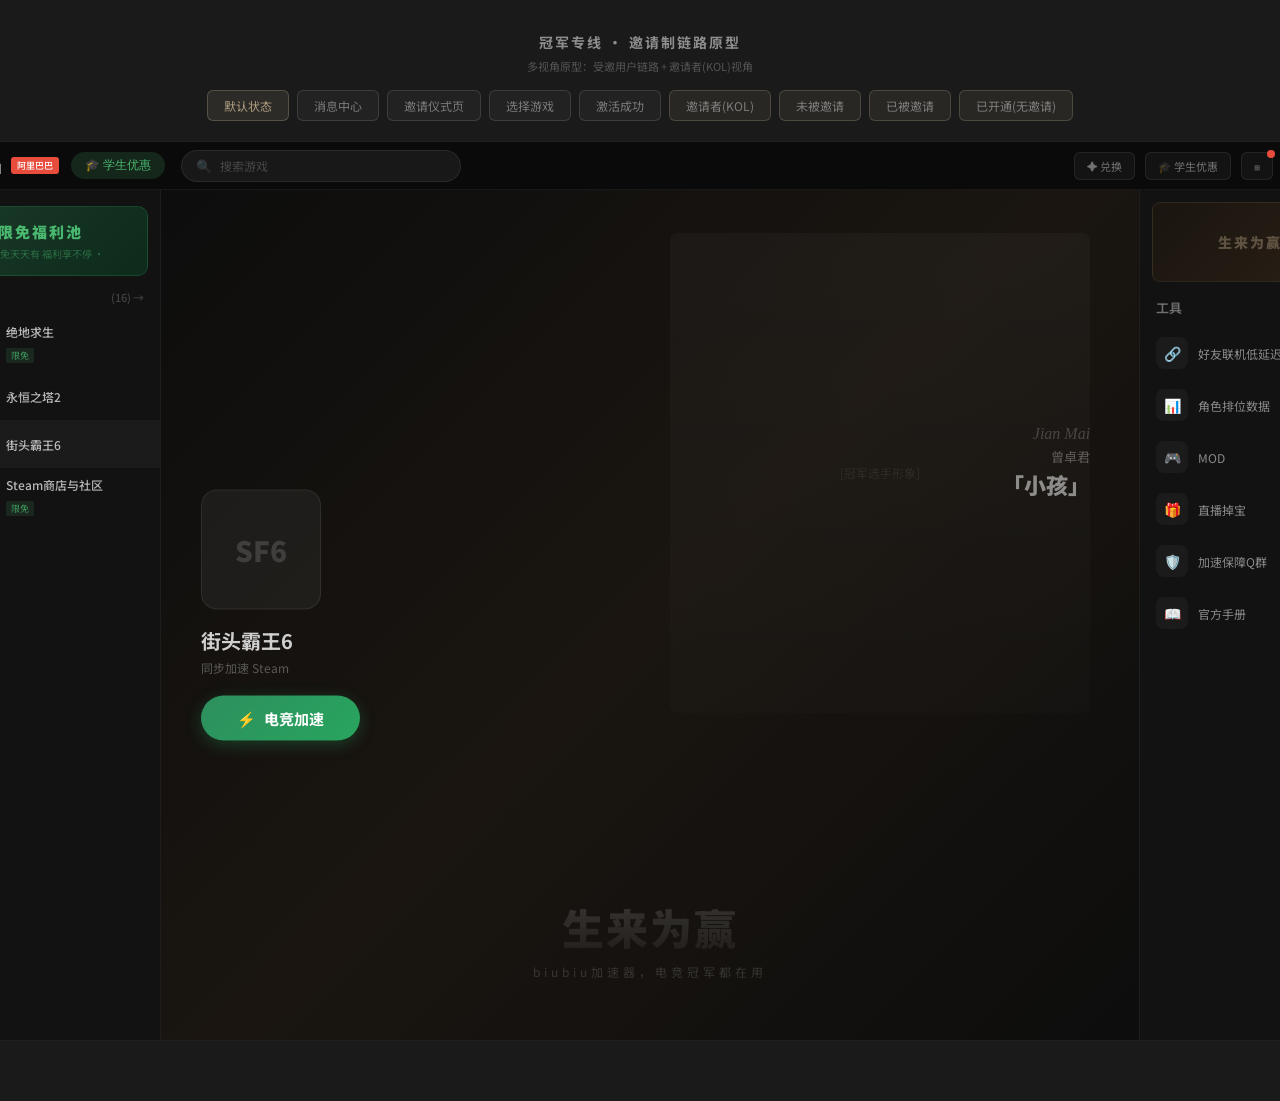
==== champion-line/index.html @ 8e225160 "Replace champion-line prototype with invite flow design 🤖 Generated with [Qoder][https://qoder.com]" ====
<!DOCTYPE html>
<html lang="zh-CN">
<head>
<meta charset="UTF-8">
<meta name="viewport" content="width=device-width, initial-scale=1.0">
<title>冠军专线 - 邀请制链路原型</title>
<style>
  @import url('https://fonts.googleapis.com/css2?family=Noto+Sans+SC:wght@300;400;500;700;900&display=swap');
  * { margin: 0; padding: 0; box-sizing: border-box; }

  body {
    font-family: 'Noto Sans SC', sans-serif;
    background: #1a1a1a;
    color: #fff;
    display: flex; flex-direction: column; align-items: center;
    padding: 32px 40px 60px; min-height: 100vh;
  }

  .page-title { font-size: 14px; font-weight: 700; color: rgba(255,255,255,0.5); letter-spacing: 2px; margin-bottom: 6px; }
  .page-sub { font-size: 11px; color: rgba(255,255,255,0.25); margin-bottom: 16px; }

  /* 状态切换 */
  .state-toggle { display: flex; gap: 8px; margin-bottom: 20px; }
  .state-btn {
    padding: 6px 16px; border-radius: 6px; border: 1px solid rgba(255,255,255,0.12);
    background: rgba(255,255,255,0.04); color: rgba(255,255,255,0.4);
    font-size: 12px; cursor: pointer; transition: all 0.2s; font-family: inherit;
  }
  .state-btn.active {
    background: rgba(187,168,138,0.12); border-color: rgba(187,168,138,0.3);
    color: rgba(187,168,138,0.9);
  }

  /* ===== 客户端外框 ===== */
  .client-window {
    width: 1440px; height: 900px;
    background: #0d0d0d;
    border-radius: 12px;
    border: 1px solid rgba(255,255,255,0.08);
    position: relative; overflow: hidden; flex-shrink: 0;
    display: flex; flex-direction: column;
  }

  /* ===== 顶部栏 ===== */
  .top-bar {
    height: 48px; min-height: 48px;
    background: #0a0a0a;
    border-bottom: 1px solid rgba(255,255,255,0.06);
    display: flex; align-items: center;
    padding: 0 16px;
    z-index: 10;
  }
  .top-logo {
    display: flex; align-items: center; gap: 8px; margin-right: 12px;
  }
  .top-logo-text {
    font-size: 18px; font-weight: 900; color: #fff;
    letter-spacing: 1px;
  }
  .top-logo-badge {
    font-size: 9px; padding: 2px 6px; border-radius: 3px;
    background: #e74c3c; color: #fff; font-weight: 500;
  }
  .top-nav-btn {
    padding: 5px 14px; border-radius: 16px;
    background: rgba(80,200,120,0.15); color: rgba(80,200,120,0.9);
    font-size: 12px; font-weight: 500; margin-right: 16px;
    border: none; cursor: pointer;
  }
  .top-search {
    flex: 1; max-width: 280px; height: 32px;
    background: rgba(255,255,255,0.06); border-radius: 16px;
    border: 1px solid rgba(255,255,255,0.08);
    display: flex; align-items: center; padding: 0 14px;
    margin-right: 12px;
  }
  .top-search-icon { font-size: 13px; color: rgba(255,255,255,0.25); margin-right: 8px; }
  .top-search-text { font-size: 12px; color: rgba(255,255,255,0.2); }
  .top-actions {
    display: flex; align-items: center; gap: 10px; margin-left: auto;
  }
  .top-action-btn {
    padding: 5px 12px; border-radius: 6px;
    background: rgba(255,255,255,0.04); border: 1px solid rgba(255,255,255,0.08);
    color: rgba(255,255,255,0.4); font-size: 11px; cursor: pointer;
    font-family: inherit; position: relative;
  }
  /* 更多按钮 + 下拉菜单 */
  .more-menu-wrap { position: relative; }
  .more-btn { position: relative; }
  .more-btn .msg-dot {
    position: absolute; top: -3px; right: -3px;
    width: 8px; height: 8px; border-radius: 50%;
    background: #e74c3c;
    animation: dotPulse 1.5s ease-in-out infinite;
  }
  @keyframes dotPulse {
    0%, 100% { transform: scale(1); opacity: 1; }
    50% { transform: scale(1.3); opacity: 0.7; }
  }
  .more-dropdown {
    position: absolute; top: 100%; right: 0; margin-top: 6px;
    width: 180px;
    background: #1e1c1a;
    border: 1px solid rgba(255,255,255,0.1);
    border-radius: 10px;
    box-shadow: 0 8px 24px rgba(0,0,0,0.5);
    display: none; flex-direction: column;
    padding: 6px 0;
    z-index: 50;
    animation: panelSlideIn 0.2s ease;
  }
  .more-dropdown.active { display: flex; }
  .more-dropdown-item {
    display: flex; align-items: center; gap: 10px;
    padding: 10px 16px; cursor: pointer;
    font-size: 13px; color: rgba(255,255,255,0.6);
    transition: background 0.15s;
  }
  .more-dropdown-item:hover { background: rgba(255,255,255,0.05); }
  .more-item-icon { font-size: 15px; }
  .more-item-dot {
    width: 6px; height: 6px; border-radius: 50%;
    background: #e74c3c; margin-left: auto;
  }
  .top-window-controls {
    display: flex; gap: 8px; margin-left: 12px;
  }
  .win-ctrl {
    width: 14px; height: 14px; border-radius: 3px;
    background: rgba(255,255,255,0.08); display: flex;
    align-items: center; justify-content: center;
    font-size: 10px; color: rgba(255,255,255,0.3);
  }

  /* ===== 主体区域 ===== */
  .client-body {
    flex: 1; display: flex; overflow: hidden; position: relative;
  }

  /* ===== 左侧栏 ===== */
  .left-sidebar {
    width: 240px; min-width: 240px;
    background: rgba(255,255,255,0.02);
    border-right: 1px solid rgba(255,255,255,0.05);
    display: flex; flex-direction: column;
    padding: 16px 0;
  }
  /* 限免福利池 */
  .free-pool-banner {
    margin: 0 12px 12px; padding: 14px 16px;
    border-radius: 10px;
    background: linear-gradient(135deg, #1a3a2a, #0d2a1a);
    border: 1px solid rgba(80,200,120,0.15);
    text-align: center; cursor: pointer;
  }
  .free-pool-title {
    font-size: 15px; font-weight: 900; color: rgba(80,200,120,0.9);
    letter-spacing: 2px;
  }
  .free-pool-sub {
    font-size: 10px; color: rgba(80,200,120,0.4); margin-top: 4px;
  }

  .sidebar-section-title {
    font-size: 12px; color: rgba(255,255,255,0.35); font-weight: 500;
    padding: 0 16px; margin-bottom: 10px;
    display: flex; justify-content: space-between; align-items: center;
  }
  .sidebar-section-title span { font-size: 11px; color: rgba(255,255,255,0.2); }
  .game-list { flex: 1; overflow-y: auto; }
  .game-item {
    display: flex; align-items: center; gap: 10px;
    padding: 8px 16px; cursor: pointer;
    transition: background 0.15s;
    border-left: 3px solid transparent;
  }
  .game-item:hover { background: rgba(255,255,255,0.03); }
  .game-item.active {
    background: rgba(255,255,255,0.04);
    border-left-color: rgba(80,200,120,0.6);
  }
  .game-thumb {
    width: 56px; height: 32px; border-radius: 4px;
    background: rgba(255,255,255,0.08);
    overflow: hidden; display: flex; align-items: center; justify-content: center;
    font-size: 8px; color: rgba(255,255,255,0.2);
  }
  .game-thumb img { width: 100%; height: 100%; object-fit: cover; }
  .game-info { flex: 1; }
  .game-name { font-size: 12px; color: rgba(255,255,255,0.7); font-weight: 500; }
  .game-tag {
    display: inline-block; margin-top: 2px;
    font-size: 9px; padding: 1px 5px; border-radius: 2px;
    background: rgba(80,200,120,0.12); color: rgba(80,200,120,0.7);
  }
  .add-game {
    display: flex; align-items: center; gap: 6px;
    padding: 10px 16px; color: rgba(255,255,255,0.2);
    font-size: 12px; cursor: pointer;
  }

  /* ===== 中央区域 ===== */
  .center-area {
    flex: 1; position: relative; overflow: hidden;
    background: #111;
  }
  /* 游戏详情页背景 */
  .game-detail-bg {
    position: absolute; inset: 0;
    background: linear-gradient(135deg, #0d0d0d 0%, #1a1510 50%, #0d0d0d 100%);
  }
  /* 冠军选手大图 */
  .champion-figure {
    position: absolute; right: 5%; top: 5%;
    width: 420px; height: 480px;
    display: flex; flex-direction: column; align-items: center;
  }
  .champion-figure-placeholder {
    width: 100%; height: 100%; border-radius: 8px;
    background: linear-gradient(180deg, rgba(255,255,255,0.03) 0%, rgba(255,255,255,0.01) 100%);
    display: flex; align-items: center; justify-content: center;
    color: rgba(255,255,255,0.08); font-size: 12px;
  }
  .champion-name-block {
    position: absolute; right: 0; top: 40%;
    text-align: right;
  }
  .champion-sign {
    font-size: 16px; font-style: italic; color: rgba(255,255,255,0.2);
    font-family: 'Georgia', serif;
  }
  .champion-realname {
    font-size: 13px; color: rgba(255,255,255,0.3); margin-top: 4px;
  }
  .champion-alias {
    font-size: 22px; font-weight: 900; color: rgba(255,255,255,0.5); margin-top: 2px;
  }

  /* 游戏信息 */
  .game-detail-info {
    position: absolute; left: 40px; top: 50%;
    transform: translateY(-50%);
  }
  .game-logo-placeholder {
    width: 120px; height: 120px; border-radius: 16px;
    background: rgba(255,255,255,0.05); border: 1px solid rgba(255,255,255,0.08);
    display: flex; align-items: center; justify-content: center;
    font-size: 28px; font-weight: 900; color: rgba(255,255,255,0.15);
    margin-bottom: 16px;
  }
  .game-detail-title {
    font-size: 20px; font-weight: 700; color: rgba(255,255,255,0.8);
    margin-bottom: 4px;
  }
  .game-detail-subtitle {
    font-size: 12px; color: rgba(255,255,255,0.3); margin-bottom: 20px;
  }
  .accelerate-btn {
    display: inline-flex; align-items: center; gap: 8px;
    padding: 12px 36px; border-radius: 24px;
    background: linear-gradient(135deg, #2d8f5e, #28a55e);
    color: #fff; font-size: 15px; font-weight: 700;
    border: none; cursor: pointer; font-family: inherit;
    box-shadow: 0 4px 16px rgba(40,165,94,0.3);
  }
  .accelerate-btn::before { content: '⚡'; }

  /* 品牌标语 */
  .brand-slogan {
    position: absolute; bottom: 60px; left: 0; right: 0;
    text-align: center;
  }
  .brand-slogan-main {
    font-size: 42px; font-weight: 900; letter-spacing: 2px;
    background: linear-gradient(180deg, rgba(255,255,255,0.15), rgba(255,255,255,0.05));
    -webkit-background-clip: text; -webkit-text-fill-color: transparent;
  }
  .brand-slogan-sub {
    font-size: 12px; color: rgba(255,255,255,0.15); letter-spacing: 4px; margin-top: 6px;
  }

  /* ===== 右侧栏 ===== */
  .right-sidebar {
    width: 220px; min-width: 220px;
    background: rgba(255,255,255,0.02);
    border-left: 1px solid rgba(255,255,255,0.05);
    display: flex; flex-direction: column;
  }
  /* 右侧顶部冠军banner */
  .right-champion-banner {
    height: 80px; margin: 12px 12px 0;
    border-radius: 8px;
    background: linear-gradient(135deg, #1a1510, #2a2015);
    border: 1px solid rgba(187,168,138,0.1);
    display: flex; align-items: center; justify-content: center;
    font-size: 10px; color: rgba(187,168,138,0.3);
    overflow: hidden; position: relative;
  }
  .right-champion-banner-text {
    font-size: 14px; font-weight: 900; color: rgba(187,168,138,0.4);
    letter-spacing: 2px;
  }
  .right-tools-title {
    font-size: 13px; font-weight: 600; color: rgba(255,255,255,0.4);
    padding: 16px 16px 10px;
  }
  .tool-item {
    display: flex; align-items: center; gap: 10px;
    padding: 10px 16px; cursor: pointer;
    transition: background 0.15s;
  }
  .tool-item:hover { background: rgba(255,255,255,0.03); }
  .tool-icon {
    width: 32px; height: 32px; border-radius: 8px;
    background: rgba(255,255,255,0.04);
    display: flex; align-items: center; justify-content: center;
    font-size: 14px;
  }
  .tool-name {
    flex: 1; font-size: 12px; color: rgba(255,255,255,0.5);
  }
  .tool-arrow { font-size: 10px; color: rgba(255,255,255,0.15); }


  @keyframes panelSlideIn {
    from { opacity: 0; transform: translateY(-8px); }
    to { opacity: 1; transform: translateY(0); }
  }

  /* ===== 全屏消息中心 ===== */
  .message-center {
    position: absolute; inset: 0;
    z-index: 200;
    background: linear-gradient(180deg, #141820, #0e1218);
    display: none; flex-direction: column;
    animation: mcFadeIn 0.3s ease;
  }
  .message-center.active { display: flex; }
  @keyframes mcFadeIn {
    from { opacity: 0; }
    to { opacity: 1; }
  }
  .mc-topbar {
    height: 56px; min-height: 56px;
    display: flex; align-items: center;
    padding: 0 24px;
    border-bottom: 1px solid rgba(255,255,255,0.05);
  }
  .mc-back {
    font-size: 13px; color: rgba(255,255,255,0.5);
    cursor: pointer; padding: 6px 14px;
    border-radius: 16px; background: rgba(255,255,255,0.04);
    border: 1px solid rgba(255,255,255,0.06);
    transition: background 0.15s;
  }
  .mc-back:hover { background: rgba(255,255,255,0.08); }
  .mc-title {
    font-size: 15px; font-weight: 700; color: rgba(255,255,255,0.8);
    margin-left: 16px;
  }
  .mc-actions {
    margin-left: auto; display: flex; gap: 12px; align-items: center;
  }
  .mc-action-link {
    font-size: 12px; color: rgba(255,255,255,0.3); cursor: pointer;
  }
  .mc-action-link:hover { color: rgba(255,255,255,0.5); }
  .mc-action-btn {
    font-size: 12px; color: rgba(255,255,255,0.3);
    padding: 5px 14px; border-radius: 6px;
    background: rgba(255,255,255,0.04); border: 1px solid rgba(255,255,255,0.06);
    cursor: pointer;
  }
  .mc-list {
    flex: 1; overflow-y: auto;
    padding: 20px 80px;
  }

  /* 普通消息卡片 */
  .mc-item {
    padding: 20px 24px;
    background: rgba(255,255,255,0.03);
    border: 1px solid rgba(255,255,255,0.04);
    border-radius: 10px;
    margin-bottom: 10px;
    cursor: pointer;
    transition: background 0.15s;
    position: relative;
  }
  .mc-item:hover { background: rgba(255,255,255,0.05); }
  .mc-item-header {
    display: flex; align-items: center; justify-content: space-between;
    margin-bottom: 10px;
  }
  .mc-item-title {
    font-size: 14px; font-weight: 600; color: rgba(255,255,255,0.75);
  }
  .mc-item-meta {
    display: flex; align-items: center; gap: 10px;
  }
  .mc-item-source {
    font-size: 11px; color: rgba(255,150,50,0.8);
    display: flex; align-items: center; gap: 4px;
  }
  .mc-item-source::before {
    content: ''; width: 6px; height: 6px; border-radius: 50%;
    background: rgba(255,150,50,0.6);
  }
  .mc-item-source.mc-source-champion {
    color: rgba(212,197,168,0.9);
  }
  .mc-item-source.mc-source-champion::before {
    background: rgba(212,197,168,0.7);
  }
  .mc-item-time {
    font-size: 11px; color: rgba(255,255,255,0.2);
  }
  .mc-item-desc {
    font-size: 12px; color: rgba(255,255,255,0.3); line-height: 1.6;
  }

  /* 冠军邀请函 - 消息中心特殊样式 */
  .mc-invitation {
    background: linear-gradient(135deg, rgba(187,168,138,0.06), rgba(187,168,138,0.02));
    border: 1px solid rgba(187,168,138,0.12);
    transition: border-color 0.3s ease, box-shadow 0.3s ease;
  }
  .mc-invitation:hover {
    background: linear-gradient(135deg, rgba(187,168,138,0.08), rgba(187,168,138,0.04));
    border-color: rgba(187,168,138,0.25);
    box-shadow: 0 0 24px rgba(212,197,168,0.06), inset 0 0 20px rgba(212,197,168,0.02);
  }
  .mc-invitation .mc-item-title {
    color: rgba(212,197,168,0.95);
  }
  .mc-invitation .mc-item-desc {
    color: rgba(212,197,168,0.45);
  }
  .mc-invitation-badge {
    display: inline-block;
    font-size: 10px; padding: 3px 10px; border-radius: 4px;
    background: rgba(212,197,168,0.1); color: rgba(212,197,168,0.7);
    font-weight: 600; letter-spacing: 1px;
    margin-left: 10px;
    vertical-align: middle;
  }

  /* ===== 全屏邀请仪式页 ===== */
  .invite-ceremony {
    position: absolute; inset: 0;
    z-index: 200;
    display: none; flex-direction: column; align-items: center; justify-content: center;
    background: transparent;
  }
  .invite-ceremony.active { display: flex; }

  /* 阶段1：暗场 */
  .ceremony-dim {
    position: absolute; inset: 0;
    background: rgba(12,10,8,0);
    backdrop-filter: blur(0px); -webkit-backdrop-filter: blur(0px);
    z-index: 1;
    transition: none;
  }
  .invite-ceremony.phase-dim .ceremony-dim {
    animation: dimIn 0.5s ease forwards;
  }
  @keyframes dimIn {
    to { background: rgba(12,10,8,0.92); backdrop-filter: blur(20px); -webkit-backdrop-filter: blur(20px); }
  }

  /* 阶段2：金色光点 */
  .ceremony-light-seam {
    position: absolute; top: 50%; left: 50%; z-index: 2;
    width: 0px; height: 0px;
    transform: translate(-50%, -50%);
    border-radius: 50%;
    background: radial-gradient(circle, rgba(225,210,180,0.5), rgba(212,197,168,0.15) 40%, transparent 70%);
    box-shadow: 0 0 0px rgba(212,197,168,0);
    opacity: 0;
    pointer-events: none;
  }
  .invite-ceremony.phase-seam .ceremony-light-seam {
    animation: dotAppear 0.6s ease forwards;
  }
  @keyframes dotAppear {
    0% { width: 0; height: 0; opacity: 0; box-shadow: 0 0 0 rgba(212,197,168,0); }
    40% { width: 14px; height: 14px; opacity: 1; box-shadow: 0 0 40px rgba(212,197,168,0.3), 0 0 100px rgba(212,197,168,0.12), 0 0 200px rgba(212,197,168,0.05); }
    100% { width: 18px; height: 18px; opacity: 1; box-shadow: 0 0 50px rgba(212,197,168,0.35), 0 0 120px rgba(212,197,168,0.15), 0 0 250px rgba(212,197,168,0.06); }
  }

  /* 阶段3：光从光点向外渗透弥漫 */
  .ceremony-light-flood {
    position: absolute; inset: 0; z-index: 3;
    background: radial-gradient(circle at 50% 50%, rgba(212,197,168,0.15), transparent 5%);
    opacity: 0;
    pointer-events: none;
  }
  .invite-ceremony.phase-flood .ceremony-light-seam {
    animation: dotExpand 1.3s ease forwards;
  }
  @keyframes dotExpand {
    0% { width: 18px; height: 18px; opacity: 1; box-shadow: 0 0 50px rgba(212,197,168,0.35), 0 0 120px rgba(212,197,168,0.15); }
    30% { width: 120px; height: 120px; opacity: 0.9; box-shadow: 0 0 100px rgba(212,197,168,0.25), 0 0 250px rgba(212,197,168,0.1); }
    60% { width: 400px; height: 400px; opacity: 0.5; box-shadow: 0 0 180px rgba(212,197,168,0.1), 0 0 400px rgba(212,197,168,0.04); }
    100% { width: 900px; height: 900px; opacity: 0; box-shadow: none; }
  }
  .invite-ceremony.phase-flood .ceremony-light-flood {
    animation: lightFlood 1.3s ease forwards;
  }
  @keyframes lightFlood {
    0% { opacity: 0; background: radial-gradient(circle at 50% 50%, rgba(212,197,168,0.2), transparent 5%); }
    25% { opacity: 1; background: radial-gradient(circle at 50% 50%, rgba(212,197,168,0.15), transparent 25%); }
    50% { opacity: 1; background: radial-gradient(circle at 50% 50%, rgba(212,197,168,0.08), transparent 50%); }
    75% { opacity: 0.8; background: radial-gradient(circle at 50% 50%, rgba(212,197,168,0.04), transparent 65%); }
    100% { opacity: 0; background: radial-gradient(circle at 50% 50%, rgba(212,197,168,0.01), transparent 80%); }
  }

  /* 阶段4：内容显现 */
  .ceremony-close {
    position: absolute; top: 20px; right: 24px;
    width: 32px; height: 32px; border-radius: 8px;
    background: rgba(255,255,255,0.06);
    display: flex; align-items: center; justify-content: center;
    font-size: 14px; color: rgba(255,255,255,0.3);
    cursor: pointer; z-index: 10;
    opacity: 0;
    transition: opacity 0.4s ease, background 0.2s, color 0.2s;
  }
  .invite-ceremony.phase-reveal .ceremony-close { opacity: 1; }
  .ceremony-close:hover { background: rgba(255,255,255,0.1); color: rgba(255,255,255,0.5); }

  .ceremony-content {
    max-width: 520px; width: 100%;
    text-align: center;
    padding: 0 40px;
    z-index: 5;
    opacity: 0;
    transform: scale(0.92);
    transition: none;
  }
  .invite-ceremony.phase-reveal .ceremony-content {
    animation: contentReveal 0.8s cubic-bezier(0.23,1,0.32,1) forwards;
  }
  @keyframes contentReveal {
    0% { opacity: 0; transform: scale(0.92); }
    100% { opacity: 1; transform: scale(1); }
  }

  /* 邀请函卡片 - 3D悬浮 */
  .invite-card-wrapper {
    perspective: 800px;
    margin-bottom: 32px;
  }
  .invite-card {
    position: relative;
    background: linear-gradient(160deg, #2a2520, #1e1a15, #2a2520);
    border: 1px solid rgba(187,168,138,0.2);
    border-radius: 16px;
    padding: 40px 36px;
    overflow: hidden;
    transform-style: preserve-3d;
    transform: rotateY(0deg) rotateX(0deg);
    transition: transform 0.15s ease-out, box-shadow 0.15s ease-out;
    box-shadow: 0 12px 40px rgba(0,0,0,0.4), 0 0 0 1px rgba(187,168,138,0.08);
    will-change: transform;
  }
  .invite-card:hover {
    box-shadow: 0 20px 60px rgba(0,0,0,0.5), 0 0 30px rgba(212,197,168,0.06), 0 0 0 1px rgba(187,168,138,0.12);
  }
  .invite-card::before {
    content: '';
    position: absolute; top: -40px; right: -40px;
    width: 160px; height: 160px;
    background: radial-gradient(circle, rgba(212,197,168,0.06), transparent 70%);
    border-radius: 50%;
  }
  .invite-card::after {
    content: '';
    position: absolute; bottom: -30px; left: -30px;
    width: 120px; height: 120px;
    background: radial-gradient(circle, rgba(212,197,168,0.04), transparent 70%);
    border-radius: 50%;
  }
  /* 光泽扫过效果 */
  .invite-card-sheen {
    position: absolute; inset: 0;
    pointer-events: none;
    z-index: 1;
    overflow: hidden;
  }
  .invite-card-sheen::before {
    content: '';
    position: absolute; top: -20%; left: -120%;
    width: 60%; height: 140%;
    background: linear-gradient(105deg,
      transparent 0%,
      rgba(212,197,168,0.02) 30%,
      rgba(212,197,168,0.06) 42%,
      rgba(212,197,168,0.12) 50%,
      rgba(212,197,168,0.06) 58%,
      rgba(212,197,168,0.02) 70%,
      transparent 100%);
    transform: skewX(-15deg);
    opacity: 0;
  }
  /* 卡片出现时自动播放一次流光 */
  .invite-ceremony.phase-reveal .invite-card-sheen::before {
    animation: cardInitSheen 1.4s 0.6s cubic-bezier(0.25,0.46,0.45,0.94) forwards;
  }
  @keyframes cardInitSheen {
    0% { left: -120%; opacity: 0; }
    10% { opacity: 1; }
    80% { opacity: 1; }
    100% { left: 180%; opacity: 0; }
  }
  .invite-card-label {
    font-size: 10px; letter-spacing: 4px; font-weight: 600;
    color: rgba(187,168,138,0.4);
    margin-bottom: 24px;
  }
  .invite-from-section {
    margin-bottom: 28px;
  }
  .invite-from-label {
    font-size: 11px; color: rgba(255,255,255,0.2); margin-bottom: 8px;
  }
  .invite-from-name {
    font-size: 28px; font-weight: 900;
    background: linear-gradient(180deg, #F0E8D8, #C8B89C);
    -webkit-background-clip: text; -webkit-text-fill-color: transparent;
    margin-bottom: 4px;
  }
  .invite-from-title {
    font-size: 12px; color: rgba(187,168,138,0.5);
  }
  @import url('https://fonts.googleapis.com/css2?family=Dancing+Script:wght@500&display=swap');
  .invite-from-signature {
    font-size: 26px; font-family: 'Dancing Script', cursive;
    color: rgba(187,168,138,0.3);
    margin-top: 14px;
    letter-spacing: 1px;
    transform: rotate(-2deg);
  }

  .invite-divider {
    width: 60px; height: 1px; margin: 0 auto 24px;
    background: linear-gradient(90deg, transparent, rgba(187,168,138,0.2), transparent);
  }

  .invite-message {
    font-size: 15px; color: rgba(255,255,255,0.55); line-height: 1.8;
    margin-bottom: 24px;
  }
  .invite-message em {
    font-style: normal; color: rgba(212,197,168,0.8); font-weight: 500;
  }

  .invite-seat-info {
    display: flex; align-items: center; justify-content: center; gap: 16px;
    padding: 16px 0;
    border-top: 1px solid rgba(187,168,138,0.08);
  }
  .invite-seat-label {
    font-size: 11px; color: rgba(255,255,255,0.2);
  }
  .invite-seat-num {
    font-size: 20px; font-weight: 900;
    color: rgba(212,197,168,0.7);
  }

  /* 加入按钮 */
  .join-btn {
    display: inline-flex; align-items: center; justify-content: center;
    padding: 16px 48px; border-radius: 12px;
    background: linear-gradient(135deg, #D4C5A8, #B8A682);
    color: #1a1510; font-size: 16px; font-weight: 700;
    border: none; cursor: pointer; font-family: inherit;
    letter-spacing: 1px;
    box-shadow: 0 4px 20px rgba(212,197,168,0.2);
    transition: all 0.2s;
  }
  .join-btn:hover {
    transform: translateY(-1px);
    box-shadow: 0 6px 24px rgba(212,197,168,0.3);
  }

  .ceremony-hint {
    font-size: 11px; color: rgba(255,255,255,0.15);
    margin-top: 16px;
  }

  /* ===== 邀请卡→铭牌收窄转场 ===== */
  .ceremony-nameplate {
    position: absolute; top: 48px; left: 50%;
    transform: translateX(-50%);
    z-index: 6;
    padding: 16px 40px;
    border-radius: 12px;
    background: linear-gradient(160deg, #2a2520, #1e1a15, #2a2520);
    border: 1px solid rgba(187,168,138,0.2);
    box-shadow: 0 8px 32px rgba(0,0,0,0.4), 0 0 24px rgba(212,197,168,0.04), 0 0 0 1px rgba(187,168,138,0.08);
    opacity: 0;
    pointer-events: none;
    transition: opacity 0.6s ease;
    text-align: center;
    overflow: hidden;
  }
  .ceremony-nameplate::before {
    content: '';
    position: absolute; top: -30px; right: -30px;
    width: 100px; height: 100px;
    background: radial-gradient(circle, rgba(212,197,168,0.05), transparent 70%);
    border-radius: 50%;
  }
  .ceremony-nameplate::after {
    content: '';
    position: absolute; bottom: -20px; left: -20px;
    width: 70px; height: 70px;
    background: radial-gradient(circle, rgba(212,197,168,0.03), transparent 70%);
    border-radius: 50%;
  }
  .ceremony-nameplate.visible { opacity: 1; }
  .ceremony-nameplate-brand {
    font-size: 9px; letter-spacing: 4px; font-weight: 600;
    color: rgba(187,168,138,0.35);
    margin-bottom: 6px;
  }
  .ceremony-nameplate-num {
    font-size: 22px; font-weight: 900;
    background: linear-gradient(180deg, #F0E8D8, #C8B89C);
    -webkit-background-clip: text; -webkit-text-fill-color: transparent;
    letter-spacing: 3px;
  }

  /* 邀请卡收窄动画 */
  .invite-ceremony.phase-game .ceremony-content {
    animation: cardShrinkOut 0.7s cubic-bezier(0.4,0,0.2,1) forwards;
  }
  @keyframes cardShrinkOut {
    0% { opacity: 1; transform: scale(1) translateY(0); }
    60% { opacity: 0.5; transform: scale(0.4) translateY(-120px); }
    100% { opacity: 0; transform: scale(0.15) translateY(-200px); }
  }

  /* 游戏选择内容浮现 */
  .game-select-inline {
    position: absolute; top: 0; left: 0; right: 0; bottom: 0;
    display: flex; flex-direction: column; align-items: center; justify-content: center;
    z-index: 5;
    opacity: 0;
    pointer-events: none;
    padding-top: 40px;
  }
  .invite-ceremony.phase-game .game-select-inline {
    animation: gameContentIn 0.6s 0.5s cubic-bezier(0.23,1,0.32,1) forwards;
  }
  @keyframes gameContentIn {
    0% { opacity: 0; transform: translateY(30px); pointer-events: none; }
    100% { opacity: 1; transform: translateY(0); pointer-events: auto; }
  }

  /* 游戏选择剪影背景 */
  .game-silhouette {
    position: absolute; bottom: 0; width: 380px; height: 95%;
    z-index: 1;
    opacity: 0;
    pointer-events: none;
    background-size: contain;
    background-repeat: no-repeat;
    transition: opacity 0.8s ease, transform 0.8s ease;
    transform: scale(0.95);
  }
  .game-silhouette.visible {
    opacity: 1;
    transform: scale(1);
  }
  .game-silhouette-left {
    left: -20px;
    background-position: left bottom;
    mask-image: linear-gradient(to right, rgba(0,0,0,0.7), transparent 90%);
    -webkit-mask-image: linear-gradient(to right, rgba(0,0,0,0.7), transparent 90%);
  }
  .silhouette-signature {
    position: absolute; bottom: 20%; left: 50%;
    transform: translateX(-50%) rotate(-5deg);
    font-family: 'Dancing Script', cursive;
    font-size: 42px;
    color: rgba(212,197,168,0.4);
    white-space: nowrap;
    pointer-events: none;
    opacity: 0;
    transition: opacity 0.8s 0.3s ease;
    text-shadow: 0 0 30px rgba(212,197,168,0.1);
  }
  .game-silhouette-left.visible .silhouette-signature {
    opacity: 1;
  }
  .game-silhouette-right {
    right: -20px;
    background-position: right bottom;
    mask-image: linear-gradient(to left, rgba(0,0,0,0.7), transparent 90%);
    -webkit-mask-image: linear-gradient(to left, rgba(0,0,0,0.7), transparent 90%);
  }

  /* 选手剪影(左) - 提高fill透明度到0.18 */
  .game-silhouette-left.pubg { background-image: url("data:image/svg+xml,%3Csvg xmlns='http://www.w3.org/2000/svg' viewBox='0 0 300 500'%3E%3Cg fill='rgba(187,168,138,0.18)'%3E%3Cpath d='M150,30 C140,30 130,35 125,45 L120,55 C115,60 115,70 120,75 L125,80 C120,85 115,95 115,105 L115,120 C115,130 120,135 125,140 L130,145 L125,150 C110,155 95,165 85,180 L70,210 C65,220 60,235 60,250 L60,320 L55,330 C50,340 45,355 50,370 L55,385 L50,390 C45,400 40,415 45,430 L55,470 L45,475 L40,490 L85,490 L95,475 L105,470 L110,430 C115,415 110,400 105,390 L100,385 L105,370 C110,355 105,340 100,330 L95,320 L95,250 C95,240 100,230 105,220 L120,195 C130,180 145,175 155,175 L160,175 C170,175 185,180 195,195 L210,220 C215,230 220,240 220,250 L220,320 L215,330 C210,340 205,355 210,370 L215,385 L210,390 C205,400 200,415 205,430 L215,470 L210,475 L205,490 L250,490 L260,475 L265,470 L260,430 C255,415 260,400 255,390 L250,385 L255,370 C260,355 255,340 250,330 L245,320 L245,250 C245,235 240,220 235,210 L220,180 C210,165 195,155 180,150 L175,145 L180,140 C185,135 190,130 190,120 L190,105 C190,95 185,85 180,80 L185,75 C190,70 190,60 185,55 L180,45 C175,35 165,30 155,30 Z'/%3E%3C/g%3E%3C/svg%3E"); }
  .game-silhouette-left.sf6 { background-image: url("data:image/svg+xml,%3Csvg xmlns='http://www.w3.org/2000/svg' viewBox='0 0 300 500'%3E%3Cg fill='rgba(187,168,138,0.18)'%3E%3Cpath d='M160,25 C148,25 138,32 133,42 L128,55 C124,62 125,72 130,78 L138,85 C130,95 125,108 125,120 L125,135 C125,142 128,148 133,153 L115,160 C98,168 85,185 78,200 L60,248 L40,260 C30,268 28,282 35,295 L25,310 L15,340 L15,360 L40,370 L50,355 L55,340 L62,325 L70,310 L68,290 L78,278 L75,320 L75,350 C75,365 78,380 82,395 L88,425 L82,445 L78,470 L75,490 L120,490 L125,460 L130,435 L135,415 L140,395 C142,385 143,375 143,365 L143,340 L150,350 L158,340 L158,365 C158,375 159,385 162,395 L168,415 L172,435 L178,460 L182,490 L228,490 L225,470 L220,445 L215,425 L220,395 C225,380 228,365 228,350 L228,320 L235,278 L245,290 L242,310 L250,325 L258,340 L262,355 L272,370 L298,360 L298,340 L288,310 L278,295 C285,282 282,268 272,260 L252,248 L235,200 C228,185 215,168 198,160 L178,153 C183,148 188,142 188,135 L188,120 C188,108 182,95 175,85 L182,78 C188,72 189,62 185,55 L180,42 C175,32 165,25 153,25 Z'/%3E%3C/g%3E%3C/svg%3E"); }
  .game-silhouette-left.aion { background-image: url("data:image/svg+xml,%3Csvg xmlns='http://www.w3.org/2000/svg' viewBox='0 0 300 500'%3E%3Cg fill='rgba(187,168,138,0.18)'%3E%3Cpath d='M155,35 C145,35 136,40 132,48 L128,58 C125,64 126,72 130,78 L135,83 C128,92 124,104 124,115 L124,128 C124,136 128,143 133,148 L128,155 L110,162 C95,170 82,185 75,202 L65,230 L60,250 L60,280 C60,295 65,310 72,322 L78,335 L75,360 C72,380 75,400 82,418 L92,448 L88,470 L85,490 L128,490 L132,465 L138,440 L142,418 C145,405 145,392 142,380 L138,360 L145,340 L155,348 L165,340 L172,360 L168,380 C165,392 165,405 168,418 L172,440 L178,465 L182,490 L225,490 L222,470 L218,448 L228,418 C235,400 238,380 235,360 L232,335 L238,322 C245,310 250,295 250,280 L250,250 L245,230 L235,202 C228,185 215,170 200,162 L182,155 L178,148 C183,143 186,136 186,128 L186,115 C186,104 182,92 175,83 L180,78 C184,72 185,64 182,58 L178,48 C174,40 165,35 155,35 Z M95,130 L60,95 L40,100 L38,108 L55,125 L85,145 Z M215,130 L250,95 L270,100 L272,108 L255,125 L225,145 Z'/%3E%3C/g%3E%3C/svg%3E"); }

  /* 游戏角色剪影(右) */
  .game-silhouette-right.pubg { background-image: url("data:image/svg+xml,%3Csvg xmlns='http://www.w3.org/2000/svg' viewBox='0 0 300 500'%3E%3Cg fill='rgba(187,168,138,0.18)'%3E%3Cpath d='M140,40 C130,40 122,48 120,55 L118,62 C115,68 118,76 122,80 L125,82 L120,90 C115,98 112,108 112,118 L112,130 C112,140 118,148 125,152 L120,158 C108,164 95,178 88,195 L75,228 L70,248 L70,285 L72,310 L68,335 L65,360 C62,385 68,410 78,432 L88,458 L85,490 L125,490 L130,460 L135,438 L140,418 C143,405 143,392 140,380 L138,365 L145,345 L152,350 L160,345 L168,365 L165,380 C162,392 162,405 165,418 L170,438 L175,460 L180,490 L220,490 L218,458 L228,432 C238,410 242,385 240,360 L238,335 L235,310 L238,285 L238,248 L232,228 L220,195 C212,178 200,164 188,158 L182,152 C190,148 195,140 195,130 L195,118 C195,108 192,98 188,90 L182,82 L185,80 C190,76 192,68 190,62 L188,55 C185,48 178,40 168,40 Z M200,160 L210,155 L240,180 L268,240 L260,260 L265,310 L258,335 L262,360 L255,380 L248,350 L250,310 L245,280 L235,250 L215,200 Z'/%3E%3Crect x='110' y='215' width='90' height='6' rx='3' transform='rotate(-35 155 218)' fill='rgba(187,168,138,0.12)'/%3E%3C/g%3E%3C/svg%3E"); }
  .game-silhouette-right.sf6 { background-image: url("data:image/svg+xml,%3Csvg xmlns='http://www.w3.org/2000/svg' viewBox='0 0 300 500'%3E%3Cg fill='rgba(187,168,138,0.18)'%3E%3Cpath d='M150,30 C140,30 132,36 128,44 L124,55 C122,62 124,70 128,75 L132,78 L125,88 C120,98 118,110 118,120 L118,135 C118,145 124,153 130,158 L118,165 C102,175 88,192 80,212 L68,245 L62,275 L62,310 L65,340 L60,370 C58,395 62,420 72,442 L82,465 L78,490 L122,490 L128,462 L134,440 L140,420 C144,408 145,395 142,382 L138,365 L148,342 L155,348 L162,342 L172,365 L168,382 C165,395 166,408 170,420 L176,440 L182,462 L188,490 L232,490 L228,465 L238,442 C248,420 252,395 250,370 L245,340 L248,310 L248,275 L242,245 L230,212 C222,192 208,175 192,165 L180,158 C186,153 192,145 192,135 L192,120 C192,110 190,98 185,88 L178,78 L182,75 C186,70 188,62 186,55 L182,44 C178,36 170,30 160,30 Z M60,250 L40,225 L20,228 L15,260 L30,282 L55,288 Z M250,250 L270,225 L290,228 L295,260 L280,282 L255,288 Z'/%3E%3C/g%3E%3C/svg%3E"); }
  .game-silhouette-right.aion { background-image: url("data:image/svg+xml,%3Csvg xmlns='http://www.w3.org/2000/svg' viewBox='0 0 300 500'%3E%3Cg fill='rgba(187,168,138,0.18)'%3E%3Cpath d='M150,28 C140,28 130,34 126,44 L122,56 C120,64 122,72 128,78 L132,82 L126,92 C120,102 116,114 116,126 L116,140 C116,150 122,158 128,164 L116,172 C100,182 86,198 78,218 L66,252 L62,282 L62,318 L66,348 L60,378 C58,402 62,428 72,448 L82,472 L78,490 L122,490 L128,468 L134,448 L140,428 C144,415 145,402 142,390 L138,372 L148,352 L155,358 L162,352 L172,372 L168,390 C165,402 166,415 170,428 L176,448 L182,468 L188,490 L232,490 L228,472 L238,448 C248,428 252,402 250,378 L244,348 L248,318 L248,282 L244,252 L232,218 C224,198 210,182 194,172 L182,164 C188,158 194,150 194,140 L194,126 C194,114 190,102 184,92 L178,82 L182,78 C188,72 190,64 188,56 L184,44 C180,34 170,28 160,28 Z M90,120 L55,80 L30,85 L28,95 L52,118 L85,142 Z M220,120 L255,80 L280,85 L282,95 L258,118 L225,142 Z M62,318 L42,330 L28,368 L32,395 L48,388 L58,358 Z M248,318 L268,330 L282,368 L278,395 L262,388 L252,358 Z'/%3E%3C/g%3E%3C/svg%3E"); }

  .game-select-content {
    max-width: 560px; width: 100%;
    text-align: center;
    padding: 0 40px;
    position: relative;
    z-index: 2;
  }
  .game-select-title {
    font-size: 11px; letter-spacing: 3px; color: rgba(187,168,138,0.4);
    margin-bottom: 8px;
  }
  .game-select-heading {
    font-size: 22px; font-weight: 700; color: rgba(255,255,255,0.75);
    margin-bottom: 6px;
  }
  .game-select-sub {
    font-size: 12px; color: rgba(255,255,255,0.25);
    margin-bottom: 36px;
  }
  .game-select-grid {
    display: flex; gap: 16px; justify-content: center;
    margin-bottom: 36px;
  }
  .game-select-card {
    width: 150px; padding: 24px 16px;
    border-radius: 12px;
    background: rgba(255,255,255,0.03);
    border: 1px solid rgba(255,255,255,0.06);
    cursor: pointer; transition: all 0.2s;
    text-align: center;
  }
  .game-select-card:hover {
    border-color: rgba(187,168,138,0.2);
    background: rgba(187,168,138,0.04);
  }
  .game-select-card.selected {
    border-color: rgba(187,168,138,0.4);
    background: rgba(187,168,138,0.06);
    box-shadow: 0 0 20px rgba(187,168,138,0.08);
  }
  .game-select-card-icon {
    width: 60px; height: 60px; border-radius: 12px; margin: 0 auto 12px;
    background: rgba(255,255,255,0.06);
    display: flex; align-items: center; justify-content: center;
    font-size: 24px;
  }
  .game-select-card-name {
    font-size: 13px; font-weight: 600; color: rgba(255,255,255,0.6);
    margin-bottom: 4px;
  }
  .game-select-card-champion {
    font-size: 10px; color: rgba(187,168,138,0.4);
  }
  .game-select-card.selected .game-select-card-name { color: rgba(212,197,168,0.9); }

  .confirm-btn {
    display: inline-flex; align-items: center; justify-content: center;
    padding: 14px 44px; border-radius: 12px;
    background: linear-gradient(135deg, #D4C5A8, #B8A682);
    color: #1a1510; font-size: 15px; font-weight: 700;
    border: none; cursor: pointer; font-family: inherit;
    letter-spacing: 1px;
    box-shadow: 0 4px 20px rgba(212,197,168,0.2);
    opacity: 0.4; pointer-events: none;
    transition: all 0.2s;
  }
  .confirm-btn.enabled {
    opacity: 1; pointer-events: auto;
  }
  .confirm-btn.enabled:hover {
    transform: translateY(-1px);
    box-shadow: 0 6px 24px rgba(212,197,168,0.3);
  }
  .game-select-warn {
    font-size: 11px; color: rgba(255,255,255,0.2);
    margin-top: 14px;
  }

  /* ===== 激活成功页 ===== */
  .activation-page {
    position: absolute; inset: 0;
    z-index: 220;
    background: rgba(12,10,8,0.95);
    backdrop-filter: blur(24px); -webkit-backdrop-filter: blur(24px);
    display: none; flex-direction: column; align-items: center; justify-content: center;
    animation: ceremonyFadeIn 0.5s ease;
  }
  .activation-page.active { display: flex; }

  .activation-content {
    text-align: center;
  }
  .activation-label {
    font-size: 11px; letter-spacing: 4px; color: rgba(187,168,138,0.4);
    margin-bottom: 20px;
  }
  .activation-welcome {
    font-size: 24px; font-weight: 700; color: rgba(255,255,255,0.75);
    margin-bottom: 32px;
  }
  /* 铭牌 */
  .nameplate {
    width: 280px; margin: 0 auto 32px;
    padding: 32px 24px;
    border-radius: 16px;
    background: linear-gradient(160deg, #2a2520, #1e1a15);
    border: 1px solid rgba(187,168,138,0.15);
    position: relative; overflow: hidden;
  }
  .nameplate::before {
    content: '';
    position: absolute; top: -30px; right: -30px;
    width: 100px; height: 100px;
    background: radial-gradient(circle, rgba(212,197,168,0.06), transparent 70%);
  }
  .nameplate-brand {
    font-size: 9px; letter-spacing: 3px; color: rgba(187,168,138,0.35);
    margin-bottom: 16px;
  }
  .nameplate-number {
    font-size: 42px; font-weight: 900;
    background: linear-gradient(180deg, #F0E8D8, #C8B89C);
    -webkit-background-clip: text; -webkit-text-fill-color: transparent;
    margin-bottom: 8px;
  }
  .nameplate-game {
    font-size: 12px; color: rgba(255,255,255,0.35);
    margin-bottom: 4px;
  }
  .nameplate-inviter {
    font-size: 11px; color: rgba(187,168,138,0.35);
  }
  .nameplate-divider {
    width: 40px; height: 1px; margin: 16px auto;
    background: linear-gradient(90deg, transparent, rgba(187,168,138,0.15), transparent);
  }
  .nameplate-user {
    font-size: 14px; font-weight: 600; color: rgba(255,255,255,0.5);
  }

  .activation-done-btn {
    display: inline-flex; padding: 12px 36px; border-radius: 10px;
    background: rgba(187,168,138,0.1); border: 1px solid rgba(187,168,138,0.2);
    color: rgba(212,197,168,0.7); font-size: 13px; font-weight: 500;
    cursor: pointer; font-family: inherit;
    transition: all 0.2s;
  }
  .activation-done-btn:hover {
    background: rgba(187,168,138,0.15);
  }

  /* ===== KOL邀请者页面 ===== */
  .kol-page {
    position: absolute; inset: 0;
    z-index: 200;
    background: rgba(12,10,8,0.95);
    display: none;
    animation: ceremonyFadeIn 0.4s ease;
  }
  .kol-page.active { display: flex; }

  /* 左侧面板 - 简洁高级 */
  .kol-left {
    width: 380px; min-width: 380px;
    height: 100%;
    padding: 0;
    display: flex; flex-direction: column;
    justify-content: center;
    border-right: 1px solid rgba(187,168,138,0.06);
    background: linear-gradient(180deg, rgba(42,37,32,0.25), rgba(18,15,12,0.15));
    overflow: hidden;
    position: relative;
  }

  /* 品牌标题区 */
  .kol-brand-area {
    padding: 0 36px 32px;
    flex-shrink: 0;
  }
  .kol-brand-tag {
    font-size: 11px; letter-spacing: 3px; color: rgba(187,168,138,0.4);
    margin-bottom: 16px; font-weight: 700;
  }
  .kol-title {
    font-size: 28px; font-weight: 900;
    background: linear-gradient(180deg, #F0E8D8, #C8B89C);
    -webkit-background-clip: text; -webkit-text-fill-color: transparent;
    margin-bottom: 10px;
    line-height: 1.2;
  }
  .kol-subtitle {
    font-size: 13px; color: rgba(255,255,255,0.28);
    line-height: 1.8;
    max-width: 280px;
  }

  /* 铭牌主体区 */
  .kol-identity {
    padding: 0 36px;
    flex-shrink: 0;
    display: flex; flex-direction: column; align-items: stretch;
  }
  .kol-identity-card {
    padding: 28px 24px 24px;
    border-radius: 16px;
    background: linear-gradient(160deg, #2a2520, #1e1a15, #2a2520);
    border: 1px solid rgba(187,168,138,0.15);
    position: relative; overflow: hidden;
    box-shadow: 0 10px 40px rgba(0,0,0,0.35), 0 0 60px rgba(187,168,138,0.02);
  }
  .kol-identity-card::before {
    content: '';
    position: absolute; top: -40px; right: -40px;
    width: 120px; height: 120px;
    background: radial-gradient(circle, rgba(212,197,168,0.06), transparent 70%);
  }
  .kol-id-brand {
    font-size: 8px; letter-spacing: 5px; color: rgba(187,168,138,0.3);
    margin-bottom: 14px;
  }
  .kol-id-row {
    display: flex; align-items: baseline; gap: 14px;
    margin-bottom: 8px;
  }
  .kol-id-name {
    font-size: 28px; font-weight: 900;
    background: linear-gradient(180deg, #F0E8D8, #C8B89C);
    -webkit-background-clip: text; -webkit-text-fill-color: transparent;
    line-height: 1;
  }
  .kol-id-num {
    font-size: 24px; font-weight: 800;
    background: linear-gradient(180deg, #E8DCC8, #C0AD90);
    -webkit-background-clip: text; -webkit-text-fill-color: transparent;
    line-height: 1;
  }
  .kol-id-meta {
    font-size: 12px; color: rgba(255,255,255,0.25);
    margin-bottom: 12px;
  }
  .kol-id-badge {
    display: inline-block;
    font-size: 9px; padding: 3px 10px; border-radius: 4px;
    background: rgba(212,197,168,0.08);
    color: rgba(212,197,168,0.55);
    font-weight: 600; letter-spacing: 2px;
  }
  /* 网络管家入口 — 铭牌内极淡文字 */
  .kol-id-service {
    position: absolute; bottom: 14px; right: 18px;
    font-size: 10px; color: rgba(187,168,138,0.2);
    cursor: pointer;
    transition: color 0.2s;
    letter-spacing: 0.5px;
  }
  .kol-id-service:hover {
    color: rgba(187,168,138,0.45);
  }

  /* 发出邀请按钮 */
  .kol-invite-main {
    margin-top: 20px;
    padding: 15px 0;
    border-radius: 10px;
    background: linear-gradient(135deg, rgba(212,197,168,0.12), rgba(187,168,138,0.06));
    border: 1px solid rgba(187,168,138,0.2);
    color: rgba(212,197,168,0.85);
    font-size: 14px; font-weight: 700;
    letter-spacing: 3px;
    cursor: pointer; font-family: inherit;
    transition: all 0.3s ease;
    text-align: center;
  }
  .kol-invite-main:hover {
    background: linear-gradient(135deg, rgba(212,197,168,0.18), rgba(187,168,138,0.1));
    border-color: rgba(187,168,138,0.35);
    box-shadow: 0 6px 28px rgba(187,168,138,0.1);
    transform: translateY(-1px);
  }

  /* 名额链接（点击查看记录） */
  .kol-quota-link {
    margin-top: 12px;
    text-align: center;
    font-size: 11px; color: rgba(255,255,255,0.15);
    cursor: pointer;
    transition: color 0.2s;
  }
  .kol-quota-link:hover {
    color: rgba(212,197,168,0.4);
  }
  .kol-quota-link em {
    font-style: normal; color: rgba(212,197,168,0.4); font-weight: 600;
  }

  /* ===== KOL邀请仪式浮层 ===== */
  .kol-invite-overlay {
    position: absolute; inset: 0;
    z-index: 210;
    display: none; align-items: center; justify-content: center;
  }
  .kol-invite-overlay.active { display: flex; }

  /* 仪式动效 - 暗场聚焦 */
  .kol-ceremony-dim {
    position: absolute; inset: 0;
    background: rgba(6,4,2,0.92);
    opacity: 0;
    transition: opacity 0.4s ease;
  }
  .kol-invite-overlay.phase-dim .kol-ceremony-dim { opacity: 1; }

  /* 仪式动效 - 金色微尘 */
  .kol-ceremony-dust {
    position: absolute; inset: 0;
    opacity: 0;
    transition: opacity 1s ease 0.3s;
    pointer-events: none;
    overflow: hidden;
  }
  .kol-invite-overlay.phase-dim .kol-ceremony-dust { opacity: 1; }
  .kol-invite-overlay.phase-ink .kol-ceremony-dust { opacity: 0.4; transition: opacity 2s ease; }
  .kol-dust-particle {
    position: absolute;
    width: 2px; height: 2px;
    border-radius: 50%;
    background: rgba(212,197,168,0.45);
    box-shadow: 0 0 6px rgba(212,197,168,0.2), 0 0 12px rgba(212,197,168,0.08);
  }
  @keyframes dustFloat {
    0% { transform: translateY(0) translateX(0); opacity: 0; }
    10% { opacity: 1; }
    90% { opacity: 0.8; }
    100% { transform: translateY(-150px) translateX(40px); opacity: 0; }
  }

  /* 仪式动效 - 折痕线（信纸的折缝，带呼吸脉动） */
  .kol-ceremony-light {
    position: absolute;
    top: 50%; left: 50%;
    transform: translate(-50%, -50%);
    width: 1px; height: 0;
    background: linear-gradient(180deg, transparent, rgba(212,197,168,0.35), rgba(212,197,168,0.7), rgba(212,197,168,0.35), transparent);
    box-shadow: 0 0 18px rgba(212,197,168,0.15), 0 0 50px rgba(212,197,168,0.06);
    opacity: 0;
    transition: height 0.5s cubic-bezier(0.25, 0, 0.2, 1), opacity 0.3s ease;
  }
  .kol-invite-overlay.phase-crease .kol-ceremony-light {
    opacity: 1;
    height: 380px;
    animation: creasePulse 1.2s ease-in-out infinite;
  }
  @keyframes creasePulse {
    0%, 100% { box-shadow: 0 0 18px rgba(212,197,168,0.15), 0 0 50px rgba(212,197,168,0.06); }
    50% { box-shadow: 0 0 30px rgba(212,197,168,0.25), 0 0 80px rgba(212,197,168,0.1); }
  }
  .kol-invite-overlay.phase-unfold .kol-ceremony-light {
    opacity: 0;
    transition: opacity 0.35s ease 0.05s;
    animation: none;
  }

  /* 请柬卡片 - 从折痕展开 */
  .kol-letter {
    position: relative; z-index: 2;
    pointer-events: none;
    transform: scaleX(0);
    opacity: 0;
    transition: transform 0.7s cubic-bezier(0.16, 1, 0.3, 1), opacity 0.15s ease;
  }
  .kol-invite-overlay.phase-unfold .kol-letter {
    transform: scaleX(1);
    opacity: 1;
    pointer-events: auto;
  }
  /* 展开时边缘金色光晕 */
  .kol-letter-inner {
    box-shadow: 0 30px 100px rgba(0,0,0,0.6), 0 0 80px rgba(187,168,138,0.03);
    transition: box-shadow 0.8s ease;
  }
  .kol-invite-overlay.phase-unfold .kol-letter-inner {
    box-shadow: 0 30px 100px rgba(0,0,0,0.6), 0 0 80px rgba(187,168,138,0.06), 0 0 0 1px rgba(212,197,168,0.08);
    animation: letterGlow 1.2s ease forwards;
  }
  @keyframes letterGlow {
    0% { box-shadow: 0 0 80px rgba(212,197,168,0.25), 0 0 160px rgba(187,168,138,0.1), 0 0 0 1px rgba(212,197,168,0.3); }
    100% { box-shadow: 0 30px 100px rgba(0,0,0,0.6), 0 0 80px rgba(187,168,138,0.03), 0 0 0 1px rgba(212,197,168,0.08); }
  }

  /* 请柬内容 - 逐行浮现（落字，带金色高光沉淀） */
  .kol-letter-inner > * {
    opacity: 0;
    transform: translateY(6px);
    transition: opacity 0.5s ease, transform 0.5s ease, filter 0.8s ease;
    filter: brightness(1);
  }
  .kol-invite-overlay.phase-ink .kol-letter-inner > * {
    opacity: 1;
    transform: translateY(0);
    animation: inkSettle 0.8s ease forwards;
  }
  @keyframes inkSettle {
    0% { filter: brightness(2) drop-shadow(0 0 10px rgba(212,197,168,0.35)); }
    40% { filter: brightness(1.3) drop-shadow(0 0 4px rgba(212,197,168,0.15)); }
    100% { filter: brightness(1) drop-shadow(0 0 0px transparent); }
  }
  .kol-invite-overlay.phase-ink .kol-letter-inner > *:nth-child(1) { transition-delay: 0s; animation-delay: 0s; }
  .kol-invite-overlay.phase-ink .kol-letter-inner > *:nth-child(2) { transition-delay: 0.06s; animation-delay: 0.06s; }
  .kol-invite-overlay.phase-ink .kol-letter-inner > *:nth-child(3) { transition-delay: 0.14s; animation-delay: 0.14s; }
  .kol-invite-overlay.phase-ink .kol-letter-inner > *:nth-child(4) { transition-delay: 0.24s; animation-delay: 0.24s; }
  .kol-invite-overlay.phase-ink .kol-letter-inner > *:nth-child(5) { transition-delay: 0.34s; animation-delay: 0.34s; }
  .kol-invite-overlay.phase-ink .kol-letter-inner > *:nth-child(6) { transition-delay: 0.44s; animation-delay: 0.44s; }
  .kol-invite-overlay.phase-ink .kol-letter-inner > *:nth-child(7) { transition-delay: 1.6s; animation-delay: 1.6s; }
  .kol-invite-overlay.phase-ink .kol-letter-inner > *:nth-child(8) { transition-delay: 1.8s; animation-delay: 1.8s; }
  .kol-letter-inner {
    width: 460px;
    padding: 52px 48px 40px;
    border-radius: 3px;
    background: linear-gradient(170deg, #2c2722, #1e1a15, #252118);
    border: 1px solid rgba(187,168,138,0.12);
    box-shadow: 0 30px 100px rgba(0,0,0,0.6), 0 0 80px rgba(187,168,138,0.03);
    position: relative; overflow: hidden;
  }
  .kol-letter-inner::before {
    content: '';
    position: absolute; top: 0; left: 0; right: 0;
    height: 2px;
    background: linear-gradient(90deg, transparent, rgba(212,197,168,0.2), rgba(212,197,168,0.35), rgba(212,197,168,0.2), transparent);
  }
  .kol-letter-inner::after {
    content: '';
    position: absolute; bottom: 0; left: 0; right: 0;
    height: 2px;
    background: linear-gradient(90deg, transparent, rgba(212,197,168,0.15), rgba(212,197,168,0.25), rgba(212,197,168,0.15), transparent);
  }

  /* 请柬顶部品牌 */
  .kol-letter-brand {
    text-align: center;
    font-size: 9px; letter-spacing: 6px;
    color: rgba(187,168,138,0.3);
    margin-bottom: 20px;
  }
  .kol-letter-rule {
    height: 1px;
    background: linear-gradient(90deg, transparent, rgba(187,168,138,0.12), transparent);
    margin-bottom: 32px;
  }
  .kol-letter-rule-bottom {
    margin-top: 32px; margin-bottom: 28px;
  }

  /* TO 收信人 */
  .kol-letter-to {
    margin-bottom: 36px;
    display: flex; align-items: center; gap: 14px;
  }
  .kol-letter-to-label {
    font-size: 11px; letter-spacing: 3px;
    color: rgba(187,168,138,0.3);
    font-weight: 600;
    flex-shrink: 0;
  }
  .kol-letter-to-btn {
    flex: 1; padding: 10px 16px;
    border-radius: 6px;
    background: rgba(255,255,255,0.02);
    border: 1px dashed rgba(187,168,138,0.15);
    color: rgba(255,255,255,0.2);
    font-size: 13px; font-family: inherit;
    cursor: pointer;
    transition: all 0.3s;
    text-align: left;
  }
  .kol-letter-to-btn:hover {
    border-color: rgba(187,168,138,0.3);
    color: rgba(255,255,255,0.35);
    background: rgba(187,168,138,0.03);
  }
  .kol-letter-to-input {
    flex: 1; padding: 10px 16px;
    border-radius: 6px;
    background: rgba(255,255,255,0.03);
    border: 1px solid rgba(187,168,138,0.2);
    color: rgba(255,255,255,0.75);
    font-size: 14px; font-family: inherit;
    outline: none;
    letter-spacing: 1px;
    transition: border-color 0.3s, box-shadow 0.3s;
  }
  .kol-letter-to-input:focus {
    border-color: rgba(187,168,138,0.35);
    box-shadow: 0 0 16px rgba(187,168,138,0.06);
  }
  .kol-letter-to-input::placeholder {
    color: rgba(255,255,255,0.12);
    letter-spacing: 0;
  }

  /* 请柬正文 */
  .kol-letter-body {
    text-align: center;
    padding: 8px 0;
  }
  .kol-letter-line1,
  .kol-letter-line2 {
    font-size: 18px; font-weight: 300;
    color: rgba(255,255,255,0.55);
    line-height: 2;
    letter-spacing: 1px;
  }
  .kol-letter-line3 {
    font-size: 15px; font-weight: 500;
    color: rgba(212,197,168,0.65);
    margin-top: 16px;
    letter-spacing: 2px;
  }

  /* 签名 */
  .kol-letter-sign {
    display: flex; flex-direction: column; align-items: flex-end;
    padding-right: 12px;
  }
  .kol-letter-sign-label {
    font-size: 10px; color: rgba(187,168,138,0.2);
    letter-spacing: 2px; margin-bottom: 6px;
  }
  .kol-letter-sign-name {
    font-family: 'Dancing Script', cursive;
    font-size: 36px;
    color: rgba(212,197,168,0.5);
    transform: rotate(-2deg);
    text-shadow: 0 0 20px rgba(212,197,168,0.08);
    clip-path: inset(0 100% 0 0);
  }
  /* 签名手写动画 — 独立于通用ink，等正文落完再落笔 */
  .kol-invite-overlay.phase-ink .kol-letter-sign {
    animation: inkSettle 0.8s ease 0.54s forwards;
  }
  .kol-invite-overlay.phase-ink .kol-letter-sign-name {
    animation: signWrite 1s cubic-bezier(0.22, 0.6, 0.36, 1) 0.8s forwards;
  }
  @keyframes signWrite {
    0% {
      clip-path: inset(0 100% 0 0);
      filter: brightness(2) drop-shadow(0 0 8px rgba(212,197,168,0.3));
    }
    60% {
      filter: brightness(1.5) drop-shadow(0 0 4px rgba(212,197,168,0.15));
    }
    100% {
      clip-path: inset(0 0% 0 0);
      filter: brightness(1) drop-shadow(0 0 0px transparent);
    }
  }

  /* 发出邀请按钮 */
  .kol-letter-send {
    display: block;
    width: 100%;
    margin-top: 28px;
    padding: 14px 0;
    border-radius: 8px;
    background: linear-gradient(135deg, rgba(212,197,168,0.12), rgba(187,168,138,0.06));
    border: 1px solid rgba(187,168,138,0.2);
    color: rgba(212,197,168,0.8);
    font-size: 13px; font-weight: 700;
    letter-spacing: 3px;
    cursor: pointer; font-family: inherit;
    transition: all 0.3s;
  }
  .kol-letter-send:hover {
    background: linear-gradient(135deg, rgba(212,197,168,0.18), rgba(187,168,138,0.1));
    border-color: rgba(187,168,138,0.35);
    box-shadow: 0 4px 20px rgba(187,168,138,0.1);
  }

  /* 关闭按钮 */
  .kol-letter-close {
    position: absolute; top: -36px; right: 0;
    width: 28px; height: 28px;
    border-radius: 50%;
    background: rgba(255,255,255,0.04);
    border: 1px solid rgba(255,255,255,0.08);
    color: rgba(255,255,255,0.25);
    font-size: 13px;
    cursor: pointer;
    display: flex; align-items: center; justify-content: center;
    transition: all 0.2s;
  }
  .kol-letter-close:hover {
    background: rgba(255,255,255,0.08);
    color: rgba(255,255,255,0.5);
  }

  /* ===== 发送仪式 - 信件粒子化飘散 ===== */
  .kol-invite-overlay.phase-send .kol-letter {
    opacity: 0;
    transform: scale(0.9) translateY(-20px);
    transition: opacity 0.8s ease, transform 0.8s ease;
    pointer-events: none;
  }
  .kol-invite-overlay.phase-send .kol-letter-close {
    opacity: 0; pointer-events: none;
  }

  /* 粒子容器 */
  .kol-send-particles {
    position: absolute;
    top: 50%; left: 50%;
    transform: translate(-50%, -50%);
    width: 460px; height: 500px;
    pointer-events: none;
    z-index: 3;
  }
  .kol-send-particle {
    position: absolute;
    border-radius: 50%;
    background: rgba(212,197,168,0.7);
    box-shadow: 0 0 6px rgba(212,197,168,0.3);
    opacity: 0;
  }
  @keyframes particleSend {
    0% {
      opacity: 1;
      transform: translate(0, 0) scale(1);
    }
    20% {
      opacity: 1;
    }
    100% {
      opacity: 0;
      transform: translate(var(--tx), var(--ty)) scale(0.2);
    }
  }

  /* 发送确认文字 */
  .kol-send-confirm {
    position: absolute;
    top: 50%; left: 50%;
    transform: translate(-50%, -50%);
    z-index: 4;
    text-align: center;
    opacity: 0;
    transition: opacity 0.6s ease;
    pointer-events: none;
  }
  .kol-send-confirm.visible { opacity: 1; }
  .kol-send-confirm-text {
    font-size: 20px; font-weight: 700;
    color: rgba(212,197,168,0.75);
    letter-spacing: 3px;
    margin-bottom: 8px;
  }
  .kol-send-confirm-sub {
    font-size: 12px;
    color: rgba(255,255,255,0.2);
  }

  /* ===== KOL邀请记录浮窗 ===== */
  .kol-history-float {
    position: absolute;
    top: 50%; left: 50%;
    transform: translate(-50%, -50%);
    z-index: 220;
    width: 380px;
    max-height: 420px;
    padding: 28px 24px;
    border-radius: 14px;
    background: linear-gradient(160deg, #252220, #1a1815);
    border: 1px solid rgba(187,168,138,0.12);
    box-shadow: 0 20px 60px rgba(0,0,0,0.5);
    display: none; flex-direction: column;
    animation: ceremonyFadeIn 0.3s ease;
  }
  .kol-history-float.active { display: flex; }
  .kol-history-float-header {
    display: flex; align-items: center; justify-content: space-between;
    margin-bottom: 18px;
  }
  .kol-history-float-title {
    font-size: 14px; font-weight: 700;
    color: rgba(212,197,168,0.7);
  }
  .kol-history-float-close {
    width: 28px; height: 28px; border-radius: 6px;
    background: rgba(255,255,255,0.04); border: 1px solid rgba(255,255,255,0.06);
    color: rgba(255,255,255,0.25); font-size: 14px;
    cursor: pointer; display: flex; align-items: center; justify-content: center;
    transition: all 0.2s;
  }
  .kol-history-float-close:hover {
    background: rgba(255,255,255,0.08);
    color: rgba(255,255,255,0.5);
  }
  .kol-history-list {
    display: flex; flex-direction: column; gap: 8px;
    overflow-y: auto; flex: 1;
  }
  .kol-history-item {
    display: flex; align-items: center; justify-content: space-between;
    padding: 10px 14px;
    border-radius: 8px;
    background: rgba(255,255,255,0.02);
    border: 1px solid rgba(255,255,255,0.03);
  }
  .kol-history-user {
    display: flex; flex-direction: column; gap: 2px;
  }
  .kol-history-name {
    font-size: 13px; color: rgba(255,255,255,0.5); font-weight: 500;
  }
  .kol-history-time {
    font-size: 10px; color: rgba(255,255,255,0.15);
  }
  .kol-history-status {
    font-size: 10px; padding: 3px 8px; border-radius: 4px;
    background: rgba(120,200,120,0.08);
    color: rgba(120,200,120,0.6);
    font-weight: 500;
  }
  .kol-history-status.pending {
    background: rgba(212,197,168,0.08);
    color: rgba(212,197,168,0.5);
  }

  /* 右侧大卡轮播 */
  .kol-right {
    flex: 1;
    height: 100%;
    display: flex; flex-direction: column;
    position: relative;
    overflow: hidden;
  }

  /* 轮播导航 */
  .kol-carousel-nav {
    display: flex; gap: 0;
    padding: 0 40px;
    border-bottom: 1px solid rgba(187,168,138,0.06);
    position: relative; z-index: 2;
  }
  .kol-carousel-tab {
    padding: 16px 24px;
    font-size: 12px; font-weight: 600; letter-spacing: 1px;
    color: rgba(255,255,255,0.2);
    cursor: pointer;
    border-bottom: 2px solid transparent;
    transition: all 0.3s;
    background: none; border-left: none; border-right: none; border-top: none;
    font-family: inherit;
  }
  .kol-carousel-tab:hover { color: rgba(255,255,255,0.4); }
  .kol-carousel-tab.active {
    color: rgba(212,197,168,0.8);
    border-bottom-color: rgba(212,197,168,0.5);
  }

  /* 大卡内容 */
  .kol-card-area {
    flex: 1;
    position: relative;
    overflow: hidden;
  }
  .kol-benefit-card {
    position: absolute; inset: 0;
    display: flex; flex-direction: column;
    padding: 36px 40px 54px;
    opacity: 0;
    transition: opacity 0.6s ease, transform 0.6s ease;
    transform: scale(0.96);
    pointer-events: none;
  }
  .kol-benefit-card.active {
    opacity: 1;
    transform: scale(1);
    pointer-events: auto;
  }
  .kol-card-top {
    flex-shrink: 0;
    margin-bottom: 22px;
  }
  .kol-card-title {
    font-size: 20px; font-weight: 800;
    color: rgba(212,197,168,0.85);
    margin-bottom: 10px;
    line-height: 1.35;
    letter-spacing: 2px;
  }
  .kol-card-sub {
    font-size: 13px; color: rgba(255,255,255,0.45);
    line-height: 1.7;
  }
  /* 权益小卡区域 — 在视觉区上方 */
  .kol-card-benefits {
    display: flex; gap: 12px;
    flex-shrink: 0;
    margin-bottom: 14px;
  }
  .kol-mini-card {
    flex: 1;
    padding: 18px 16px;
    border-radius: 8px;
    background: rgba(255,255,255,0.02);
    border: 1px solid rgba(187,168,138,0.06);
    transition: border-color 0.2s, background 0.2s;
  }
  .kol-mini-card:hover {
    border-color: rgba(187,168,138,0.18);
    background: rgba(187,168,138,0.04);
  }
  .kol-mini-title {
    font-size: 12px; font-weight: 700;
    color: rgba(212,197,168,0.75);
    margin-bottom: 6px;
    letter-spacing: 0.5px;
  }
  .kol-mini-desc {
    font-size: 11px; color: rgba(255,255,255,0.35);
    line-height: 1.6;
    font-style: italic;
  }
  .kol-card-visual {
    flex: 1; min-height: 100px;
    border-radius: 10px;
    background: linear-gradient(135deg, rgba(187,168,138,0.04), rgba(187,168,138,0.01));
    border: 1px solid rgba(187,168,138,0.06);
    display: flex; align-items: center; justify-content: center;
    font-size: 12px; color: rgba(255,255,255,0.08);
    letter-spacing: 1px;
  }

  /* ===== 状态A - 未被邀请用户页面 ===== */
  .uninvited-page {
    position: absolute; inset: 0;
    z-index: 200;
    background: rgba(12,10,8,0.95);
    display: none;
    animation: ceremonyFadeIn 0.4s ease;
  }
  .uninvited-page.active { display: flex; }

  /* 邀请链路纵向示意 */
  .invite-chain {
    margin: 0 36px;
    padding: 24px 24px 28px;
    flex-shrink: 0;
    border-radius: 16px;
    background: linear-gradient(160deg, rgba(42,37,32,0.3), rgba(18,15,12,0.15));
    border: 1px solid rgba(187,168,138,0.1);
  }
  .invite-chain-title {
    font-size: 11px; letter-spacing: 2px;
    color: rgba(187,168,138,0.45);
    font-weight: 600;
    margin-bottom: 24px;
  }
  .chain-node {
    display: flex; align-items: flex-start; gap: 16px;
    position: relative;
    padding-bottom: 28px;
  }
  .chain-node:last-child {
    padding-bottom: 0;
  }
  /* 左侧竖线+圆点 */
  .chain-dot-col {
    display: flex; flex-direction: column; align-items: center;
    flex-shrink: 0;
    width: 20px;
  }
  .chain-dot {
    width: 10px; height: 10px;
    border-radius: 50%;
    background: rgba(187,168,138,0.25);
    border: 2px solid rgba(187,168,138,0.35);
    flex-shrink: 0;
    position: relative;
    z-index: 2;
  }
  .chain-node.completed .chain-dot {
    background: rgba(212,197,168,0.6);
    border-color: rgba(212,197,168,0.7);
    box-shadow: 0 0 8px rgba(212,197,168,0.2);
  }
  .chain-node.current .chain-dot {
    background: rgba(212,197,168,0.15);
    border-color: rgba(212,197,168,0.3);
    animation: chainPulse 2s ease-in-out infinite;
  }
  @keyframes chainPulse {
    0%, 100% { box-shadow: 0 0 4px rgba(212,197,168,0.1); }
    50% { box-shadow: 0 0 12px rgba(212,197,168,0.3); }
  }
  .chain-line {
    flex: 1;
    width: 1px;
    background: linear-gradient(180deg, rgba(187,168,138,0.2), rgba(187,168,138,0.06));
    margin-top: 4px;
  }
  .chain-node:last-child .chain-line { display: none; }

  /* 右侧内容 */
  .chain-content {
    flex: 1;
    padding-top: 0;
  }
  .chain-label {
    font-size: 13px; font-weight: 700;
    color: rgba(255,255,255,0.6);
    margin-bottom: 4px;
    line-height: 1.3;
  }
  .chain-node.completed .chain-label {
    color: rgba(212,197,168,0.75);
  }
  .chain-node.current .chain-label {
    color: rgba(255,255,255,0.4);
  }
  .chain-desc {
    font-size: 11px;
    color: rgba(255,255,255,0.4);
    line-height: 1.6;
  }
  .chain-node.current .chain-desc {
    color: rgba(255,255,255,0.15);
  }
  .chain-status-tag {
    display: inline-block;
    margin-top: 8px;
    font-size: 9px;
    padding: 3px 10px;
    border-radius: 4px;
    letter-spacing: 1.5px;
    font-weight: 600;
  }
  .chain-node.completed .chain-status-tag {
    background: rgba(212,197,168,0.08);
    color: rgba(212,197,168,0.5);
  }
  .chain-node.current .chain-status-tag {
    background: rgba(255,255,255,0.03);
    color: rgba(255,255,255,0.2);
    border: 1px solid rgba(255,255,255,0.06);
  }

  /* 状态卡下方交互入口 */
  .uninvited-actions {
    margin: 16px 36px 0;
    display: flex; flex-direction: column; align-items: stretch; gap: 10px;
  }
  .uninvited-action-main {
    padding: 13px 0;
    border-radius: 10px;
    background: linear-gradient(135deg, rgba(212,197,168,0.1), rgba(187,168,138,0.05));
    border: 1px solid rgba(187,168,138,0.18);
    color: rgba(212,197,168,0.75);
    font-size: 13px; font-weight: 700;
    letter-spacing: 2px;
    cursor: pointer; font-family: inherit;
    transition: all 0.3s ease;
    text-align: center;
  }
  .uninvited-action-main:hover {
    background: linear-gradient(135deg, rgba(212,197,168,0.15), rgba(187,168,138,0.08));
    border-color: rgba(187,168,138,0.3);
    color: rgba(212,197,168,0.9);
  }
  .uninvited-action-sub {
    font-size: 11px;
    color: rgba(255,255,255,0.2);
    cursor: pointer;
    transition: color 0.2s;
    text-align: center;
  }
  .uninvited-action-sub:hover {
    color: rgba(212,197,168,0.5);
  }

  /* 通用弹窗 */
  .uninvited-modal {
    position: absolute; inset: 0;
    z-index: 300;
    background: rgba(0,0,0,0.7);
    display: none; align-items: center; justify-content: center;
    animation: ceremonyFadeIn 0.3s ease;
  }
  .uninvited-modal.active { display: flex; }
  .uninvited-modal-box {
    width: 520px;
    max-height: 70vh;
    overflow-y: auto;
    background: linear-gradient(160deg, #1e1a16, #141210);
    border: 1px solid rgba(187,168,138,0.12);
    border-radius: 16px;
    padding: 36px 32px;
    position: relative;
    scrollbar-width: thin;
    scrollbar-color: rgba(187,168,138,0.15) transparent;
  }
  .uninvited-modal-box::-webkit-scrollbar {
    width: 4px;
  }
  .uninvited-modal-box::-webkit-scrollbar-track {
    background: transparent;
  }
  .uninvited-modal-box::-webkit-scrollbar-thumb {
    background: rgba(187,168,138,0.15);
    border-radius: 4px;
  }
  .uninvited-modal-box::-webkit-scrollbar-thumb:hover {
    background: rgba(187,168,138,0.25);
  }
  .uninvited-modal-close {
    position: absolute; top: 16px; right: 18px;
    background: none; border: none;
    color: rgba(255,255,255,0.2); font-size: 16px;
    cursor: pointer; font-family: inherit;
  }
  .uninvited-modal-close:hover { color: rgba(255,255,255,0.5); }
  .uninvited-modal-title {
    font-size: 18px; font-weight: 800;
    color: rgba(212,197,168,0.85);
    margin-bottom: 8px;
    letter-spacing: 1px;
  }
  .uninvited-modal-subtitle {
    font-size: 12px; color: rgba(255,255,255,0.25);
    margin-bottom: 24px;
    line-height: 1.6;
  }
  .uninvited-modal-section {
    margin-bottom: 20px;
  }
  .uninvited-modal-section-title {
    font-size: 12px; font-weight: 700;
    color: rgba(212,197,168,0.6);
    margin-bottom: 8px;
    letter-spacing: 1px;
  }
  .uninvited-modal-text {
    font-size: 12px; color: rgba(255,255,255,0.35);
    line-height: 1.8;
  }

  /* 邀请者名单卡片 */
  /* ===== 获邀详情全屏页 ===== */
  .invite-event-page {
    position: absolute; inset: 0;
    z-index: 500;
    background: rgba(10,8,6,0.97);
    display: none;
    flex-direction: column;
    animation: ceremonyFadeIn 0.3s ease;
    overflow-y: auto;
    scrollbar-width: thin;
    scrollbar-color: rgba(187,168,138,0.15) transparent;
  }
  .invite-event-page::-webkit-scrollbar { width: 4px; }
  .invite-event-page::-webkit-scrollbar-track { background: transparent; }
  .invite-event-page::-webkit-scrollbar-thumb { background: rgba(187,168,138,0.15); border-radius: 4px; }
  .invite-event-page.active { display: flex; }

  .invite-event-header {
    padding: 40px 48px 0;
    flex-shrink: 0;
    display: flex; align-items: flex-start; justify-content: space-between;
  }
  .invite-event-close {
    background: none; border: none;
    color: rgba(255,255,255,0.2); font-size: 18px;
    cursor: pointer; font-family: inherit;
    padding: 4px 8px;
    transition: color 0.2s;
  }
  .invite-event-close:hover { color: rgba(255,255,255,0.5); }

  .invite-event-title {
    font-size: 22px; font-weight: 900;
    color: rgba(212,197,168,0.9);
    letter-spacing: 1px;
    margin-bottom: 8px;
  }
  .invite-event-subtitle {
    font-size: 12px; color: rgba(255,255,255,0.25);
    line-height: 1.6;
  }

  /* 主推选手大卡 */
  .invite-hero-section {
    padding: 32px 48px;
    display: flex; gap: 20px;
    flex-shrink: 0;
  }
  .invite-hero-card {
    flex: 1;
    border-radius: 16px;
    background: linear-gradient(160deg, rgba(42,37,32,0.35), rgba(18,15,12,0.2));
    border: 1px solid rgba(187,168,138,0.1);
    overflow: hidden;
    cursor: pointer;
    transition: border-color 0.3s, transform 0.3s;
  }
  .invite-hero-card:hover {
    border-color: rgba(187,168,138,0.25);
    transform: translateY(-2px);
  }
  .invite-hero-visual {
    height: 200px;
    background: linear-gradient(180deg, rgba(187,168,138,0.04), rgba(0,0,0,0.2));
    display: flex; align-items: center; justify-content: center;
    position: relative;
    overflow: hidden;
  }
  .invite-hero-silhouette {
    font-size: 80px; font-weight: 900;
    color: rgba(187,168,138,0.06);
    letter-spacing: 8px;
    position: absolute;
  }
  .invite-hero-badge {
    position: absolute; top: 16px; right: 16px;
    font-size: 10px; font-weight: 700;
    color: rgba(212,197,168,0.5);
    background: rgba(187,168,138,0.08);
    padding: 4px 10px;
    border-radius: 4px;
    letter-spacing: 1px;
  }
  .invite-hero-live-tag {
    position: absolute; top: 16px; left: 16px;
    font-size: 10px; font-weight: 700;
    color: #e74c3c;
    background: rgba(231,76,60,0.1);
    padding: 4px 10px;
    border-radius: 4px;
    display: flex; align-items: center; gap: 5px;
  }
  .invite-hero-live-dot {
    width: 6px; height: 6px;
    border-radius: 50%;
    background: #e74c3c;
    animation: livePulse 1.5s ease-in-out infinite;
  }
  @keyframes livePulse {
    0%, 100% { opacity: 1; }
    50% { opacity: 0.3; }
  }
  .invite-hero-body {
    padding: 24px;
  }
  .invite-hero-name {
    font-size: 20px; font-weight: 900;
    color: rgba(255,255,255,0.8);
    margin-bottom: 4px;
    display: flex; align-items: baseline; gap: 8px;
  }
  .invite-hero-seat {
    font-size: 12px; font-weight: 400;
    color: rgba(212,197,168,0.4);
  }
  .invite-hero-meta {
    font-size: 11px; color: rgba(255,255,255,0.2);
    margin-bottom: 14px;
  }
  .invite-hero-desc {
    font-size: 12px; color: rgba(255,255,255,0.4);
    line-height: 1.8;
    margin-bottom: 16px;
  }
  .invite-hero-action {
    display: inline-flex; align-items: center; gap: 6px;
    font-size: 11px; font-weight: 700;
    color: rgba(212,197,168,0.6);
    cursor: pointer;
    transition: color 0.2s;
  }
  .invite-hero-action:hover { color: rgba(212,197,168,0.9); }

  /* 更多席位拥有者 */
  .invite-more-section {
    padding: 0 48px 40px;
    flex-shrink: 0;
  }
  .invite-more-header {
    display: flex; align-items: center; justify-content: space-between;
    margin-bottom: 20px;
  }
  .invite-more-title {
    font-size: 14px; font-weight: 800;
    color: rgba(212,197,168,0.6);
    letter-spacing: 0.5px;
  }
  .invite-platform-tabs {
    display: flex; gap: 6px;
  }
  .invite-platform-tab {
    padding: 4px 14px;
    border-radius: 5px;
    border: 1px solid rgba(255,255,255,0.06);
    background: rgba(255,255,255,0.02);
    color: rgba(255,255,255,0.25);
    font-size: 11px; font-weight: 500;
    cursor: pointer;
    transition: all 0.2s;
    font-family: inherit;
  }
  .invite-platform-tab.active {
    background: rgba(187,168,138,0.08);
    border-color: rgba(187,168,138,0.2);
    color: rgba(212,197,168,0.7);
  }
  .invite-more-grid {
    display: grid;
    grid-template-columns: repeat(3, 1fr);
    gap: 12px;
  }
  .invite-mini-card {
    padding: 18px 16px;
    border-radius: 12px;
    background: rgba(255,255,255,0.02);
    border: 1px solid rgba(187,168,138,0.06);
    cursor: pointer;
    transition: border-color 0.2s;
    position: relative;
  }
  .invite-mini-card:hover {
    border-color: rgba(187,168,138,0.25);
    background: rgba(187,168,138,0.04);
  }
  .invite-mini-arrow {
    position: absolute;
    bottom: 14px; right: 16px;
    font-size: 18px;
    color: rgba(212,197,168,0.35);
    transition: color 0.2s, transform 0.2s;
  }
  .invite-mini-card:hover .invite-mini-arrow {
    color: rgba(212,197,168,0.8);
    transform: translateX(4px);
  }
  .invite-mini-top {
    display: flex; align-items: center; gap: 10px;
    margin-bottom: 10px;
  }
  .invite-mini-avatar {
    width: 32px; height: 32px; border-radius: 50%;
    background: linear-gradient(135deg, rgba(187,168,138,0.12), rgba(187,168,138,0.04));
    display: flex; align-items: center; justify-content: center;
    font-size: 12px; font-weight: 700;
    color: rgba(212,197,168,0.5);
    flex-shrink: 0;
  }
  .invite-mini-name {
    font-size: 13px; font-weight: 700;
    color: rgba(255,255,255,0.6);
  }
  .invite-mini-seat {
    font-size: 10px; font-weight: 400;
    color: rgba(212,197,168,0.3);
    margin-left: 4px;
  }
  .invite-mini-meta {
    font-size: 10px; color: rgba(255,255,255,0.18);
  }
  .invite-mini-desc {
    font-size: 11px; color: rgba(255,255,255,0.3);
    line-height: 1.7;
  }

  /* 旧样式保留兼容 */
  .inviter-card {
    padding: 16px;
    border-radius: 10px;
    background: rgba(255,255,255,0.02);
    border: 1px solid rgba(187,168,138,0.06);
    margin-bottom: 10px;
    transition: border-color 0.2s;
  }
  .inviter-card:hover {
    border-color: rgba(187,168,138,0.15);
  }
  .inviter-card-top {
    display: flex; align-items: center; gap: 12px;
    margin-bottom: 8px;
  }
  .inviter-avatar {
    width: 36px; height: 36px; border-radius: 50%;
    background: linear-gradient(135deg, rgba(187,168,138,0.12), rgba(187,168,138,0.04));
    display: flex; align-items: center; justify-content: center;
    font-size: 14px; font-weight: 700;
    color: rgba(212,197,168,0.5);
    flex-shrink: 0;
  }
  .inviter-info { flex: 1; }
  .inviter-name {
    font-size: 14px; font-weight: 700;
    color: rgba(255,255,255,0.65);
    margin-bottom: 2px;
  }
  .inviter-meta {
    font-size: 10px; color: rgba(255,255,255,0.2);
  }
  .inviter-method {
    font-size: 11px; color: rgba(212,197,168,0.4);
    line-height: 1.6;
    padding-left: 48px;
  }

  /* 用户当前状态提示 */
  .uninvited-status {
    margin: 20px 36px 0;
    padding: 22px 24px;
    border-radius: 12px;
    background: linear-gradient(160deg, rgba(42,37,32,0.35), rgba(18,15,12,0.2));
    border: 1px solid rgba(187,168,138,0.12);
    text-align: center;
  }
  .uninvited-status-label {
    font-size: 9px; letter-spacing: 2px;
    color: rgba(212,197,168,0.45);
    font-weight: 600;
    margin-bottom: 8px;
  }
  .uninvited-status-text {
    font-size: 17px; font-weight: 800;
    color: rgba(212,197,168,0.7);
    margin-bottom: 6px;
    letter-spacing: 2px;
  }
  .uninvited-status-desc {
    font-size: 11px;
    color: rgba(255,255,255,0.3);
    line-height: 1.5;
  }
  .uninvited-status-link {
    cursor: pointer;
    transition: color 0.2s;
  }
  .uninvited-status-link:hover {
    color: rgba(212,197,168,0.5);
  }

  /* ===== 已被邀请状态 ===== */
  .invited-page {
    position: absolute; inset: 0;
    z-index: 200;
    background: rgba(12,10,8,0.95);
    display: none;
    animation: ceremonyFadeIn 0.4s ease;
  }
  .invited-page.active { display: flex; }

  .invited-notice {
    margin: 0 36px;
    padding: 28px 24px;
    flex-shrink: 0;
    border-radius: 16px;
    background: linear-gradient(160deg, rgba(42,37,32,0.4), rgba(18,15,12,0.2));
    border: 1px solid rgba(187,168,138,0.15);
  }
  .invited-notice-tag {
    font-size: 9px; font-weight: 700;
    letter-spacing: 2px;
    color: rgba(212,197,168,0.9);
    background: rgba(187,168,138,0.1);
    padding: 3px 10px;
    border-radius: 4px;
    display: inline-block;
    margin-bottom: 16px;
  }
  .invited-notice-title {
    font-size: 17px; font-weight: 900;
    color: rgba(255,255,255,0.85);
    margin-bottom: 16px;
    line-height: 1.5;
  }
  .invited-inviter {
    display: flex; align-items: center; gap: 12px;
    padding: 14px 16px;
    border-radius: 10px;
    background: rgba(187,168,138,0.04);
    border: 1px solid rgba(187,168,138,0.08);
  }
  .invited-inviter-avatar {
    width: 40px; height: 40px; border-radius: 50%;
    background: linear-gradient(135deg, rgba(187,168,138,0.15), rgba(187,168,138,0.05));
    display: flex; align-items: center; justify-content: center;
    font-size: 16px; font-weight: 800;
    color: rgba(212,197,168,0.6);
    flex-shrink: 0;
  }
  .invited-inviter-name {
    font-size: 14px; font-weight: 700;
    color: rgba(255,255,255,0.7);
    margin-bottom: 2px;
  }
  .invited-inviter-seat {
    font-size: 11px; font-weight: 400;
    color: rgba(212,197,168,0.4);
    margin-left: 6px;
  }
  .invited-inviter-meta {
    font-size: 10px; color: rgba(255,255,255,0.25);
  }

  .invited-status {
    margin: 20px 36px 0;
    padding: 22px 24px;
    border-radius: 12px;
    background: linear-gradient(160deg, rgba(42,37,32,0.35), rgba(18,15,12,0.2));
    border: 1px solid rgba(187,168,138,0.12);
    text-align: center;
  }
  .invited-status-label {
    font-size: 9px; letter-spacing: 2px;
    color: rgba(212,197,168,0.45);
    font-weight: 600;
    margin-bottom: 8px;
  }
  .invited-status-text {
    font-size: 17px; font-weight: 800;
    color: rgba(212,197,168,0.85);
    margin-bottom: 6px;
    letter-spacing: 2px;
  }
  .invited-status-desc {
    font-size: 11px;
    color: rgba(255,255,255,0.3);
    line-height: 1.5;
  }

  .invited-actions {
    margin: 16px 36px 0;
    flex-shrink: 0;
  }
  .invited-action-main {
    width: 100%;
    padding: 14px;
    border-radius: 10px;
    border: none;
    background: linear-gradient(135deg, rgba(187,168,138,0.25), rgba(187,168,138,0.12));
    color: rgba(212,197,168,0.95);
    font-size: 14px; font-weight: 700;
    cursor: pointer;
    font-family: inherit;
    letter-spacing: 1px;
    transition: background 0.2s, transform 0.1s;
  }
  .invited-action-main:hover {
    background: linear-gradient(135deg, rgba(187,168,138,0.35), rgba(187,168,138,0.18));
  }
  .invited-action-main:active {
    transform: scale(0.98);
  }

  /* ===== 底部战队背书条 ===== */
  .kol-trust-bar {
    position: absolute; bottom: 0; left: 0; right: 0;
    height: 44px;
    display: flex; align-items: center; justify-content: center; gap: 16px;
    background: rgba(187,168,138,0.04);
    border-top: 1px solid rgba(187,168,138,0.08);
    z-index: 5;
  }
  .kol-trust-text {
    font-size: 12px; color: rgba(255,255,255,0.35);
  }
  .kol-trust-text strong {
    color: rgba(187,168,138,0.7); font-weight: 700; font-size: 13px;
  }
  .kol-trust-divider {
    width: 1px; height: 16px;
    background: rgba(187,168,138,0.15);
  }
  .kol-trust-teams {
    display: flex; gap: 5px;
  }
  .kol-team-logo {
    width: 28px; height: 28px; border-radius: 6px;
    background: rgba(187,168,138,0.06);
    border: 1px solid rgba(187,168,138,0.1);
    display: flex; align-items: center; justify-content: center;
    font-size: 9px; font-weight: 700;
    color: rgba(187,168,138,0.5);
    letter-spacing: 0;
  }
</style>
</head>
<body>
  <div class="page-title">冠军专线 · 邀请制链路原型</div>
  <div class="page-sub">多视角原型：受邀用户链路 + 邀请者(KOL)视角</div>

  <div class="state-toggle">
    <button class="state-btn active" onclick="resetAll()">默认状态</button>
    <button class="state-btn" onclick="openMessageCenter()">消息中心</button>
    <button class="state-btn" onclick="openCeremony()">邀请仪式页</button>
    <button class="state-btn" onclick="openGameSelect()">选择游戏</button>
    <button class="state-btn" onclick="openActivation()">激活成功</button>
    <button class="state-btn" onclick="openKolPage()" style="background:rgba(212,197,168,0.08);border-color:rgba(212,197,168,0.2)">邀请者(KOL)</button>
    <button class="state-btn" onclick="openUninvitedPage()" style="background:rgba(212,197,168,0.08);border-color:rgba(212,197,168,0.2)">未被邀请</button>
    <button class="state-btn" onclick="openInvitedPage()" style="background:rgba(212,197,168,0.08);border-color:rgba(212,197,168,0.2)">已被邀请</button>
    <button class="state-btn" onclick="openMemberPage()" style="background:rgba(212,197,168,0.08);border-color:rgba(212,197,168,0.2)">已开通(无邀请)</button>
  </div>

  <!-- 客户端窗口 -->
  <div class="client-window">

    <!-- 顶部栏 -->
    <div class="top-bar">
      <div class="top-logo">
        <span class="top-logo-text">biubiu</span>
        <span class="top-logo-badge">阿里巴巴</span>
      </div>
      <button class="top-nav-btn">🎓 学生优惠</button>
      <div class="top-search">
        <span class="top-search-icon">🔍</span>
        <span class="top-search-text">搜索游戏</span>
      </div>
      <div class="top-actions">
        <button class="top-action-btn">✦ 兑换</button>
        <button class="top-action-btn">🎓 学生优惠</button>
        <!-- 更多按钮 + 下拉菜单 -->
        <div class="more-menu-wrap">
          <button class="top-action-btn more-btn" onclick="toggleMoreMenu()">
            ⊞
            <div class="msg-dot"></div>
          </button>
          <div class="more-dropdown" id="moreDropdown">
            <div class="more-dropdown-item" onclick="openMessageCenter()">
              <span class="more-item-icon">🔔</span>
              <span>我的消息</span>
              <span class="more-item-dot"></span>
            </div>
            <div class="more-dropdown-item">
              <span class="more-item-icon">💬</span>
              <span>智能客服</span>
            </div>
            <div class="more-dropdown-item">
              <span class="more-item-icon">✏️</span>
              <span>问题反馈</span>
            </div>
          </div>
        </div>
      </div>
      <div class="top-window-controls">
        <div class="win-ctrl">−</div>
        <div class="win-ctrl">□</div>
        <div class="win-ctrl">✕</div>
      </div>
    </div>

    <!-- 主体 -->
    <div class="client-body">

      <!-- 左侧栏 -->
      <div class="left-sidebar">
        <!-- 限免福利池 -->
        <div class="free-pool-banner">
          <div class="free-pool-title">限免福利池</div>
          <div class="free-pool-sub">· 限免天天有 福利享不停 ·</div>
        </div>
        <div class="sidebar-section-title">我的游戏 <span>(16) →</span></div>
        <div class="game-list">
          <div class="game-item">
            <div class="game-thumb">PUBG</div>
            <div class="game-info">
              <div class="game-name">绝地求生</div>
              <div class="game-tag">限免</div>
            </div>
          </div>
          <div class="game-item">
            <div class="game-thumb">AION</div>
            <div class="game-info">
              <div class="game-name">永恒之塔2</div>
            </div>
          </div>
          <div class="game-item active">
            <div class="game-thumb">SF6</div>
            <div class="game-info">
              <div class="game-name">街头霸王6</div>
            </div>
          </div>
          <div class="game-item">
            <div class="game-thumb">Steam</div>
            <div class="game-info">
              <div class="game-name">Steam商店与社区</div>
              <div class="game-tag">限免</div>
            </div>
          </div>
        </div>
        <div class="add-game">+ 添加游戏</div>
      </div>

      <!-- 中央区域 -->
      <div class="center-area">
        <div class="game-detail-bg"></div>
        <!-- 冠军选手 -->
        <div class="champion-figure">
          <div class="champion-figure-placeholder">[冠军选手形象]</div>
          <div class="champion-name-block">
            <div class="champion-sign">Jian Mai</div>
            <div class="champion-realname">曾卓君</div>
            <div class="champion-alias">「小孩」</div>
          </div>
        </div>
        <!-- 游戏信息 -->
        <div class="game-detail-info">
          <div class="game-logo-placeholder">SF6</div>
          <div class="game-detail-title">街头霸王6</div>
          <div class="game-detail-subtitle">同步加速 Steam</div>
          <button class="accelerate-btn">电竞加速</button>
        </div>
        <!-- 品牌标语 -->
        <div class="brand-slogan">
          <div class="brand-slogan-main">生来为赢</div>
          <div class="brand-slogan-sub">biubiu加速器，电竞冠军都在用</div>
        </div>
      </div>

      <!-- 右侧栏 -->
      <div class="right-sidebar">
        <div class="right-champion-banner">
          <div class="right-champion-banner-text">生来为赢</div>
        </div>
        <div class="right-tools-title">工具</div>
        <div class="tool-item">
          <div class="tool-icon">🔗</div>
          <div class="tool-name">好友联机低延迟</div>
          <div class="tool-arrow">›</div>
        </div>
        <div class="tool-item">
          <div class="tool-icon">📊</div>
          <div class="tool-name">角色排位数据</div>
          <div class="tool-arrow">›</div>
        </div>
        <div class="tool-item">
          <div class="tool-icon">🎮</div>
          <div class="tool-name">MOD</div>
          <div class="tool-arrow">›</div>
        </div>
        <div class="tool-item">
          <div class="tool-icon">🎁</div>
          <div class="tool-name">直播掉宝</div>
          <div class="tool-arrow">›</div>
        </div>
        <div class="tool-item">
          <div class="tool-icon">🛡️</div>
          <div class="tool-name">加速保障Q群</div>
          <div class="tool-arrow">›</div>
        </div>
        <div class="tool-item">
          <div class="tool-icon">📖</div>
          <div class="tool-name">官方手册</div>
          <div class="tool-arrow">›</div>
        </div>
      </div>
    </div>

    <!-- ===== 全屏页（覆盖整个客户端窗口含顶栏） ===== -->
    <!-- 全屏消息中心 -->
      <div class="message-center" id="messageCenter">
        <!-- 消息中心顶部栏 -->
        <div class="mc-topbar">
          <div class="mc-back" onclick="closeMessageCenter()">‹ 返回</div>
          <div class="mc-title">消息中心</div>
          <div class="mc-actions">
            <span class="mc-action-link">全部已读</span>
            <span class="mc-action-btn">清理消息 ⓘ</span>
          </div>
        </div>
        <!-- 消息列表 -->
        <div class="mc-list">
          <!-- 冠军专线邀请函 - 特殊卡片 -->
          <div class="mc-item mc-invitation" onclick="openCeremony()">
            <div class="mc-item-header">
              <div class="mc-item-title">🏆 加入冠军行列 <span class="mc-invitation-badge">邀请函</span></div>
              <div class="mc-item-meta">
                <span class="mc-item-source mc-source-champion">XDD 左梓轩</span>
                <span class="mc-item-time">2026-06-03 14:22</span>
              </div>
            </div>
            <div class="mc-item-desc">认真对待每一局的人，值得冠军级的网络体验</div>
          </div>
          <!-- 普通消息 -->
          <div class="mc-item">
            <div class="mc-item-header">
              <div class="mc-item-title">PUBG星际乱斗4月8日上线</div>
              <div class="mc-item-meta">
                <span class="mc-item-source">福利biu</span>
                <span class="mc-item-time">2026-04-08 18:34</span>
              </div>
            </div>
            <div class="mc-item-desc">biubiu加速器联合PCL送福利，再瓜分100万G-COIN！</div>
          </div>
          <div class="mc-item">
            <div class="mc-item-header">
              <div class="mc-item-title">街霸6新赛季加速节点优化通知</div>
              <div class="mc-item-meta">
                <span class="mc-item-source">系统通知</span>
                <span class="mc-item-time">2026-03-25 10:15</span>
              </div>
            </div>
            <div class="mc-item-desc">针对街霸6新赛季对战服务器，已完成港服/日服节点优化升级</div>
          </div>
        </div>
      </div>

      <!-- 全屏邀请仪式页 -->
      <div class="invite-ceremony" id="inviteCeremony">
        <div class="ceremony-dim"></div>
        <div class="ceremony-light-seam"></div>
        <div class="ceremony-light-flood"></div>
        <div class="ceremony-close" onclick="closeCeremony()">✕</div>
        <div class="ceremony-content">
          <div class="invite-card-wrapper">
          <div class="invite-card" id="inviteCard">
            <div class="invite-card-sheen" id="cardSheen"></div>
            <div class="invite-card-label">CHAMPION LINE · 邀请函</div>
            <div class="invite-from-section">
              <div class="invite-from-label">来自</div>
              <div class="invite-from-name">XDD · 左梓轩</div>
              <div class="invite-from-title">PUBG 职业选手 · biubiu冠军专线成员</div>
              <div class="invite-from-signature">ZuoZixuan</div>
            </div>
            <div class="invite-divider"></div>
            <div class="invite-message">
              邀请你加入<em>冠军专线</em><br>
              从这一刻起，你的赛场由冠军标准守护
            </div>
            <div class="invite-seat-info">
              <div class="invite-seat-label">你的席位编号</div>
              <div class="invite-seat-num">#007</div>
            </div>
          </div>
          </div>
          <button class="join-btn" onclick="transitionToGameSelect()">加入冠军行列</button>
          <div class="ceremony-hint">加入后将绑定一款游戏，不可更改</div>
        </div>

        <!-- 铭牌（收窄后） -->
        <div class="ceremony-nameplate" id="ceremonyNameplate">
          <div class="ceremony-nameplate-brand">CHAMPION LINE</div>
          <div class="ceremony-nameplate-num">#007</div>
        </div>

        <!-- 游戏选择（内嵌在仪式页中） -->
        <div class="game-select-inline" id="gameSelectInline">
          <div class="game-silhouette game-silhouette-left" id="silhouetteLeft">
            <div class="silhouette-signature" id="silhouetteSignature"></div>
          </div>
          <div class="game-silhouette game-silhouette-right" id="silhouetteRight"></div>
          <div class="game-select-content">
            <div class="game-select-title">CHAMPION LINE</div>
            <div class="game-select-heading">选择你的赛场</div>
            <div class="game-select-sub">席位将绑定所选游戏，选定后不可更改</div>
            <div class="game-select-grid">
              <div class="game-select-card" data-game="pubg" onclick="selectGame(this)">
                <div class="game-select-card-icon">🔫</div>
                <div class="game-select-card-name">绝地求生</div>
                <div class="game-select-card-champion">冠军: XDD</div>
              </div>
              <div class="game-select-card" data-game="sf6" onclick="selectGame(this)">
                <div class="game-select-card-icon">👊</div>
                <div class="game-select-card-name">街头霸王6</div>
                <div class="game-select-card-champion">冠军: 小孩</div>
              </div>
              <div class="game-select-card" data-game="aion" onclick="selectGame(this)">
                <div class="game-select-card-icon">⚔️</div>
                <div class="game-select-card-name">永恒之塔2</div>
                <div class="game-select-card-champion">冠军: 永军</div>
              </div>
            </div>
            <button class="confirm-btn" id="confirmBtn" onclick="openActivation()">确认选择</button>
            <div class="game-select-warn">⚠ 选定后不可更改，请谨慎选择</div>
          </div>
        </div>
      </div>

      <!-- 激活成功页 -->
      <div class="activation-page" id="activationPage">
        <div class="activation-content">
          <div class="activation-label">CHAMPION LINE</div>
          <div class="activation-welcome">欢迎加入冠军行列</div>
          <div class="nameplate">
            <div class="nameplate-brand">CHAMPION LINE</div>
            <div class="nameplate-number">#007</div>
            <div class="nameplate-game">绝地求生 · PUBG</div>
            <div class="nameplate-inviter">由 XDD 邀请</div>
            <div class="nameplate-divider"></div>
            <div class="nameplate-user">Player_007</div>
          </div>
          <button class="activation-done-btn" onclick="resetAll()">进入冠军专线</button>
        </div>
      </div>

      <!-- KOL邀请者页面 -->
      <!-- ===== 状态A：未被邀请用户页面 ===== -->
      <div class="uninvited-page" id="uninvitedPage">

        <!-- 左侧：品牌+邀请链路 -->
        <div class="kol-left">
          <div class="kol-brand-area">
            <div class="kol-brand-tag">冠军专线</div>
            <div class="kol-title">冠军之选<br>为赢而生</div>
            <div class="kol-subtitle">认真对待每一局的人，值得冠军级的网络体验</div>
          </div>

          <!-- 邀请链路示意 -->
          <div class="invite-chain">
            <div class="invite-chain-title">席位邀请制</div>

            <!-- 节点1：直邀席位 -->
            <div class="chain-node completed">
              <div class="chain-dot-col">
                <div class="chain-dot"></div>
                <div class="chain-line"></div>
              </div>
              <div class="chain-content">
                <div class="chain-label">biubiu直邀席位</div>
                <div class="chain-desc">职业选手与合作主播，在真实赛训中深度体验与调优。</div>
              </div>
            </div>

            <!-- 节点2：持有者邀请席位 -->
            <div class="chain-node completed">
              <div class="chain-dot-col">
                <div class="chain-dot"></div>
                <div class="chain-line"></div>
              </div>
              <div class="chain-content">
                <div class="chain-label">席位持有者邀请</div>
                <div class="chain-desc">由直邀席位拥有者，向更多玩家发出加入冠军专线的邀请。</div>
              </div>
            </div>

          </div>

          <!-- 用户当前状态 — 独立区域 -->
          <div class="uninvited-status">
            <div class="uninvited-status-label">你的席位状态</div>
            <div class="uninvited-status-text">等待邀请</div>
            <div class="uninvited-status-desc uninvited-status-link" onclick="openWhyLimited()">冠军专线席位暂时仅支持受邀加入 <span style="font-size:14px;margin-left:2px">›</span></div>
          </div>

          <!-- 交互入口 -->
          <div class="uninvited-actions">
            <button class="uninvited-action-main" onclick="openInviterList()">了解获邀方式</button>
          </div>
        </div>

        <!-- 右侧：权益展示（复用KOL右侧结构） -->
        <div class="kol-right">
          <div class="kol-carousel-nav">
            <button class="kol-carousel-tab active" onclick="switchUninvitedCard(0, this)">畅享巅峰手感</button>
            <button class="kol-carousel-tab" onclick="switchUninvitedCard(1, this)">彰显冠军身份</button>
            <button class="kol-carousel-tab" onclick="switchUninvitedCard(2, this)">尊享专家护航</button>
          </div>
          <div class="kol-card-area">
            <!-- 卡1: 技术特权 -->
            <div class="kol-benefit-card active">
              <div class="kol-card-top">
                <div class="kol-card-title">冠军同款加速方案</div>
                <div class="kol-card-sub">完全独享的加速节点资源，专门针对你的网络环境搭建。让每一次走位和出手，都如你所想。</div>
              </div>
              <div class="kol-card-benefits">
                <div class="kol-mini-card">
                  <div class="kol-mini-title">网络不再是变量</div>
                  <div class="kol-mini-desc">当稳定成为常态，胜负只关乎操作本身</div>
                </div>
                <div class="kol-mini-card">
                  <div class="kol-mini-title">操作反馈干脆利落</div>
                  <div class="kol-mini-desc">当延迟低到无感，你和角色之间再无距离</div>
                </div>
                <div class="kol-mini-card">
                  <div class="kol-mini-title">对你而言没有高峰期</div>
                  <div class="kol-mini-desc">当独享成为前提，你的游戏时间不再需要挑选</div>
                </div>
              </div>
              <div class="kol-card-visual">[ 冠军网络架构示意 — 交付UI ]</div>
            </div>
            <!-- 卡2: 身份特权 -->
            <div class="kol-benefit-card">
              <div class="kol-card-top">
                <div class="kol-card-title">冠军专属视觉体验</div>
                <div class="kol-card-sub">从客户端图标到加速动效，每一处视觉细节都为冠军定制。打开biubiu，这里就是你的主场。</div>
              </div>
              <div class="kol-card-benefits">
                <div class="kol-mini-card">
                  <div class="kol-mini-title">无声的身份宣言</div>
                  <div class="kol-mini-desc">席位编号、专属铭牌，每一处都在替你表达</div>
                </div>
                <div class="kol-mini-card">
                  <div class="kol-mini-title">每一帧动效都有讲究</div>
                  <div class="kol-mini-desc">从启动到加速，每一步交互都成为冠军的独家体验</div>
                </div>
                <div class="kol-mini-card">
                  <div class="kol-mini-title">置身你的专属主场</div>
                  <div class="kol-mini-desc">整个客户端覆盖冠军主题，每一个界面都是主场氛围</div>
                </div>
              </div>
              <div class="kol-card-visual">[ 冠军铭牌 & 游戏内标识 — 交付UI ]</div>
            </div>
            <!-- 卡3: 服务特权 -->
            <div class="kol-benefit-card">
              <div class="kol-card-top">
                <div class="kol-card-title">1V1专属网络管家</div>
                <div class="kol-card-sub">只为你一人服务的专属网络管家，问题出现即时响应。你的每一场比赛，都有专业后盾。</div>
              </div>
              <div class="kol-card-benefits">
                <div class="kol-mini-card">
                  <div class="kol-mini-title">网络问题，专家接手</div>
                  <div class="kol-mini-desc">问题交给专家处理，你只需要专注比赛</div>
                </div>
                <div class="kol-mini-card">
                  <div class="kol-mini-title">因为了解，所以精准</div>
                  <div class="kol-mini-desc">熟悉你的网络环境，优化方案自然精准命中</div>
                </div>
                <div class="kol-mini-card">
                  <div class="kol-mini-title">下一局，永远比这一局更好</div>
                  <div class="kol-mini-desc">赛后自动分析网络表现，下一局的体验已经在优化的路上</div>
                </div>
              </div>
              <div class="kol-card-visual">[ 专属服务通道示意 — 交付UI ]</div>
            </div>
          </div>
        </div>

        <!-- 底部战队背书条 -->
        <div class="kol-trust-bar">
          <span class="kol-trust-text">冠军专线已为 <strong>16+</strong> 职业战队提供赛训支持</span>
          <div class="kol-trust-divider"></div>
          <div class="kol-trust-teams">
            <div class="kol-team-logo">T1</div>
            <div class="kol-team-logo">EDG</div>
            <div class="kol-team-logo">TS</div>
            <div class="kol-team-logo">WBG</div>
            <div class="kol-team-logo">JDG</div>
            <div class="kol-team-logo">+11</div>
          </div>
        </div>

        <!-- 弹窗：为什么限量 -->
        <div class="uninvited-modal" id="whyLimitedModal">
          <div class="uninvited-modal-box" style="max-width: 560px;">
            <button class="uninvited-modal-close" onclick="closeWhyLimited()">✕</button>
            <div class="uninvited-modal-title">为什么是邀请制？</div>
            <div style="font-size:12px;color:rgba(255,255,255,0.38);line-height:2.2;margin-bottom:28px;">
              我们知道，愿意选择冠军专线，本身就是一种信任。<br>
              也正因为这份信任，我们不想用"无限开放"的方式稀释体验。<br>
              冠军专线的每一个席位，背后都对应着专属的节点资源，和一位只服务于你的1V1网络管家。<br>
              我们希望每一位加入的玩家，都能真正感受到稳定、顺畅、被认真对待的冠军体验。<br>
              所以席位的开放会比较克制，目前通过邀请制逐步开放。
            </div>

            <!-- 关于未来 -->
            <div style="border-top:1px solid rgba(187,168,138,0.06);padding-top:20px;">
              <div style="font-size:12px;font-weight:700;color:rgba(212,197,168,0.5);margin-bottom:8px;letter-spacing:0.5px;">关于未来</div>
              <div style="font-size:11px;color:rgba(255,255,255,0.25);line-height:1.8;">我们会持续扩充资源与服务团队，稳步开放新的席位。每一次开放，前提都是确认能对得起每一份信任。未来也许会有更多加入的方式，但体验的标准只会往上走。</div>
            </div>
          </div>
        </div>

        <!-- 获邀详情全屏页 -->
        <div class="invite-event-page" id="inviterListModal">

          <!-- 顶部标题栏 -->
          <div class="invite-event-header">
            <div>
              <div class="invite-event-title">加入冠军行列</div>
              <div class="invite-event-subtitle">以下席位拥有者具备邀请资格，关注他们的动态获取入席机会</div>
            </div>
            <button class="invite-event-close" onclick="closeInviterList()">✕</button>
          </div>

          <!-- 主推选手 -->
          <div class="invite-hero-section">

            <!-- XDD -->
            <div class="invite-hero-card">
              <div class="invite-hero-visual">
                <div class="invite-hero-silhouette">XDD</div>
                <div class="invite-hero-badge">#001</div>
                <div class="invite-hero-live-tag">
                  <div class="invite-hero-live-dot"></div>
                  直播中
                </div>
              </div>
              <div class="invite-hero-body">
                <div class="invite-hero-name">XDD <span class="invite-hero-seat">席位 #001</span></div>
                <div class="invite-hero-meta">绝地求生 · PUBG 职业选手 · 冠军专线首批直邀</div>
                <div class="invite-hero-desc">直播间弹幕互动参与抽选，发送你的 biubiu UID 即可参与。XDD 会在每周五晚直播中开启冠军专线席位抽选环节。</div>
                <div class="invite-hero-action">前往直播间 <span style="font-size:14px">›</span></div>
              </div>
            </div>

            <!-- 小孩 -->
            <div class="invite-hero-card">
              <div class="invite-hero-visual">
                <div class="invite-hero-silhouette">小孩</div>
                <div class="invite-hero-badge">#002</div>
                <div class="invite-hero-live-tag" style="opacity:0;pointer-events:none;">
                  <div class="invite-hero-live-dot"></div>
                  直播中
                </div>
              </div>
              <div class="invite-hero-body">
                <div class="invite-hero-name">小孩 <span class="invite-hero-seat">席位 #002</span></div>
                <div class="invite-hero-meta">街头霸王6 · 格斗冠军 · 冠军专线首批直邀</div>
                <div class="invite-hero-desc">直播间粉丝福利场定期开放邀请名额，关注直播预告获取活动时间。小孩会在福利场中随机抽取幸运观众赠予席位邀请。</div>
                <div class="invite-hero-action">前往直播间 <span style="font-size:14px">›</span></div>
              </div>
            </div>

          </div>

          <!-- 更多席位拥有者 -->
          <div class="invite-more-section">
            <div class="invite-more-header">
              <div class="invite-more-title">更多席位拥有者</div>
              <div class="invite-platform-tabs">
                <button class="invite-platform-tab active" onclick="switchInvitePlatform(this)">全部</button>
                <button class="invite-platform-tab" onclick="switchInvitePlatform(this)">B站</button>
                <button class="invite-platform-tab" onclick="switchInvitePlatform(this)">抖音</button>
                <button class="invite-platform-tab" onclick="switchInvitePlatform(this)">微博</button>
              </div>
            </div>

            <div class="invite-more-grid">
              <!-- Uzi -->
              <div class="invite-mini-card">
                <div class="invite-mini-top">
                  <div class="invite-mini-avatar">U</div>
                  <div>
                    <div class="invite-mini-name">Uzi <span class="invite-mini-seat">#003</span></div>
                    <div class="invite-mini-meta">英雄联盟 · 退役职业选手</div>
                  </div>
                </div>
                <div class="invite-mini-desc">社交媒体不定期发放，关注微博和抖音动态获取邀请机会</div>
                <div class="invite-mini-arrow">›</div>
              </div>

              <!-- PDD -->
              <div class="invite-mini-card">
                <div class="invite-mini-top">
                  <div class="invite-mini-avatar">P</div>
                  <div>
                    <div class="invite-mini-name">PDD <span class="invite-mini-seat">#004</span></div>
                    <div class="invite-mini-meta">英雄联盟 · 知名主播</div>
                  </div>
                </div>
                <div class="invite-mini-desc">直播间专属活动，具体时间以直播预告为准</div>
                <div class="invite-mini-arrow">›</div>
              </div>

              <!-- 占位：更多 -->
              <div class="invite-mini-card" style="border-style:dashed;display:flex;align-items:center;justify-content:center;">
                <div style="text-align:center;">
                  <div style="font-size:20px;color:rgba(212,197,168,0.15);margin-bottom:6px;">+</div>
                  <div style="font-size:11px;color:rgba(255,255,255,0.15);">持续更新中</div>
                </div>
              </div>
            </div>
          </div>

        </div>

      </div>

      <!-- ===== 已被邀请（未确认）页面 ===== -->
      <div class="invited-page" id="invitedPage">

        <!-- 左侧：品牌+邀请通知 -->
        <div class="kol-left">
          <div class="kol-brand-area">
            <div class="kol-brand-tag">冠军专线</div>
            <div class="kol-title">冠军之选<br>为赢而生</div>
            <div class="kol-subtitle">认真对待每一局的人，值得冠军级的网络体验</div>
          </div>

          <!-- 邀请通知 -->
          <div class="invited-notice" style="text-align:center;">
            <div class="invited-notice-tag">收到邀请</div>

            <!-- 邀请者头像+角标编号 -->
            <div style="position:relative;width:56px;height:56px;margin:24px auto 16px;">
              <div style="width:56px;height:56px;border-radius:50%;background:linear-gradient(135deg,rgba(187,168,138,0.2),rgba(187,168,138,0.06));display:flex;align-items:center;justify-content:center;font-size:22px;font-weight:900;color:rgba(212,197,168,0.7);border:1px solid rgba(187,168,138,0.15);">X</div>
              <div style="position:absolute;bottom:-2px;right:-8px;font-size:9px;color:rgba(212,197,168,0.6);background:rgba(187,168,138,0.1);border:1px solid rgba(187,168,138,0.2);border-radius:4px;padding:1px 5px;font-weight:600;letter-spacing:0.5px;">#001</div>
            </div>
            <div style="font-size:18px;font-weight:900;color:rgba(255,255,255,0.85);margin-bottom:4px;">XDD</div>
            <div style="font-size:11px;color:rgba(255,255,255,0.25);margin-bottom:28px;">绝地求生 · PUBG 职业选手</div>

            <!-- 邀请语 -->
            <div style="font-size:13px;color:rgba(212,197,168,0.7);line-height:1.7;margin-bottom:28px;">邀请你加入冠军行列</div>

            <!-- CTA -->
            <button class="invited-action-main" onclick="openCeremonyFromInvited()">确认入席</button>

            <!-- 补充说明移至按钮下方 -->
            <div style="font-size:10px;color:rgba(255,255,255,0.15);margin-top:14px;">确认后将为你分配专属席位编号</div>
          </div>
        </div>

        <!-- 右侧：权益展示（复用） -->
        <div class="kol-right">
          <div class="kol-carousel-nav">
            <button class="kol-carousel-tab active" onclick="switchInvitedCard(0, this)">畅享巅峰手感</button>
            <button class="kol-carousel-tab" onclick="switchInvitedCard(1, this)">彰显冠军身份</button>
            <button class="kol-carousel-tab" onclick="switchInvitedCard(2, this)">尊享专家护航</button>
          </div>
          <div class="kol-card-area">
            <!-- 卡1: 技术特权 -->
            <div class="kol-benefit-card active">
              <div class="kol-card-top">
                <div class="kol-card-title">冠军同款加速方案</div>
                <div class="kol-card-sub">完全独享的加速节点资源，专门针对你的网络环境搭建。让每一次走位和出手，都如你所想。</div>
              </div>
              <div class="kol-card-benefits">
                <div class="kol-mini-card">
                  <div class="kol-mini-title">网络不再是变量</div>
                  <div class="kol-mini-desc">当稳定成为常态，胜负只关乎操作本身</div>
                </div>
                <div class="kol-mini-card">
                  <div class="kol-mini-title">操作反馈干脆利落</div>
                  <div class="kol-mini-desc">当延迟低到无感，你和角色之间再无距离</div>
                </div>
                <div class="kol-mini-card">
                  <div class="kol-mini-title">对你而言没有高峰期</div>
                  <div class="kol-mini-desc">当独享成为前提，你的游戏时间不再需要挑选</div>
                </div>
              </div>
              <div class="kol-card-visual">[ 冠军网络架构示意 — 交付UI ]</div>
            </div>
            <!-- 卡2: 身份特权 -->
            <div class="kol-benefit-card">
              <div class="kol-card-top">
                <div class="kol-card-title">冠军专属视觉体验</div>
                <div class="kol-card-sub">从客户端图标到加速动效，每一处视觉细节都为冠军定制。打开biubiu，这里就是你的主场。</div>
              </div>
              <div class="kol-card-benefits">
                <div class="kol-mini-card">
                  <div class="kol-mini-title">无声的身份宣言</div>
                  <div class="kol-mini-desc">席位编号、专属铭牌，每一处都在替你表达</div>
                </div>
                <div class="kol-mini-card">
                  <div class="kol-mini-title">每一帧动效都有讲究</div>
                  <div class="kol-mini-desc">从启动到加速，每一步交互都成为冠军的独家体验</div>
                </div>
                <div class="kol-mini-card">
                  <div class="kol-mini-title">置身你的专属主场</div>
                  <div class="kol-mini-desc">整个客户端覆盖冠军主题，每一个界面都是主场氛围</div>
                </div>
              </div>
              <div class="kol-card-visual">[ 冠军铭牌 & 游戏内标识 — 交付UI ]</div>
            </div>
            <!-- 卡3: 服务特权 -->
            <div class="kol-benefit-card">
              <div class="kol-card-top">
                <div class="kol-card-title">1V1专属网络管家</div>
                <div class="kol-card-sub">只为你一人服务的专属网络管家，问题出现即时响应。你的每一场比赛，都有专业后盾。</div>
              </div>
              <div class="kol-card-benefits">
                <div class="kol-mini-card">
                  <div class="kol-mini-title">网络问题，专家接手</div>
                  <div class="kol-mini-desc">问题交给专家处理，你只需要专注比赛</div>
                </div>
                <div class="kol-mini-card">
                  <div class="kol-mini-title">因为了解，所以精准</div>
                  <div class="kol-mini-desc">熟悉你的网络环境，优化方案自然精准命中</div>
                </div>
                <div class="kol-mini-card">
                  <div class="kol-mini-title">下一局，永远比这一局更好</div>
                  <div class="kol-mini-desc">赛后自动分析网络表现，下一局的体验已经在优化的路上</div>
                </div>
              </div>
              <div class="kol-card-visual">[ 专属服务通道示意 — 交付UI ]</div>
            </div>
          </div>
        </div>

        <!-- 底部战队背书条 -->
        <div class="kol-trust-bar">
          <span class="kol-trust-text">冠军专线已为 <strong>16+</strong> 职业战队提供赛训支持</span>
          <div class="kol-trust-divider"></div>
          <div class="kol-trust-teams">
            <div class="kol-team-logo">T1</div>
            <div class="kol-team-logo">EDG</div>
            <div class="kol-team-logo">TS</div>
            <div class="kol-team-logo">WBG</div>
            <div class="kol-team-logo">JDG</div>
            <div class="kol-team-logo">+11</div>
          </div>
        </div>

      </div>

      <!-- ===== 状态B：已开通（无邀请权限）===== -->
      <div class="kol-page" id="memberPage">

        <!-- 左侧：品牌+铭牌 -->
        <div class="kol-left">
          <div class="kol-brand-area">
            <div class="kol-brand-tag">冠军专线</div>
            <div class="kol-title">冠军之选<br>为赢而生</div>
            <div class="kol-subtitle">认真对待每一局的人，值得冠军级的网络体验</div>
          </div>

          <!-- 铭牌主体 -->
          <div class="kol-identity">
            <div class="kol-identity-card">
              <div class="kol-id-brand">CHAMPION LINE</div>
              <div class="kol-id-row">
                <div class="kol-id-name">Player_007</div>
                <div class="kol-id-num">#007</div>
              </div>
              <div class="kol-id-meta">绝地求生 · PUBG</div>
              <div class="kol-id-badge">受邀入席</div>
              <div class="kol-id-service" onclick="openKolQrCode()">专属网络管家 ›</div>
            </div>

          </div>
        </div>

        <!-- 右侧：权益展示 -->
        <div class="kol-right">
          <div class="kol-carousel-nav">
            <button class="kol-carousel-tab active" onclick="switchMemberCard(0, this)">畅享巅峰手感</button>
            <button class="kol-carousel-tab" onclick="switchMemberCard(1, this)">彰显冠军身份</button>
            <button class="kol-carousel-tab" onclick="switchMemberCard(2, this)">尊享专家护航</button>
          </div>
          <div class="kol-card-area">
            <div class="kol-benefit-card active">
              <div class="kol-card-top">
                <div class="kol-card-title">冠军同款加速方案</div>
                <div class="kol-card-sub">完全独享的加速节点资源，专门针对你的网络环境搭建。让每一次走位和出手，都如你所想。</div>
              </div>
              <div class="kol-card-benefits">
                <div class="kol-mini-card">
                  <div class="kol-mini-title">网络不再是变量</div>
                  <div class="kol-mini-desc">当稳定成为常态，胜负只关乎操作本身</div>
                </div>
                <div class="kol-mini-card">
                  <div class="kol-mini-title">操作反馈干脆利落</div>
                  <div class="kol-mini-desc">当延迟低到无感，你和角色之间再无距离</div>
                </div>
                <div class="kol-mini-card">
                  <div class="kol-mini-title">对你而言没有高峰期</div>
                  <div class="kol-mini-desc">当独享成为前提，你的游戏时间不再需要挑选</div>
                </div>
              </div>
              <div class="kol-card-visual">[ 冠军网络架构示意 — 交付UI ]</div>
            </div>
            <div class="kol-benefit-card">
              <div class="kol-card-top">
                <div class="kol-card-title">冠军专属视觉体验</div>
                <div class="kol-card-sub">从客户端图标到加速动效，每一处视觉细节都为冠军定制。打开biubiu，这里就是你的主场。</div>
              </div>
              <div class="kol-card-benefits">
                <div class="kol-mini-card">
                  <div class="kol-mini-title">无声的身份宣言</div>
                  <div class="kol-mini-desc">席位编号、专属铭牌，每一处都在替你表达</div>
                </div>
                <div class="kol-mini-card">
                  <div class="kol-mini-title">每一帧动效都有讲究</div>
                  <div class="kol-mini-desc">从启动到加速，每一步交互都成为冠军的独家体验</div>
                </div>
                <div class="kol-mini-card">
                  <div class="kol-mini-title">置身你的专属主场</div>
                  <div class="kol-mini-desc">整个客户端覆盖冠军主题，每一个界面都是主场氛围</div>
                </div>
              </div>
              <div class="kol-card-visual">[ 冠军铭牌 & 游戏内标识 — 交付UI ]</div>
            </div>
            <div class="kol-benefit-card">
              <div class="kol-card-top">
                <div class="kol-card-title">1V1专属网络管家</div>
                <div class="kol-card-sub">只为你一人服务的专属网络管家，问题出现即时响应。你的每一场比赛，都有专业后盾。</div>
              </div>
              <div class="kol-card-benefits">
                <div class="kol-mini-card">
                  <div class="kol-mini-title">网络问题，专家接手</div>
                  <div class="kol-mini-desc">问题交给专家处理，你只需要专注比赛</div>
                </div>
                <div class="kol-mini-card">
                  <div class="kol-mini-title">因为了解，所以精准</div>
                  <div class="kol-mini-desc">熟悉你的网络环境，优化方案自然精准命中</div>
                </div>
                <div class="kol-mini-card">
                  <div class="kol-mini-title">下一局，永远比这一局更好</div>
                  <div class="kol-mini-desc">赛后自动分析网络表现，下一局的体验已经在优化的路上</div>
                </div>
              </div>
              <div class="kol-card-visual">[ 专属服务通道示意 — 交付UI ]</div>
            </div>
          </div>
        </div>

        <!-- 底部战队背书条 -->
        <div class="kol-trust-bar">
          <span class="kol-trust-text">冠军专线已为 <strong>16+</strong> 职业战队提供赛训支持</span>
          <div class="kol-trust-divider"></div>
          <div class="kol-trust-teams">
            <div class="kol-team-logo">T1</div>
            <div class="kol-team-logo">EDG</div>
            <div class="kol-team-logo">TS</div>
            <div class="kol-team-logo">WBG</div>
            <div class="kol-team-logo">JDG</div>
            <div class="kol-team-logo">+11</div>
          </div>
        </div>

      </div>

      <div class="kol-page" id="kolPage">

        <!-- 左侧：品牌+操作 -->
        <div class="kol-left">
          <!-- 品牌标题区 -->
          <div class="kol-brand-area">
            <div class="kol-brand-tag">冠军专线</div>
            <div class="kol-title">冠军之选<br>为赢而生</div>
            <div class="kol-subtitle">认真对待每一局的人，值得冠军级的网络体验</div>
          </div>

          <!-- 铭牌主体 -->
          <div class="kol-identity">
            <div class="kol-identity-card">
              <div class="kol-id-brand">CHAMPION LINE</div>
              <div class="kol-id-row">
                <div class="kol-id-name">XDD</div>
                <div class="kol-id-num">#001</div>
              </div>
              <div class="kol-id-meta">绝地求生 · PUBG 职业选手</div>
              <div class="kol-id-badge">官方邀请</div>
              <!-- 网络管家入口 -->
              <div class="kol-id-service" onclick="openKolQrCode()">专属网络管家 ›</div>
            </div>

            <!-- 发出邀请 -->
            <button class="kol-invite-main" onclick="openKolInvite()">邀请入席</button>

            <!-- 名额（点击查看记录） -->
            <div class="kol-quota-link" onclick="openKolHistory()">剩余邀请名额 <em>3</em> / 5</div>
          </div>
        </div>

        <!-- 邀请仪式浮层 -->
        <div class="kol-invite-overlay" id="kolInviteOverlay">
          <!-- 仪式动效层 -->
          <div class="kol-ceremony-dim" id="kolCeremonyDim"></div>
          <div class="kol-ceremony-dust" id="kolCeremonyDust"></div>
          <div class="kol-ceremony-light" id="kolCeremonyLight"></div>

          <!-- 请柬 -->
          <div class="kol-letter" id="kolLetter">
            <div class="kol-letter-inner">
              <!-- 顶部品牌印记 -->
              <div class="kol-letter-brand">CHAMPION LINE</div>
              <div class="kol-letter-rule"></div>

              <!-- TO 收信人 -->
              <div class="kol-letter-to">
                <span class="kol-letter-to-label">TO</span>
                <button class="kol-letter-to-btn" id="kolToBtn" onclick="activateUidInput()">点击输入 biubiu UID</button>
                <input class="kol-letter-to-input" id="kolToInput" type="text" placeholder="输入 biubiu UID" style="display:none">
              </div>

              <!-- 请柬正文 -->
              <div class="kol-letter-body">
                <p class="kol-letter-line1">每一个站在巅峰的人，</p>
                <p class="kol-letter-line2">都曾被另一个冠军选中。</p>
                <p class="kol-letter-line3">现在，你被邀请加入冠军行列。</p>
              </div>

              <div class="kol-letter-rule kol-letter-rule-bottom"></div>

              <!-- 签名 -->
              <div class="kol-letter-sign">
                <div class="kol-letter-sign-label">邀请人</div>
                <div class="kol-letter-sign-name">XDD</div>
              </div>

              <!-- 发出 -->
              <button class="kol-letter-send" onclick="sendKolInvite()">发出邀请</button>
            </div>

            <!-- 关闭 -->
            <button class="kol-letter-close" onclick="closeKolInvite()">✕</button>
          </div>

          <!-- 发送粒子 -->
          <div class="kol-send-particles" id="kolSendParticles"></div>

          <!-- 发送确认 -->
          <div class="kol-send-confirm" id="kolSendConfirm">
            <div class="kol-send-confirm-text">邀请已送出</div>
            <div class="kol-send-confirm-sub" id="kolSendConfirmUid"></div>
          </div>
        </div>

        <!-- 邀请记录浮窗 -->
        <div class="kol-history-float" id="kolHistoryFloat">
          <div class="kol-history-float-header">
            <div class="kol-history-float-title">邀请记录</div>
            <button class="kol-history-float-close" onclick="closeKolHistory()">✕</button>
          </div>
          <div class="kol-history-list">
            <div class="kol-history-item">
              <div class="kol-history-user">
                <div class="kol-history-name">Player_007</div>
                <div class="kol-history-time">2026-06-03 14:22</div>
              </div>
              <div class="kol-history-status">已激活</div>
            </div>
            <div class="kol-history-item">
              <div class="kol-history-user">
                <div class="kol-history-name">夜行星辰</div>
                <div class="kol-history-time">2026-06-01 09:15</div>
              </div>
              <div class="kol-history-status pending">待接受</div>
            </div>
          </div>
        </div>

        <!-- 右侧：大卡轮播权益 -->
        <div class="kol-right">
          <div class="kol-carousel-nav">
            <button class="kol-carousel-tab active" onclick="switchKolCard(0, this)">畅享巅峰手感</button>
            <button class="kol-carousel-tab" onclick="switchKolCard(1, this)">彰显冠军身份</button>
            <button class="kol-carousel-tab" onclick="switchKolCard(2, this)">尊享专家护航</button>
          </div>
          <div class="kol-card-area">
            <!-- 卡1: 技术特权 -->
            <div class="kol-benefit-card active">
              <div class="kol-card-top">
                <div class="kol-card-title">冠军同款加速方案</div>
                <div class="kol-card-sub">完全独享的加速节点资源，专门针对你的网络环境搭建。让每一次走位和出手，都如你所想。</div>
              </div>
              <div class="kol-card-benefits">
                <div class="kol-mini-card">
                  <div class="kol-mini-title">网络不再是变量</div>
                  <div class="kol-mini-desc">当稳定成为常态，胜负只关乎操作本身</div>
                </div>
                <div class="kol-mini-card">
                  <div class="kol-mini-title">操作反馈干脆利落</div>
                  <div class="kol-mini-desc">当延迟低到无感，你和角色之间再无距离</div>
                </div>
                <div class="kol-mini-card">
                  <div class="kol-mini-title">对你而言没有高峰期</div>
                  <div class="kol-mini-desc">当独享成为前提，你的游戏时间不再需要挑选</div>
                </div>
              </div>
              <div class="kol-card-visual">[ 冠军网络架构示意 — 交付UI ]</div>
            </div>
            <!-- 卡2: 身份特权 -->
            <div class="kol-benefit-card">
              <div class="kol-card-top">
                <div class="kol-card-title">冠军专属视觉体验</div>
                <div class="kol-card-sub">从客户端图标到加速动效，每一处视觉细节都为冠军定制。打开biubiu，这里就是你的主场。</div>
              </div>
              <div class="kol-card-benefits">
                <div class="kol-mini-card">
                  <div class="kol-mini-title">无声的身份宣言</div>
                  <div class="kol-mini-desc">席位编号、专属铭牌，每一处都在替你表达</div>
                </div>
                <div class="kol-mini-card">
                  <div class="kol-mini-title">每一帧动效都有讲究</div>
                  <div class="kol-mini-desc">从启动到加速，每一步交互都成为冠军的独家体验</div>
                </div>
                <div class="kol-mini-card">
                  <div class="kol-mini-title">置身你的专属主场</div>
                  <div class="kol-mini-desc">整个客户端覆盖冠军主题，每一个界面都是主场氛围</div>
                </div>
              </div>
              <div class="kol-card-visual">[ 冠军铭牌 & 游戏内标识 — 交付UI ]</div>
            </div>
            <!-- 卡3: 服务特权 -->
            <div class="kol-benefit-card">
              <div class="kol-card-top">
                <div class="kol-card-title">1V1专属网络管家</div>
                <div class="kol-card-sub">只为你一人服务的专属网络管家，问题出现即时响应。你的每一场比赛，都有专业后盾。</div>
              </div>
              <div class="kol-card-benefits">
                <div class="kol-mini-card">
                  <div class="kol-mini-title">网络问题，专家接手</div>
                  <div class="kol-mini-desc">问题交给专家处理，你只需要专注比赛</div>
                </div>
                <div class="kol-mini-card">
                  <div class="kol-mini-title">因为了解，所以精准</div>
                  <div class="kol-mini-desc">熟悉你的网络环境，优化方案自然精准命中</div>
                </div>
                <div class="kol-mini-card">
                  <div class="kol-mini-title">下一局，永远比这一局更好</div>
                  <div class="kol-mini-desc">赛后自动分析网络表现，下一局的体验已经在优化的路上</div>
                </div>
              </div>
              <div class="kol-card-visual">[ 专属服务通道示意 — 交付UI ]</div>
            </div>
          </div>
        </div>

        <!-- 底部战队背书条 -->
        <div class="kol-trust-bar">
          <span class="kol-trust-text">冠军专线已为 <strong>16+</strong> 职业战队提供赛训支持</span>
          <div class="kol-trust-divider"></div>
          <div class="kol-trust-teams">
            <div class="kol-team-logo">T1</div>
            <div class="kol-team-logo">EDG</div>
            <div class="kol-team-logo">TS</div>
            <div class="kol-team-logo">WBG</div>
            <div class="kol-team-logo">JDG</div>
            <div class="kol-team-logo">+11</div>
          </div>
        </div>

      </div>

  </div>

<script>
  // 状态管理
  function resetAll() {
    document.getElementById('messageCenter').classList.remove('active');
    const ceremony = document.getElementById('inviteCeremony');
    ceremony.className = 'invite-ceremony';
    document.getElementById('ceremonyNameplate').classList.remove('visible');
    const gsi = document.getElementById('gameSelectInline');
    if (gsi) { gsi.style.opacity = ''; gsi.style.pointerEvents = ''; }
    document.getElementById('activationPage').classList.remove('active');
    document.getElementById('kolPage').classList.remove('active');
    document.getElementById('uninvitedPage').classList.remove('active');
    document.getElementById('invitedPage').classList.remove('active');
    document.getElementById('memberPage').classList.remove('active');
    stopKolCarousel();
    stopUninvitedCarousel();
    stopInvitedCarousel();
    stopMemberCarousel();
    document.getElementById('kolInviteOverlay').classList.remove('active');
    document.getElementById('kolHistoryFloat').classList.remove('active');
    document.getElementById('moreDropdown').classList.remove('active');
    updateBtns(0);
  }

  // 更多菜单
  function toggleMoreMenu() {
    document.getElementById('moreDropdown').classList.toggle('active');
  }

  // 消息中心
  function openMessageCenter() {
    resetAll();
    document.getElementById('messageCenter').classList.add('active');
    updateBtns(1);
  }

  function closeMessageCenter() {
    document.getElementById('messageCenter').classList.remove('active');
    updateBtns(0);
  }

  function openCeremony() {
    resetAll();
    const el = document.getElementById('inviteCeremony');
    el.className = 'invite-ceremony active';
    updateBtns(2);

    // 阶段1: 暗场
    requestAnimationFrame(() => el.classList.add('phase-dim'));

    // 阶段2: 光缝出现
    setTimeout(() => el.classList.add('phase-seam'), 500);

    // 阶段3: 光渗透扩散
    setTimeout(() => el.classList.add('phase-flood'), 1000);

    // 阶段4: 内容显现
    setTimeout(() => el.classList.add('phase-reveal'), 1800);
  }

  function closeCeremony() {
    const el = document.getElementById('inviteCeremony');
    el.className = 'invite-ceremony';
    updateBtns(0);
  }

  // 邀请函卡片3D悬浮跟随
  (function() {
    const card = document.getElementById('inviteCard');
    const sheen = document.getElementById('cardSheen');
    if (!card) return;

    card.addEventListener('mousemove', function(e) {
      const rect = card.getBoundingClientRect();
      const x = e.clientX - rect.left;
      const y = e.clientY - rect.top;
      const centerX = rect.width / 2;
      const centerY = rect.height / 2;

      // 最大旋转角度8度
      const rotateY = ((x - centerX) / centerX) * 8;
      const rotateX = ((centerY - y) / centerY) * 4;

      card.style.transform = `rotateY(${rotateY}deg) rotateX(${rotateX}deg)`;

      // 光泽跟随鼠标位置
      if (sheen) {
        const sheenX = (x / rect.width) * 100;
        sheen.style.background = `linear-gradient(105deg, transparent ${sheenX - 15}%, rgba(212,197,168,0.04) ${sheenX - 5}%, rgba(212,197,168,0.08) ${sheenX}%, rgba(212,197,168,0.04) ${sheenX + 5}%, transparent ${sheenX + 15}%)`;
      }
    });

    card.addEventListener('mouseleave', function() {
      card.style.transform = 'rotateY(0deg) rotateX(0deg)';
      if (sheen) sheen.style.background = '';
    });
  })();

  function transitionToGameSelect() {
    const ceremony = document.getElementById('inviteCeremony');
    ceremony.classList.add('phase-game');
    updateBtns(3);

    // 铭牌延迟显现
    setTimeout(() => {
      document.getElementById('ceremonyNameplate').classList.add('visible');
    }, 500);

    // 重置游戏选择
    document.querySelectorAll('.game-select-card').forEach(c => c.classList.remove('selected'));
    document.getElementById('confirmBtn').classList.remove('enabled');
  }

  // 保留直接跳转（demo用）
  function openGameSelect() {
    resetAll();
    const ceremony = document.getElementById('inviteCeremony');
    ceremony.className = 'invite-ceremony active phase-dim phase-reveal phase-game';
    document.getElementById('ceremonyNameplate').classList.add('visible');
    document.getElementById('gameSelectInline').style.opacity = '1';
    document.getElementById('gameSelectInline').style.pointerEvents = 'auto';
    updateBtns(3);
    document.querySelectorAll('.game-select-card').forEach(c => c.classList.remove('selected'));
    document.getElementById('confirmBtn').classList.remove('enabled');
  }

  function closeGameSelect() {
    const ceremony = document.getElementById('inviteCeremony');
    ceremony.className = 'invite-ceremony';
    document.getElementById('ceremonyNameplate').classList.remove('visible');
    document.getElementById('gameSelectInline').style.opacity = '';
    document.getElementById('gameSelectInline').style.pointerEvents = '';
    updateBtns(0);
  }

  function selectGame(card) {
    document.querySelectorAll('.game-select-card').forEach(c => c.classList.remove('selected'));
    card.classList.add('selected');
    document.getElementById('confirmBtn').classList.add('enabled');

    // 更新剪影背景
    const game = card.dataset.game;
    const left = document.getElementById('silhouetteLeft');
    const right = document.getElementById('silhouetteRight');
    const sig = document.getElementById('silhouetteSignature');

    // 先淡出
    left.classList.remove('visible');
    right.classList.remove('visible');

    setTimeout(() => {
      left.className = 'game-silhouette game-silhouette-left ' + game;
      right.className = 'game-silhouette game-silhouette-right ' + game;

      // 选手签名
      const signatures = { pubg: 'XDD', sf6: 'Xiaohai', aion: 'YongJun' };
      if (sig) sig.textContent = signatures[game] || '';

      // 触发淡入
      requestAnimationFrame(() => {
        left.classList.add('visible');
        right.classList.add('visible');
      });
    }, 200);
  }

  function openActivation() {
    // 获取选中的游戏
    const selected = document.querySelector('.game-select-card.selected');
    if (selected) {
      const gameName = selected.querySelector('.game-select-card-name').textContent;
      document.querySelector('.nameplate-game').textContent = gameName;
    }
    resetAll();
    document.getElementById('activationPage').classList.add('active');
    updateBtns(4);
  }

  function updateBtns(activeIdx) {
    document.querySelectorAll('.state-btn').forEach((btn, i) => {
      btn.classList.toggle('active', i === activeIdx);
    });
  }

  // KOL页面
  function openKolPage() {
    resetAll();
    document.getElementById('kolPage').classList.add('active');
    updateBtns(5);
    kolCardIndex = 0;
    switchKolCard(0, null);
    startKolCarousel();
  }

  // KOL大卡轮播
  let kolCardIndex = 0;
  let kolCarouselTimer = null;
  let kolCarouselPaused = false;

  function switchKolCard(idx, tab) {
    kolCardIndex = idx;
    const kolPage = document.getElementById('kolPage');
    const tabs = kolPage.querySelectorAll('.kol-carousel-tab');
    tabs.forEach(t => t.classList.remove('active'));
    if (tab) { tab.classList.add('active'); }
    else { tabs[idx] && tabs[idx].classList.add('active'); }
    kolPage.querySelectorAll('.kol-benefit-card').forEach((card, i) => {
      card.classList.toggle('active', i === idx);
    });
  }

  function startKolCarousel() {
    stopKolCarousel();
    kolCarouselTimer = setInterval(() => {
      if (!kolCarouselPaused) {
        kolCardIndex = (kolCardIndex + 1) % 3;
        switchKolCard(kolCardIndex, null);
      }
    }, 2000);
  }

  function stopKolCarousel() {
    if (kolCarouselTimer) { clearInterval(kolCarouselTimer); kolCarouselTimer = null; }
  }

  // hover暂停轮播 - KOL
  (function() {
    const right = document.querySelector('#kolPage .kol-right');
    if (!right) return;
    right.addEventListener('mouseenter', () => { kolCarouselPaused = true; });
    right.addEventListener('mouseleave', () => { kolCarouselPaused = false; });
  })();

  // ===== 状态A：未被邀请页面 =====
  function openUninvitedPage() {
    resetAll();
    document.getElementById('uninvitedPage').classList.add('active');
    updateBtns(6);
    uninvitedCardIndex = 0;
    switchUninvitedCard(0, null);
    startUninvitedCarousel();
  }

  let uninvitedCardIndex = 0;
  let uninvitedCarouselTimer = null;
  let uninvitedCarouselPaused = false;

  function switchUninvitedCard(idx, tab) {
    uninvitedCardIndex = idx;
    const page = document.getElementById('uninvitedPage');
    const tabs = page.querySelectorAll('.kol-carousel-tab');
    tabs.forEach(t => t.classList.remove('active'));
    if (tab) { tab.classList.add('active'); }
    else { tabs[idx] && tabs[idx].classList.add('active'); }
    page.querySelectorAll('.kol-benefit-card').forEach((card, i) => {
      card.classList.toggle('active', i === idx);
    });
  }

  function startUninvitedCarousel() {
    stopUninvitedCarousel();
    uninvitedCarouselTimer = setInterval(() => {
      if (!uninvitedCarouselPaused) {
        uninvitedCardIndex = (uninvitedCardIndex + 1) % 3;
        switchUninvitedCard(uninvitedCardIndex, null);
      }
    }, 2000);
  }

  function stopUninvitedCarousel() {
    if (uninvitedCarouselTimer) { clearInterval(uninvitedCarouselTimer); uninvitedCarouselTimer = null; }
  }

  // hover暂停轮播 - 未被邀请
  (function() {
    const right = document.querySelector('#uninvitedPage .kol-right');
    if (!right) return;
    right.addEventListener('mouseenter', () => { uninvitedCarouselPaused = true; });
    right.addEventListener('mouseleave', () => { uninvitedCarouselPaused = false; });
  })();

  // 状态A弹窗
  function openWhyLimited() {
    document.getElementById('whyLimitedModal').classList.add('active');
  }
  function closeWhyLimited() {
    document.getElementById('whyLimitedModal').classList.remove('active');
  }
  function openInviterList() {
    document.getElementById('inviterListModal').classList.add('active');
  }
  function closeInviterList() {
    document.getElementById('inviterListModal').classList.remove('active');
  }
  function switchInvitePlatform(tab) {
    tab.parentElement.querySelectorAll('.invite-platform-tab').forEach(t => t.classList.remove('active'));
    tab.classList.add('active');
  }

  // ===== 已被邀请页面 =====
  function openInvitedPage() {
    resetAll();
    document.getElementById('invitedPage').classList.add('active');
    updateBtns(7);
    invitedCardIndex = 0;
    switchInvitedCard(0, null);
    startInvitedCarousel();
  }

  let invitedCardIndex = 0;
  let invitedCarouselTimer = null;
  let invitedCarouselPaused = false;

  function switchInvitedCard(idx, tab) {
    invitedCardIndex = idx;
    const page = document.getElementById('invitedPage');
    const tabs = page.querySelectorAll('.kol-carousel-tab');
    tabs.forEach(t => t.classList.remove('active'));
    if (tab) { tab.classList.add('active'); }
    else { tabs[idx] && tabs[idx].classList.add('active'); }
    page.querySelectorAll('.kol-benefit-card').forEach((card, i) => {
      card.classList.toggle('active', i === idx);
    });
  }

  function startInvitedCarousel() {
    stopInvitedCarousel();
    invitedCarouselTimer = setInterval(() => {
      if (!invitedCarouselPaused) {
        invitedCardIndex = (invitedCardIndex + 1) % 3;
        switchInvitedCard(invitedCardIndex, null);
      }
    }, 2000);
  }

  function stopInvitedCarousel() {
    if (invitedCarouselTimer) { clearInterval(invitedCarouselTimer); invitedCarouselTimer = null; }
  }

  // hover暂停轮播 - 已被邀请
  (function() {
    const right = document.querySelector('#invitedPage .kol-right');
    if (!right) return;
    right.addEventListener('mouseenter', () => { invitedCarouselPaused = true; });
    right.addEventListener('mouseleave', () => { invitedCarouselPaused = false; });
  })();

  // 从已被邀请页面进入仪式
  function openCeremonyFromInvited() {
    stopInvitedCarousel();
    document.getElementById('invitedPage').classList.remove('active');
    openCeremony();
  }

  // ===== 状态B：已开通（无邀请权限）=====
  function openMemberPage() {
    resetAll();
    document.getElementById('memberPage').classList.add('active');
    updateBtns(8);
    memberCardIndex = 0;
    switchMemberCard(0, null);
    startMemberCarousel();
  }

  let memberCardIndex = 0;
  let memberCarouselTimer = null;
  let memberCarouselPaused = false;

  function switchMemberCard(idx, tab) {
    memberCardIndex = idx;
    const page = document.getElementById('memberPage');
    const tabs = page.querySelectorAll('.kol-carousel-tab');
    tabs.forEach(t => t.classList.remove('active'));
    if (tab) { tab.classList.add('active'); }
    else { tabs[idx] && tabs[idx].classList.add('active'); }
    page.querySelectorAll('.kol-benefit-card').forEach((card, i) => {
      card.classList.toggle('active', i === idx);
    });
  }

  function startMemberCarousel() {
    stopMemberCarousel();
    memberCarouselTimer = setInterval(() => {
      if (!memberCarouselPaused) {
        memberCardIndex = (memberCardIndex + 1) % 3;
        switchMemberCard(memberCardIndex, null);
      }
    }, 2000);
  }

  function stopMemberCarousel() {
    if (memberCarouselTimer) { clearInterval(memberCarouselTimer); memberCarouselTimer = null; }
  }

  (function() {
    const right = document.querySelector('#memberPage .kol-right');
    if (!right) return;
    right.addEventListener('mouseenter', () => { memberCarouselPaused = true; });
    right.addEventListener('mouseleave', () => { memberCarouselPaused = false; });
  })();

  // KOL邀请仪式
  function openKolInvite() {
    const overlay = document.getElementById('kolInviteOverlay');
    overlay.className = 'kol-invite-overlay active';

    // 重置UID输入状态
    document.getElementById('kolToBtn').style.display = '';
    document.getElementById('kolToInput').style.display = 'none';
    document.getElementById('kolToInput').value = '';

    // 生成金色微尘
    const dustContainer = document.getElementById('kolCeremonyDust');
    dustContainer.innerHTML = '';
    for (let i = 0; i < 35; i++) {
      const p = document.createElement('div');
      p.className = 'kol-dust-particle';
      p.style.left = (10 + Math.random() * 80) + '%';
      p.style.top = (20 + Math.random() * 60) + '%';
      p.style.width = (1 + Math.random() * 2) + 'px';
      p.style.height = p.style.width;
      p.style.animation = `dustFloat ${4 + Math.random() * 5}s ease-in-out ${Math.random() * 3}s infinite`;
      p.style.opacity = 0.15 + Math.random() * 0.2;
      dustContainer.appendChild(p);
    }

    // 阶段1: 聚焦暗场
    requestAnimationFrame(() => overlay.classList.add('phase-dim'));

    // 阶段2: 折痕线出现
    setTimeout(() => overlay.classList.add('phase-crease'), 300);

    // 阶段3: 信纸从折痕展开
    setTimeout(() => overlay.classList.add('phase-unfold'), 800);

    // 阶段4: 文字内容逐行浮现
    setTimeout(() => overlay.classList.add('phase-ink'), 1300);
  }

  function closeKolInvite() {
    const overlay = document.getElementById('kolInviteOverlay');
    overlay.className = 'kol-invite-overlay';
  }

  function activateUidInput() {
    document.getElementById('kolToBtn').style.display = 'none';
    const input = document.getElementById('kolToInput');
    input.style.display = '';
    input.focus();
  }

  function sendKolInvite() {
    const input = document.getElementById('kolToInput');
    if (!input || !input.value.trim()) {
      activateUidInput();
      return;
    }

    const uid = input.value.trim();
    const overlay = document.getElementById('kolInviteOverlay');
    const particleContainer = document.getElementById('kolSendParticles');

    // 生成飘散粒子
    particleContainer.innerHTML = '';
    for (let i = 0; i < 60; i++) {
      const p = document.createElement('div');
      p.className = 'kol-send-particle';

      // 粒子起始位置 — 随机分布在信件区域内
      p.style.left = (10 + Math.random() * 80) + '%';
      p.style.top = (5 + Math.random() * 90) + '%';

      // 粒子大小
      const size = 2 + Math.random() * 4;
      p.style.width = size + 'px';
      p.style.height = size + 'px';

      // 飘散方向 — 向上为主，略有水平散开
      const tx = (Math.random() - 0.5) * 300;
      const ty = -(100 + Math.random() * 350);
      p.style.setProperty('--tx', tx + 'px');
      p.style.setProperty('--ty', ty + 'px');

      // 动画时长和延迟
      const duration = 1 + Math.random() * 1.2;
      const delay = Math.random() * 0.5;
      p.style.animation = `particleSend ${duration}s cubic-bezier(0.25, 0, 0.2, 1) ${delay}s forwards`;

      particleContainer.appendChild(p);
    }

    // 信件消融
    overlay.classList.add('phase-send');

    // 确认文字
    setTimeout(() => {
      document.getElementById('kolSendConfirmUid').textContent = 'UID: ' + uid;
      document.getElementById('kolSendConfirm').classList.add('visible');
    }, 1200);

    // 关闭
    setTimeout(() => {
      input.value = '';
      document.getElementById('kolSendConfirm').classList.remove('visible');
      closeKolInvite();
    }, 3000);
  }

  // KOL邀请记录浮窗
  function openKolHistory() {
    document.getElementById('kolHistoryFloat').classList.add('active');
  }
  function closeKolHistory() {
    document.getElementById('kolHistoryFloat').classList.remove('active');
  }

  // KOL联系网络管家（QR码入口）
  function openKolQrCode() {
    alert('[ 弹出专属网络管家微信二维码 ]');
  }

  // 点击其他区域关闭下拉菜单
  document.addEventListener('click', (e) => {
    if (!e.target.closest('.more-menu-wrap')) {
      document.getElementById('moreDropdown').classList.remove('active');
    }
  });
</script>
</body>
</html>
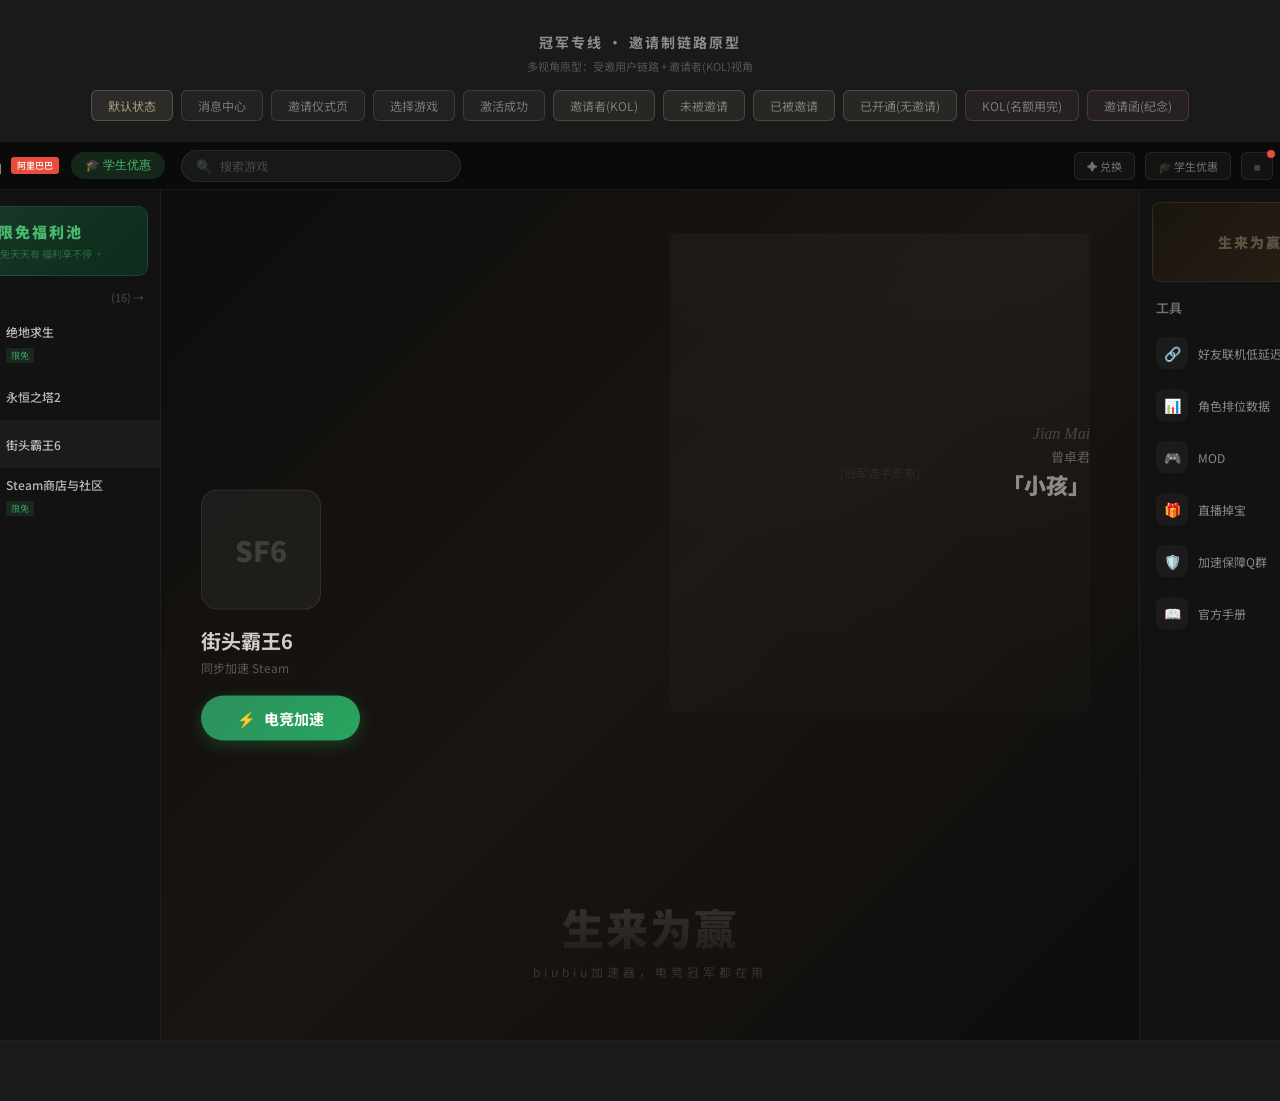
==== commit 36552119: "Update champion-line invite flow prototype 🤖 Generated with [Qoder][https://qoder.com]" ====
--- a/champion-line/index.html
+++ b/champion-line/index.html
@@ -1050,9 +1050,12 @@
     -webkit-background-clip: text; -webkit-text-fill-color: transparent;
     line-height: 1;
   }
+  .kol-id-meta-row {
+    display: flex; align-items: center; gap: 10px;
+    margin-bottom: 14px;
+  }
   .kol-id-meta {
     font-size: 12px; color: rgba(255,255,255,0.25);
-    margin-bottom: 12px;
   }
   .kol-id-badge {
     display: inline-block;
@@ -1060,17 +1063,77 @@
     background: rgba(212,197,168,0.08);
     color: rgba(212,197,168,0.55);
     font-weight: 600; letter-spacing: 2px;
-  }
-  /* 网络管家入口 — 铭牌内极淡文字 */
-  .kol-id-service {
-    position: absolute; bottom: 14px; right: 18px;
-    font-size: 10px; color: rgba(187,168,138,0.2);
+    flex-shrink: 0;
+  }
+  /* 席位有效期说明 */
+  .seat-validity {
+    display: flex; align-items: center; gap: 5px;
+    position: absolute;
+    bottom: 56px; left: 50%; transform: translateX(-50%);
+    font-size: 10px; color: rgba(255,255,255,0.35);
+    letter-spacing: 0.3px;
+    z-index: 10;
+  }
+  .seat-validity-icon {
+    position: relative;
+    display: inline-flex; align-items: center; justify-content: center;
+    width: 14px; height: 14px; border-radius: 50%;
+    border: 1px solid rgba(255,255,255,0.25);
+    font-size: 9px; color: rgba(255,255,255,0.35);
+    cursor: help;
+  }
+  .seat-validity-tooltip {
+    position: fixed;
+    width: 220px;
+    padding: 10px 12px;
+    background: rgba(30,27,24,0.96);
+    border: 1px solid rgba(187,168,138,0.15);
+    border-radius: 6px;
+    font-size: 11px; line-height: 1.5;
+    color: rgba(255,255,255,0.6);
+    white-space: normal;
+    pointer-events: none;
+    opacity: 0;
+    transition: opacity 0.2s;
+    z-index: 99999;
+  }
+  .seat-validity-tooltip.visible {
+    opacity: 1;
+  }
+
+  /* 使用专线加速 - 独立小按钮 */
+  .kol-id-accel {
+    display: inline-block;
+    font-size: 10px; color: rgba(187,168,138,0.4);
+    cursor: pointer; transition: all 0.2s;
+    letter-spacing: 0.5px;
+    padding: 5px 14px; border-radius: 5px;
+    background: rgba(187,168,138,0.06);
+    border: 1px solid rgba(187,168,138,0.1);
+  }
+  .kol-id-accel:hover {
+    color: rgba(187,168,138,0.7);
+    background: rgba(187,168,138,0.1);
+    border-color: rgba(187,168,138,0.2);
+  }
+  /* 网络管家 - 右下角图标入口 */
+  .kol-id-butler {
+    position: absolute;
+    bottom: 12px; right: 14px;
+    width: 28px; height: 28px;
+    border-radius: 50%;
+    background: rgba(187,168,138,0.06);
+    border: 1px solid rgba(187,168,138,0.08);
+    display: flex; align-items: center; justify-content: center;
     cursor: pointer;
-    transition: color 0.2s;
-    letter-spacing: 0.5px;
-  }
-  .kol-id-service:hover {
-    color: rgba(187,168,138,0.45);
+    transition: all 0.25s;
+    font-size: 13px;
+    color: rgba(187,168,138,0.2);
+  }
+  .kol-id-butler:hover {
+    background: rgba(187,168,138,0.12);
+    border-color: rgba(187,168,138,0.2);
+    color: rgba(187,168,138,0.5);
   }
 
   /* 发出邀请按钮 */
@@ -1107,6 +1170,30 @@
   }
   .kol-quota-link em {
     font-style: normal; color: rgba(212,197,168,0.4); font-weight: 600;
+  }
+  /* 名额用完状态 */
+  .kol-invite-main.disabled {
+    opacity: 0.35;
+    cursor: not-allowed;
+    pointer-events: none;
+  }
+  .kol-quota-done {
+    margin-top: 12px;
+    text-align: center;
+    font-size: 11px; color: rgba(212,197,168,0.3);
+    cursor: pointer;
+    transition: color 0.2s;
+  }
+  .kol-quota-done:hover {
+    color: rgba(212,197,168,0.45);
+  }
+  /* 已受邀入席纪念按钮 */
+  .join-btn.commemorative {
+    background: transparent;
+    border: 1px solid rgba(187,168,138,0.25);
+    color: rgba(212,197,168,0.5);
+    cursor: default;
+    pointer-events: none;
   }
 
   /* ===== KOL邀请仪式浮层 ===== */
@@ -2317,6 +2404,8 @@
     <button class="state-btn" onclick="openUninvitedPage()" style="background:rgba(212,197,168,0.08);border-color:rgba(212,197,168,0.2)">未被邀请</button>
     <button class="state-btn" onclick="openInvitedPage()" style="background:rgba(212,197,168,0.08);border-color:rgba(212,197,168,0.2)">已被邀请</button>
     <button class="state-btn" onclick="openMemberPage()" style="background:rgba(212,197,168,0.08);border-color:rgba(212,197,168,0.2)">已开通(无邀请)</button>
+    <button class="state-btn" onclick="openKolPageExhausted()" style="background:rgba(140,80,80,0.12);border-color:rgba(200,120,120,0.25)">KOL(名额用完)</button>
+    <button class="state-btn" onclick="openCeremonyCommemorative()" style="background:rgba(140,80,80,0.12);border-color:rgba(200,120,120,0.25)">邀请函(纪念)</button>
   </div>
 
   <!-- 客户端窗口 -->
@@ -2487,8 +2576,8 @@
         </div>
         <!-- 消息列表 -->
         <div class="mc-list">
-          <!-- 冠军专线邀请函 - 特殊卡片 -->
-          <div class="mc-item mc-invitation" onclick="openCeremony()">
+          <!-- 冠军专线邀请函 - 未接受状态 -->
+          <div class="mc-item mc-invitation" id="mcInviteNew" onclick="openCeremony()">
             <div class="mc-item-header">
               <div class="mc-item-title">🏆 加入冠军行列 <span class="mc-invitation-badge">邀请函</span></div>
               <div class="mc-item-meta">
@@ -2497,6 +2586,17 @@
               </div>
             </div>
             <div class="mc-item-desc">认真对待每一局的人，值得冠军级的网络体验</div>
+          </div>
+          <!-- 冠军专线邀请函 - 已接受纪念状态（演示，默认隐藏） -->
+          <div class="mc-item mc-invitation" id="mcInviteAccepted" style="display:none;" onclick="openCeremonyCommemorative()">
+            <div class="mc-item-header">
+              <div class="mc-item-title">🏆 加入冠军行列 <span class="mc-invitation-badge" style="opacity:0.5;">邀请函</span></div>
+              <div class="mc-item-meta">
+                <span class="mc-item-source mc-source-champion">XDD 左梓轩</span>
+                <span class="mc-item-time">2026-06-03 14:22</span>
+              </div>
+            </div>
+            <div class="mc-item-desc">已受邀入席 · 席位 #007</div>
           </div>
           <!-- 普通消息 -->
           <div class="mc-item">
@@ -2896,8 +2996,6 @@
 
           <!-- 邀请通知 -->
           <div class="invited-notice" style="text-align:center;">
-            <div class="invited-notice-tag">收到邀请</div>
-
             <!-- 邀请者头像+角标编号 -->
             <div style="position:relative;width:56px;height:56px;margin:24px auto 16px;">
               <div style="width:56px;height:56px;border-radius:50%;background:linear-gradient(135deg,rgba(187,168,138,0.2),rgba(187,168,138,0.06));display:flex;align-items:center;justify-content:center;font-size:22px;font-weight:900;color:rgba(212,197,168,0.7);border:1px solid rgba(187,168,138,0.15);">X</div>
@@ -3026,14 +3124,25 @@
             <div class="kol-identity-card">
               <div class="kol-id-brand">CHAMPION LINE</div>
               <div class="kol-id-row">
-                <div class="kol-id-name">Player_007</div>
-                <div class="kol-id-num">#007</div>
-              </div>
-              <div class="kol-id-meta">绝地求生 · PUBG</div>
-              <div class="kol-id-badge">受邀入席</div>
-              <div class="kol-id-service" onclick="openKolQrCode()">专属网络管家 ›</div>
-            </div>
-
+                <div class="kol-id-num" style="font-size:16px;">#007</div>
+              </div>
+              <div class="kol-id-meta-row">
+                <div class="kol-id-meta">绝地求生 · PUBG</div>
+                <div class="kol-id-badge">受邀入席</div>
+              </div>
+              <!-- 网络管家：右下角图标 -->
+              <div class="kol-id-butler" title="专属网络管家" onclick="openKolQrCode()">🎧</div>
+            </div>
+
+            <!-- 主操作：使用专线加速 -->
+            <button class="kol-invite-main" onclick="alert('[ 跳转至绝地求生冠军专线加速页 ]')">使用专线加速</button>
+
+          </div>
+
+          <!-- 席位有效期说明 -->
+          <div class="seat-validity">
+            席位长期有效
+            <span class="seat-validity-icon" data-tip="你的冠军专线席位开通后长期有效，持续享有全部权益。冠军专线的席位规则、权益内容可能随产品发展进行调整，届时将提前通知。">?</span>
           </div>
         </div>
 
@@ -3146,17 +3255,28 @@
                 <div class="kol-id-name">XDD</div>
                 <div class="kol-id-num">#001</div>
               </div>
-              <div class="kol-id-meta">绝地求生 · PUBG 职业选手</div>
-              <div class="kol-id-badge">官方邀请</div>
-              <!-- 网络管家入口 -->
-              <div class="kol-id-service" onclick="openKolQrCode()">专属网络管家 ›</div>
-            </div>
-
-            <!-- 发出邀请 -->
-            <button class="kol-invite-main" onclick="openKolInvite()">邀请入席</button>
-
-            <!-- 名额（点击查看记录） -->
-            <div class="kol-quota-link" onclick="openKolHistory()">剩余邀请名额 <em>3</em> / 5</div>
+              <div class="kol-id-meta-row">
+                <div class="kol-id-meta">绝地求生 · PUBG</div>
+                <div class="kol-id-badge">官方邀请</div>
+              </div>
+              <div class="kol-id-accel" onclick="alert('[ 跳转至绝地求生冠军专线加速页 ]')">使用专线加速 ›</div>
+              <!-- 网络管家：右下角图标 -->
+              <div class="kol-id-butler" title="专属网络管家" onclick="openKolQrCode()">🎧</div>
+            </div>
+
+            <!-- 发出邀请（有名额时） -->
+            <button class="kol-invite-main" id="kolInviteBtn" onclick="openKolInvite()">邀请入席</button>
+
+            <!-- 名额状态：有剩余 -->
+            <div class="kol-quota-link" id="kolQuotaRemain" onclick="openKolHistory()">剩余邀请名额 <em>3</em> / 5</div>
+            <!-- 名额状态：已用完（切换演示用，默认隐藏） -->
+            <div class="kol-quota-done" id="kolQuotaDone" style="display:none;" onclick="openKolHistory()">你已帮助 5 位玩家加入冠军行列</div>
+          </div>
+
+          <!-- 席位有效期说明 -->
+          <div class="seat-validity">
+            席位长期有效
+            <span class="seat-validity-icon" data-tip="你的冠军专线席位开通后长期有效，持续享有全部权益。冠军专线的席位规则、权益内容可能随产品发展进行调整，届时将提前通知。">?</span>
           </div>
         </div>
 
@@ -3223,17 +3343,15 @@
           <div class="kol-history-list">
             <div class="kol-history-item">
               <div class="kol-history-user">
-                <div class="kol-history-name">Player_007</div>
+                <div class="kol-history-name">138****7621</div>
                 <div class="kol-history-time">2026-06-03 14:22</div>
               </div>
-              <div class="kol-history-status">已激活</div>
             </div>
             <div class="kol-history-item">
               <div class="kol-history-user">
-                <div class="kol-history-name">夜行星辰</div>
+                <div class="kol-history-name">152****3309</div>
                 <div class="kol-history-time">2026-06-01 09:15</div>
               </div>
-              <div class="kol-history-status pending">待接受</div>
             </div>
           </div>
         </div>
@@ -3378,6 +3496,12 @@
     resetAll();
     const el = document.getElementById('inviteCeremony');
     el.className = 'invite-ceremony active';
+    // 确保按钮是正常状态
+    const btn = document.querySelector('.join-btn');
+    btn.textContent = '加入冠军行列';
+    btn.className = 'join-btn';
+    btn.onclick = transitionToGameSelect;
+    document.querySelector('.ceremony-hint').style.display = '';
     updateBtns(2);
 
     // 阶段1: 暗场
@@ -3390,6 +3514,25 @@
     setTimeout(() => el.classList.add('phase-flood'), 1000);
 
     // 阶段4: 内容显现
+    setTimeout(() => el.classList.add('phase-reveal'), 1800);
+  }
+
+  // 纪念模式：已接受邀请后再次打开
+  function openCeremonyCommemorative() {
+    resetAll();
+    const el = document.getElementById('inviteCeremony');
+    el.className = 'invite-ceremony active';
+    // 按钮改为纪念状态
+    const btn = document.querySelector('.join-btn');
+    btn.textContent = '已受邀入席';
+    btn.className = 'join-btn commemorative';
+    btn.onclick = null;
+    document.querySelector('.ceremony-hint').style.display = 'none';
+    updateBtns(2);
+
+    requestAnimationFrame(() => el.classList.add('phase-dim'));
+    setTimeout(() => el.classList.add('phase-seam'), 500);
+    setTimeout(() => el.classList.add('phase-flood'), 1000);
     setTimeout(() => el.classList.add('phase-reveal'), 1800);
   }
 
@@ -3521,7 +3664,25 @@
   function openKolPage() {
     resetAll();
     document.getElementById('kolPage').classList.add('active');
+    // 恢复正常名额状态
+    document.getElementById('kolInviteBtn').classList.remove('disabled');
+    document.getElementById('kolQuotaRemain').style.display = '';
+    document.getElementById('kolQuotaDone').style.display = 'none';
     updateBtns(5);
+    kolCardIndex = 0;
+    switchKolCard(0, null);
+    startKolCarousel();
+  }
+
+  // KOL名额用完状态
+  function openKolPageExhausted() {
+    resetAll();
+    document.getElementById('kolPage').classList.add('active');
+    // 按钮置灰 + 切换文案
+    document.getElementById('kolInviteBtn').classList.add('disabled');
+    document.getElementById('kolQuotaRemain').style.display = 'none';
+    document.getElementById('kolQuotaDone').style.display = '';
+    updateBtns(9);
     kolCardIndex = 0;
     switchKolCard(0, null);
     startKolCarousel();
@@ -3860,6 +4021,26 @@
       document.getElementById('moreDropdown').classList.remove('active');
     }
   });
+
+  // 席位有效期 tooltip
+  (function(){
+    const tip = document.createElement('div');
+    tip.className = 'seat-validity-tooltip';
+    document.body.appendChild(tip);
+
+    document.querySelectorAll('.seat-validity-icon').forEach(icon => {
+      icon.addEventListener('mouseenter', () => {
+        const rect = icon.getBoundingClientRect();
+        tip.textContent = icon.getAttribute('data-tip');
+        tip.style.left = (rect.right + 8) + 'px';
+        tip.style.top = (rect.top - 60) + 'px';
+        tip.classList.add('visible');
+      });
+      icon.addEventListener('mouseleave', () => {
+        tip.classList.remove('visible');
+      });
+    });
+  })();
 </script>
 </body>
 </html>
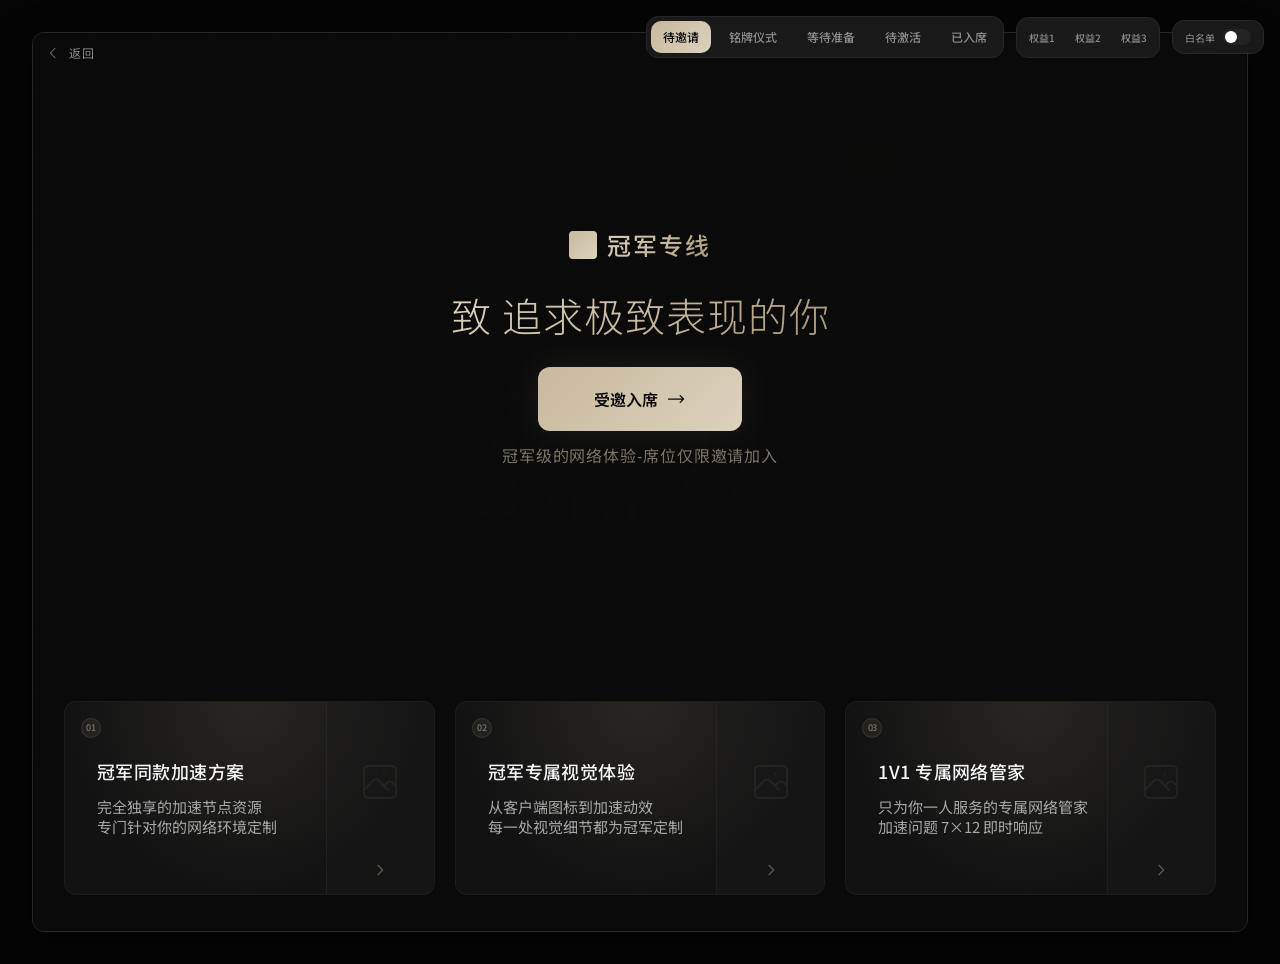
==== commit 9f030842: "champion-line: 更新原型构建产物 🤖 Generated with [Qoder][https://qoder.com]" ====
--- a/champion-line/index.html
+++ b/champion-line/index.html
@@ -1,4046 +1,16 @@
-<!DOCTYPE html>
-<html lang="zh-CN">
-<head>
-<meta charset="UTF-8">
-<meta name="viewport" content="width=device-width, initial-scale=1.0">
-<title>冠军专线 - 邀请制链路原型</title>
-<style>
-  @import url('https://fonts.googleapis.com/css2?family=Noto+Sans+SC:wght@300;400;500;700;900&display=swap');
-  * { margin: 0; padding: 0; box-sizing: border-box; }
-
-  body {
-    font-family: 'Noto Sans SC', sans-serif;
-    background: #1a1a1a;
-    color: #fff;
-    display: flex; flex-direction: column; align-items: center;
-    padding: 32px 40px 60px; min-height: 100vh;
-  }
-
-  .page-title { font-size: 14px; font-weight: 700; color: rgba(255,255,255,0.5); letter-spacing: 2px; margin-bottom: 6px; }
-  .page-sub { font-size: 11px; color: rgba(255,255,255,0.25); margin-bottom: 16px; }
-
-  /* 状态切换 */
-  .state-toggle { display: flex; gap: 8px; margin-bottom: 20px; }
-  .state-btn {
-    padding: 6px 16px; border-radius: 6px; border: 1px solid rgba(255,255,255,0.12);
-    background: rgba(255,255,255,0.04); color: rgba(255,255,255,0.4);
-    font-size: 12px; cursor: pointer; transition: all 0.2s; font-family: inherit;
-  }
-  .state-btn.active {
-    background: rgba(187,168,138,0.12); border-color: rgba(187,168,138,0.3);
-    color: rgba(187,168,138,0.9);
-  }
-
-  /* ===== 客户端外框 ===== */
-  .client-window {
-    width: 1440px; height: 900px;
-    background: #0d0d0d;
-    border-radius: 12px;
-    border: 1px solid rgba(255,255,255,0.08);
-    position: relative; overflow: hidden; flex-shrink: 0;
-    display: flex; flex-direction: column;
-  }
-
-  /* ===== 顶部栏 ===== */
-  .top-bar {
-    height: 48px; min-height: 48px;
-    background: #0a0a0a;
-    border-bottom: 1px solid rgba(255,255,255,0.06);
-    display: flex; align-items: center;
-    padding: 0 16px;
-    z-index: 10;
-  }
-  .top-logo {
-    display: flex; align-items: center; gap: 8px; margin-right: 12px;
-  }
-  .top-logo-text {
-    font-size: 18px; font-weight: 900; color: #fff;
-    letter-spacing: 1px;
-  }
-  .top-logo-badge {
-    font-size: 9px; padding: 2px 6px; border-radius: 3px;
-    background: #e74c3c; color: #fff; font-weight: 500;
-  }
-  .top-nav-btn {
-    padding: 5px 14px; border-radius: 16px;
-    background: rgba(80,200,120,0.15); color: rgba(80,200,120,0.9);
-    font-size: 12px; font-weight: 500; margin-right: 16px;
-    border: none; cursor: pointer;
-  }
-  .top-search {
-    flex: 1; max-width: 280px; height: 32px;
-    background: rgba(255,255,255,0.06); border-radius: 16px;
-    border: 1px solid rgba(255,255,255,0.08);
-    display: flex; align-items: center; padding: 0 14px;
-    margin-right: 12px;
-  }
-  .top-search-icon { font-size: 13px; color: rgba(255,255,255,0.25); margin-right: 8px; }
-  .top-search-text { font-size: 12px; color: rgba(255,255,255,0.2); }
-  .top-actions {
-    display: flex; align-items: center; gap: 10px; margin-left: auto;
-  }
-  .top-action-btn {
-    padding: 5px 12px; border-radius: 6px;
-    background: rgba(255,255,255,0.04); border: 1px solid rgba(255,255,255,0.08);
-    color: rgba(255,255,255,0.4); font-size: 11px; cursor: pointer;
-    font-family: inherit; position: relative;
-  }
-  /* 更多按钮 + 下拉菜单 */
-  .more-menu-wrap { position: relative; }
-  .more-btn { position: relative; }
-  .more-btn .msg-dot {
-    position: absolute; top: -3px; right: -3px;
-    width: 8px; height: 8px; border-radius: 50%;
-    background: #e74c3c;
-    animation: dotPulse 1.5s ease-in-out infinite;
-  }
-  @keyframes dotPulse {
-    0%, 100% { transform: scale(1); opacity: 1; }
-    50% { transform: scale(1.3); opacity: 0.7; }
-  }
-  .more-dropdown {
-    position: absolute; top: 100%; right: 0; margin-top: 6px;
-    width: 180px;
-    background: #1e1c1a;
-    border: 1px solid rgba(255,255,255,0.1);
-    border-radius: 10px;
-    box-shadow: 0 8px 24px rgba(0,0,0,0.5);
-    display: none; flex-direction: column;
-    padding: 6px 0;
-    z-index: 50;
-    animation: panelSlideIn 0.2s ease;
-  }
-  .more-dropdown.active { display: flex; }
-  .more-dropdown-item {
-    display: flex; align-items: center; gap: 10px;
-    padding: 10px 16px; cursor: pointer;
-    font-size: 13px; color: rgba(255,255,255,0.6);
-    transition: background 0.15s;
-  }
-  .more-dropdown-item:hover { background: rgba(255,255,255,0.05); }
-  .more-item-icon { font-size: 15px; }
-  .more-item-dot {
-    width: 6px; height: 6px; border-radius: 50%;
-    background: #e74c3c; margin-left: auto;
-  }
-  .top-window-controls {
-    display: flex; gap: 8px; margin-left: 12px;
-  }
-  .win-ctrl {
-    width: 14px; height: 14px; border-radius: 3px;
-    background: rgba(255,255,255,0.08); display: flex;
-    align-items: center; justify-content: center;
-    font-size: 10px; color: rgba(255,255,255,0.3);
-  }
-
-  /* ===== 主体区域 ===== */
-  .client-body {
-    flex: 1; display: flex; overflow: hidden; position: relative;
-  }
-
-  /* ===== 左侧栏 ===== */
-  .left-sidebar {
-    width: 240px; min-width: 240px;
-    background: rgba(255,255,255,0.02);
-    border-right: 1px solid rgba(255,255,255,0.05);
-    display: flex; flex-direction: column;
-    padding: 16px 0;
-  }
-  /* 限免福利池 */
-  .free-pool-banner {
-    margin: 0 12px 12px; padding: 14px 16px;
-    border-radius: 10px;
-    background: linear-gradient(135deg, #1a3a2a, #0d2a1a);
-    border: 1px solid rgba(80,200,120,0.15);
-    text-align: center; cursor: pointer;
-  }
-  .free-pool-title {
-    font-size: 15px; font-weight: 900; color: rgba(80,200,120,0.9);
-    letter-spacing: 2px;
-  }
-  .free-pool-sub {
-    font-size: 10px; color: rgba(80,200,120,0.4); margin-top: 4px;
-  }
-
-  .sidebar-section-title {
-    font-size: 12px; color: rgba(255,255,255,0.35); font-weight: 500;
-    padding: 0 16px; margin-bottom: 10px;
-    display: flex; justify-content: space-between; align-items: center;
-  }
-  .sidebar-section-title span { font-size: 11px; color: rgba(255,255,255,0.2); }
-  .game-list { flex: 1; overflow-y: auto; }
-  .game-item {
-    display: flex; align-items: center; gap: 10px;
-    padding: 8px 16px; cursor: pointer;
-    transition: background 0.15s;
-    border-left: 3px solid transparent;
-  }
-  .game-item:hover { background: rgba(255,255,255,0.03); }
-  .game-item.active {
-    background: rgba(255,255,255,0.04);
-    border-left-color: rgba(80,200,120,0.6);
-  }
-  .game-thumb {
-    width: 56px; height: 32px; border-radius: 4px;
-    background: rgba(255,255,255,0.08);
-    overflow: hidden; display: flex; align-items: center; justify-content: center;
-    font-size: 8px; color: rgba(255,255,255,0.2);
-  }
-  .game-thumb img { width: 100%; height: 100%; object-fit: cover; }
-  .game-info { flex: 1; }
-  .game-name { font-size: 12px; color: rgba(255,255,255,0.7); font-weight: 500; }
-  .game-tag {
-    display: inline-block; margin-top: 2px;
-    font-size: 9px; padding: 1px 5px; border-radius: 2px;
-    background: rgba(80,200,120,0.12); color: rgba(80,200,120,0.7);
-  }
-  .add-game {
-    display: flex; align-items: center; gap: 6px;
-    padding: 10px 16px; color: rgba(255,255,255,0.2);
-    font-size: 12px; cursor: pointer;
-  }
-
-  /* ===== 中央区域 ===== */
-  .center-area {
-    flex: 1; position: relative; overflow: hidden;
-    background: #111;
-  }
-  /* 游戏详情页背景 */
-  .game-detail-bg {
-    position: absolute; inset: 0;
-    background: linear-gradient(135deg, #0d0d0d 0%, #1a1510 50%, #0d0d0d 100%);
-  }
-  /* 冠军选手大图 */
-  .champion-figure {
-    position: absolute; right: 5%; top: 5%;
-    width: 420px; height: 480px;
-    display: flex; flex-direction: column; align-items: center;
-  }
-  .champion-figure-placeholder {
-    width: 100%; height: 100%; border-radius: 8px;
-    background: linear-gradient(180deg, rgba(255,255,255,0.03) 0%, rgba(255,255,255,0.01) 100%);
-    display: flex; align-items: center; justify-content: center;
-    color: rgba(255,255,255,0.08); font-size: 12px;
-  }
-  .champion-name-block {
-    position: absolute; right: 0; top: 40%;
-    text-align: right;
-  }
-  .champion-sign {
-    font-size: 16px; font-style: italic; color: rgba(255,255,255,0.2);
-    font-family: 'Georgia', serif;
-  }
-  .champion-realname {
-    font-size: 13px; color: rgba(255,255,255,0.3); margin-top: 4px;
-  }
-  .champion-alias {
-    font-size: 22px; font-weight: 900; color: rgba(255,255,255,0.5); margin-top: 2px;
-  }
-
-  /* 游戏信息 */
-  .game-detail-info {
-    position: absolute; left: 40px; top: 50%;
-    transform: translateY(-50%);
-  }
-  .game-logo-placeholder {
-    width: 120px; height: 120px; border-radius: 16px;
-    background: rgba(255,255,255,0.05); border: 1px solid rgba(255,255,255,0.08);
-    display: flex; align-items: center; justify-content: center;
-    font-size: 28px; font-weight: 900; color: rgba(255,255,255,0.15);
-    margin-bottom: 16px;
-  }
-  .game-detail-title {
-    font-size: 20px; font-weight: 700; color: rgba(255,255,255,0.8);
-    margin-bottom: 4px;
-  }
-  .game-detail-subtitle {
-    font-size: 12px; color: rgba(255,255,255,0.3); margin-bottom: 20px;
-  }
-  .accelerate-btn {
-    display: inline-flex; align-items: center; gap: 8px;
-    padding: 12px 36px; border-radius: 24px;
-    background: linear-gradient(135deg, #2d8f5e, #28a55e);
-    color: #fff; font-size: 15px; font-weight: 700;
-    border: none; cursor: pointer; font-family: inherit;
-    box-shadow: 0 4px 16px rgba(40,165,94,0.3);
-  }
-  .accelerate-btn::before { content: '⚡'; }
-
-  /* 品牌标语 */
-  .brand-slogan {
-    position: absolute; bottom: 60px; left: 0; right: 0;
-    text-align: center;
-  }
-  .brand-slogan-main {
-    font-size: 42px; font-weight: 900; letter-spacing: 2px;
-    background: linear-gradient(180deg, rgba(255,255,255,0.15), rgba(255,255,255,0.05));
-    -webkit-background-clip: text; -webkit-text-fill-color: transparent;
-  }
-  .brand-slogan-sub {
-    font-size: 12px; color: rgba(255,255,255,0.15); letter-spacing: 4px; margin-top: 6px;
-  }
-
-  /* ===== 右侧栏 ===== */
-  .right-sidebar {
-    width: 220px; min-width: 220px;
-    background: rgba(255,255,255,0.02);
-    border-left: 1px solid rgba(255,255,255,0.05);
-    display: flex; flex-direction: column;
-  }
-  /* 右侧顶部冠军banner */
-  .right-champion-banner {
-    height: 80px; margin: 12px 12px 0;
-    border-radius: 8px;
-    background: linear-gradient(135deg, #1a1510, #2a2015);
-    border: 1px solid rgba(187,168,138,0.1);
-    display: flex; align-items: center; justify-content: center;
-    font-size: 10px; color: rgba(187,168,138,0.3);
-    overflow: hidden; position: relative;
-  }
-  .right-champion-banner-text {
-    font-size: 14px; font-weight: 900; color: rgba(187,168,138,0.4);
-    letter-spacing: 2px;
-  }
-  .right-tools-title {
-    font-size: 13px; font-weight: 600; color: rgba(255,255,255,0.4);
-    padding: 16px 16px 10px;
-  }
-  .tool-item {
-    display: flex; align-items: center; gap: 10px;
-    padding: 10px 16px; cursor: pointer;
-    transition: background 0.15s;
-  }
-  .tool-item:hover { background: rgba(255,255,255,0.03); }
-  .tool-icon {
-    width: 32px; height: 32px; border-radius: 8px;
-    background: rgba(255,255,255,0.04);
-    display: flex; align-items: center; justify-content: center;
-    font-size: 14px;
-  }
-  .tool-name {
-    flex: 1; font-size: 12px; color: rgba(255,255,255,0.5);
-  }
-  .tool-arrow { font-size: 10px; color: rgba(255,255,255,0.15); }
-
-
-  @keyframes panelSlideIn {
-    from { opacity: 0; transform: translateY(-8px); }
-    to { opacity: 1; transform: translateY(0); }
-  }
-
-  /* ===== 全屏消息中心 ===== */
-  .message-center {
-    position: absolute; inset: 0;
-    z-index: 200;
-    background: linear-gradient(180deg, #141820, #0e1218);
-    display: none; flex-direction: column;
-    animation: mcFadeIn 0.3s ease;
-  }
-  .message-center.active { display: flex; }
-  @keyframes mcFadeIn {
-    from { opacity: 0; }
-    to { opacity: 1; }
-  }
-  .mc-topbar {
-    height: 56px; min-height: 56px;
-    display: flex; align-items: center;
-    padding: 0 24px;
-    border-bottom: 1px solid rgba(255,255,255,0.05);
-  }
-  .mc-back {
-    font-size: 13px; color: rgba(255,255,255,0.5);
-    cursor: pointer; padding: 6px 14px;
-    border-radius: 16px; background: rgba(255,255,255,0.04);
-    border: 1px solid rgba(255,255,255,0.06);
-    transition: background 0.15s;
-  }
-  .mc-back:hover { background: rgba(255,255,255,0.08); }
-  .mc-title {
-    font-size: 15px; font-weight: 700; color: rgba(255,255,255,0.8);
-    margin-left: 16px;
-  }
-  .mc-actions {
-    margin-left: auto; display: flex; gap: 12px; align-items: center;
-  }
-  .mc-action-link {
-    font-size: 12px; color: rgba(255,255,255,0.3); cursor: pointer;
-  }
-  .mc-action-link:hover { color: rgba(255,255,255,0.5); }
-  .mc-action-btn {
-    font-size: 12px; color: rgba(255,255,255,0.3);
-    padding: 5px 14px; border-radius: 6px;
-    background: rgba(255,255,255,0.04); border: 1px solid rgba(255,255,255,0.06);
-    cursor: pointer;
-  }
-  .mc-list {
-    flex: 1; overflow-y: auto;
-    padding: 20px 80px;
-  }
-
-  /* 普通消息卡片 */
-  .mc-item {
-    padding: 20px 24px;
-    background: rgba(255,255,255,0.03);
-    border: 1px solid rgba(255,255,255,0.04);
-    border-radius: 10px;
-    margin-bottom: 10px;
-    cursor: pointer;
-    transition: background 0.15s;
-    position: relative;
-  }
-  .mc-item:hover { background: rgba(255,255,255,0.05); }
-  .mc-item-header {
-    display: flex; align-items: center; justify-content: space-between;
-    margin-bottom: 10px;
-  }
-  .mc-item-title {
-    font-size: 14px; font-weight: 600; color: rgba(255,255,255,0.75);
-  }
-  .mc-item-meta {
-    display: flex; align-items: center; gap: 10px;
-  }
-  .mc-item-source {
-    font-size: 11px; color: rgba(255,150,50,0.8);
-    display: flex; align-items: center; gap: 4px;
-  }
-  .mc-item-source::before {
-    content: ''; width: 6px; height: 6px; border-radius: 50%;
-    background: rgba(255,150,50,0.6);
-  }
-  .mc-item-source.mc-source-champion {
-    color: rgba(212,197,168,0.9);
-  }
-  .mc-item-source.mc-source-champion::before {
-    background: rgba(212,197,168,0.7);
-  }
-  .mc-item-time {
-    font-size: 11px; color: rgba(255,255,255,0.2);
-  }
-  .mc-item-desc {
-    font-size: 12px; color: rgba(255,255,255,0.3); line-height: 1.6;
-  }
-
-  /* 冠军邀请函 - 消息中心特殊样式 */
-  .mc-invitation {
-    background: linear-gradient(135deg, rgba(187,168,138,0.06), rgba(187,168,138,0.02));
-    border: 1px solid rgba(187,168,138,0.12);
-    transition: border-color 0.3s ease, box-shadow 0.3s ease;
-  }
-  .mc-invitation:hover {
-    background: linear-gradient(135deg, rgba(187,168,138,0.08), rgba(187,168,138,0.04));
-    border-color: rgba(187,168,138,0.25);
-    box-shadow: 0 0 24px rgba(212,197,168,0.06), inset 0 0 20px rgba(212,197,168,0.02);
-  }
-  .mc-invitation .mc-item-title {
-    color: rgba(212,197,168,0.95);
-  }
-  .mc-invitation .mc-item-desc {
-    color: rgba(212,197,168,0.45);
-  }
-  .mc-invitation-badge {
-    display: inline-block;
-    font-size: 10px; padding: 3px 10px; border-radius: 4px;
-    background: rgba(212,197,168,0.1); color: rgba(212,197,168,0.7);
-    font-weight: 600; letter-spacing: 1px;
-    margin-left: 10px;
-    vertical-align: middle;
-  }
-
-  /* ===== 全屏邀请仪式页 ===== */
-  .invite-ceremony {
-    position: absolute; inset: 0;
-    z-index: 200;
-    display: none; flex-direction: column; align-items: center; justify-content: center;
-    background: transparent;
-  }
-  .invite-ceremony.active { display: flex; }
-
-  /* 阶段1：暗场 */
-  .ceremony-dim {
-    position: absolute; inset: 0;
-    background: rgba(12,10,8,0);
-    backdrop-filter: blur(0px); -webkit-backdrop-filter: blur(0px);
-    z-index: 1;
-    transition: none;
-  }
-  .invite-ceremony.phase-dim .ceremony-dim {
-    animation: dimIn 0.5s ease forwards;
-  }
-  @keyframes dimIn {
-    to { background: rgba(12,10,8,0.92); backdrop-filter: blur(20px); -webkit-backdrop-filter: blur(20px); }
-  }
-
-  /* 阶段2：金色光点 */
-  .ceremony-light-seam {
-    position: absolute; top: 50%; left: 50%; z-index: 2;
-    width: 0px; height: 0px;
-    transform: translate(-50%, -50%);
-    border-radius: 50%;
-    background: radial-gradient(circle, rgba(225,210,180,0.5), rgba(212,197,168,0.15) 40%, transparent 70%);
-    box-shadow: 0 0 0px rgba(212,197,168,0);
-    opacity: 0;
-    pointer-events: none;
-  }
-  .invite-ceremony.phase-seam .ceremony-light-seam {
-    animation: dotAppear 0.6s ease forwards;
-  }
-  @keyframes dotAppear {
-    0% { width: 0; height: 0; opacity: 0; box-shadow: 0 0 0 rgba(212,197,168,0); }
-    40% { width: 14px; height: 14px; opacity: 1; box-shadow: 0 0 40px rgba(212,197,168,0.3), 0 0 100px rgba(212,197,168,0.12), 0 0 200px rgba(212,197,168,0.05); }
-    100% { width: 18px; height: 18px; opacity: 1; box-shadow: 0 0 50px rgba(212,197,168,0.35), 0 0 120px rgba(212,197,168,0.15), 0 0 250px rgba(212,197,168,0.06); }
-  }
-
-  /* 阶段3：光从光点向外渗透弥漫 */
-  .ceremony-light-flood {
-    position: absolute; inset: 0; z-index: 3;
-    background: radial-gradient(circle at 50% 50%, rgba(212,197,168,0.15), transparent 5%);
-    opacity: 0;
-    pointer-events: none;
-  }
-  .invite-ceremony.phase-flood .ceremony-light-seam {
-    animation: dotExpand 1.3s ease forwards;
-  }
-  @keyframes dotExpand {
-    0% { width: 18px; height: 18px; opacity: 1; box-shadow: 0 0 50px rgba(212,197,168,0.35), 0 0 120px rgba(212,197,168,0.15); }
-    30% { width: 120px; height: 120px; opacity: 0.9; box-shadow: 0 0 100px rgba(212,197,168,0.25), 0 0 250px rgba(212,197,168,0.1); }
-    60% { width: 400px; height: 400px; opacity: 0.5; box-shadow: 0 0 180px rgba(212,197,168,0.1), 0 0 400px rgba(212,197,168,0.04); }
-    100% { width: 900px; height: 900px; opacity: 0; box-shadow: none; }
-  }
-  .invite-ceremony.phase-flood .ceremony-light-flood {
-    animation: lightFlood 1.3s ease forwards;
-  }
-  @keyframes lightFlood {
-    0% { opacity: 0; background: radial-gradient(circle at 50% 50%, rgba(212,197,168,0.2), transparent 5%); }
-    25% { opacity: 1; background: radial-gradient(circle at 50% 50%, rgba(212,197,168,0.15), transparent 25%); }
-    50% { opacity: 1; background: radial-gradient(circle at 50% 50%, rgba(212,197,168,0.08), transparent 50%); }
-    75% { opacity: 0.8; background: radial-gradient(circle at 50% 50%, rgba(212,197,168,0.04), transparent 65%); }
-    100% { opacity: 0; background: radial-gradient(circle at 50% 50%, rgba(212,197,168,0.01), transparent 80%); }
-  }
-
-  /* 阶段4：内容显现 */
-  .ceremony-close {
-    position: absolute; top: 20px; right: 24px;
-    width: 32px; height: 32px; border-radius: 8px;
-    background: rgba(255,255,255,0.06);
-    display: flex; align-items: center; justify-content: center;
-    font-size: 14px; color: rgba(255,255,255,0.3);
-    cursor: pointer; z-index: 10;
-    opacity: 0;
-    transition: opacity 0.4s ease, background 0.2s, color 0.2s;
-  }
-  .invite-ceremony.phase-reveal .ceremony-close { opacity: 1; }
-  .ceremony-close:hover { background: rgba(255,255,255,0.1); color: rgba(255,255,255,0.5); }
-
-  .ceremony-content {
-    max-width: 520px; width: 100%;
-    text-align: center;
-    padding: 0 40px;
-    z-index: 5;
-    opacity: 0;
-    transform: scale(0.92);
-    transition: none;
-  }
-  .invite-ceremony.phase-reveal .ceremony-content {
-    animation: contentReveal 0.8s cubic-bezier(0.23,1,0.32,1) forwards;
-  }
-  @keyframes contentReveal {
-    0% { opacity: 0; transform: scale(0.92); }
-    100% { opacity: 1; transform: scale(1); }
-  }
-
-  /* 邀请函卡片 - 3D悬浮 */
-  .invite-card-wrapper {
-    perspective: 800px;
-    margin-bottom: 32px;
-  }
-  .invite-card {
-    position: relative;
-    background: linear-gradient(160deg, #2a2520, #1e1a15, #2a2520);
-    border: 1px solid rgba(187,168,138,0.2);
-    border-radius: 16px;
-    padding: 40px 36px;
-    overflow: hidden;
-    transform-style: preserve-3d;
-    transform: rotateY(0deg) rotateX(0deg);
-    transition: transform 0.15s ease-out, box-shadow 0.15s ease-out;
-    box-shadow: 0 12px 40px rgba(0,0,0,0.4), 0 0 0 1px rgba(187,168,138,0.08);
-    will-change: transform;
-  }
-  .invite-card:hover {
-    box-shadow: 0 20px 60px rgba(0,0,0,0.5), 0 0 30px rgba(212,197,168,0.06), 0 0 0 1px rgba(187,168,138,0.12);
-  }
-  .invite-card::before {
-    content: '';
-    position: absolute; top: -40px; right: -40px;
-    width: 160px; height: 160px;
-    background: radial-gradient(circle, rgba(212,197,168,0.06), transparent 70%);
-    border-radius: 50%;
-  }
-  .invite-card::after {
-    content: '';
-    position: absolute; bottom: -30px; left: -30px;
-    width: 120px; height: 120px;
-    background: radial-gradient(circle, rgba(212,197,168,0.04), transparent 70%);
-    border-radius: 50%;
-  }
-  /* 光泽扫过效果 */
-  .invite-card-sheen {
-    position: absolute; inset: 0;
-    pointer-events: none;
-    z-index: 1;
-    overflow: hidden;
-  }
-  .invite-card-sheen::before {
-    content: '';
-    position: absolute; top: -20%; left: -120%;
-    width: 60%; height: 140%;
-    background: linear-gradient(105deg,
-      transparent 0%,
-      rgba(212,197,168,0.02) 30%,
-      rgba(212,197,168,0.06) 42%,
-      rgba(212,197,168,0.12) 50%,
-      rgba(212,197,168,0.06) 58%,
-      rgba(212,197,168,0.02) 70%,
-      transparent 100%);
-    transform: skewX(-15deg);
-    opacity: 0;
-  }
-  /* 卡片出现时自动播放一次流光 */
-  .invite-ceremony.phase-reveal .invite-card-sheen::before {
-    animation: cardInitSheen 1.4s 0.6s cubic-bezier(0.25,0.46,0.45,0.94) forwards;
-  }
-  @keyframes cardInitSheen {
-    0% { left: -120%; opacity: 0; }
-    10% { opacity: 1; }
-    80% { opacity: 1; }
-    100% { left: 180%; opacity: 0; }
-  }
-  .invite-card-label {
-    font-size: 10px; letter-spacing: 4px; font-weight: 600;
-    color: rgba(187,168,138,0.4);
-    margin-bottom: 24px;
-  }
-  .invite-from-section {
-    margin-bottom: 28px;
-  }
-  .invite-from-label {
-    font-size: 11px; color: rgba(255,255,255,0.2); margin-bottom: 8px;
-  }
-  .invite-from-name {
-    font-size: 28px; font-weight: 900;
-    background: linear-gradient(180deg, #F0E8D8, #C8B89C);
-    -webkit-background-clip: text; -webkit-text-fill-color: transparent;
-    margin-bottom: 4px;
-  }
-  .invite-from-title {
-    font-size: 12px; color: rgba(187,168,138,0.5);
-  }
-  @import url('https://fonts.googleapis.com/css2?family=Dancing+Script:wght@500&display=swap');
-  .invite-from-signature {
-    font-size: 26px; font-family: 'Dancing Script', cursive;
-    color: rgba(187,168,138,0.3);
-    margin-top: 14px;
-    letter-spacing: 1px;
-    transform: rotate(-2deg);
-  }
-
-  .invite-divider {
-    width: 60px; height: 1px; margin: 0 auto 24px;
-    background: linear-gradient(90deg, transparent, rgba(187,168,138,0.2), transparent);
-  }
-
-  .invite-message {
-    font-size: 15px; color: rgba(255,255,255,0.55); line-height: 1.8;
-    margin-bottom: 24px;
-  }
-  .invite-message em {
-    font-style: normal; color: rgba(212,197,168,0.8); font-weight: 500;
-  }
-
-  .invite-seat-info {
-    display: flex; align-items: center; justify-content: center; gap: 16px;
-    padding: 16px 0;
-    border-top: 1px solid rgba(187,168,138,0.08);
-  }
-  .invite-seat-label {
-    font-size: 11px; color: rgba(255,255,255,0.2);
-  }
-  .invite-seat-num {
-    font-size: 20px; font-weight: 900;
-    color: rgba(212,197,168,0.7);
-  }
-
-  /* 加入按钮 */
-  .join-btn {
-    display: inline-flex; align-items: center; justify-content: center;
-    padding: 16px 48px; border-radius: 12px;
-    background: linear-gradient(135deg, #D4C5A8, #B8A682);
-    color: #1a1510; font-size: 16px; font-weight: 700;
-    border: none; cursor: pointer; font-family: inherit;
-    letter-spacing: 1px;
-    box-shadow: 0 4px 20px rgba(212,197,168,0.2);
-    transition: all 0.2s;
-  }
-  .join-btn:hover {
-    transform: translateY(-1px);
-    box-shadow: 0 6px 24px rgba(212,197,168,0.3);
-  }
-
-  .ceremony-hint {
-    font-size: 11px; color: rgba(255,255,255,0.15);
-    margin-top: 16px;
-  }
-
-  /* ===== 邀请卡→铭牌收窄转场 ===== */
-  .ceremony-nameplate {
-    position: absolute; top: 48px; left: 50%;
-    transform: translateX(-50%);
-    z-index: 6;
-    padding: 16px 40px;
-    border-radius: 12px;
-    background: linear-gradient(160deg, #2a2520, #1e1a15, #2a2520);
-    border: 1px solid rgba(187,168,138,0.2);
-    box-shadow: 0 8px 32px rgba(0,0,0,0.4), 0 0 24px rgba(212,197,168,0.04), 0 0 0 1px rgba(187,168,138,0.08);
-    opacity: 0;
-    pointer-events: none;
-    transition: opacity 0.6s ease;
-    text-align: center;
-    overflow: hidden;
-  }
-  .ceremony-nameplate::before {
-    content: '';
-    position: absolute; top: -30px; right: -30px;
-    width: 100px; height: 100px;
-    background: radial-gradient(circle, rgba(212,197,168,0.05), transparent 70%);
-    border-radius: 50%;
-  }
-  .ceremony-nameplate::after {
-    content: '';
-    position: absolute; bottom: -20px; left: -20px;
-    width: 70px; height: 70px;
-    background: radial-gradient(circle, rgba(212,197,168,0.03), transparent 70%);
-    border-radius: 50%;
-  }
-  .ceremony-nameplate.visible { opacity: 1; }
-  .ceremony-nameplate-brand {
-    font-size: 9px; letter-spacing: 4px; font-weight: 600;
-    color: rgba(187,168,138,0.35);
-    margin-bottom: 6px;
-  }
-  .ceremony-nameplate-num {
-    font-size: 22px; font-weight: 900;
-    background: linear-gradient(180deg, #F0E8D8, #C8B89C);
-    -webkit-background-clip: text; -webkit-text-fill-color: transparent;
-    letter-spacing: 3px;
-  }
-
-  /* 邀请卡收窄动画 */
-  .invite-ceremony.phase-game .ceremony-content {
-    animation: cardShrinkOut 0.7s cubic-bezier(0.4,0,0.2,1) forwards;
-  }
-  @keyframes cardShrinkOut {
-    0% { opacity: 1; transform: scale(1) translateY(0); }
-    60% { opacity: 0.5; transform: scale(0.4) translateY(-120px); }
-    100% { opacity: 0; transform: scale(0.15) translateY(-200px); }
-  }
-
-  /* 游戏选择内容浮现 */
-  .game-select-inline {
-    position: absolute; top: 0; left: 0; right: 0; bottom: 0;
-    display: flex; flex-direction: column; align-items: center; justify-content: center;
-    z-index: 5;
-    opacity: 0;
-    pointer-events: none;
-    padding-top: 40px;
-  }
-  .invite-ceremony.phase-game .game-select-inline {
-    animation: gameContentIn 0.6s 0.5s cubic-bezier(0.23,1,0.32,1) forwards;
-  }
-  @keyframes gameContentIn {
-    0% { opacity: 0; transform: translateY(30px); pointer-events: none; }
-    100% { opacity: 1; transform: translateY(0); pointer-events: auto; }
-  }
-
-  /* 游戏选择剪影背景 */
-  .game-silhouette {
-    position: absolute; bottom: 0; width: 380px; height: 95%;
-    z-index: 1;
-    opacity: 0;
-    pointer-events: none;
-    background-size: contain;
-    background-repeat: no-repeat;
-    transition: opacity 0.8s ease, transform 0.8s ease;
-    transform: scale(0.95);
-  }
-  .game-silhouette.visible {
-    opacity: 1;
-    transform: scale(1);
-  }
-  .game-silhouette-left {
-    left: -20px;
-    background-position: left bottom;
-    mask-image: linear-gradient(to right, rgba(0,0,0,0.7), transparent 90%);
-    -webkit-mask-image: linear-gradient(to right, rgba(0,0,0,0.7), transparent 90%);
-  }
-  .silhouette-signature {
-    position: absolute; bottom: 20%; left: 50%;
-    transform: translateX(-50%) rotate(-5deg);
-    font-family: 'Dancing Script', cursive;
-    font-size: 42px;
-    color: rgba(212,197,168,0.4);
-    white-space: nowrap;
-    pointer-events: none;
-    opacity: 0;
-    transition: opacity 0.8s 0.3s ease;
-    text-shadow: 0 0 30px rgba(212,197,168,0.1);
-  }
-  .game-silhouette-left.visible .silhouette-signature {
-    opacity: 1;
-  }
-  .game-silhouette-right {
-    right: -20px;
-    background-position: right bottom;
-    mask-image: linear-gradient(to left, rgba(0,0,0,0.7), transparent 90%);
-    -webkit-mask-image: linear-gradient(to left, rgba(0,0,0,0.7), transparent 90%);
-  }
-
-  /* 选手剪影(左) - 提高fill透明度到0.18 */
-  .game-silhouette-left.pubg { background-image: url("data:image/svg+xml,%3Csvg xmlns='http://www.w3.org/2000/svg' viewBox='0 0 300 500'%3E%3Cg fill='rgba(187,168,138,0.18)'%3E%3Cpath d='M150,30 C140,30 130,35 125,45 L120,55 C115,60 115,70 120,75 L125,80 C120,85 115,95 115,105 L115,120 C115,130 120,135 125,140 L130,145 L125,150 C110,155 95,165 85,180 L70,210 C65,220 60,235 60,250 L60,320 L55,330 C50,340 45,355 50,370 L55,385 L50,390 C45,400 40,415 45,430 L55,470 L45,475 L40,490 L85,490 L95,475 L105,470 L110,430 C115,415 110,400 105,390 L100,385 L105,370 C110,355 105,340 100,330 L95,320 L95,250 C95,240 100,230 105,220 L120,195 C130,180 145,175 155,175 L160,175 C170,175 185,180 195,195 L210,220 C215,230 220,240 220,250 L220,320 L215,330 C210,340 205,355 210,370 L215,385 L210,390 C205,400 200,415 205,430 L215,470 L210,475 L205,490 L250,490 L260,475 L265,470 L260,430 C255,415 260,400 255,390 L250,385 L255,370 C260,355 255,340 250,330 L245,320 L245,250 C245,235 240,220 235,210 L220,180 C210,165 195,155 180,150 L175,145 L180,140 C185,135 190,130 190,120 L190,105 C190,95 185,85 180,80 L185,75 C190,70 190,60 185,55 L180,45 C175,35 165,30 155,30 Z'/%3E%3C/g%3E%3C/svg%3E"); }
-  .game-silhouette-left.sf6 { background-image: url("data:image/svg+xml,%3Csvg xmlns='http://www.w3.org/2000/svg' viewBox='0 0 300 500'%3E%3Cg fill='rgba(187,168,138,0.18)'%3E%3Cpath d='M160,25 C148,25 138,32 133,42 L128,55 C124,62 125,72 130,78 L138,85 C130,95 125,108 125,120 L125,135 C125,142 128,148 133,153 L115,160 C98,168 85,185 78,200 L60,248 L40,260 C30,268 28,282 35,295 L25,310 L15,340 L15,360 L40,370 L50,355 L55,340 L62,325 L70,310 L68,290 L78,278 L75,320 L75,350 C75,365 78,380 82,395 L88,425 L82,445 L78,470 L75,490 L120,490 L125,460 L130,435 L135,415 L140,395 C142,385 143,375 143,365 L143,340 L150,350 L158,340 L158,365 C158,375 159,385 162,395 L168,415 L172,435 L178,460 L182,490 L228,490 L225,470 L220,445 L215,425 L220,395 C225,380 228,365 228,350 L228,320 L235,278 L245,290 L242,310 L250,325 L258,340 L262,355 L272,370 L298,360 L298,340 L288,310 L278,295 C285,282 282,268 272,260 L252,248 L235,200 C228,185 215,168 198,160 L178,153 C183,148 188,142 188,135 L188,120 C188,108 182,95 175,85 L182,78 C188,72 189,62 185,55 L180,42 C175,32 165,25 153,25 Z'/%3E%3C/g%3E%3C/svg%3E"); }
-  .game-silhouette-left.aion { background-image: url("data:image/svg+xml,%3Csvg xmlns='http://www.w3.org/2000/svg' viewBox='0 0 300 500'%3E%3Cg fill='rgba(187,168,138,0.18)'%3E%3Cpath d='M155,35 C145,35 136,40 132,48 L128,58 C125,64 126,72 130,78 L135,83 C128,92 124,104 124,115 L124,128 C124,136 128,143 133,148 L128,155 L110,162 C95,170 82,185 75,202 L65,230 L60,250 L60,280 C60,295 65,310 72,322 L78,335 L75,360 C72,380 75,400 82,418 L92,448 L88,470 L85,490 L128,490 L132,465 L138,440 L142,418 C145,405 145,392 142,380 L138,360 L145,340 L155,348 L165,340 L172,360 L168,380 C165,392 165,405 168,418 L172,440 L178,465 L182,490 L225,490 L222,470 L218,448 L228,418 C235,400 238,380 235,360 L232,335 L238,322 C245,310 250,295 250,280 L250,250 L245,230 L235,202 C228,185 215,170 200,162 L182,155 L178,148 C183,143 186,136 186,128 L186,115 C186,104 182,92 175,83 L180,78 C184,72 185,64 182,58 L178,48 C174,40 165,35 155,35 Z M95,130 L60,95 L40,100 L38,108 L55,125 L85,145 Z M215,130 L250,95 L270,100 L272,108 L255,125 L225,145 Z'/%3E%3C/g%3E%3C/svg%3E"); }
-
-  /* 游戏角色剪影(右) */
-  .game-silhouette-right.pubg { background-image: url("data:image/svg+xml,%3Csvg xmlns='http://www.w3.org/2000/svg' viewBox='0 0 300 500'%3E%3Cg fill='rgba(187,168,138,0.18)'%3E%3Cpath d='M140,40 C130,40 122,48 120,55 L118,62 C115,68 118,76 122,80 L125,82 L120,90 C115,98 112,108 112,118 L112,130 C112,140 118,148 125,152 L120,158 C108,164 95,178 88,195 L75,228 L70,248 L70,285 L72,310 L68,335 L65,360 C62,385 68,410 78,432 L88,458 L85,490 L125,490 L130,460 L135,438 L140,418 C143,405 143,392 140,380 L138,365 L145,345 L152,350 L160,345 L168,365 L165,380 C162,392 162,405 165,418 L170,438 L175,460 L180,490 L220,490 L218,458 L228,432 C238,410 242,385 240,360 L238,335 L235,310 L238,285 L238,248 L232,228 L220,195 C212,178 200,164 188,158 L182,152 C190,148 195,140 195,130 L195,118 C195,108 192,98 188,90 L182,82 L185,80 C190,76 192,68 190,62 L188,55 C185,48 178,40 168,40 Z M200,160 L210,155 L240,180 L268,240 L260,260 L265,310 L258,335 L262,360 L255,380 L248,350 L250,310 L245,280 L235,250 L215,200 Z'/%3E%3Crect x='110' y='215' width='90' height='6' rx='3' transform='rotate(-35 155 218)' fill='rgba(187,168,138,0.12)'/%3E%3C/g%3E%3C/svg%3E"); }
-  .game-silhouette-right.sf6 { background-image: url("data:image/svg+xml,%3Csvg xmlns='http://www.w3.org/2000/svg' viewBox='0 0 300 500'%3E%3Cg fill='rgba(187,168,138,0.18)'%3E%3Cpath d='M150,30 C140,30 132,36 128,44 L124,55 C122,62 124,70 128,75 L132,78 L125,88 C120,98 118,110 118,120 L118,135 C118,145 124,153 130,158 L118,165 C102,175 88,192 80,212 L68,245 L62,275 L62,310 L65,340 L60,370 C58,395 62,420 72,442 L82,465 L78,490 L122,490 L128,462 L134,440 L140,420 C144,408 145,395 142,382 L138,365 L148,342 L155,348 L162,342 L172,365 L168,382 C165,395 166,408 170,420 L176,440 L182,462 L188,490 L232,490 L228,465 L238,442 C248,420 252,395 250,370 L245,340 L248,310 L248,275 L242,245 L230,212 C222,192 208,175 192,165 L180,158 C186,153 192,145 192,135 L192,120 C192,110 190,98 185,88 L178,78 L182,75 C186,70 188,62 186,55 L182,44 C178,36 170,30 160,30 Z M60,250 L40,225 L20,228 L15,260 L30,282 L55,288 Z M250,250 L270,225 L290,228 L295,260 L280,282 L255,288 Z'/%3E%3C/g%3E%3C/svg%3E"); }
-  .game-silhouette-right.aion { background-image: url("data:image/svg+xml,%3Csvg xmlns='http://www.w3.org/2000/svg' viewBox='0 0 300 500'%3E%3Cg fill='rgba(187,168,138,0.18)'%3E%3Cpath d='M150,28 C140,28 130,34 126,44 L122,56 C120,64 122,72 128,78 L132,82 L126,92 C120,102 116,114 116,126 L116,140 C116,150 122,158 128,164 L116,172 C100,182 86,198 78,218 L66,252 L62,282 L62,318 L66,348 L60,378 C58,402 62,428 72,448 L82,472 L78,490 L122,490 L128,468 L134,448 L140,428 C144,415 145,402 142,390 L138,372 L148,352 L155,358 L162,352 L172,372 L168,390 C165,402 166,415 170,428 L176,448 L182,468 L188,490 L232,490 L228,472 L238,448 C248,428 252,402 250,378 L244,348 L248,318 L248,282 L244,252 L232,218 C224,198 210,182 194,172 L182,164 C188,158 194,150 194,140 L194,126 C194,114 190,102 184,92 L178,82 L182,78 C188,72 190,64 188,56 L184,44 C180,34 170,28 160,28 Z M90,120 L55,80 L30,85 L28,95 L52,118 L85,142 Z M220,120 L255,80 L280,85 L282,95 L258,118 L225,142 Z M62,318 L42,330 L28,368 L32,395 L48,388 L58,358 Z M248,318 L268,330 L282,368 L278,395 L262,388 L252,358 Z'/%3E%3C/g%3E%3C/svg%3E"); }
-
-  .game-select-content {
-    max-width: 560px; width: 100%;
-    text-align: center;
-    padding: 0 40px;
-    position: relative;
-    z-index: 2;
-  }
-  .game-select-title {
-    font-size: 11px; letter-spacing: 3px; color: rgba(187,168,138,0.4);
-    margin-bottom: 8px;
-  }
-  .game-select-heading {
-    font-size: 22px; font-weight: 700; color: rgba(255,255,255,0.75);
-    margin-bottom: 6px;
-  }
-  .game-select-sub {
-    font-size: 12px; color: rgba(255,255,255,0.25);
-    margin-bottom: 36px;
-  }
-  .game-select-grid {
-    display: flex; gap: 16px; justify-content: center;
-    margin-bottom: 36px;
-  }
-  .game-select-card {
-    width: 150px; padding: 24px 16px;
-    border-radius: 12px;
-    background: rgba(255,255,255,0.03);
-    border: 1px solid rgba(255,255,255,0.06);
-    cursor: pointer; transition: all 0.2s;
-    text-align: center;
-  }
-  .game-select-card:hover {
-    border-color: rgba(187,168,138,0.2);
-    background: rgba(187,168,138,0.04);
-  }
-  .game-select-card.selected {
-    border-color: rgba(187,168,138,0.4);
-    background: rgba(187,168,138,0.06);
-    box-shadow: 0 0 20px rgba(187,168,138,0.08);
-  }
-  .game-select-card-icon {
-    width: 60px; height: 60px; border-radius: 12px; margin: 0 auto 12px;
-    background: rgba(255,255,255,0.06);
-    display: flex; align-items: center; justify-content: center;
-    font-size: 24px;
-  }
-  .game-select-card-name {
-    font-size: 13px; font-weight: 600; color: rgba(255,255,255,0.6);
-    margin-bottom: 4px;
-  }
-  .game-select-card-champion {
-    font-size: 10px; color: rgba(187,168,138,0.4);
-  }
-  .game-select-card.selected .game-select-card-name { color: rgba(212,197,168,0.9); }
-
-  .confirm-btn {
-    display: inline-flex; align-items: center; justify-content: center;
-    padding: 14px 44px; border-radius: 12px;
-    background: linear-gradient(135deg, #D4C5A8, #B8A682);
-    color: #1a1510; font-size: 15px; font-weight: 700;
-    border: none; cursor: pointer; font-family: inherit;
-    letter-spacing: 1px;
-    box-shadow: 0 4px 20px rgba(212,197,168,0.2);
-    opacity: 0.4; pointer-events: none;
-    transition: all 0.2s;
-  }
-  .confirm-btn.enabled {
-    opacity: 1; pointer-events: auto;
-  }
-  .confirm-btn.enabled:hover {
-    transform: translateY(-1px);
-    box-shadow: 0 6px 24px rgba(212,197,168,0.3);
-  }
-  .game-select-warn {
-    font-size: 11px; color: rgba(255,255,255,0.2);
-    margin-top: 14px;
-  }
-
-  /* ===== 激活成功页 ===== */
-  .activation-page {
-    position: absolute; inset: 0;
-    z-index: 220;
-    background: rgba(12,10,8,0.95);
-    backdrop-filter: blur(24px); -webkit-backdrop-filter: blur(24px);
-    display: none; flex-direction: column; align-items: center; justify-content: center;
-    animation: ceremonyFadeIn 0.5s ease;
-  }
-  .activation-page.active { display: flex; }
-
-  .activation-content {
-    text-align: center;
-  }
-  .activation-label {
-    font-size: 11px; letter-spacing: 4px; color: rgba(187,168,138,0.4);
-    margin-bottom: 20px;
-  }
-  .activation-welcome {
-    font-size: 24px; font-weight: 700; color: rgba(255,255,255,0.75);
-    margin-bottom: 32px;
-  }
-  /* 铭牌 */
-  .nameplate {
-    width: 280px; margin: 0 auto 32px;
-    padding: 32px 24px;
-    border-radius: 16px;
-    background: linear-gradient(160deg, #2a2520, #1e1a15);
-    border: 1px solid rgba(187,168,138,0.15);
-    position: relative; overflow: hidden;
-  }
-  .nameplate::before {
-    content: '';
-    position: absolute; top: -30px; right: -30px;
-    width: 100px; height: 100px;
-    background: radial-gradient(circle, rgba(212,197,168,0.06), transparent 70%);
-  }
-  .nameplate-brand {
-    font-size: 9px; letter-spacing: 3px; color: rgba(187,168,138,0.35);
-    margin-bottom: 16px;
-  }
-  .nameplate-number {
-    font-size: 42px; font-weight: 900;
-    background: linear-gradient(180deg, #F0E8D8, #C8B89C);
-    -webkit-background-clip: text; -webkit-text-fill-color: transparent;
-    margin-bottom: 8px;
-  }
-  .nameplate-game {
-    font-size: 12px; color: rgba(255,255,255,0.35);
-    margin-bottom: 4px;
-  }
-  .nameplate-inviter {
-    font-size: 11px; color: rgba(187,168,138,0.35);
-  }
-  .nameplate-divider {
-    width: 40px; height: 1px; margin: 16px auto;
-    background: linear-gradient(90deg, transparent, rgba(187,168,138,0.15), transparent);
-  }
-  .nameplate-user {
-    font-size: 14px; font-weight: 600; color: rgba(255,255,255,0.5);
-  }
-
-  .activation-done-btn {
-    display: inline-flex; padding: 12px 36px; border-radius: 10px;
-    background: rgba(187,168,138,0.1); border: 1px solid rgba(187,168,138,0.2);
-    color: rgba(212,197,168,0.7); font-size: 13px; font-weight: 500;
-    cursor: pointer; font-family: inherit;
-    transition: all 0.2s;
-  }
-  .activation-done-btn:hover {
-    background: rgba(187,168,138,0.15);
-  }
-
-  /* ===== KOL邀请者页面 ===== */
-  .kol-page {
-    position: absolute; inset: 0;
-    z-index: 200;
-    background: rgba(12,10,8,0.95);
-    display: none;
-    animation: ceremonyFadeIn 0.4s ease;
-  }
-  .kol-page.active { display: flex; }
-
-  /* 左侧面板 - 简洁高级 */
-  .kol-left {
-    width: 380px; min-width: 380px;
-    height: 100%;
-    padding: 0;
-    display: flex; flex-direction: column;
-    justify-content: center;
-    border-right: 1px solid rgba(187,168,138,0.06);
-    background: linear-gradient(180deg, rgba(42,37,32,0.25), rgba(18,15,12,0.15));
-    overflow: hidden;
-    position: relative;
-  }
-
-  /* 品牌标题区 */
-  .kol-brand-area {
-    padding: 0 36px 32px;
-    flex-shrink: 0;
-  }
-  .kol-brand-tag {
-    font-size: 11px; letter-spacing: 3px; color: rgba(187,168,138,0.4);
-    margin-bottom: 16px; font-weight: 700;
-  }
-  .kol-title {
-    font-size: 28px; font-weight: 900;
-    background: linear-gradient(180deg, #F0E8D8, #C8B89C);
-    -webkit-background-clip: text; -webkit-text-fill-color: transparent;
-    margin-bottom: 10px;
-    line-height: 1.2;
-  }
-  .kol-subtitle {
-    font-size: 13px; color: rgba(255,255,255,0.28);
-    line-height: 1.8;
-    max-width: 280px;
-  }
-
-  /* 铭牌主体区 */
-  .kol-identity {
-    padding: 0 36px;
-    flex-shrink: 0;
-    display: flex; flex-direction: column; align-items: stretch;
-  }
-  .kol-identity-card {
-    padding: 28px 24px 24px;
-    border-radius: 16px;
-    background: linear-gradient(160deg, #2a2520, #1e1a15, #2a2520);
-    border: 1px solid rgba(187,168,138,0.15);
-    position: relative; overflow: hidden;
-    box-shadow: 0 10px 40px rgba(0,0,0,0.35), 0 0 60px rgba(187,168,138,0.02);
-  }
-  .kol-identity-card::before {
-    content: '';
-    position: absolute; top: -40px; right: -40px;
-    width: 120px; height: 120px;
-    background: radial-gradient(circle, rgba(212,197,168,0.06), transparent 70%);
-  }
-  .kol-id-brand {
-    font-size: 8px; letter-spacing: 5px; color: rgba(187,168,138,0.3);
-    margin-bottom: 14px;
-  }
-  .kol-id-row {
-    display: flex; align-items: baseline; gap: 14px;
-    margin-bottom: 8px;
-  }
-  .kol-id-name {
-    font-size: 28px; font-weight: 900;
-    background: linear-gradient(180deg, #F0E8D8, #C8B89C);
-    -webkit-background-clip: text; -webkit-text-fill-color: transparent;
-    line-height: 1;
-  }
-  .kol-id-num {
-    font-size: 24px; font-weight: 800;
-    background: linear-gradient(180deg, #E8DCC8, #C0AD90);
-    -webkit-background-clip: text; -webkit-text-fill-color: transparent;
-    line-height: 1;
-  }
-  .kol-id-meta-row {
-    display: flex; align-items: center; gap: 10px;
-    margin-bottom: 14px;
-  }
-  .kol-id-meta {
-    font-size: 12px; color: rgba(255,255,255,0.25);
-  }
-  .kol-id-badge {
-    display: inline-block;
-    font-size: 9px; padding: 3px 10px; border-radius: 4px;
-    background: rgba(212,197,168,0.08);
-    color: rgba(212,197,168,0.55);
-    font-weight: 600; letter-spacing: 2px;
-    flex-shrink: 0;
-  }
-  /* 席位有效期说明 */
-  .seat-validity {
-    display: flex; align-items: center; gap: 5px;
-    position: absolute;
-    bottom: 56px; left: 50%; transform: translateX(-50%);
-    font-size: 10px; color: rgba(255,255,255,0.35);
-    letter-spacing: 0.3px;
-    z-index: 10;
-  }
-  .seat-validity-icon {
-    position: relative;
-    display: inline-flex; align-items: center; justify-content: center;
-    width: 14px; height: 14px; border-radius: 50%;
-    border: 1px solid rgba(255,255,255,0.25);
-    font-size: 9px; color: rgba(255,255,255,0.35);
-    cursor: help;
-  }
-  .seat-validity-tooltip {
-    position: fixed;
-    width: 220px;
-    padding: 10px 12px;
-    background: rgba(30,27,24,0.96);
-    border: 1px solid rgba(187,168,138,0.15);
-    border-radius: 6px;
-    font-size: 11px; line-height: 1.5;
-    color: rgba(255,255,255,0.6);
-    white-space: normal;
-    pointer-events: none;
-    opacity: 0;
-    transition: opacity 0.2s;
-    z-index: 99999;
-  }
-  .seat-validity-tooltip.visible {
-    opacity: 1;
-  }
-
-  /* 使用专线加速 - 独立小按钮 */
-  .kol-id-accel {
-    display: inline-block;
-    font-size: 10px; color: rgba(187,168,138,0.4);
-    cursor: pointer; transition: all 0.2s;
-    letter-spacing: 0.5px;
-    padding: 5px 14px; border-radius: 5px;
-    background: rgba(187,168,138,0.06);
-    border: 1px solid rgba(187,168,138,0.1);
-  }
-  .kol-id-accel:hover {
-    color: rgba(187,168,138,0.7);
-    background: rgba(187,168,138,0.1);
-    border-color: rgba(187,168,138,0.2);
-  }
-  /* 网络管家 - 右下角图标入口 */
-  .kol-id-butler {
-    position: absolute;
-    bottom: 12px; right: 14px;
-    width: 28px; height: 28px;
-    border-radius: 50%;
-    background: rgba(187,168,138,0.06);
-    border: 1px solid rgba(187,168,138,0.08);
-    display: flex; align-items: center; justify-content: center;
-    cursor: pointer;
-    transition: all 0.25s;
-    font-size: 13px;
-    color: rgba(187,168,138,0.2);
-  }
-  .kol-id-butler:hover {
-    background: rgba(187,168,138,0.12);
-    border-color: rgba(187,168,138,0.2);
-    color: rgba(187,168,138,0.5);
-  }
-
-  /* 发出邀请按钮 */
-  .kol-invite-main {
-    margin-top: 20px;
-    padding: 15px 0;
-    border-radius: 10px;
-    background: linear-gradient(135deg, rgba(212,197,168,0.12), rgba(187,168,138,0.06));
-    border: 1px solid rgba(187,168,138,0.2);
-    color: rgba(212,197,168,0.85);
-    font-size: 14px; font-weight: 700;
-    letter-spacing: 3px;
-    cursor: pointer; font-family: inherit;
-    transition: all 0.3s ease;
-    text-align: center;
-  }
-  .kol-invite-main:hover {
-    background: linear-gradient(135deg, rgba(212,197,168,0.18), rgba(187,168,138,0.1));
-    border-color: rgba(187,168,138,0.35);
-    box-shadow: 0 6px 28px rgba(187,168,138,0.1);
-    transform: translateY(-1px);
-  }
-
-  /* 名额链接（点击查看记录） */
-  .kol-quota-link {
-    margin-top: 12px;
-    text-align: center;
-    font-size: 11px; color: rgba(255,255,255,0.15);
-    cursor: pointer;
-    transition: color 0.2s;
-  }
-  .kol-quota-link:hover {
-    color: rgba(212,197,168,0.4);
-  }
-  .kol-quota-link em {
-    font-style: normal; color: rgba(212,197,168,0.4); font-weight: 600;
-  }
-  /* 名额用完状态 */
-  .kol-invite-main.disabled {
-    opacity: 0.35;
-    cursor: not-allowed;
-    pointer-events: none;
-  }
-  .kol-quota-done {
-    margin-top: 12px;
-    text-align: center;
-    font-size: 11px; color: rgba(212,197,168,0.3);
-    cursor: pointer;
-    transition: color 0.2s;
-  }
-  .kol-quota-done:hover {
-    color: rgba(212,197,168,0.45);
-  }
-  /* 已受邀入席纪念按钮 */
-  .join-btn.commemorative {
-    background: transparent;
-    border: 1px solid rgba(187,168,138,0.25);
-    color: rgba(212,197,168,0.5);
-    cursor: default;
-    pointer-events: none;
-  }
-
-  /* ===== KOL邀请仪式浮层 ===== */
-  .kol-invite-overlay {
-    position: absolute; inset: 0;
-    z-index: 210;
-    display: none; align-items: center; justify-content: center;
-  }
-  .kol-invite-overlay.active { display: flex; }
-
-  /* 仪式动效 - 暗场聚焦 */
-  .kol-ceremony-dim {
-    position: absolute; inset: 0;
-    background: rgba(6,4,2,0.92);
-    opacity: 0;
-    transition: opacity 0.4s ease;
-  }
-  .kol-invite-overlay.phase-dim .kol-ceremony-dim { opacity: 1; }
-
-  /* 仪式动效 - 金色微尘 */
-  .kol-ceremony-dust {
-    position: absolute; inset: 0;
-    opacity: 0;
-    transition: opacity 1s ease 0.3s;
-    pointer-events: none;
-    overflow: hidden;
-  }
-  .kol-invite-overlay.phase-dim .kol-ceremony-dust { opacity: 1; }
-  .kol-invite-overlay.phase-ink .kol-ceremony-dust { opacity: 0.4; transition: opacity 2s ease; }
-  .kol-dust-particle {
-    position: absolute;
-    width: 2px; height: 2px;
-    border-radius: 50%;
-    background: rgba(212,197,168,0.45);
-    box-shadow: 0 0 6px rgba(212,197,168,0.2), 0 0 12px rgba(212,197,168,0.08);
-  }
-  @keyframes dustFloat {
-    0% { transform: translateY(0) translateX(0); opacity: 0; }
-    10% { opacity: 1; }
-    90% { opacity: 0.8; }
-    100% { transform: translateY(-150px) translateX(40px); opacity: 0; }
-  }
-
-  /* 仪式动效 - 折痕线（信纸的折缝，带呼吸脉动） */
-  .kol-ceremony-light {
-    position: absolute;
-    top: 50%; left: 50%;
-    transform: translate(-50%, -50%);
-    width: 1px; height: 0;
-    background: linear-gradient(180deg, transparent, rgba(212,197,168,0.35), rgba(212,197,168,0.7), rgba(212,197,168,0.35), transparent);
-    box-shadow: 0 0 18px rgba(212,197,168,0.15), 0 0 50px rgba(212,197,168,0.06);
-    opacity: 0;
-    transition: height 0.5s cubic-bezier(0.25, 0, 0.2, 1), opacity 0.3s ease;
-  }
-  .kol-invite-overlay.phase-crease .kol-ceremony-light {
-    opacity: 1;
-    height: 380px;
-    animation: creasePulse 1.2s ease-in-out infinite;
-  }
-  @keyframes creasePulse {
-    0%, 100% { box-shadow: 0 0 18px rgba(212,197,168,0.15), 0 0 50px rgba(212,197,168,0.06); }
-    50% { box-shadow: 0 0 30px rgba(212,197,168,0.25), 0 0 80px rgba(212,197,168,0.1); }
-  }
-  .kol-invite-overlay.phase-unfold .kol-ceremony-light {
-    opacity: 0;
-    transition: opacity 0.35s ease 0.05s;
-    animation: none;
-  }
-
-  /* 请柬卡片 - 从折痕展开 */
-  .kol-letter {
-    position: relative; z-index: 2;
-    pointer-events: none;
-    transform: scaleX(0);
-    opacity: 0;
-    transition: transform 0.7s cubic-bezier(0.16, 1, 0.3, 1), opacity 0.15s ease;
-  }
-  .kol-invite-overlay.phase-unfold .kol-letter {
-    transform: scaleX(1);
-    opacity: 1;
-    pointer-events: auto;
-  }
-  /* 展开时边缘金色光晕 */
-  .kol-letter-inner {
-    box-shadow: 0 30px 100px rgba(0,0,0,0.6), 0 0 80px rgba(187,168,138,0.03);
-    transition: box-shadow 0.8s ease;
-  }
-  .kol-invite-overlay.phase-unfold .kol-letter-inner {
-    box-shadow: 0 30px 100px rgba(0,0,0,0.6), 0 0 80px rgba(187,168,138,0.06), 0 0 0 1px rgba(212,197,168,0.08);
-    animation: letterGlow 1.2s ease forwards;
-  }
-  @keyframes letterGlow {
-    0% { box-shadow: 0 0 80px rgba(212,197,168,0.25), 0 0 160px rgba(187,168,138,0.1), 0 0 0 1px rgba(212,197,168,0.3); }
-    100% { box-shadow: 0 30px 100px rgba(0,0,0,0.6), 0 0 80px rgba(187,168,138,0.03), 0 0 0 1px rgba(212,197,168,0.08); }
-  }
-
-  /* 请柬内容 - 逐行浮现（落字，带金色高光沉淀） */
-  .kol-letter-inner > * {
-    opacity: 0;
-    transform: translateY(6px);
-    transition: opacity 0.5s ease, transform 0.5s ease, filter 0.8s ease;
-    filter: brightness(1);
-  }
-  .kol-invite-overlay.phase-ink .kol-letter-inner > * {
-    opacity: 1;
-    transform: translateY(0);
-    animation: inkSettle 0.8s ease forwards;
-  }
-  @keyframes inkSettle {
-    0% { filter: brightness(2) drop-shadow(0 0 10px rgba(212,197,168,0.35)); }
-    40% { filter: brightness(1.3) drop-shadow(0 0 4px rgba(212,197,168,0.15)); }
-    100% { filter: brightness(1) drop-shadow(0 0 0px transparent); }
-  }
-  .kol-invite-overlay.phase-ink .kol-letter-inner > *:nth-child(1) { transition-delay: 0s; animation-delay: 0s; }
-  .kol-invite-overlay.phase-ink .kol-letter-inner > *:nth-child(2) { transition-delay: 0.06s; animation-delay: 0.06s; }
-  .kol-invite-overlay.phase-ink .kol-letter-inner > *:nth-child(3) { transition-delay: 0.14s; animation-delay: 0.14s; }
-  .kol-invite-overlay.phase-ink .kol-letter-inner > *:nth-child(4) { transition-delay: 0.24s; animation-delay: 0.24s; }
-  .kol-invite-overlay.phase-ink .kol-letter-inner > *:nth-child(5) { transition-delay: 0.34s; animation-delay: 0.34s; }
-  .kol-invite-overlay.phase-ink .kol-letter-inner > *:nth-child(6) { transition-delay: 0.44s; animation-delay: 0.44s; }
-  .kol-invite-overlay.phase-ink .kol-letter-inner > *:nth-child(7) { transition-delay: 1.6s; animation-delay: 1.6s; }
-  .kol-invite-overlay.phase-ink .kol-letter-inner > *:nth-child(8) { transition-delay: 1.8s; animation-delay: 1.8s; }
-  .kol-letter-inner {
-    width: 460px;
-    padding: 52px 48px 40px;
-    border-radius: 3px;
-    background: linear-gradient(170deg, #2c2722, #1e1a15, #252118);
-    border: 1px solid rgba(187,168,138,0.12);
-    box-shadow: 0 30px 100px rgba(0,0,0,0.6), 0 0 80px rgba(187,168,138,0.03);
-    position: relative; overflow: hidden;
-  }
-  .kol-letter-inner::before {
-    content: '';
-    position: absolute; top: 0; left: 0; right: 0;
-    height: 2px;
-    background: linear-gradient(90deg, transparent, rgba(212,197,168,0.2), rgba(212,197,168,0.35), rgba(212,197,168,0.2), transparent);
-  }
-  .kol-letter-inner::after {
-    content: '';
-    position: absolute; bottom: 0; left: 0; right: 0;
-    height: 2px;
-    background: linear-gradient(90deg, transparent, rgba(212,197,168,0.15), rgba(212,197,168,0.25), rgba(212,197,168,0.15), transparent);
-  }
-
-  /* 请柬顶部品牌 */
-  .kol-letter-brand {
-    text-align: center;
-    font-size: 9px; letter-spacing: 6px;
-    color: rgba(187,168,138,0.3);
-    margin-bottom: 20px;
-  }
-  .kol-letter-rule {
-    height: 1px;
-    background: linear-gradient(90deg, transparent, rgba(187,168,138,0.12), transparent);
-    margin-bottom: 32px;
-  }
-  .kol-letter-rule-bottom {
-    margin-top: 32px; margin-bottom: 28px;
-  }
-
-  /* TO 收信人 */
-  .kol-letter-to {
-    margin-bottom: 36px;
-    display: flex; align-items: center; gap: 14px;
-  }
-  .kol-letter-to-label {
-    font-size: 11px; letter-spacing: 3px;
-    color: rgba(187,168,138,0.3);
-    font-weight: 600;
-    flex-shrink: 0;
-  }
-  .kol-letter-to-btn {
-    flex: 1; padding: 10px 16px;
-    border-radius: 6px;
-    background: rgba(255,255,255,0.02);
-    border: 1px dashed rgba(187,168,138,0.15);
-    color: rgba(255,255,255,0.2);
-    font-size: 13px; font-family: inherit;
-    cursor: pointer;
-    transition: all 0.3s;
-    text-align: left;
-  }
-  .kol-letter-to-btn:hover {
-    border-color: rgba(187,168,138,0.3);
-    color: rgba(255,255,255,0.35);
-    background: rgba(187,168,138,0.03);
-  }
-  .kol-letter-to-input {
-    flex: 1; padding: 10px 16px;
-    border-radius: 6px;
-    background: rgba(255,255,255,0.03);
-    border: 1px solid rgba(187,168,138,0.2);
-    color: rgba(255,255,255,0.75);
-    font-size: 14px; font-family: inherit;
-    outline: none;
-    letter-spacing: 1px;
-    transition: border-color 0.3s, box-shadow 0.3s;
-  }
-  .kol-letter-to-input:focus {
-    border-color: rgba(187,168,138,0.35);
-    box-shadow: 0 0 16px rgba(187,168,138,0.06);
-  }
-  .kol-letter-to-input::placeholder {
-    color: rgba(255,255,255,0.12);
-    letter-spacing: 0;
-  }
-
-  /* 请柬正文 */
-  .kol-letter-body {
-    text-align: center;
-    padding: 8px 0;
-  }
-  .kol-letter-line1,
-  .kol-letter-line2 {
-    font-size: 18px; font-weight: 300;
-    color: rgba(255,255,255,0.55);
-    line-height: 2;
-    letter-spacing: 1px;
-  }
-  .kol-letter-line3 {
-    font-size: 15px; font-weight: 500;
-    color: rgba(212,197,168,0.65);
-    margin-top: 16px;
-    letter-spacing: 2px;
-  }
-
-  /* 签名 */
-  .kol-letter-sign {
-    display: flex; flex-direction: column; align-items: flex-end;
-    padding-right: 12px;
-  }
-  .kol-letter-sign-label {
-    font-size: 10px; color: rgba(187,168,138,0.2);
-    letter-spacing: 2px; margin-bottom: 6px;
-  }
-  .kol-letter-sign-name {
-    font-family: 'Dancing Script', cursive;
-    font-size: 36px;
-    color: rgba(212,197,168,0.5);
-    transform: rotate(-2deg);
-    text-shadow: 0 0 20px rgba(212,197,168,0.08);
-    clip-path: inset(0 100% 0 0);
-  }
-  /* 签名手写动画 — 独立于通用ink，等正文落完再落笔 */
-  .kol-invite-overlay.phase-ink .kol-letter-sign {
-    animation: inkSettle 0.8s ease 0.54s forwards;
-  }
-  .kol-invite-overlay.phase-ink .kol-letter-sign-name {
-    animation: signWrite 1s cubic-bezier(0.22, 0.6, 0.36, 1) 0.8s forwards;
-  }
-  @keyframes signWrite {
-    0% {
-      clip-path: inset(0 100% 0 0);
-      filter: brightness(2) drop-shadow(0 0 8px rgba(212,197,168,0.3));
-    }
-    60% {
-      filter: brightness(1.5) drop-shadow(0 0 4px rgba(212,197,168,0.15));
-    }
-    100% {
-      clip-path: inset(0 0% 0 0);
-      filter: brightness(1) drop-shadow(0 0 0px transparent);
-    }
-  }
-
-  /* 发出邀请按钮 */
-  .kol-letter-send {
-    display: block;
-    width: 100%;
-    margin-top: 28px;
-    padding: 14px 0;
-    border-radius: 8px;
-    background: linear-gradient(135deg, rgba(212,197,168,0.12), rgba(187,168,138,0.06));
-    border: 1px solid rgba(187,168,138,0.2);
-    color: rgba(212,197,168,0.8);
-    font-size: 13px; font-weight: 700;
-    letter-spacing: 3px;
-    cursor: pointer; font-family: inherit;
-    transition: all 0.3s;
-  }
-  .kol-letter-send:hover {
-    background: linear-gradient(135deg, rgba(212,197,168,0.18), rgba(187,168,138,0.1));
-    border-color: rgba(187,168,138,0.35);
-    box-shadow: 0 4px 20px rgba(187,168,138,0.1);
-  }
-
-  /* 关闭按钮 */
-  .kol-letter-close {
-    position: absolute; top: -36px; right: 0;
-    width: 28px; height: 28px;
-    border-radius: 50%;
-    background: rgba(255,255,255,0.04);
-    border: 1px solid rgba(255,255,255,0.08);
-    color: rgba(255,255,255,0.25);
-    font-size: 13px;
-    cursor: pointer;
-    display: flex; align-items: center; justify-content: center;
-    transition: all 0.2s;
-  }
-  .kol-letter-close:hover {
-    background: rgba(255,255,255,0.08);
-    color: rgba(255,255,255,0.5);
-  }
-
-  /* ===== 发送仪式 - 信件粒子化飘散 ===== */
-  .kol-invite-overlay.phase-send .kol-letter {
-    opacity: 0;
-    transform: scale(0.9) translateY(-20px);
-    transition: opacity 0.8s ease, transform 0.8s ease;
-    pointer-events: none;
-  }
-  .kol-invite-overlay.phase-send .kol-letter-close {
-    opacity: 0; pointer-events: none;
-  }
-
-  /* 粒子容器 */
-  .kol-send-particles {
-    position: absolute;
-    top: 50%; left: 50%;
-    transform: translate(-50%, -50%);
-    width: 460px; height: 500px;
-    pointer-events: none;
-    z-index: 3;
-  }
-  .kol-send-particle {
-    position: absolute;
-    border-radius: 50%;
-    background: rgba(212,197,168,0.7);
-    box-shadow: 0 0 6px rgba(212,197,168,0.3);
-    opacity: 0;
-  }
-  @keyframes particleSend {
-    0% {
-      opacity: 1;
-      transform: translate(0, 0) scale(1);
-    }
-    20% {
-      opacity: 1;
-    }
-    100% {
-      opacity: 0;
-      transform: translate(var(--tx), var(--ty)) scale(0.2);
-    }
-  }
-
-  /* 发送确认文字 */
-  .kol-send-confirm {
-    position: absolute;
-    top: 50%; left: 50%;
-    transform: translate(-50%, -50%);
-    z-index: 4;
-    text-align: center;
-    opacity: 0;
-    transition: opacity 0.6s ease;
-    pointer-events: none;
-  }
-  .kol-send-confirm.visible { opacity: 1; }
-  .kol-send-confirm-text {
-    font-size: 20px; font-weight: 700;
-    color: rgba(212,197,168,0.75);
-    letter-spacing: 3px;
-    margin-bottom: 8px;
-  }
-  .kol-send-confirm-sub {
-    font-size: 12px;
-    color: rgba(255,255,255,0.2);
-  }
-
-  /* ===== KOL邀请记录浮窗 ===== */
-  .kol-history-float {
-    position: absolute;
-    top: 50%; left: 50%;
-    transform: translate(-50%, -50%);
-    z-index: 220;
-    width: 380px;
-    max-height: 420px;
-    padding: 28px 24px;
-    border-radius: 14px;
-    background: linear-gradient(160deg, #252220, #1a1815);
-    border: 1px solid rgba(187,168,138,0.12);
-    box-shadow: 0 20px 60px rgba(0,0,0,0.5);
-    display: none; flex-direction: column;
-    animation: ceremonyFadeIn 0.3s ease;
-  }
-  .kol-history-float.active { display: flex; }
-  .kol-history-float-header {
-    display: flex; align-items: center; justify-content: space-between;
-    margin-bottom: 18px;
-  }
-  .kol-history-float-title {
-    font-size: 14px; font-weight: 700;
-    color: rgba(212,197,168,0.7);
-  }
-  .kol-history-float-close {
-    width: 28px; height: 28px; border-radius: 6px;
-    background: rgba(255,255,255,0.04); border: 1px solid rgba(255,255,255,0.06);
-    color: rgba(255,255,255,0.25); font-size: 14px;
-    cursor: pointer; display: flex; align-items: center; justify-content: center;
-    transition: all 0.2s;
-  }
-  .kol-history-float-close:hover {
-    background: rgba(255,255,255,0.08);
-    color: rgba(255,255,255,0.5);
-  }
-  .kol-history-list {
-    display: flex; flex-direction: column; gap: 8px;
-    overflow-y: auto; flex: 1;
-  }
-  .kol-history-item {
-    display: flex; align-items: center; justify-content: space-between;
-    padding: 10px 14px;
-    border-radius: 8px;
-    background: rgba(255,255,255,0.02);
-    border: 1px solid rgba(255,255,255,0.03);
-  }
-  .kol-history-user {
-    display: flex; flex-direction: column; gap: 2px;
-  }
-  .kol-history-name {
-    font-size: 13px; color: rgba(255,255,255,0.5); font-weight: 500;
-  }
-  .kol-history-time {
-    font-size: 10px; color: rgba(255,255,255,0.15);
-  }
-  .kol-history-status {
-    font-size: 10px; padding: 3px 8px; border-radius: 4px;
-    background: rgba(120,200,120,0.08);
-    color: rgba(120,200,120,0.6);
-    font-weight: 500;
-  }
-  .kol-history-status.pending {
-    background: rgba(212,197,168,0.08);
-    color: rgba(212,197,168,0.5);
-  }
-
-  /* 右侧大卡轮播 */
-  .kol-right {
-    flex: 1;
-    height: 100%;
-    display: flex; flex-direction: column;
-    position: relative;
-    overflow: hidden;
-  }
-
-  /* 轮播导航 */
-  .kol-carousel-nav {
-    display: flex; gap: 0;
-    padding: 0 40px;
-    border-bottom: 1px solid rgba(187,168,138,0.06);
-    position: relative; z-index: 2;
-  }
-  .kol-carousel-tab {
-    padding: 16px 24px;
-    font-size: 12px; font-weight: 600; letter-spacing: 1px;
-    color: rgba(255,255,255,0.2);
-    cursor: pointer;
-    border-bottom: 2px solid transparent;
-    transition: all 0.3s;
-    background: none; border-left: none; border-right: none; border-top: none;
-    font-family: inherit;
-  }
-  .kol-carousel-tab:hover { color: rgba(255,255,255,0.4); }
-  .kol-carousel-tab.active {
-    color: rgba(212,197,168,0.8);
-    border-bottom-color: rgba(212,197,168,0.5);
-  }
-
-  /* 大卡内容 */
-  .kol-card-area {
-    flex: 1;
-    position: relative;
-    overflow: hidden;
-  }
-  .kol-benefit-card {
-    position: absolute; inset: 0;
-    display: flex; flex-direction: column;
-    padding: 36px 40px 54px;
-    opacity: 0;
-    transition: opacity 0.6s ease, transform 0.6s ease;
-    transform: scale(0.96);
-    pointer-events: none;
-  }
-  .kol-benefit-card.active {
-    opacity: 1;
-    transform: scale(1);
-    pointer-events: auto;
-  }
-  .kol-card-top {
-    flex-shrink: 0;
-    margin-bottom: 22px;
-  }
-  .kol-card-title {
-    font-size: 20px; font-weight: 800;
-    color: rgba(212,197,168,0.85);
-    margin-bottom: 10px;
-    line-height: 1.35;
-    letter-spacing: 2px;
-  }
-  .kol-card-sub {
-    font-size: 13px; color: rgba(255,255,255,0.45);
-    line-height: 1.7;
-  }
-  /* 权益小卡区域 — 在视觉区上方 */
-  .kol-card-benefits {
-    display: flex; gap: 12px;
-    flex-shrink: 0;
-    margin-bottom: 14px;
-  }
-  .kol-mini-card {
-    flex: 1;
-    padding: 18px 16px;
-    border-radius: 8px;
-    background: rgba(255,255,255,0.02);
-    border: 1px solid rgba(187,168,138,0.06);
-    transition: border-color 0.2s, background 0.2s;
-  }
-  .kol-mini-card:hover {
-    border-color: rgba(187,168,138,0.18);
-    background: rgba(187,168,138,0.04);
-  }
-  .kol-mini-title {
-    font-size: 12px; font-weight: 700;
-    color: rgba(212,197,168,0.75);
-    margin-bottom: 6px;
-    letter-spacing: 0.5px;
-  }
-  .kol-mini-desc {
-    font-size: 11px; color: rgba(255,255,255,0.35);
-    line-height: 1.6;
-    font-style: italic;
-  }
-  .kol-card-visual {
-    flex: 1; min-height: 100px;
-    border-radius: 10px;
-    background: linear-gradient(135deg, rgba(187,168,138,0.04), rgba(187,168,138,0.01));
-    border: 1px solid rgba(187,168,138,0.06);
-    display: flex; align-items: center; justify-content: center;
-    font-size: 12px; color: rgba(255,255,255,0.08);
-    letter-spacing: 1px;
-  }
-
-  /* ===== 状态A - 未被邀请用户页面 ===== */
-  .uninvited-page {
-    position: absolute; inset: 0;
-    z-index: 200;
-    background: rgba(12,10,8,0.95);
-    display: none;
-    animation: ceremonyFadeIn 0.4s ease;
-  }
-  .uninvited-page.active { display: flex; }
-
-  /* 邀请链路纵向示意 */
-  .invite-chain {
-    margin: 0 36px;
-    padding: 24px 24px 28px;
-    flex-shrink: 0;
-    border-radius: 16px;
-    background: linear-gradient(160deg, rgba(42,37,32,0.3), rgba(18,15,12,0.15));
-    border: 1px solid rgba(187,168,138,0.1);
-  }
-  .invite-chain-title {
-    font-size: 11px; letter-spacing: 2px;
-    color: rgba(187,168,138,0.45);
-    font-weight: 600;
-    margin-bottom: 24px;
-  }
-  .chain-node {
-    display: flex; align-items: flex-start; gap: 16px;
-    position: relative;
-    padding-bottom: 28px;
-  }
-  .chain-node:last-child {
-    padding-bottom: 0;
-  }
-  /* 左侧竖线+圆点 */
-  .chain-dot-col {
-    display: flex; flex-direction: column; align-items: center;
-    flex-shrink: 0;
-    width: 20px;
-  }
-  .chain-dot {
-    width: 10px; height: 10px;
-    border-radius: 50%;
-    background: rgba(187,168,138,0.25);
-    border: 2px solid rgba(187,168,138,0.35);
-    flex-shrink: 0;
-    position: relative;
-    z-index: 2;
-  }
-  .chain-node.completed .chain-dot {
-    background: rgba(212,197,168,0.6);
-    border-color: rgba(212,197,168,0.7);
-    box-shadow: 0 0 8px rgba(212,197,168,0.2);
-  }
-  .chain-node.current .chain-dot {
-    background: rgba(212,197,168,0.15);
-    border-color: rgba(212,197,168,0.3);
-    animation: chainPulse 2s ease-in-out infinite;
-  }
-  @keyframes chainPulse {
-    0%, 100% { box-shadow: 0 0 4px rgba(212,197,168,0.1); }
-    50% { box-shadow: 0 0 12px rgba(212,197,168,0.3); }
-  }
-  .chain-line {
-    flex: 1;
-    width: 1px;
-    background: linear-gradient(180deg, rgba(187,168,138,0.2), rgba(187,168,138,0.06));
-    margin-top: 4px;
-  }
-  .chain-node:last-child .chain-line { display: none; }
-
-  /* 右侧内容 */
-  .chain-content {
-    flex: 1;
-    padding-top: 0;
-  }
-  .chain-label {
-    font-size: 13px; font-weight: 700;
-    color: rgba(255,255,255,0.6);
-    margin-bottom: 4px;
-    line-height: 1.3;
-  }
-  .chain-node.completed .chain-label {
-    color: rgba(212,197,168,0.75);
-  }
-  .chain-node.current .chain-label {
-    color: rgba(255,255,255,0.4);
-  }
-  .chain-desc {
-    font-size: 11px;
-    color: rgba(255,255,255,0.4);
-    line-height: 1.6;
-  }
-  .chain-node.current .chain-desc {
-    color: rgba(255,255,255,0.15);
-  }
-  .chain-status-tag {
-    display: inline-block;
-    margin-top: 8px;
-    font-size: 9px;
-    padding: 3px 10px;
-    border-radius: 4px;
-    letter-spacing: 1.5px;
-    font-weight: 600;
-  }
-  .chain-node.completed .chain-status-tag {
-    background: rgba(212,197,168,0.08);
-    color: rgba(212,197,168,0.5);
-  }
-  .chain-node.current .chain-status-tag {
-    background: rgba(255,255,255,0.03);
-    color: rgba(255,255,255,0.2);
-    border: 1px solid rgba(255,255,255,0.06);
-  }
-
-  /* 状态卡下方交互入口 */
-  .uninvited-actions {
-    margin: 16px 36px 0;
-    display: flex; flex-direction: column; align-items: stretch; gap: 10px;
-  }
-  .uninvited-action-main {
-    padding: 13px 0;
-    border-radius: 10px;
-    background: linear-gradient(135deg, rgba(212,197,168,0.1), rgba(187,168,138,0.05));
-    border: 1px solid rgba(187,168,138,0.18);
-    color: rgba(212,197,168,0.75);
-    font-size: 13px; font-weight: 700;
-    letter-spacing: 2px;
-    cursor: pointer; font-family: inherit;
-    transition: all 0.3s ease;
-    text-align: center;
-  }
-  .uninvited-action-main:hover {
-    background: linear-gradient(135deg, rgba(212,197,168,0.15), rgba(187,168,138,0.08));
-    border-color: rgba(187,168,138,0.3);
-    color: rgba(212,197,168,0.9);
-  }
-  .uninvited-action-sub {
-    font-size: 11px;
-    color: rgba(255,255,255,0.2);
-    cursor: pointer;
-    transition: color 0.2s;
-    text-align: center;
-  }
-  .uninvited-action-sub:hover {
-    color: rgba(212,197,168,0.5);
-  }
-
-  /* 通用弹窗 */
-  .uninvited-modal {
-    position: absolute; inset: 0;
-    z-index: 300;
-    background: rgba(0,0,0,0.7);
-    display: none; align-items: center; justify-content: center;
-    animation: ceremonyFadeIn 0.3s ease;
-  }
-  .uninvited-modal.active { display: flex; }
-  .uninvited-modal-box {
-    width: 520px;
-    max-height: 70vh;
-    overflow-y: auto;
-    background: linear-gradient(160deg, #1e1a16, #141210);
-    border: 1px solid rgba(187,168,138,0.12);
-    border-radius: 16px;
-    padding: 36px 32px;
-    position: relative;
-    scrollbar-width: thin;
-    scrollbar-color: rgba(187,168,138,0.15) transparent;
-  }
-  .uninvited-modal-box::-webkit-scrollbar {
-    width: 4px;
-  }
-  .uninvited-modal-box::-webkit-scrollbar-track {
-    background: transparent;
-  }
-  .uninvited-modal-box::-webkit-scrollbar-thumb {
-    background: rgba(187,168,138,0.15);
-    border-radius: 4px;
-  }
-  .uninvited-modal-box::-webkit-scrollbar-thumb:hover {
-    background: rgba(187,168,138,0.25);
-  }
-  .uninvited-modal-close {
-    position: absolute; top: 16px; right: 18px;
-    background: none; border: none;
-    color: rgba(255,255,255,0.2); font-size: 16px;
-    cursor: pointer; font-family: inherit;
-  }
-  .uninvited-modal-close:hover { color: rgba(255,255,255,0.5); }
-  .uninvited-modal-title {
-    font-size: 18px; font-weight: 800;
-    color: rgba(212,197,168,0.85);
-    margin-bottom: 8px;
-    letter-spacing: 1px;
-  }
-  .uninvited-modal-subtitle {
-    font-size: 12px; color: rgba(255,255,255,0.25);
-    margin-bottom: 24px;
-    line-height: 1.6;
-  }
-  .uninvited-modal-section {
-    margin-bottom: 20px;
-  }
-  .uninvited-modal-section-title {
-    font-size: 12px; font-weight: 700;
-    color: rgba(212,197,168,0.6);
-    margin-bottom: 8px;
-    letter-spacing: 1px;
-  }
-  .uninvited-modal-text {
-    font-size: 12px; color: rgba(255,255,255,0.35);
-    line-height: 1.8;
-  }
-
-  /* 邀请者名单卡片 */
-  /* ===== 获邀详情全屏页 ===== */
-  .invite-event-page {
-    position: absolute; inset: 0;
-    z-index: 500;
-    background: rgba(10,8,6,0.97);
-    display: none;
-    flex-direction: column;
-    animation: ceremonyFadeIn 0.3s ease;
-    overflow-y: auto;
-    scrollbar-width: thin;
-    scrollbar-color: rgba(187,168,138,0.15) transparent;
-  }
-  .invite-event-page::-webkit-scrollbar { width: 4px; }
-  .invite-event-page::-webkit-scrollbar-track { background: transparent; }
-  .invite-event-page::-webkit-scrollbar-thumb { background: rgba(187,168,138,0.15); border-radius: 4px; }
-  .invite-event-page.active { display: flex; }
-
-  .invite-event-header {
-    padding: 40px 48px 0;
-    flex-shrink: 0;
-    display: flex; align-items: flex-start; justify-content: space-between;
-  }
-  .invite-event-close {
-    background: none; border: none;
-    color: rgba(255,255,255,0.2); font-size: 18px;
-    cursor: pointer; font-family: inherit;
-    padding: 4px 8px;
-    transition: color 0.2s;
-  }
-  .invite-event-close:hover { color: rgba(255,255,255,0.5); }
-
-  .invite-event-title {
-    font-size: 22px; font-weight: 900;
-    color: rgba(212,197,168,0.9);
-    letter-spacing: 1px;
-    margin-bottom: 8px;
-  }
-  .invite-event-subtitle {
-    font-size: 12px; color: rgba(255,255,255,0.25);
-    line-height: 1.6;
-  }
-
-  /* 主推选手大卡 */
-  .invite-hero-section {
-    padding: 32px 48px;
-    display: flex; gap: 20px;
-    flex-shrink: 0;
-  }
-  .invite-hero-card {
-    flex: 1;
-    border-radius: 16px;
-    background: linear-gradient(160deg, rgba(42,37,32,0.35), rgba(18,15,12,0.2));
-    border: 1px solid rgba(187,168,138,0.1);
-    overflow: hidden;
-    cursor: pointer;
-    transition: border-color 0.3s, transform 0.3s;
-  }
-  .invite-hero-card:hover {
-    border-color: rgba(187,168,138,0.25);
-    transform: translateY(-2px);
-  }
-  .invite-hero-visual {
-    height: 200px;
-    background: linear-gradient(180deg, rgba(187,168,138,0.04), rgba(0,0,0,0.2));
-    display: flex; align-items: center; justify-content: center;
-    position: relative;
-    overflow: hidden;
-  }
-  .invite-hero-silhouette {
-    font-size: 80px; font-weight: 900;
-    color: rgba(187,168,138,0.06);
-    letter-spacing: 8px;
-    position: absolute;
-  }
-  .invite-hero-badge {
-    position: absolute; top: 16px; right: 16px;
-    font-size: 10px; font-weight: 700;
-    color: rgba(212,197,168,0.5);
-    background: rgba(187,168,138,0.08);
-    padding: 4px 10px;
-    border-radius: 4px;
-    letter-spacing: 1px;
-  }
-  .invite-hero-live-tag {
-    position: absolute; top: 16px; left: 16px;
-    font-size: 10px; font-weight: 700;
-    color: #e74c3c;
-    background: rgba(231,76,60,0.1);
-    padding: 4px 10px;
-    border-radius: 4px;
-    display: flex; align-items: center; gap: 5px;
-  }
-  .invite-hero-live-dot {
-    width: 6px; height: 6px;
-    border-radius: 50%;
-    background: #e74c3c;
-    animation: livePulse 1.5s ease-in-out infinite;
-  }
-  @keyframes livePulse {
-    0%, 100% { opacity: 1; }
-    50% { opacity: 0.3; }
-  }
-  .invite-hero-body {
-    padding: 24px;
-  }
-  .invite-hero-name {
-    font-size: 20px; font-weight: 900;
-    color: rgba(255,255,255,0.8);
-    margin-bottom: 4px;
-    display: flex; align-items: baseline; gap: 8px;
-  }
-  .invite-hero-seat {
-    font-size: 12px; font-weight: 400;
-    color: rgba(212,197,168,0.4);
-  }
-  .invite-hero-meta {
-    font-size: 11px; color: rgba(255,255,255,0.2);
-    margin-bottom: 14px;
-  }
-  .invite-hero-desc {
-    font-size: 12px; color: rgba(255,255,255,0.4);
-    line-height: 1.8;
-    margin-bottom: 16px;
-  }
-  .invite-hero-action {
-    display: inline-flex; align-items: center; gap: 6px;
-    font-size: 11px; font-weight: 700;
-    color: rgba(212,197,168,0.6);
-    cursor: pointer;
-    transition: color 0.2s;
-  }
-  .invite-hero-action:hover { color: rgba(212,197,168,0.9); }
-
-  /* 更多席位拥有者 */
-  .invite-more-section {
-    padding: 0 48px 40px;
-    flex-shrink: 0;
-  }
-  .invite-more-header {
-    display: flex; align-items: center; justify-content: space-between;
-    margin-bottom: 20px;
-  }
-  .invite-more-title {
-    font-size: 14px; font-weight: 800;
-    color: rgba(212,197,168,0.6);
-    letter-spacing: 0.5px;
-  }
-  .invite-platform-tabs {
-    display: flex; gap: 6px;
-  }
-  .invite-platform-tab {
-    padding: 4px 14px;
-    border-radius: 5px;
-    border: 1px solid rgba(255,255,255,0.06);
-    background: rgba(255,255,255,0.02);
-    color: rgba(255,255,255,0.25);
-    font-size: 11px; font-weight: 500;
-    cursor: pointer;
-    transition: all 0.2s;
-    font-family: inherit;
-  }
-  .invite-platform-tab.active {
-    background: rgba(187,168,138,0.08);
-    border-color: rgba(187,168,138,0.2);
-    color: rgba(212,197,168,0.7);
-  }
-  .invite-more-grid {
-    display: grid;
-    grid-template-columns: repeat(3, 1fr);
-    gap: 12px;
-  }
-  .invite-mini-card {
-    padding: 18px 16px;
-    border-radius: 12px;
-    background: rgba(255,255,255,0.02);
-    border: 1px solid rgba(187,168,138,0.06);
-    cursor: pointer;
-    transition: border-color 0.2s;
-    position: relative;
-  }
-  .invite-mini-card:hover {
-    border-color: rgba(187,168,138,0.25);
-    background: rgba(187,168,138,0.04);
-  }
-  .invite-mini-arrow {
-    position: absolute;
-    bottom: 14px; right: 16px;
-    font-size: 18px;
-    color: rgba(212,197,168,0.35);
-    transition: color 0.2s, transform 0.2s;
-  }
-  .invite-mini-card:hover .invite-mini-arrow {
-    color: rgba(212,197,168,0.8);
-    transform: translateX(4px);
-  }
-  .invite-mini-top {
-    display: flex; align-items: center; gap: 10px;
-    margin-bottom: 10px;
-  }
-  .invite-mini-avatar {
-    width: 32px; height: 32px; border-radius: 50%;
-    background: linear-gradient(135deg, rgba(187,168,138,0.12), rgba(187,168,138,0.04));
-    display: flex; align-items: center; justify-content: center;
-    font-size: 12px; font-weight: 700;
-    color: rgba(212,197,168,0.5);
-    flex-shrink: 0;
-  }
-  .invite-mini-name {
-    font-size: 13px; font-weight: 700;
-    color: rgba(255,255,255,0.6);
-  }
-  .invite-mini-seat {
-    font-size: 10px; font-weight: 400;
-    color: rgba(212,197,168,0.3);
-    margin-left: 4px;
-  }
-  .invite-mini-meta {
-    font-size: 10px; color: rgba(255,255,255,0.18);
-  }
-  .invite-mini-desc {
-    font-size: 11px; color: rgba(255,255,255,0.3);
-    line-height: 1.7;
-  }
-
-  /* 旧样式保留兼容 */
-  .inviter-card {
-    padding: 16px;
-    border-radius: 10px;
-    background: rgba(255,255,255,0.02);
-    border: 1px solid rgba(187,168,138,0.06);
-    margin-bottom: 10px;
-    transition: border-color 0.2s;
-  }
-  .inviter-card:hover {
-    border-color: rgba(187,168,138,0.15);
-  }
-  .inviter-card-top {
-    display: flex; align-items: center; gap: 12px;
-    margin-bottom: 8px;
-  }
-  .inviter-avatar {
-    width: 36px; height: 36px; border-radius: 50%;
-    background: linear-gradient(135deg, rgba(187,168,138,0.12), rgba(187,168,138,0.04));
-    display: flex; align-items: center; justify-content: center;
-    font-size: 14px; font-weight: 700;
-    color: rgba(212,197,168,0.5);
-    flex-shrink: 0;
-  }
-  .inviter-info { flex: 1; }
-  .inviter-name {
-    font-size: 14px; font-weight: 700;
-    color: rgba(255,255,255,0.65);
-    margin-bottom: 2px;
-  }
-  .inviter-meta {
-    font-size: 10px; color: rgba(255,255,255,0.2);
-  }
-  .inviter-method {
-    font-size: 11px; color: rgba(212,197,168,0.4);
-    line-height: 1.6;
-    padding-left: 48px;
-  }
-
-  /* 用户当前状态提示 */
-  .uninvited-status {
-    margin: 20px 36px 0;
-    padding: 22px 24px;
-    border-radius: 12px;
-    background: linear-gradient(160deg, rgba(42,37,32,0.35), rgba(18,15,12,0.2));
-    border: 1px solid rgba(187,168,138,0.12);
-    text-align: center;
-  }
-  .uninvited-status-label {
-    font-size: 9px; letter-spacing: 2px;
-    color: rgba(212,197,168,0.45);
-    font-weight: 600;
-    margin-bottom: 8px;
-  }
-  .uninvited-status-text {
-    font-size: 17px; font-weight: 800;
-    color: rgba(212,197,168,0.7);
-    margin-bottom: 6px;
-    letter-spacing: 2px;
-  }
-  .uninvited-status-desc {
-    font-size: 11px;
-    color: rgba(255,255,255,0.3);
-    line-height: 1.5;
-  }
-  .uninvited-status-link {
-    cursor: pointer;
-    transition: color 0.2s;
-  }
-  .uninvited-status-link:hover {
-    color: rgba(212,197,168,0.5);
-  }
-
-  /* ===== 已被邀请状态 ===== */
-  .invited-page {
-    position: absolute; inset: 0;
-    z-index: 200;
-    background: rgba(12,10,8,0.95);
-    display: none;
-    animation: ceremonyFadeIn 0.4s ease;
-  }
-  .invited-page.active { display: flex; }
-
-  .invited-notice {
-    margin: 0 36px;
-    padding: 28px 24px;
-    flex-shrink: 0;
-    border-radius: 16px;
-    background: linear-gradient(160deg, rgba(42,37,32,0.4), rgba(18,15,12,0.2));
-    border: 1px solid rgba(187,168,138,0.15);
-  }
-  .invited-notice-tag {
-    font-size: 9px; font-weight: 700;
-    letter-spacing: 2px;
-    color: rgba(212,197,168,0.9);
-    background: rgba(187,168,138,0.1);
-    padding: 3px 10px;
-    border-radius: 4px;
-    display: inline-block;
-    margin-bottom: 16px;
-  }
-  .invited-notice-title {
-    font-size: 17px; font-weight: 900;
-    color: rgba(255,255,255,0.85);
-    margin-bottom: 16px;
-    line-height: 1.5;
-  }
-  .invited-inviter {
-    display: flex; align-items: center; gap: 12px;
-    padding: 14px 16px;
-    border-radius: 10px;
-    background: rgba(187,168,138,0.04);
-    border: 1px solid rgba(187,168,138,0.08);
-  }
-  .invited-inviter-avatar {
-    width: 40px; height: 40px; border-radius: 50%;
-    background: linear-gradient(135deg, rgba(187,168,138,0.15), rgba(187,168,138,0.05));
-    display: flex; align-items: center; justify-content: center;
-    font-size: 16px; font-weight: 800;
-    color: rgba(212,197,168,0.6);
-    flex-shrink: 0;
-  }
-  .invited-inviter-name {
-    font-size: 14px; font-weight: 700;
-    color: rgba(255,255,255,0.7);
-    margin-bottom: 2px;
-  }
-  .invited-inviter-seat {
-    font-size: 11px; font-weight: 400;
-    color: rgba(212,197,168,0.4);
-    margin-left: 6px;
-  }
-  .invited-inviter-meta {
-    font-size: 10px; color: rgba(255,255,255,0.25);
-  }
-
-  .invited-status {
-    margin: 20px 36px 0;
-    padding: 22px 24px;
-    border-radius: 12px;
-    background: linear-gradient(160deg, rgba(42,37,32,0.35), rgba(18,15,12,0.2));
-    border: 1px solid rgba(187,168,138,0.12);
-    text-align: center;
-  }
-  .invited-status-label {
-    font-size: 9px; letter-spacing: 2px;
-    color: rgba(212,197,168,0.45);
-    font-weight: 600;
-    margin-bottom: 8px;
-  }
-  .invited-status-text {
-    font-size: 17px; font-weight: 800;
-    color: rgba(212,197,168,0.85);
-    margin-bottom: 6px;
-    letter-spacing: 2px;
-  }
-  .invited-status-desc {
-    font-size: 11px;
-    color: rgba(255,255,255,0.3);
-    line-height: 1.5;
-  }
-
-  .invited-actions {
-    margin: 16px 36px 0;
-    flex-shrink: 0;
-  }
-  .invited-action-main {
-    width: 100%;
-    padding: 14px;
-    border-radius: 10px;
-    border: none;
-    background: linear-gradient(135deg, rgba(187,168,138,0.25), rgba(187,168,138,0.12));
-    color: rgba(212,197,168,0.95);
-    font-size: 14px; font-weight: 700;
-    cursor: pointer;
-    font-family: inherit;
-    letter-spacing: 1px;
-    transition: background 0.2s, transform 0.1s;
-  }
-  .invited-action-main:hover {
-    background: linear-gradient(135deg, rgba(187,168,138,0.35), rgba(187,168,138,0.18));
-  }
-  .invited-action-main:active {
-    transform: scale(0.98);
-  }
-
-  /* ===== 底部战队背书条 ===== */
-  .kol-trust-bar {
-    position: absolute; bottom: 0; left: 0; right: 0;
-    height: 44px;
-    display: flex; align-items: center; justify-content: center; gap: 16px;
-    background: rgba(187,168,138,0.04);
-    border-top: 1px solid rgba(187,168,138,0.08);
-    z-index: 5;
-  }
-  .kol-trust-text {
-    font-size: 12px; color: rgba(255,255,255,0.35);
-  }
-  .kol-trust-text strong {
-    color: rgba(187,168,138,0.7); font-weight: 700; font-size: 13px;
-  }
-  .kol-trust-divider {
-    width: 1px; height: 16px;
-    background: rgba(187,168,138,0.15);
-  }
-  .kol-trust-teams {
-    display: flex; gap: 5px;
-  }
-  .kol-team-logo {
-    width: 28px; height: 28px; border-radius: 6px;
-    background: rgba(187,168,138,0.06);
-    border: 1px solid rgba(187,168,138,0.1);
-    display: flex; align-items: center; justify-content: center;
-    font-size: 9px; font-weight: 700;
-    color: rgba(187,168,138,0.5);
-    letter-spacing: 0;
-  }
-</style>
-</head>
-<body>
-  <div class="page-title">冠军专线 · 邀请制链路原型</div>
-  <div class="page-sub">多视角原型：受邀用户链路 + 邀请者(KOL)视角</div>
-
-  <div class="state-toggle">
-    <button class="state-btn active" onclick="resetAll()">默认状态</button>
-    <button class="state-btn" onclick="openMessageCenter()">消息中心</button>
-    <button class="state-btn" onclick="openCeremony()">邀请仪式页</button>
-    <button class="state-btn" onclick="openGameSelect()">选择游戏</button>
-    <button class="state-btn" onclick="openActivation()">激活成功</button>
-    <button class="state-btn" onclick="openKolPage()" style="background:rgba(212,197,168,0.08);border-color:rgba(212,197,168,0.2)">邀请者(KOL)</button>
-    <button class="state-btn" onclick="openUninvitedPage()" style="background:rgba(212,197,168,0.08);border-color:rgba(212,197,168,0.2)">未被邀请</button>
-    <button class="state-btn" onclick="openInvitedPage()" style="background:rgba(212,197,168,0.08);border-color:rgba(212,197,168,0.2)">已被邀请</button>
-    <button class="state-btn" onclick="openMemberPage()" style="background:rgba(212,197,168,0.08);border-color:rgba(212,197,168,0.2)">已开通(无邀请)</button>
-    <button class="state-btn" onclick="openKolPageExhausted()" style="background:rgba(140,80,80,0.12);border-color:rgba(200,120,120,0.25)">KOL(名额用完)</button>
-    <button class="state-btn" onclick="openCeremonyCommemorative()" style="background:rgba(140,80,80,0.12);border-color:rgba(200,120,120,0.25)">邀请函(纪念)</button>
-  </div>
-
-  <!-- 客户端窗口 -->
-  <div class="client-window">
-
-    <!-- 顶部栏 -->
-    <div class="top-bar">
-      <div class="top-logo">
-        <span class="top-logo-text">biubiu</span>
-        <span class="top-logo-badge">阿里巴巴</span>
-      </div>
-      <button class="top-nav-btn">🎓 学生优惠</button>
-      <div class="top-search">
-        <span class="top-search-icon">🔍</span>
-        <span class="top-search-text">搜索游戏</span>
-      </div>
-      <div class="top-actions">
-        <button class="top-action-btn">✦ 兑换</button>
-        <button class="top-action-btn">🎓 学生优惠</button>
-        <!-- 更多按钮 + 下拉菜单 -->
-        <div class="more-menu-wrap">
-          <button class="top-action-btn more-btn" onclick="toggleMoreMenu()">
-            ⊞
-            <div class="msg-dot"></div>
-          </button>
-          <div class="more-dropdown" id="moreDropdown">
-            <div class="more-dropdown-item" onclick="openMessageCenter()">
-              <span class="more-item-icon">🔔</span>
-              <span>我的消息</span>
-              <span class="more-item-dot"></span>
-            </div>
-            <div class="more-dropdown-item">
-              <span class="more-item-icon">💬</span>
-              <span>智能客服</span>
-            </div>
-            <div class="more-dropdown-item">
-              <span class="more-item-icon">✏️</span>
-              <span>问题反馈</span>
-            </div>
-          </div>
-        </div>
-      </div>
-      <div class="top-window-controls">
-        <div class="win-ctrl">−</div>
-        <div class="win-ctrl">□</div>
-        <div class="win-ctrl">✕</div>
-      </div>
-    </div>
-
-    <!-- 主体 -->
-    <div class="client-body">
-
-      <!-- 左侧栏 -->
-      <div class="left-sidebar">
-        <!-- 限免福利池 -->
-        <div class="free-pool-banner">
-          <div class="free-pool-title">限免福利池</div>
-          <div class="free-pool-sub">· 限免天天有 福利享不停 ·</div>
-        </div>
-        <div class="sidebar-section-title">我的游戏 <span>(16) →</span></div>
-        <div class="game-list">
-          <div class="game-item">
-            <div class="game-thumb">PUBG</div>
-            <div class="game-info">
-              <div class="game-name">绝地求生</div>
-              <div class="game-tag">限免</div>
-            </div>
-          </div>
-          <div class="game-item">
-            <div class="game-thumb">AION</div>
-            <div class="game-info">
-              <div class="game-name">永恒之塔2</div>
-            </div>
-          </div>
-          <div class="game-item active">
-            <div class="game-thumb">SF6</div>
-            <div class="game-info">
-              <div class="game-name">街头霸王6</div>
-            </div>
-          </div>
-          <div class="game-item">
-            <div class="game-thumb">Steam</div>
-            <div class="game-info">
-              <div class="game-name">Steam商店与社区</div>
-              <div class="game-tag">限免</div>
-            </div>
-          </div>
-        </div>
-        <div class="add-game">+ 添加游戏</div>
-      </div>
-
-      <!-- 中央区域 -->
-      <div class="center-area">
-        <div class="game-detail-bg"></div>
-        <!-- 冠军选手 -->
-        <div class="champion-figure">
-          <div class="champion-figure-placeholder">[冠军选手形象]</div>
-          <div class="champion-name-block">
-            <div class="champion-sign">Jian Mai</div>
-            <div class="champion-realname">曾卓君</div>
-            <div class="champion-alias">「小孩」</div>
-          </div>
-        </div>
-        <!-- 游戏信息 -->
-        <div class="game-detail-info">
-          <div class="game-logo-placeholder">SF6</div>
-          <div class="game-detail-title">街头霸王6</div>
-          <div class="game-detail-subtitle">同步加速 Steam</div>
-          <button class="accelerate-btn">电竞加速</button>
-        </div>
-        <!-- 品牌标语 -->
-        <div class="brand-slogan">
-          <div class="brand-slogan-main">生来为赢</div>
-          <div class="brand-slogan-sub">biubiu加速器，电竞冠军都在用</div>
-        </div>
-      </div>
-
-      <!-- 右侧栏 -->
-      <div class="right-sidebar">
-        <div class="right-champion-banner">
-          <div class="right-champion-banner-text">生来为赢</div>
-        </div>
-        <div class="right-tools-title">工具</div>
-        <div class="tool-item">
-          <div class="tool-icon">🔗</div>
-          <div class="tool-name">好友联机低延迟</div>
-          <div class="tool-arrow">›</div>
-        </div>
-        <div class="tool-item">
-          <div class="tool-icon">📊</div>
-          <div class="tool-name">角色排位数据</div>
-          <div class="tool-arrow">›</div>
-        </div>
-        <div class="tool-item">
-          <div class="tool-icon">🎮</div>
-          <div class="tool-name">MOD</div>
-          <div class="tool-arrow">›</div>
-        </div>
-        <div class="tool-item">
-          <div class="tool-icon">🎁</div>
-          <div class="tool-name">直播掉宝</div>
-          <div class="tool-arrow">›</div>
-        </div>
-        <div class="tool-item">
-          <div class="tool-icon">🛡️</div>
-          <div class="tool-name">加速保障Q群</div>
-          <div class="tool-arrow">›</div>
-        </div>
-        <div class="tool-item">
-          <div class="tool-icon">📖</div>
-          <div class="tool-name">官方手册</div>
-          <div class="tool-arrow">›</div>
-        </div>
-      </div>
-    </div>
-
-    <!-- ===== 全屏页（覆盖整个客户端窗口含顶栏） ===== -->
-    <!-- 全屏消息中心 -->
-      <div class="message-center" id="messageCenter">
-        <!-- 消息中心顶部栏 -->
-        <div class="mc-topbar">
-          <div class="mc-back" onclick="closeMessageCenter()">‹ 返回</div>
-          <div class="mc-title">消息中心</div>
-          <div class="mc-actions">
-            <span class="mc-action-link">全部已读</span>
-            <span class="mc-action-btn">清理消息 ⓘ</span>
-          </div>
-        </div>
-        <!-- 消息列表 -->
-        <div class="mc-list">
-          <!-- 冠军专线邀请函 - 未接受状态 -->
-          <div class="mc-item mc-invitation" id="mcInviteNew" onclick="openCeremony()">
-            <div class="mc-item-header">
-              <div class="mc-item-title">🏆 加入冠军行列 <span class="mc-invitation-badge">邀请函</span></div>
-              <div class="mc-item-meta">
-                <span class="mc-item-source mc-source-champion">XDD 左梓轩</span>
-                <span class="mc-item-time">2026-06-03 14:22</span>
-              </div>
-            </div>
-            <div class="mc-item-desc">认真对待每一局的人，值得冠军级的网络体验</div>
-          </div>
-          <!-- 冠军专线邀请函 - 已接受纪念状态（演示，默认隐藏） -->
-          <div class="mc-item mc-invitation" id="mcInviteAccepted" style="display:none;" onclick="openCeremonyCommemorative()">
-            <div class="mc-item-header">
-              <div class="mc-item-title">🏆 加入冠军行列 <span class="mc-invitation-badge" style="opacity:0.5;">邀请函</span></div>
-              <div class="mc-item-meta">
-                <span class="mc-item-source mc-source-champion">XDD 左梓轩</span>
-                <span class="mc-item-time">2026-06-03 14:22</span>
-              </div>
-            </div>
-            <div class="mc-item-desc">已受邀入席 · 席位 #007</div>
-          </div>
-          <!-- 普通消息 -->
-          <div class="mc-item">
-            <div class="mc-item-header">
-              <div class="mc-item-title">PUBG星际乱斗4月8日上线</div>
-              <div class="mc-item-meta">
-                <span class="mc-item-source">福利biu</span>
-                <span class="mc-item-time">2026-04-08 18:34</span>
-              </div>
-            </div>
-            <div class="mc-item-desc">biubiu加速器联合PCL送福利，再瓜分100万G-COIN！</div>
-          </div>
-          <div class="mc-item">
-            <div class="mc-item-header">
-              <div class="mc-item-title">街霸6新赛季加速节点优化通知</div>
-              <div class="mc-item-meta">
-                <span class="mc-item-source">系统通知</span>
-                <span class="mc-item-time">2026-03-25 10:15</span>
-              </div>
-            </div>
-            <div class="mc-item-desc">针对街霸6新赛季对战服务器，已完成港服/日服节点优化升级</div>
-          </div>
-        </div>
-      </div>
-
-      <!-- 全屏邀请仪式页 -->
-      <div class="invite-ceremony" id="inviteCeremony">
-        <div class="ceremony-dim"></div>
-        <div class="ceremony-light-seam"></div>
-        <div class="ceremony-light-flood"></div>
-        <div class="ceremony-close" onclick="closeCeremony()">✕</div>
-        <div class="ceremony-content">
-          <div class="invite-card-wrapper">
-          <div class="invite-card" id="inviteCard">
-            <div class="invite-card-sheen" id="cardSheen"></div>
-            <div class="invite-card-label">CHAMPION LINE · 邀请函</div>
-            <div class="invite-from-section">
-              <div class="invite-from-label">来自</div>
-              <div class="invite-from-name">XDD · 左梓轩</div>
-              <div class="invite-from-title">PUBG 职业选手 · biubiu冠军专线成员</div>
-              <div class="invite-from-signature">ZuoZixuan</div>
-            </div>
-            <div class="invite-divider"></div>
-            <div class="invite-message">
-              邀请你加入<em>冠军专线</em><br>
-              从这一刻起，你的赛场由冠军标准守护
-            </div>
-            <div class="invite-seat-info">
-              <div class="invite-seat-label">你的席位编号</div>
-              <div class="invite-seat-num">#007</div>
-            </div>
-          </div>
-          </div>
-          <button class="join-btn" onclick="transitionToGameSelect()">加入冠军行列</button>
-          <div class="ceremony-hint">加入后将绑定一款游戏，不可更改</div>
-        </div>
-
-        <!-- 铭牌（收窄后） -->
-        <div class="ceremony-nameplate" id="ceremonyNameplate">
-          <div class="ceremony-nameplate-brand">CHAMPION LINE</div>
-          <div class="ceremony-nameplate-num">#007</div>
-        </div>
-
-        <!-- 游戏选择（内嵌在仪式页中） -->
-        <div class="game-select-inline" id="gameSelectInline">
-          <div class="game-silhouette game-silhouette-left" id="silhouetteLeft">
-            <div class="silhouette-signature" id="silhouetteSignature"></div>
-          </div>
-          <div class="game-silhouette game-silhouette-right" id="silhouetteRight"></div>
-          <div class="game-select-content">
-            <div class="game-select-title">CHAMPION LINE</div>
-            <div class="game-select-heading">选择你的赛场</div>
-            <div class="game-select-sub">席位将绑定所选游戏，选定后不可更改</div>
-            <div class="game-select-grid">
-              <div class="game-select-card" data-game="pubg" onclick="selectGame(this)">
-                <div class="game-select-card-icon">🔫</div>
-                <div class="game-select-card-name">绝地求生</div>
-                <div class="game-select-card-champion">冠军: XDD</div>
-              </div>
-              <div class="game-select-card" data-game="sf6" onclick="selectGame(this)">
-                <div class="game-select-card-icon">👊</div>
-                <div class="game-select-card-name">街头霸王6</div>
-                <div class="game-select-card-champion">冠军: 小孩</div>
-              </div>
-              <div class="game-select-card" data-game="aion" onclick="selectGame(this)">
-                <div class="game-select-card-icon">⚔️</div>
-                <div class="game-select-card-name">永恒之塔2</div>
-                <div class="game-select-card-champion">冠军: 永军</div>
-              </div>
-            </div>
-            <button class="confirm-btn" id="confirmBtn" onclick="openActivation()">确认选择</button>
-            <div class="game-select-warn">⚠ 选定后不可更改，请谨慎选择</div>
-          </div>
-        </div>
-      </div>
-
-      <!-- 激活成功页 -->
-      <div class="activation-page" id="activationPage">
-        <div class="activation-content">
-          <div class="activation-label">CHAMPION LINE</div>
-          <div class="activation-welcome">欢迎加入冠军行列</div>
-          <div class="nameplate">
-            <div class="nameplate-brand">CHAMPION LINE</div>
-            <div class="nameplate-number">#007</div>
-            <div class="nameplate-game">绝地求生 · PUBG</div>
-            <div class="nameplate-inviter">由 XDD 邀请</div>
-            <div class="nameplate-divider"></div>
-            <div class="nameplate-user">Player_007</div>
-          </div>
-          <button class="activation-done-btn" onclick="resetAll()">进入冠军专线</button>
-        </div>
-      </div>
-
-      <!-- KOL邀请者页面 -->
-      <!-- ===== 状态A：未被邀请用户页面 ===== -->
-      <div class="uninvited-page" id="uninvitedPage">
-
-        <!-- 左侧：品牌+邀请链路 -->
-        <div class="kol-left">
-          <div class="kol-brand-area">
-            <div class="kol-brand-tag">冠军专线</div>
-            <div class="kol-title">冠军之选<br>为赢而生</div>
-            <div class="kol-subtitle">认真对待每一局的人，值得冠军级的网络体验</div>
-          </div>
-
-          <!-- 邀请链路示意 -->
-          <div class="invite-chain">
-            <div class="invite-chain-title">席位邀请制</div>
-
-            <!-- 节点1：直邀席位 -->
-            <div class="chain-node completed">
-              <div class="chain-dot-col">
-                <div class="chain-dot"></div>
-                <div class="chain-line"></div>
-              </div>
-              <div class="chain-content">
-                <div class="chain-label">biubiu直邀席位</div>
-                <div class="chain-desc">职业选手与合作主播，在真实赛训中深度体验与调优。</div>
-              </div>
-            </div>
-
-            <!-- 节点2：持有者邀请席位 -->
-            <div class="chain-node completed">
-              <div class="chain-dot-col">
-                <div class="chain-dot"></div>
-                <div class="chain-line"></div>
-              </div>
-              <div class="chain-content">
-                <div class="chain-label">席位持有者邀请</div>
-                <div class="chain-desc">由直邀席位拥有者，向更多玩家发出加入冠军专线的邀请。</div>
-              </div>
-            </div>
-
-          </div>
-
-          <!-- 用户当前状态 — 独立区域 -->
-          <div class="uninvited-status">
-            <div class="uninvited-status-label">你的席位状态</div>
-            <div class="uninvited-status-text">等待邀请</div>
-            <div class="uninvited-status-desc uninvited-status-link" onclick="openWhyLimited()">冠军专线席位暂时仅支持受邀加入 <span style="font-size:14px;margin-left:2px">›</span></div>
-          </div>
-
-          <!-- 交互入口 -->
-          <div class="uninvited-actions">
-            <button class="uninvited-action-main" onclick="openInviterList()">了解获邀方式</button>
-          </div>
-        </div>
-
-        <!-- 右侧：权益展示（复用KOL右侧结构） -->
-        <div class="kol-right">
-          <div class="kol-carousel-nav">
-            <button class="kol-carousel-tab active" onclick="switchUninvitedCard(0, this)">畅享巅峰手感</button>
-            <button class="kol-carousel-tab" onclick="switchUninvitedCard(1, this)">彰显冠军身份</button>
-            <button class="kol-carousel-tab" onclick="switchUninvitedCard(2, this)">尊享专家护航</button>
-          </div>
-          <div class="kol-card-area">
-            <!-- 卡1: 技术特权 -->
-            <div class="kol-benefit-card active">
-              <div class="kol-card-top">
-                <div class="kol-card-title">冠军同款加速方案</div>
-                <div class="kol-card-sub">完全独享的加速节点资源，专门针对你的网络环境搭建。让每一次走位和出手，都如你所想。</div>
-              </div>
-              <div class="kol-card-benefits">
-                <div class="kol-mini-card">
-                  <div class="kol-mini-title">网络不再是变量</div>
-                  <div class="kol-mini-desc">当稳定成为常态，胜负只关乎操作本身</div>
-                </div>
-                <div class="kol-mini-card">
-                  <div class="kol-mini-title">操作反馈干脆利落</div>
-                  <div class="kol-mini-desc">当延迟低到无感，你和角色之间再无距离</div>
-                </div>
-                <div class="kol-mini-card">
-                  <div class="kol-mini-title">对你而言没有高峰期</div>
-                  <div class="kol-mini-desc">当独享成为前提，你的游戏时间不再需要挑选</div>
-                </div>
-              </div>
-              <div class="kol-card-visual">[ 冠军网络架构示意 — 交付UI ]</div>
-            </div>
-            <!-- 卡2: 身份特权 -->
-            <div class="kol-benefit-card">
-              <div class="kol-card-top">
-                <div class="kol-card-title">冠军专属视觉体验</div>
-                <div class="kol-card-sub">从客户端图标到加速动效，每一处视觉细节都为冠军定制。打开biubiu，这里就是你的主场。</div>
-              </div>
-              <div class="kol-card-benefits">
-                <div class="kol-mini-card">
-                  <div class="kol-mini-title">无声的身份宣言</div>
-                  <div class="kol-mini-desc">席位编号、专属铭牌，每一处都在替你表达</div>
-                </div>
-                <div class="kol-mini-card">
-                  <div class="kol-mini-title">每一帧动效都有讲究</div>
-                  <div class="kol-mini-desc">从启动到加速，每一步交互都成为冠军的独家体验</div>
-                </div>
-                <div class="kol-mini-card">
-                  <div class="kol-mini-title">置身你的专属主场</div>
-                  <div class="kol-mini-desc">整个客户端覆盖冠军主题，每一个界面都是主场氛围</div>
-                </div>
-              </div>
-              <div class="kol-card-visual">[ 冠军铭牌 & 游戏内标识 — 交付UI ]</div>
-            </div>
-            <!-- 卡3: 服务特权 -->
-            <div class="kol-benefit-card">
-              <div class="kol-card-top">
-                <div class="kol-card-title">1V1专属网络管家</div>
-                <div class="kol-card-sub">只为你一人服务的专属网络管家，问题出现即时响应。你的每一场比赛，都有专业后盾。</div>
-              </div>
-              <div class="kol-card-benefits">
-                <div class="kol-mini-card">
-                  <div class="kol-mini-title">网络问题，专家接手</div>
-                  <div class="kol-mini-desc">问题交给专家处理，你只需要专注比赛</div>
-                </div>
-                <div class="kol-mini-card">
-                  <div class="kol-mini-title">因为了解，所以精准</div>
-                  <div class="kol-mini-desc">熟悉你的网络环境，优化方案自然精准命中</div>
-                </div>
-                <div class="kol-mini-card">
-                  <div class="kol-mini-title">下一局，永远比这一局更好</div>
-                  <div class="kol-mini-desc">赛后自动分析网络表现，下一局的体验已经在优化的路上</div>
-                </div>
-              </div>
-              <div class="kol-card-visual">[ 专属服务通道示意 — 交付UI ]</div>
-            </div>
-          </div>
-        </div>
-
-        <!-- 底部战队背书条 -->
-        <div class="kol-trust-bar">
-          <span class="kol-trust-text">冠军专线已为 <strong>16+</strong> 职业战队提供赛训支持</span>
-          <div class="kol-trust-divider"></div>
-          <div class="kol-trust-teams">
-            <div class="kol-team-logo">T1</div>
-            <div class="kol-team-logo">EDG</div>
-            <div class="kol-team-logo">TS</div>
-            <div class="kol-team-logo">WBG</div>
-            <div class="kol-team-logo">JDG</div>
-            <div class="kol-team-logo">+11</div>
-          </div>
-        </div>
-
-        <!-- 弹窗：为什么限量 -->
-        <div class="uninvited-modal" id="whyLimitedModal">
-          <div class="uninvited-modal-box" style="max-width: 560px;">
-            <button class="uninvited-modal-close" onclick="closeWhyLimited()">✕</button>
-            <div class="uninvited-modal-title">为什么是邀请制？</div>
-            <div style="font-size:12px;color:rgba(255,255,255,0.38);line-height:2.2;margin-bottom:28px;">
-              我们知道，愿意选择冠军专线，本身就是一种信任。<br>
-              也正因为这份信任，我们不想用"无限开放"的方式稀释体验。<br>
-              冠军专线的每一个席位，背后都对应着专属的节点资源，和一位只服务于你的1V1网络管家。<br>
-              我们希望每一位加入的玩家，都能真正感受到稳定、顺畅、被认真对待的冠军体验。<br>
-              所以席位的开放会比较克制，目前通过邀请制逐步开放。
-            </div>
-
-            <!-- 关于未来 -->
-            <div style="border-top:1px solid rgba(187,168,138,0.06);padding-top:20px;">
-              <div style="font-size:12px;font-weight:700;color:rgba(212,197,168,0.5);margin-bottom:8px;letter-spacing:0.5px;">关于未来</div>
-              <div style="font-size:11px;color:rgba(255,255,255,0.25);line-height:1.8;">我们会持续扩充资源与服务团队，稳步开放新的席位。每一次开放，前提都是确认能对得起每一份信任。未来也许会有更多加入的方式，但体验的标准只会往上走。</div>
-            </div>
-          </div>
-        </div>
-
-        <!-- 获邀详情全屏页 -->
-        <div class="invite-event-page" id="inviterListModal">
-
-          <!-- 顶部标题栏 -->
-          <div class="invite-event-header">
-            <div>
-              <div class="invite-event-title">加入冠军行列</div>
-              <div class="invite-event-subtitle">以下席位拥有者具备邀请资格，关注他们的动态获取入席机会</div>
-            </div>
-            <button class="invite-event-close" onclick="closeInviterList()">✕</button>
-          </div>
-
-          <!-- 主推选手 -->
-          <div class="invite-hero-section">
-
-            <!-- XDD -->
-            <div class="invite-hero-card">
-              <div class="invite-hero-visual">
-                <div class="invite-hero-silhouette">XDD</div>
-                <div class="invite-hero-badge">#001</div>
-                <div class="invite-hero-live-tag">
-                  <div class="invite-hero-live-dot"></div>
-                  直播中
-                </div>
-              </div>
-              <div class="invite-hero-body">
-                <div class="invite-hero-name">XDD <span class="invite-hero-seat">席位 #001</span></div>
-                <div class="invite-hero-meta">绝地求生 · PUBG 职业选手 · 冠军专线首批直邀</div>
-                <div class="invite-hero-desc">直播间弹幕互动参与抽选，发送你的 biubiu UID 即可参与。XDD 会在每周五晚直播中开启冠军专线席位抽选环节。</div>
-                <div class="invite-hero-action">前往直播间 <span style="font-size:14px">›</span></div>
-              </div>
-            </div>
-
-            <!-- 小孩 -->
-            <div class="invite-hero-card">
-              <div class="invite-hero-visual">
-                <div class="invite-hero-silhouette">小孩</div>
-                <div class="invite-hero-badge">#002</div>
-                <div class="invite-hero-live-tag" style="opacity:0;pointer-events:none;">
-                  <div class="invite-hero-live-dot"></div>
-                  直播中
-                </div>
-              </div>
-              <div class="invite-hero-body">
-                <div class="invite-hero-name">小孩 <span class="invite-hero-seat">席位 #002</span></div>
-                <div class="invite-hero-meta">街头霸王6 · 格斗冠军 · 冠军专线首批直邀</div>
-                <div class="invite-hero-desc">直播间粉丝福利场定期开放邀请名额，关注直播预告获取活动时间。小孩会在福利场中随机抽取幸运观众赠予席位邀请。</div>
-                <div class="invite-hero-action">前往直播间 <span style="font-size:14px">›</span></div>
-              </div>
-            </div>
-
-          </div>
-
-          <!-- 更多席位拥有者 -->
-          <div class="invite-more-section">
-            <div class="invite-more-header">
-              <div class="invite-more-title">更多席位拥有者</div>
-              <div class="invite-platform-tabs">
-                <button class="invite-platform-tab active" onclick="switchInvitePlatform(this)">全部</button>
-                <button class="invite-platform-tab" onclick="switchInvitePlatform(this)">B站</button>
-                <button class="invite-platform-tab" onclick="switchInvitePlatform(this)">抖音</button>
-                <button class="invite-platform-tab" onclick="switchInvitePlatform(this)">微博</button>
-              </div>
-            </div>
-
-            <div class="invite-more-grid">
-              <!-- Uzi -->
-              <div class="invite-mini-card">
-                <div class="invite-mini-top">
-                  <div class="invite-mini-avatar">U</div>
-                  <div>
-                    <div class="invite-mini-name">Uzi <span class="invite-mini-seat">#003</span></div>
-                    <div class="invite-mini-meta">英雄联盟 · 退役职业选手</div>
-                  </div>
-                </div>
-                <div class="invite-mini-desc">社交媒体不定期发放，关注微博和抖音动态获取邀请机会</div>
-                <div class="invite-mini-arrow">›</div>
-              </div>
-
-              <!-- PDD -->
-              <div class="invite-mini-card">
-                <div class="invite-mini-top">
-                  <div class="invite-mini-avatar">P</div>
-                  <div>
-                    <div class="invite-mini-name">PDD <span class="invite-mini-seat">#004</span></div>
-                    <div class="invite-mini-meta">英雄联盟 · 知名主播</div>
-                  </div>
-                </div>
-                <div class="invite-mini-desc">直播间专属活动，具体时间以直播预告为准</div>
-                <div class="invite-mini-arrow">›</div>
-              </div>
-
-              <!-- 占位：更多 -->
-              <div class="invite-mini-card" style="border-style:dashed;display:flex;align-items:center;justify-content:center;">
-                <div style="text-align:center;">
-                  <div style="font-size:20px;color:rgba(212,197,168,0.15);margin-bottom:6px;">+</div>
-                  <div style="font-size:11px;color:rgba(255,255,255,0.15);">持续更新中</div>
-                </div>
-              </div>
-            </div>
-          </div>
-
-        </div>
-
-      </div>
-
-      <!-- ===== 已被邀请（未确认）页面 ===== -->
-      <div class="invited-page" id="invitedPage">
-
-        <!-- 左侧：品牌+邀请通知 -->
-        <div class="kol-left">
-          <div class="kol-brand-area">
-            <div class="kol-brand-tag">冠军专线</div>
-            <div class="kol-title">冠军之选<br>为赢而生</div>
-            <div class="kol-subtitle">认真对待每一局的人，值得冠军级的网络体验</div>
-          </div>
-
-          <!-- 邀请通知 -->
-          <div class="invited-notice" style="text-align:center;">
-            <!-- 邀请者头像+角标编号 -->
-            <div style="position:relative;width:56px;height:56px;margin:24px auto 16px;">
-              <div style="width:56px;height:56px;border-radius:50%;background:linear-gradient(135deg,rgba(187,168,138,0.2),rgba(187,168,138,0.06));display:flex;align-items:center;justify-content:center;font-size:22px;font-weight:900;color:rgba(212,197,168,0.7);border:1px solid rgba(187,168,138,0.15);">X</div>
-              <div style="position:absolute;bottom:-2px;right:-8px;font-size:9px;color:rgba(212,197,168,0.6);background:rgba(187,168,138,0.1);border:1px solid rgba(187,168,138,0.2);border-radius:4px;padding:1px 5px;font-weight:600;letter-spacing:0.5px;">#001</div>
-            </div>
-            <div style="font-size:18px;font-weight:900;color:rgba(255,255,255,0.85);margin-bottom:4px;">XDD</div>
-            <div style="font-size:11px;color:rgba(255,255,255,0.25);margin-bottom:28px;">绝地求生 · PUBG 职业选手</div>
-
-            <!-- 邀请语 -->
-            <div style="font-size:13px;color:rgba(212,197,168,0.7);line-height:1.7;margin-bottom:28px;">邀请你加入冠军行列</div>
-
-            <!-- CTA -->
-            <button class="invited-action-main" onclick="openCeremonyFromInvited()">确认入席</button>
-
-            <!-- 补充说明移至按钮下方 -->
-            <div style="font-size:10px;color:rgba(255,255,255,0.15);margin-top:14px;">确认后将为你分配专属席位编号</div>
-          </div>
-        </div>
-
-        <!-- 右侧：权益展示（复用） -->
-        <div class="kol-right">
-          <div class="kol-carousel-nav">
-            <button class="kol-carousel-tab active" onclick="switchInvitedCard(0, this)">畅享巅峰手感</button>
-            <button class="kol-carousel-tab" onclick="switchInvitedCard(1, this)">彰显冠军身份</button>
-            <button class="kol-carousel-tab" onclick="switchInvitedCard(2, this)">尊享专家护航</button>
-          </div>
-          <div class="kol-card-area">
-            <!-- 卡1: 技术特权 -->
-            <div class="kol-benefit-card active">
-              <div class="kol-card-top">
-                <div class="kol-card-title">冠军同款加速方案</div>
-                <div class="kol-card-sub">完全独享的加速节点资源，专门针对你的网络环境搭建。让每一次走位和出手，都如你所想。</div>
-              </div>
-              <div class="kol-card-benefits">
-                <div class="kol-mini-card">
-                  <div class="kol-mini-title">网络不再是变量</div>
-                  <div class="kol-mini-desc">当稳定成为常态，胜负只关乎操作本身</div>
-                </div>
-                <div class="kol-mini-card">
-                  <div class="kol-mini-title">操作反馈干脆利落</div>
-                  <div class="kol-mini-desc">当延迟低到无感，你和角色之间再无距离</div>
-                </div>
-                <div class="kol-mini-card">
-                  <div class="kol-mini-title">对你而言没有高峰期</div>
-                  <div class="kol-mini-desc">当独享成为前提，你的游戏时间不再需要挑选</div>
-                </div>
-              </div>
-              <div class="kol-card-visual">[ 冠军网络架构示意 — 交付UI ]</div>
-            </div>
-            <!-- 卡2: 身份特权 -->
-            <div class="kol-benefit-card">
-              <div class="kol-card-top">
-                <div class="kol-card-title">冠军专属视觉体验</div>
-                <div class="kol-card-sub">从客户端图标到加速动效，每一处视觉细节都为冠军定制。打开biubiu，这里就是你的主场。</div>
-              </div>
-              <div class="kol-card-benefits">
-                <div class="kol-mini-card">
-                  <div class="kol-mini-title">无声的身份宣言</div>
-                  <div class="kol-mini-desc">席位编号、专属铭牌，每一处都在替你表达</div>
-                </div>
-                <div class="kol-mini-card">
-                  <div class="kol-mini-title">每一帧动效都有讲究</div>
-                  <div class="kol-mini-desc">从启动到加速，每一步交互都成为冠军的独家体验</div>
-                </div>
-                <div class="kol-mini-card">
-                  <div class="kol-mini-title">置身你的专属主场</div>
-                  <div class="kol-mini-desc">整个客户端覆盖冠军主题，每一个界面都是主场氛围</div>
-                </div>
-              </div>
-              <div class="kol-card-visual">[ 冠军铭牌 & 游戏内标识 — 交付UI ]</div>
-            </div>
-            <!-- 卡3: 服务特权 -->
-            <div class="kol-benefit-card">
-              <div class="kol-card-top">
-                <div class="kol-card-title">1V1专属网络管家</div>
-                <div class="kol-card-sub">只为你一人服务的专属网络管家，问题出现即时响应。你的每一场比赛，都有专业后盾。</div>
-              </div>
-              <div class="kol-card-benefits">
-                <div class="kol-mini-card">
-                  <div class="kol-mini-title">网络问题，专家接手</div>
-                  <div class="kol-mini-desc">问题交给专家处理，你只需要专注比赛</div>
-                </div>
-                <div class="kol-mini-card">
-                  <div class="kol-mini-title">因为了解，所以精准</div>
-                  <div class="kol-mini-desc">熟悉你的网络环境，优化方案自然精准命中</div>
-                </div>
-                <div class="kol-mini-card">
-                  <div class="kol-mini-title">下一局，永远比这一局更好</div>
-                  <div class="kol-mini-desc">赛后自动分析网络表现，下一局的体验已经在优化的路上</div>
-                </div>
-              </div>
-              <div class="kol-card-visual">[ 专属服务通道示意 — 交付UI ]</div>
-            </div>
-          </div>
-        </div>
-
-        <!-- 底部战队背书条 -->
-        <div class="kol-trust-bar">
-          <span class="kol-trust-text">冠军专线已为 <strong>16+</strong> 职业战队提供赛训支持</span>
-          <div class="kol-trust-divider"></div>
-          <div class="kol-trust-teams">
-            <div class="kol-team-logo">T1</div>
-            <div class="kol-team-logo">EDG</div>
-            <div class="kol-team-logo">TS</div>
-            <div class="kol-team-logo">WBG</div>
-            <div class="kol-team-logo">JDG</div>
-            <div class="kol-team-logo">+11</div>
-          </div>
-        </div>
-
-      </div>
-
-      <!-- ===== 状态B：已开通（无邀请权限）===== -->
-      <div class="kol-page" id="memberPage">
-
-        <!-- 左侧：品牌+铭牌 -->
-        <div class="kol-left">
-          <div class="kol-brand-area">
-            <div class="kol-brand-tag">冠军专线</div>
-            <div class="kol-title">冠军之选<br>为赢而生</div>
-            <div class="kol-subtitle">认真对待每一局的人，值得冠军级的网络体验</div>
-          </div>
-
-          <!-- 铭牌主体 -->
-          <div class="kol-identity">
-            <div class="kol-identity-card">
-              <div class="kol-id-brand">CHAMPION LINE</div>
-              <div class="kol-id-row">
-                <div class="kol-id-num" style="font-size:16px;">#007</div>
-              </div>
-              <div class="kol-id-meta-row">
-                <div class="kol-id-meta">绝地求生 · PUBG</div>
-                <div class="kol-id-badge">受邀入席</div>
-              </div>
-              <!-- 网络管家：右下角图标 -->
-              <div class="kol-id-butler" title="专属网络管家" onclick="openKolQrCode()">🎧</div>
-            </div>
-
-            <!-- 主操作：使用专线加速 -->
-            <button class="kol-invite-main" onclick="alert('[ 跳转至绝地求生冠军专线加速页 ]')">使用专线加速</button>
-
-          </div>
-
-          <!-- 席位有效期说明 -->
-          <div class="seat-validity">
-            席位长期有效
-            <span class="seat-validity-icon" data-tip="你的冠军专线席位开通后长期有效，持续享有全部权益。冠军专线的席位规则、权益内容可能随产品发展进行调整，届时将提前通知。">?</span>
-          </div>
-        </div>
-
-        <!-- 右侧：权益展示 -->
-        <div class="kol-right">
-          <div class="kol-carousel-nav">
-            <button class="kol-carousel-tab active" onclick="switchMemberCard(0, this)">畅享巅峰手感</button>
-            <button class="kol-carousel-tab" onclick="switchMemberCard(1, this)">彰显冠军身份</button>
-            <button class="kol-carousel-tab" onclick="switchMemberCard(2, this)">尊享专家护航</button>
-          </div>
-          <div class="kol-card-area">
-            <div class="kol-benefit-card active">
-              <div class="kol-card-top">
-                <div class="kol-card-title">冠军同款加速方案</div>
-                <div class="kol-card-sub">完全独享的加速节点资源，专门针对你的网络环境搭建。让每一次走位和出手，都如你所想。</div>
-              </div>
-              <div class="kol-card-benefits">
-                <div class="kol-mini-card">
-                  <div class="kol-mini-title">网络不再是变量</div>
-                  <div class="kol-mini-desc">当稳定成为常态，胜负只关乎操作本身</div>
-                </div>
-                <div class="kol-mini-card">
-                  <div class="kol-mini-title">操作反馈干脆利落</div>
-                  <div class="kol-mini-desc">当延迟低到无感，你和角色之间再无距离</div>
-                </div>
-                <div class="kol-mini-card">
-                  <div class="kol-mini-title">对你而言没有高峰期</div>
-                  <div class="kol-mini-desc">当独享成为前提，你的游戏时间不再需要挑选</div>
-                </div>
-              </div>
-              <div class="kol-card-visual">[ 冠军网络架构示意 — 交付UI ]</div>
-            </div>
-            <div class="kol-benefit-card">
-              <div class="kol-card-top">
-                <div class="kol-card-title">冠军专属视觉体验</div>
-                <div class="kol-card-sub">从客户端图标到加速动效，每一处视觉细节都为冠军定制。打开biubiu，这里就是你的主场。</div>
-              </div>
-              <div class="kol-card-benefits">
-                <div class="kol-mini-card">
-                  <div class="kol-mini-title">无声的身份宣言</div>
-                  <div class="kol-mini-desc">席位编号、专属铭牌，每一处都在替你表达</div>
-                </div>
-                <div class="kol-mini-card">
-                  <div class="kol-mini-title">每一帧动效都有讲究</div>
-                  <div class="kol-mini-desc">从启动到加速，每一步交互都成为冠军的独家体验</div>
-                </div>
-                <div class="kol-mini-card">
-                  <div class="kol-mini-title">置身你的专属主场</div>
-                  <div class="kol-mini-desc">整个客户端覆盖冠军主题，每一个界面都是主场氛围</div>
-                </div>
-              </div>
-              <div class="kol-card-visual">[ 冠军铭牌 & 游戏内标识 — 交付UI ]</div>
-            </div>
-            <div class="kol-benefit-card">
-              <div class="kol-card-top">
-                <div class="kol-card-title">1V1专属网络管家</div>
-                <div class="kol-card-sub">只为你一人服务的专属网络管家，问题出现即时响应。你的每一场比赛，都有专业后盾。</div>
-              </div>
-              <div class="kol-card-benefits">
-                <div class="kol-mini-card">
-                  <div class="kol-mini-title">网络问题，专家接手</div>
-                  <div class="kol-mini-desc">问题交给专家处理，你只需要专注比赛</div>
-                </div>
-                <div class="kol-mini-card">
-                  <div class="kol-mini-title">因为了解，所以精准</div>
-                  <div class="kol-mini-desc">熟悉你的网络环境，优化方案自然精准命中</div>
-                </div>
-                <div class="kol-mini-card">
-                  <div class="kol-mini-title">下一局，永远比这一局更好</div>
-                  <div class="kol-mini-desc">赛后自动分析网络表现，下一局的体验已经在优化的路上</div>
-                </div>
-              </div>
-              <div class="kol-card-visual">[ 专属服务通道示意 — 交付UI ]</div>
-            </div>
-          </div>
-        </div>
-
-        <!-- 底部战队背书条 -->
-        <div class="kol-trust-bar">
-          <span class="kol-trust-text">冠军专线已为 <strong>16+</strong> 职业战队提供赛训支持</span>
-          <div class="kol-trust-divider"></div>
-          <div class="kol-trust-teams">
-            <div class="kol-team-logo">T1</div>
-            <div class="kol-team-logo">EDG</div>
-            <div class="kol-team-logo">TS</div>
-            <div class="kol-team-logo">WBG</div>
-            <div class="kol-team-logo">JDG</div>
-            <div class="kol-team-logo">+11</div>
-          </div>
-        </div>
-
-      </div>
-
-      <div class="kol-page" id="kolPage">
-
-        <!-- 左侧：品牌+操作 -->
-        <div class="kol-left">
-          <!-- 品牌标题区 -->
-          <div class="kol-brand-area">
-            <div class="kol-brand-tag">冠军专线</div>
-            <div class="kol-title">冠军之选<br>为赢而生</div>
-            <div class="kol-subtitle">认真对待每一局的人，值得冠军级的网络体验</div>
-          </div>
-
-          <!-- 铭牌主体 -->
-          <div class="kol-identity">
-            <div class="kol-identity-card">
-              <div class="kol-id-brand">CHAMPION LINE</div>
-              <div class="kol-id-row">
-                <div class="kol-id-name">XDD</div>
-                <div class="kol-id-num">#001</div>
-              </div>
-              <div class="kol-id-meta-row">
-                <div class="kol-id-meta">绝地求生 · PUBG</div>
-                <div class="kol-id-badge">官方邀请</div>
-              </div>
-              <div class="kol-id-accel" onclick="alert('[ 跳转至绝地求生冠军专线加速页 ]')">使用专线加速 ›</div>
-              <!-- 网络管家：右下角图标 -->
-              <div class="kol-id-butler" title="专属网络管家" onclick="openKolQrCode()">🎧</div>
-            </div>
-
-            <!-- 发出邀请（有名额时） -->
-            <button class="kol-invite-main" id="kolInviteBtn" onclick="openKolInvite()">邀请入席</button>
-
-            <!-- 名额状态：有剩余 -->
-            <div class="kol-quota-link" id="kolQuotaRemain" onclick="openKolHistory()">剩余邀请名额 <em>3</em> / 5</div>
-            <!-- 名额状态：已用完（切换演示用，默认隐藏） -->
-            <div class="kol-quota-done" id="kolQuotaDone" style="display:none;" onclick="openKolHistory()">你已帮助 5 位玩家加入冠军行列</div>
-          </div>
-
-          <!-- 席位有效期说明 -->
-          <div class="seat-validity">
-            席位长期有效
-            <span class="seat-validity-icon" data-tip="你的冠军专线席位开通后长期有效，持续享有全部权益。冠军专线的席位规则、权益内容可能随产品发展进行调整，届时将提前通知。">?</span>
-          </div>
-        </div>
-
-        <!-- 邀请仪式浮层 -->
-        <div class="kol-invite-overlay" id="kolInviteOverlay">
-          <!-- 仪式动效层 -->
-          <div class="kol-ceremony-dim" id="kolCeremonyDim"></div>
-          <div class="kol-ceremony-dust" id="kolCeremonyDust"></div>
-          <div class="kol-ceremony-light" id="kolCeremonyLight"></div>
-
-          <!-- 请柬 -->
-          <div class="kol-letter" id="kolLetter">
-            <div class="kol-letter-inner">
-              <!-- 顶部品牌印记 -->
-              <div class="kol-letter-brand">CHAMPION LINE</div>
-              <div class="kol-letter-rule"></div>
-
-              <!-- TO 收信人 -->
-              <div class="kol-letter-to">
-                <span class="kol-letter-to-label">TO</span>
-                <button class="kol-letter-to-btn" id="kolToBtn" onclick="activateUidInput()">点击输入 biubiu UID</button>
-                <input class="kol-letter-to-input" id="kolToInput" type="text" placeholder="输入 biubiu UID" style="display:none">
-              </div>
-
-              <!-- 请柬正文 -->
-              <div class="kol-letter-body">
-                <p class="kol-letter-line1">每一个站在巅峰的人，</p>
-                <p class="kol-letter-line2">都曾被另一个冠军选中。</p>
-                <p class="kol-letter-line3">现在，你被邀请加入冠军行列。</p>
-              </div>
-
-              <div class="kol-letter-rule kol-letter-rule-bottom"></div>
-
-              <!-- 签名 -->
-              <div class="kol-letter-sign">
-                <div class="kol-letter-sign-label">邀请人</div>
-                <div class="kol-letter-sign-name">XDD</div>
-              </div>
-
-              <!-- 发出 -->
-              <button class="kol-letter-send" onclick="sendKolInvite()">发出邀请</button>
-            </div>
-
-            <!-- 关闭 -->
-            <button class="kol-letter-close" onclick="closeKolInvite()">✕</button>
-          </div>
-
-          <!-- 发送粒子 -->
-          <div class="kol-send-particles" id="kolSendParticles"></div>
-
-          <!-- 发送确认 -->
-          <div class="kol-send-confirm" id="kolSendConfirm">
-            <div class="kol-send-confirm-text">邀请已送出</div>
-            <div class="kol-send-confirm-sub" id="kolSendConfirmUid"></div>
-          </div>
-        </div>
-
-        <!-- 邀请记录浮窗 -->
-        <div class="kol-history-float" id="kolHistoryFloat">
-          <div class="kol-history-float-header">
-            <div class="kol-history-float-title">邀请记录</div>
-            <button class="kol-history-float-close" onclick="closeKolHistory()">✕</button>
-          </div>
-          <div class="kol-history-list">
-            <div class="kol-history-item">
-              <div class="kol-history-user">
-                <div class="kol-history-name">138****7621</div>
-                <div class="kol-history-time">2026-06-03 14:22</div>
-              </div>
-            </div>
-            <div class="kol-history-item">
-              <div class="kol-history-user">
-                <div class="kol-history-name">152****3309</div>
-                <div class="kol-history-time">2026-06-01 09:15</div>
-              </div>
-            </div>
-          </div>
-        </div>
-
-        <!-- 右侧：大卡轮播权益 -->
-        <div class="kol-right">
-          <div class="kol-carousel-nav">
-            <button class="kol-carousel-tab active" onclick="switchKolCard(0, this)">畅享巅峰手感</button>
-            <button class="kol-carousel-tab" onclick="switchKolCard(1, this)">彰显冠军身份</button>
-            <button class="kol-carousel-tab" onclick="switchKolCard(2, this)">尊享专家护航</button>
-          </div>
-          <div class="kol-card-area">
-            <!-- 卡1: 技术特权 -->
-            <div class="kol-benefit-card active">
-              <div class="kol-card-top">
-                <div class="kol-card-title">冠军同款加速方案</div>
-                <div class="kol-card-sub">完全独享的加速节点资源，专门针对你的网络环境搭建。让每一次走位和出手，都如你所想。</div>
-              </div>
-              <div class="kol-card-benefits">
-                <div class="kol-mini-card">
-                  <div class="kol-mini-title">网络不再是变量</div>
-                  <div class="kol-mini-desc">当稳定成为常态，胜负只关乎操作本身</div>
-                </div>
-                <div class="kol-mini-card">
-                  <div class="kol-mini-title">操作反馈干脆利落</div>
-                  <div class="kol-mini-desc">当延迟低到无感，你和角色之间再无距离</div>
-                </div>
-                <div class="kol-mini-card">
-                  <div class="kol-mini-title">对你而言没有高峰期</div>
-                  <div class="kol-mini-desc">当独享成为前提，你的游戏时间不再需要挑选</div>
-                </div>
-              </div>
-              <div class="kol-card-visual">[ 冠军网络架构示意 — 交付UI ]</div>
-            </div>
-            <!-- 卡2: 身份特权 -->
-            <div class="kol-benefit-card">
-              <div class="kol-card-top">
-                <div class="kol-card-title">冠军专属视觉体验</div>
-                <div class="kol-card-sub">从客户端图标到加速动效，每一处视觉细节都为冠军定制。打开biubiu，这里就是你的主场。</div>
-              </div>
-              <div class="kol-card-benefits">
-                <div class="kol-mini-card">
-                  <div class="kol-mini-title">无声的身份宣言</div>
-                  <div class="kol-mini-desc">席位编号、专属铭牌，每一处都在替你表达</div>
-                </div>
-                <div class="kol-mini-card">
-                  <div class="kol-mini-title">每一帧动效都有讲究</div>
-                  <div class="kol-mini-desc">从启动到加速，每一步交互都成为冠军的独家体验</div>
-                </div>
-                <div class="kol-mini-card">
-                  <div class="kol-mini-title">置身你的专属主场</div>
-                  <div class="kol-mini-desc">整个客户端覆盖冠军主题，每一个界面都是主场氛围</div>
-                </div>
-              </div>
-              <div class="kol-card-visual">[ 冠军铭牌 & 游戏内标识 — 交付UI ]</div>
-            </div>
-            <!-- 卡3: 服务特权 -->
-            <div class="kol-benefit-card">
-              <div class="kol-card-top">
-                <div class="kol-card-title">1V1专属网络管家</div>
-                <div class="kol-card-sub">只为你一人服务的专属网络管家，问题出现即时响应。你的每一场比赛，都有专业后盾。</div>
-              </div>
-              <div class="kol-card-benefits">
-                <div class="kol-mini-card">
-                  <div class="kol-mini-title">网络问题，专家接手</div>
-                  <div class="kol-mini-desc">问题交给专家处理，你只需要专注比赛</div>
-                </div>
-                <div class="kol-mini-card">
-                  <div class="kol-mini-title">因为了解，所以精准</div>
-                  <div class="kol-mini-desc">熟悉你的网络环境，优化方案自然精准命中</div>
-                </div>
-                <div class="kol-mini-card">
-                  <div class="kol-mini-title">下一局，永远比这一局更好</div>
-                  <div class="kol-mini-desc">赛后自动分析网络表现，下一局的体验已经在优化的路上</div>
-                </div>
-              </div>
-              <div class="kol-card-visual">[ 专属服务通道示意 — 交付UI ]</div>
-            </div>
-          </div>
-        </div>
-
-        <!-- 底部战队背书条 -->
-        <div class="kol-trust-bar">
-          <span class="kol-trust-text">冠军专线已为 <strong>16+</strong> 职业战队提供赛训支持</span>
-          <div class="kol-trust-divider"></div>
-          <div class="kol-trust-teams">
-            <div class="kol-team-logo">T1</div>
-            <div class="kol-team-logo">EDG</div>
-            <div class="kol-team-logo">TS</div>
-            <div class="kol-team-logo">WBG</div>
-            <div class="kol-team-logo">JDG</div>
-            <div class="kol-team-logo">+11</div>
-          </div>
-        </div>
-
-      </div>
-
-  </div>
-
-<script>
-  // 状态管理
-  function resetAll() {
-    document.getElementById('messageCenter').classList.remove('active');
-    const ceremony = document.getElementById('inviteCeremony');
-    ceremony.className = 'invite-ceremony';
-    document.getElementById('ceremonyNameplate').classList.remove('visible');
-    const gsi = document.getElementById('gameSelectInline');
-    if (gsi) { gsi.style.opacity = ''; gsi.style.pointerEvents = ''; }
-    document.getElementById('activationPage').classList.remove('active');
-    document.getElementById('kolPage').classList.remove('active');
-    document.getElementById('uninvitedPage').classList.remove('active');
-    document.getElementById('invitedPage').classList.remove('active');
-    document.getElementById('memberPage').classList.remove('active');
-    stopKolCarousel();
-    stopUninvitedCarousel();
-    stopInvitedCarousel();
-    stopMemberCarousel();
-    document.getElementById('kolInviteOverlay').classList.remove('active');
-    document.getElementById('kolHistoryFloat').classList.remove('active');
-    document.getElementById('moreDropdown').classList.remove('active');
-    updateBtns(0);
-  }
-
-  // 更多菜单
-  function toggleMoreMenu() {
-    document.getElementById('moreDropdown').classList.toggle('active');
-  }
-
-  // 消息中心
-  function openMessageCenter() {
-    resetAll();
-    document.getElementById('messageCenter').classList.add('active');
-    updateBtns(1);
-  }
-
-  function closeMessageCenter() {
-    document.getElementById('messageCenter').classList.remove('active');
-    updateBtns(0);
-  }
-
-  function openCeremony() {
-    resetAll();
-    const el = document.getElementById('inviteCeremony');
-    el.className = 'invite-ceremony active';
-    // 确保按钮是正常状态
-    const btn = document.querySelector('.join-btn');
-    btn.textContent = '加入冠军行列';
-    btn.className = 'join-btn';
-    btn.onclick = transitionToGameSelect;
-    document.querySelector('.ceremony-hint').style.display = '';
-    updateBtns(2);
-
-    // 阶段1: 暗场
-    requestAnimationFrame(() => el.classList.add('phase-dim'));
-
-    // 阶段2: 光缝出现
-    setTimeout(() => el.classList.add('phase-seam'), 500);
-
-    // 阶段3: 光渗透扩散
-    setTimeout(() => el.classList.add('phase-flood'), 1000);
-
-    // 阶段4: 内容显现
-    setTimeout(() => el.classList.add('phase-reveal'), 1800);
-  }
-
-  // 纪念模式：已接受邀请后再次打开
-  function openCeremonyCommemorative() {
-    resetAll();
-    const el = document.getElementById('inviteCeremony');
-    el.className = 'invite-ceremony active';
-    // 按钮改为纪念状态
-    const btn = document.querySelector('.join-btn');
-    btn.textContent = '已受邀入席';
-    btn.className = 'join-btn commemorative';
-    btn.onclick = null;
-    document.querySelector('.ceremony-hint').style.display = 'none';
-    updateBtns(2);
-
-    requestAnimationFrame(() => el.classList.add('phase-dim'));
-    setTimeout(() => el.classList.add('phase-seam'), 500);
-    setTimeout(() => el.classList.add('phase-flood'), 1000);
-    setTimeout(() => el.classList.add('phase-reveal'), 1800);
-  }
-
-  function closeCeremony() {
-    const el = document.getElementById('inviteCeremony');
-    el.className = 'invite-ceremony';
-    updateBtns(0);
-  }
-
-  // 邀请函卡片3D悬浮跟随
-  (function() {
-    const card = document.getElementById('inviteCard');
-    const sheen = document.getElementById('cardSheen');
-    if (!card) return;
-
-    card.addEventListener('mousemove', function(e) {
-      const rect = card.getBoundingClientRect();
-      const x = e.clientX - rect.left;
-      const y = e.clientY - rect.top;
-      const centerX = rect.width / 2;
-      const centerY = rect.height / 2;
-
-      // 最大旋转角度8度
-      const rotateY = ((x - centerX) / centerX) * 8;
-      const rotateX = ((centerY - y) / centerY) * 4;
-
-      card.style.transform = `rotateY(${rotateY}deg) rotateX(${rotateX}deg)`;
-
-      // 光泽跟随鼠标位置
-      if (sheen) {
-        const sheenX = (x / rect.width) * 100;
-        sheen.style.background = `linear-gradient(105deg, transparent ${sheenX - 15}%, rgba(212,197,168,0.04) ${sheenX - 5}%, rgba(212,197,168,0.08) ${sheenX}%, rgba(212,197,168,0.04) ${sheenX + 5}%, transparent ${sheenX + 15}%)`;
-      }
-    });
-
-    card.addEventListener('mouseleave', function() {
-      card.style.transform = 'rotateY(0deg) rotateX(0deg)';
-      if (sheen) sheen.style.background = '';
-    });
-  })();
-
-  function transitionToGameSelect() {
-    const ceremony = document.getElementById('inviteCeremony');
-    ceremony.classList.add('phase-game');
-    updateBtns(3);
-
-    // 铭牌延迟显现
-    setTimeout(() => {
-      document.getElementById('ceremonyNameplate').classList.add('visible');
-    }, 500);
-
-    // 重置游戏选择
-    document.querySelectorAll('.game-select-card').forEach(c => c.classList.remove('selected'));
-    document.getElementById('confirmBtn').classList.remove('enabled');
-  }
-
-  // 保留直接跳转（demo用）
-  function openGameSelect() {
-    resetAll();
-    const ceremony = document.getElementById('inviteCeremony');
-    ceremony.className = 'invite-ceremony active phase-dim phase-reveal phase-game';
-    document.getElementById('ceremonyNameplate').classList.add('visible');
-    document.getElementById('gameSelectInline').style.opacity = '1';
-    document.getElementById('gameSelectInline').style.pointerEvents = 'auto';
-    updateBtns(3);
-    document.querySelectorAll('.game-select-card').forEach(c => c.classList.remove('selected'));
-    document.getElementById('confirmBtn').classList.remove('enabled');
-  }
-
-  function closeGameSelect() {
-    const ceremony = document.getElementById('inviteCeremony');
-    ceremony.className = 'invite-ceremony';
-    document.getElementById('ceremonyNameplate').classList.remove('visible');
-    document.getElementById('gameSelectInline').style.opacity = '';
-    document.getElementById('gameSelectInline').style.pointerEvents = '';
-    updateBtns(0);
-  }
-
-  function selectGame(card) {
-    document.querySelectorAll('.game-select-card').forEach(c => c.classList.remove('selected'));
-    card.classList.add('selected');
-    document.getElementById('confirmBtn').classList.add('enabled');
-
-    // 更新剪影背景
-    const game = card.dataset.game;
-    const left = document.getElementById('silhouetteLeft');
-    const right = document.getElementById('silhouetteRight');
-    const sig = document.getElementById('silhouetteSignature');
-
-    // 先淡出
-    left.classList.remove('visible');
-    right.classList.remove('visible');
-
-    setTimeout(() => {
-      left.className = 'game-silhouette game-silhouette-left ' + game;
-      right.className = 'game-silhouette game-silhouette-right ' + game;
-
-      // 选手签名
-      const signatures = { pubg: 'XDD', sf6: 'Xiaohai', aion: 'YongJun' };
-      if (sig) sig.textContent = signatures[game] || '';
-
-      // 触发淡入
-      requestAnimationFrame(() => {
-        left.classList.add('visible');
-        right.classList.add('visible');
-      });
-    }, 200);
-  }
-
-  function openActivation() {
-    // 获取选中的游戏
-    const selected = document.querySelector('.game-select-card.selected');
-    if (selected) {
-      const gameName = selected.querySelector('.game-select-card-name').textContent;
-      document.querySelector('.nameplate-game').textContent = gameName;
-    }
-    resetAll();
-    document.getElementById('activationPage').classList.add('active');
-    updateBtns(4);
-  }
-
-  function updateBtns(activeIdx) {
-    document.querySelectorAll('.state-btn').forEach((btn, i) => {
-      btn.classList.toggle('active', i === activeIdx);
-    });
-  }
-
-  // KOL页面
-  function openKolPage() {
-    resetAll();
-    document.getElementById('kolPage').classList.add('active');
-    // 恢复正常名额状态
-    document.getElementById('kolInviteBtn').classList.remove('disabled');
-    document.getElementById('kolQuotaRemain').style.display = '';
-    document.getElementById('kolQuotaDone').style.display = 'none';
-    updateBtns(5);
-    kolCardIndex = 0;
-    switchKolCard(0, null);
-    startKolCarousel();
-  }
-
-  // KOL名额用完状态
-  function openKolPageExhausted() {
-    resetAll();
-    document.getElementById('kolPage').classList.add('active');
-    // 按钮置灰 + 切换文案
-    document.getElementById('kolInviteBtn').classList.add('disabled');
-    document.getElementById('kolQuotaRemain').style.display = 'none';
-    document.getElementById('kolQuotaDone').style.display = '';
-    updateBtns(9);
-    kolCardIndex = 0;
-    switchKolCard(0, null);
-    startKolCarousel();
-  }
-
-  // KOL大卡轮播
-  let kolCardIndex = 0;
-  let kolCarouselTimer = null;
-  let kolCarouselPaused = false;
-
-  function switchKolCard(idx, tab) {
-    kolCardIndex = idx;
-    const kolPage = document.getElementById('kolPage');
-    const tabs = kolPage.querySelectorAll('.kol-carousel-tab');
-    tabs.forEach(t => t.classList.remove('active'));
-    if (tab) { tab.classList.add('active'); }
-    else { tabs[idx] && tabs[idx].classList.add('active'); }
-    kolPage.querySelectorAll('.kol-benefit-card').forEach((card, i) => {
-      card.classList.toggle('active', i === idx);
-    });
-  }
-
-  function startKolCarousel() {
-    stopKolCarousel();
-    kolCarouselTimer = setInterval(() => {
-      if (!kolCarouselPaused) {
-        kolCardIndex = (kolCardIndex + 1) % 3;
-        switchKolCard(kolCardIndex, null);
-      }
-    }, 2000);
-  }
-
-  function stopKolCarousel() {
-    if (kolCarouselTimer) { clearInterval(kolCarouselTimer); kolCarouselTimer = null; }
-  }
-
-  // hover暂停轮播 - KOL
-  (function() {
-    const right = document.querySelector('#kolPage .kol-right');
-    if (!right) return;
-    right.addEventListener('mouseenter', () => { kolCarouselPaused = true; });
-    right.addEventListener('mouseleave', () => { kolCarouselPaused = false; });
-  })();
-
-  // ===== 状态A：未被邀请页面 =====
-  function openUninvitedPage() {
-    resetAll();
-    document.getElementById('uninvitedPage').classList.add('active');
-    updateBtns(6);
-    uninvitedCardIndex = 0;
-    switchUninvitedCard(0, null);
-    startUninvitedCarousel();
-  }
-
-  let uninvitedCardIndex = 0;
-  let uninvitedCarouselTimer = null;
-  let uninvitedCarouselPaused = false;
-
-  function switchUninvitedCard(idx, tab) {
-    uninvitedCardIndex = idx;
-    const page = document.getElementById('uninvitedPage');
-    const tabs = page.querySelectorAll('.kol-carousel-tab');
-    tabs.forEach(t => t.classList.remove('active'));
-    if (tab) { tab.classList.add('active'); }
-    else { tabs[idx] && tabs[idx].classList.add('active'); }
-    page.querySelectorAll('.kol-benefit-card').forEach((card, i) => {
-      card.classList.toggle('active', i === idx);
-    });
-  }
-
-  function startUninvitedCarousel() {
-    stopUninvitedCarousel();
-    uninvitedCarouselTimer = setInterval(() => {
-      if (!uninvitedCarouselPaused) {
-        uninvitedCardIndex = (uninvitedCardIndex + 1) % 3;
-        switchUninvitedCard(uninvitedCardIndex, null);
-      }
-    }, 2000);
-  }
-
-  function stopUninvitedCarousel() {
-    if (uninvitedCarouselTimer) { clearInterval(uninvitedCarouselTimer); uninvitedCarouselTimer = null; }
-  }
-
-  // hover暂停轮播 - 未被邀请
-  (function() {
-    const right = document.querySelector('#uninvitedPage .kol-right');
-    if (!right) return;
-    right.addEventListener('mouseenter', () => { uninvitedCarouselPaused = true; });
-    right.addEventListener('mouseleave', () => { uninvitedCarouselPaused = false; });
-  })();
-
-  // 状态A弹窗
-  function openWhyLimited() {
-    document.getElementById('whyLimitedModal').classList.add('active');
-  }
-  function closeWhyLimited() {
-    document.getElementById('whyLimitedModal').classList.remove('active');
-  }
-  function openInviterList() {
-    document.getElementById('inviterListModal').classList.add('active');
-  }
-  function closeInviterList() {
-    document.getElementById('inviterListModal').classList.remove('active');
-  }
-  function switchInvitePlatform(tab) {
-    tab.parentElement.querySelectorAll('.invite-platform-tab').forEach(t => t.classList.remove('active'));
-    tab.classList.add('active');
-  }
-
-  // ===== 已被邀请页面 =====
-  function openInvitedPage() {
-    resetAll();
-    document.getElementById('invitedPage').classList.add('active');
-    updateBtns(7);
-    invitedCardIndex = 0;
-    switchInvitedCard(0, null);
-    startInvitedCarousel();
-  }
-
-  let invitedCardIndex = 0;
-  let invitedCarouselTimer = null;
-  let invitedCarouselPaused = false;
-
-  function switchInvitedCard(idx, tab) {
-    invitedCardIndex = idx;
-    const page = document.getElementById('invitedPage');
-    const tabs = page.querySelectorAll('.kol-carousel-tab');
-    tabs.forEach(t => t.classList.remove('active'));
-    if (tab) { tab.classList.add('active'); }
-    else { tabs[idx] && tabs[idx].classList.add('active'); }
-    page.querySelectorAll('.kol-benefit-card').forEach((card, i) => {
-      card.classList.toggle('active', i === idx);
-    });
-  }
-
-  function startInvitedCarousel() {
-    stopInvitedCarousel();
-    invitedCarouselTimer = setInterval(() => {
-      if (!invitedCarouselPaused) {
-        invitedCardIndex = (invitedCardIndex + 1) % 3;
-        switchInvitedCard(invitedCardIndex, null);
-      }
-    }, 2000);
-  }
-
-  function stopInvitedCarousel() {
-    if (invitedCarouselTimer) { clearInterval(invitedCarouselTimer); invitedCarouselTimer = null; }
-  }
-
-  // hover暂停轮播 - 已被邀请
-  (function() {
-    const right = document.querySelector('#invitedPage .kol-right');
-    if (!right) return;
-    right.addEventListener('mouseenter', () => { invitedCarouselPaused = true; });
-    right.addEventListener('mouseleave', () => { invitedCarouselPaused = false; });
-  })();
-
-  // 从已被邀请页面进入仪式
-  function openCeremonyFromInvited() {
-    stopInvitedCarousel();
-    document.getElementById('invitedPage').classList.remove('active');
-    openCeremony();
-  }
-
-  // ===== 状态B：已开通（无邀请权限）=====
-  function openMemberPage() {
-    resetAll();
-    document.getElementById('memberPage').classList.add('active');
-    updateBtns(8);
-    memberCardIndex = 0;
-    switchMemberCard(0, null);
-    startMemberCarousel();
-  }
-
-  let memberCardIndex = 0;
-  let memberCarouselTimer = null;
-  let memberCarouselPaused = false;
-
-  function switchMemberCard(idx, tab) {
-    memberCardIndex = idx;
-    const page = document.getElementById('memberPage');
-    const tabs = page.querySelectorAll('.kol-carousel-tab');
-    tabs.forEach(t => t.classList.remove('active'));
-    if (tab) { tab.classList.add('active'); }
-    else { tabs[idx] && tabs[idx].classList.add('active'); }
-    page.querySelectorAll('.kol-benefit-card').forEach((card, i) => {
-      card.classList.toggle('active', i === idx);
-    });
-  }
-
-  function startMemberCarousel() {
-    stopMemberCarousel();
-    memberCarouselTimer = setInterval(() => {
-      if (!memberCarouselPaused) {
-        memberCardIndex = (memberCardIndex + 1) % 3;
-        switchMemberCard(memberCardIndex, null);
-      }
-    }, 2000);
-  }
-
-  function stopMemberCarousel() {
-    if (memberCarouselTimer) { clearInterval(memberCarouselTimer); memberCarouselTimer = null; }
-  }
-
-  (function() {
-    const right = document.querySelector('#memberPage .kol-right');
-    if (!right) return;
-    right.addEventListener('mouseenter', () => { memberCarouselPaused = true; });
-    right.addEventListener('mouseleave', () => { memberCarouselPaused = false; });
-  })();
-
-  // KOL邀请仪式
-  function openKolInvite() {
-    const overlay = document.getElementById('kolInviteOverlay');
-    overlay.className = 'kol-invite-overlay active';
-
-    // 重置UID输入状态
-    document.getElementById('kolToBtn').style.display = '';
-    document.getElementById('kolToInput').style.display = 'none';
-    document.getElementById('kolToInput').value = '';
-
-    // 生成金色微尘
-    const dustContainer = document.getElementById('kolCeremonyDust');
-    dustContainer.innerHTML = '';
-    for (let i = 0; i < 35; i++) {
-      const p = document.createElement('div');
-      p.className = 'kol-dust-particle';
-      p.style.left = (10 + Math.random() * 80) + '%';
-      p.style.top = (20 + Math.random() * 60) + '%';
-      p.style.width = (1 + Math.random() * 2) + 'px';
-      p.style.height = p.style.width;
-      p.style.animation = `dustFloat ${4 + Math.random() * 5}s ease-in-out ${Math.random() * 3}s infinite`;
-      p.style.opacity = 0.15 + Math.random() * 0.2;
-      dustContainer.appendChild(p);
-    }
-
-    // 阶段1: 聚焦暗场
-    requestAnimationFrame(() => overlay.classList.add('phase-dim'));
-
-    // 阶段2: 折痕线出现
-    setTimeout(() => overlay.classList.add('phase-crease'), 300);
-
-    // 阶段3: 信纸从折痕展开
-    setTimeout(() => overlay.classList.add('phase-unfold'), 800);
-
-    // 阶段4: 文字内容逐行浮现
-    setTimeout(() => overlay.classList.add('phase-ink'), 1300);
-  }
-
-  function closeKolInvite() {
-    const overlay = document.getElementById('kolInviteOverlay');
-    overlay.className = 'kol-invite-overlay';
-  }
-
-  function activateUidInput() {
-    document.getElementById('kolToBtn').style.display = 'none';
-    const input = document.getElementById('kolToInput');
-    input.style.display = '';
-    input.focus();
-  }
-
-  function sendKolInvite() {
-    const input = document.getElementById('kolToInput');
-    if (!input || !input.value.trim()) {
-      activateUidInput();
-      return;
-    }
-
-    const uid = input.value.trim();
-    const overlay = document.getElementById('kolInviteOverlay');
-    const particleContainer = document.getElementById('kolSendParticles');
-
-    // 生成飘散粒子
-    particleContainer.innerHTML = '';
-    for (let i = 0; i < 60; i++) {
-      const p = document.createElement('div');
-      p.className = 'kol-send-particle';
-
-      // 粒子起始位置 — 随机分布在信件区域内
-      p.style.left = (10 + Math.random() * 80) + '%';
-      p.style.top = (5 + Math.random() * 90) + '%';
-
-      // 粒子大小
-      const size = 2 + Math.random() * 4;
-      p.style.width = size + 'px';
-      p.style.height = size + 'px';
-
-      // 飘散方向 — 向上为主，略有水平散开
-      const tx = (Math.random() - 0.5) * 300;
-      const ty = -(100 + Math.random() * 350);
-      p.style.setProperty('--tx', tx + 'px');
-      p.style.setProperty('--ty', ty + 'px');
-
-      // 动画时长和延迟
-      const duration = 1 + Math.random() * 1.2;
-      const delay = Math.random() * 0.5;
-      p.style.animation = `particleSend ${duration}s cubic-bezier(0.25, 0, 0.2, 1) ${delay}s forwards`;
-
-      particleContainer.appendChild(p);
-    }
-
-    // 信件消融
-    overlay.classList.add('phase-send');
-
-    // 确认文字
-    setTimeout(() => {
-      document.getElementById('kolSendConfirmUid').textContent = 'UID: ' + uid;
-      document.getElementById('kolSendConfirm').classList.add('visible');
-    }, 1200);
-
-    // 关闭
-    setTimeout(() => {
-      input.value = '';
-      document.getElementById('kolSendConfirm').classList.remove('visible');
-      closeKolInvite();
-    }, 3000);
-  }
-
-  // KOL邀请记录浮窗
-  function openKolHistory() {
-    document.getElementById('kolHistoryFloat').classList.add('active');
-  }
-  function closeKolHistory() {
-    document.getElementById('kolHistoryFloat').classList.remove('active');
-  }
-
-  // KOL联系网络管家（QR码入口）
-  function openKolQrCode() {
-    alert('[ 弹出专属网络管家微信二维码 ]');
-  }
-
-  // 点击其他区域关闭下拉菜单
-  document.addEventListener('click', (e) => {
-    if (!e.target.closest('.more-menu-wrap')) {
-      document.getElementById('moreDropdown').classList.remove('active');
-    }
-  });
-
-  // 席位有效期 tooltip
-  (function(){
-    const tip = document.createElement('div');
-    tip.className = 'seat-validity-tooltip';
-    document.body.appendChild(tip);
-
-    document.querySelectorAll('.seat-validity-icon').forEach(icon => {
-      icon.addEventListener('mouseenter', () => {
-        const rect = icon.getBoundingClientRect();
-        tip.textContent = icon.getAttribute('data-tip');
-        tip.style.left = (rect.right + 8) + 'px';
-        tip.style.top = (rect.top - 60) + 'px';
-        tip.classList.add('visible');
-      });
-      icon.addEventListener('mouseleave', () => {
-        tip.classList.remove('visible');
-      });
-    });
-  })();
-</script>
-</body>
-</html>
+<!doctype html>
+<html lang="zh-CN">
+  <head>
+    <meta charset="UTF-8" />
+    <link rel="icon" type="image/svg+xml" href="/vite.svg" />
+    <meta name="viewport" content="width=device-width, initial-scale=1.0" />
+    <title>冠军专线 - Champion Route</title>
+    <meta name="description" content="认真对待每一局的人，值得冠军级的网络体验。" />
+    <script type="module" crossorigin src="./assets/index-BuMBqFyP.js"></script>
+    <link rel="stylesheet" crossorigin href="./assets/index-CMuoFwNg.css">
+  </head>
+  <body>
+    <div id="root"></div>+
+  </body>
+</html>
--- a/champion-line/assets/index-CMuoFwNg.css
+++ b/champion-line/assets/index-CMuoFwNg.css
@@ -0,0 +1 @@
+@import"https://fonts.googleapis.com/css2?family=Noto+Sans+SC:wght@300;400;500;600;700&family=JetBrains+Mono:wght@400;500&family=Caveat:wght@400;500;600;700&display=swap";*,:before,:after{--tw-border-spacing-x: 0;--tw-border-spacing-y: 0;--tw-translate-x: 0;--tw-translate-y: 0;--tw-rotate: 0;--tw-skew-x: 0;--tw-skew-y: 0;--tw-scale-x: 1;--tw-scale-y: 1;--tw-pan-x: ;--tw-pan-y: ;--tw-pinch-zoom: ;--tw-scroll-snap-strictness: proximity;--tw-gradient-from-position: ;--tw-gradient-via-position: ;--tw-gradient-to-position: ;--tw-ordinal: ;--tw-slashed-zero: ;--tw-numeric-figure: ;--tw-numeric-spacing: ;--tw-numeric-fraction: ;--tw-ring-inset: ;--tw-ring-offset-width: 0px;--tw-ring-offset-color: #fff;--tw-ring-color: rgb(59 130 246 / .5);--tw-ring-offset-shadow: 0 0 #0000;--tw-ring-shadow: 0 0 #0000;--tw-shadow: 0 0 #0000;--tw-shadow-colored: 0 0 #0000;--tw-blur: ;--tw-brightness: ;--tw-contrast: ;--tw-grayscale: ;--tw-hue-rotate: ;--tw-invert: ;--tw-saturate: ;--tw-sepia: ;--tw-drop-shadow: ;--tw-backdrop-blur: ;--tw-backdrop-brightness: ;--tw-backdrop-contrast: ;--tw-backdrop-grayscale: ;--tw-backdrop-hue-rotate: ;--tw-backdrop-invert: ;--tw-backdrop-opacity: ;--tw-backdrop-saturate: ;--tw-backdrop-sepia: ;--tw-contain-size: ;--tw-contain-layout: ;--tw-contain-paint: ;--tw-contain-style: }::backdrop{--tw-border-spacing-x: 0;--tw-border-spacing-y: 0;--tw-translate-x: 0;--tw-translate-y: 0;--tw-rotate: 0;--tw-skew-x: 0;--tw-skew-y: 0;--tw-scale-x: 1;--tw-scale-y: 1;--tw-pan-x: ;--tw-pan-y: ;--tw-pinch-zoom: ;--tw-scroll-snap-strictness: proximity;--tw-gradient-from-position: ;--tw-gradient-via-position: ;--tw-gradient-to-position: ;--tw-ordinal: ;--tw-slashed-zero: ;--tw-numeric-figure: ;--tw-numeric-spacing: ;--tw-numeric-fraction: ;--tw-ring-inset: ;--tw-ring-offset-width: 0px;--tw-ring-offset-color: #fff;--tw-ring-color: rgb(59 130 246 / .5);--tw-ring-offset-shadow: 0 0 #0000;--tw-ring-shadow: 0 0 #0000;--tw-shadow: 0 0 #0000;--tw-shadow-colored: 0 0 #0000;--tw-blur: ;--tw-brightness: ;--tw-contrast: ;--tw-grayscale: ;--tw-hue-rotate: ;--tw-invert: ;--tw-saturate: ;--tw-sepia: ;--tw-drop-shadow: ;--tw-backdrop-blur: ;--tw-backdrop-brightness: ;--tw-backdrop-contrast: ;--tw-backdrop-grayscale: ;--tw-backdrop-hue-rotate: ;--tw-backdrop-invert: ;--tw-backdrop-opacity: ;--tw-backdrop-saturate: ;--tw-backdrop-sepia: ;--tw-contain-size: ;--tw-contain-layout: ;--tw-contain-paint: ;--tw-contain-style: }*,:before,:after{box-sizing:border-box;border-width:0;border-style:solid;border-color:#e5e7eb}:before,:after{--tw-content: ""}html,:host{line-height:1.5;-webkit-text-size-adjust:100%;-moz-tab-size:4;-o-tab-size:4;tab-size:4;font-family:ui-sans-serif,system-ui,sans-serif,"Apple Color Emoji","Segoe UI Emoji",Segoe UI Symbol,"Noto Color Emoji";font-feature-settings:normal;font-variation-settings:normal;-webkit-tap-highlight-color:transparent}body{margin:0;line-height:inherit}hr{height:0;color:inherit;border-top-width:1px}abbr:where([title]){-webkit-text-decoration:underline dotted;text-decoration:underline dotted}h1,h2,h3,h4,h5,h6{font-size:inherit;font-weight:inherit}a{color:inherit;text-decoration:inherit}b,strong{font-weight:bolder}code,kbd,samp,pre{font-family:JetBrains Mono,monospace;font-feature-settings:normal;font-variation-settings:normal;font-size:1em}small{font-size:80%}sub,sup{font-size:75%;line-height:0;position:relative;vertical-align:baseline}sub{bottom:-.25em}sup{top:-.5em}table{text-indent:0;border-color:inherit;border-collapse:collapse}button,input,optgroup,select,textarea{font-family:inherit;font-feature-settings:inherit;font-variation-settings:inherit;font-size:100%;font-weight:inherit;line-height:inherit;letter-spacing:inherit;color:inherit;margin:0;padding:0}button,select{text-transform:none}button,input:where([type=button]),input:where([type=reset]),input:where([type=submit]){-webkit-appearance:button;background-color:transparent;background-image:none}:-moz-focusring{outline:auto}:-moz-ui-invalid{box-shadow:none}progress{vertical-align:baseline}::-webkit-inner-spin-button,::-webkit-outer-spin-button{height:auto}[type=search]{-webkit-appearance:textfield;outline-offset:-2px}::-webkit-search-decoration{-webkit-appearance:none}::-webkit-file-upload-button{-webkit-appearance:button;font:inherit}summary{display:list-item}blockquote,dl,dd,h1,h2,h3,h4,h5,h6,hr,figure,p,pre{margin:0}fieldset{margin:0;padding:0}legend{padding:0}ol,ul,menu{list-style:none;margin:0;padding:0}dialog{padding:0}textarea{resize:vertical}input::-moz-placeholder,textarea::-moz-placeholder{opacity:1;color:#9ca3af}input::placeholder,textarea::placeholder{opacity:1;color:#9ca3af}button,[role=button]{cursor:pointer}:disabled{cursor:default}img,svg,video,canvas,audio,iframe,embed,object{display:block;vertical-align:middle}img,video{max-width:100%;height:auto}[hidden]:where(:not([hidden=until-found])){display:none}:root{--background: 0 0% 4%;--foreground: 0 0% 96%;--card: 0 0% 7%;--card-foreground: 0 0% 96%;--popover: 0 0% 7%;--popover-foreground: 0 0% 96%;--primary: 40 26% 70%;--primary-foreground: 0 0% 4%;--secondary: 0 0% 12%;--secondary-foreground: 0 0% 85%;--muted: 0 0% 14%;--muted-foreground: 0 0% 55%;--accent: 0 0% 14%;--accent-foreground: 0 0% 96%;--destructive: 0 72% 51%;--destructive-foreground: 0 0% 98%;--success: 142 71% 45%;--success-foreground: 0 0% 98%;--border: 0 0% 15%;--input: 0 0% 12%;--ring: 40 26% 70%;--radius: .75rem;--gold: 40 26% 70%;--gold-light: 40 32% 80%;--gold-dark: 40 22% 55%;--gold-muted: 40 16% 32%;--surface: 0 0% 8%;--surface-elevated: 0 0% 11%;--gradient-gold: linear-gradient(135deg, hsl(40, 26%, 70%), hsl(40, 32%, 80%));--gradient-dark: linear-gradient(180deg, hsl(0, 0%, 4%), hsl(0, 0%, 8%));--gradient-card: linear-gradient(145deg, hsl(0, 0%, 9%), hsl(0, 0%, 6%));--gradient-gold-text: linear-gradient(135deg, hsl(40, 32%, 80%), hsl(40, 26%, 70%), hsl(40, 22%, 55%));--shadow-gold-glow: 0 0 40px hsl(40 26% 70% / .12);--shadow-card: 0 4px 24px hsl(0 0% 0% / .4);--shadow-elevated: 0 8px 32px hsl(0 0% 0% / .5);--transition-smooth: all .3s cubic-bezier(.4, 0, .2, 1);--transition-bounce: all .5s cubic-bezier(.16, 1, .3, 1)}*{border-color:hsl(var(--border))}body{background-color:hsl(var(--background));font-family:Noto Sans SC,system-ui,sans-serif;color:hsl(var(--foreground));-webkit-font-smoothing:antialiased;-moz-osx-font-smoothing:grayscale}::-webkit-scrollbar{width:4px}::-webkit-scrollbar-track{background:hsl(var(--background))}::-webkit-scrollbar-thumb{background:hsl(var(--muted));border-radius:2px}.pointer-events-none{pointer-events:none}.visible{visibility:visible}.invisible{visibility:hidden}.fixed{position:fixed}.absolute{position:absolute}.relative{position:relative}.-inset-20{top:-5rem;right:-5rem;bottom:-5rem;left:-5rem}.inset-0{top:0;right:0;bottom:0;left:0}.inset-\[-20px\]{top:-20px;right:-20px;bottom:-20px;left:-20px}.inset-\[-4px\]{top:-4px;right:-4px;bottom:-4px;left:-4px}.inset-y-0{top:0;bottom:0}.-top-12{top:-3rem}.bottom-0{bottom:0}.bottom-16{bottom:4rem}.bottom-4{bottom:1rem}.bottom-5{bottom:1.25rem}.bottom-8{bottom:2rem}.left-0{left:0}.left-0\.5{left:.125rem}.left-1\/2{left:50%}.left-1\/4{left:25%}.left-10{left:2.5rem}.left-3{left:.75rem}.left-3\.5{left:.875rem}.left-4{left:1rem}.left-6{left:1.5rem}.left-8{left:2rem}.left-\[15\%\]{left:15%}.left-\[1px\]{left:1px}.left-\[28px\]{left:28px}.left-\[8px\]{left:8px}.right-0{right:0}.right-1\/4{right:25%}.right-10{right:2.5rem}.right-3{right:.75rem}.right-4{right:1rem}.right-6{right:1.5rem}.right-8{right:2rem}.right-\[-8px\]{right:-8px}.right-\[120px\]{right:120px}.right-\[20\%\]{right:20%}.right-\[28px\]{right:28px}.right-\[8px\]{right:8px}.top-0{top:0}.top-0\.5{top:.125rem}.top-1\/2{top:50%}.top-3{top:.75rem}.top-4{top:1rem}.top-8{top:2rem}.top-\[38px\]{top:38px}.top-\[6px\]{top:6px}.z-10{z-index:10}.z-20{z-index:20}.z-30{z-index:30}.z-50{z-index:50}.z-\[100\]{z-index:100}.z-\[1\]{z-index:1}.z-\[42\]{z-index:42}.z-\[9998\]{z-index:9998}.z-\[9999\]{z-index:9999}.mx-4{margin-left:1rem;margin-right:1rem}.mx-auto{margin-left:auto;margin-right:auto}.mb-0\.5{margin-bottom:.125rem}.mb-1{margin-bottom:.25rem}.mb-1\.5{margin-bottom:.375rem}.mb-10{margin-bottom:2.5rem}.mb-2{margin-bottom:.5rem}.mb-3{margin-bottom:.75rem}.mb-4{margin-bottom:1rem}.mb-5{margin-bottom:1.25rem}.mb-6{margin-bottom:1.5rem}.mb-8{margin-bottom:2rem}.ml-0\.5{margin-left:.125rem}.ml-1{margin-left:.25rem}.ml-auto{margin-left:auto}.mt-1{margin-top:.25rem}.mt-1\.5{margin-top:.375rem}.mt-2\.5{margin-top:.625rem}.mt-4{margin-top:1rem}.mt-5{margin-top:1.25rem}.mt-6{margin-top:1.5rem}.mt-7{margin-top:1.75rem}.mt-auto{margin-top:auto}.block{display:block}.flex{display:flex}.inline-flex{display:inline-flex}.grid{display:grid}.hidden{display:none}.h-0\.5{height:.125rem}.h-10{height:2.5rem}.h-11{height:2.75rem}.h-12{height:3rem}.h-14{height:3.5rem}.h-16{height:4rem}.h-2{height:.5rem}.h-3{height:.75rem}.h-4{height:1rem}.h-48{height:12rem}.h-5{height:1.25rem}.h-6{height:1.5rem}.h-64{height:16rem}.h-7{height:1.75rem}.h-8{height:2rem}.h-9{height:2.25rem}.h-\[12px\]{height:12px}.h-\[14px\]{height:14px}.h-\[180px\]{height:180px}.h-\[18px\]{height:18px}.h-\[280px\]{height:280px}.h-\[2px\]{height:2px}.h-\[750px\]{height:750px}.h-\[900px\]{height:900px}.h-full{height:100%}.h-px{height:1px}.min-h-0{min-height:0px}.min-h-screen{min-height:100vh}.w-10{width:2.5rem}.w-12{width:3rem}.w-14{width:3.5rem}.w-16{width:4rem}.w-2{width:.5rem}.w-24{width:6rem}.w-3{width:.75rem}.w-4{width:1rem}.w-48{width:12rem}.w-5{width:1.25rem}.w-6{width:1.5rem}.w-64{width:16rem}.w-7{width:1.75rem}.w-8{width:2rem}.w-9{width:2.25rem}.w-\[108px\]{width:108px}.w-\[12px\]{width:12px}.w-\[1440px\]{width:1440px}.w-\[180px\]{width:180px}.w-\[18px\]{width:18px}.w-\[200\%\]{width:200%}.w-\[280px\]{width:280px}.w-\[320px\]{width:320px}.w-\[380px\]{width:380px}.w-\[420px\]{width:420px}.w-\[45\%\]{width:45%}.w-fit{width:-moz-fit-content;width:fit-content}.w-full{width:100%}.w-px{width:1px}.min-w-0{min-width:0px}.max-w-3xl{max-width:48rem}.max-w-4xl{max-width:56rem}.max-w-6xl{max-width:72rem}.max-w-\[340px\]{max-width:340px}.max-w-\[90vw\]{max-width:90vw}.max-w-lg{max-width:32rem}.max-w-sm{max-width:24rem}.flex-1{flex:1 1 0%}.flex-shrink-0{flex-shrink:0}.origin-bottom{transform-origin:bottom}.origin-center{transform-origin:center}.-translate-x-1\/2{--tw-translate-x: -50%;transform:translate(var(--tw-translate-x),var(--tw-translate-y)) rotate(var(--tw-rotate)) skew(var(--tw-skew-x)) skewY(var(--tw-skew-y)) scaleX(var(--tw-scale-x)) scaleY(var(--tw-scale-y))}.-translate-y-1\/2{--tw-translate-y: -50%;transform:translate(var(--tw-translate-x),var(--tw-translate-y)) rotate(var(--tw-rotate)) skew(var(--tw-skew-x)) skewY(var(--tw-skew-y)) scaleX(var(--tw-scale-x)) scaleY(var(--tw-scale-y))}.translate-y-0{--tw-translate-y: 0px;transform:translate(var(--tw-translate-x),var(--tw-translate-y)) rotate(var(--tw-rotate)) skew(var(--tw-skew-x)) skewY(var(--tw-skew-y)) scaleX(var(--tw-scale-x)) scaleY(var(--tw-scale-y))}.translate-y-1{--tw-translate-y: .25rem;transform:translate(var(--tw-translate-x),var(--tw-translate-y)) rotate(var(--tw-rotate)) skew(var(--tw-skew-x)) skewY(var(--tw-skew-y)) scaleX(var(--tw-scale-x)) scaleY(var(--tw-scale-y))}.translate-y-2{--tw-translate-y: .5rem;transform:translate(var(--tw-translate-x),var(--tw-translate-y)) rotate(var(--tw-rotate)) skew(var(--tw-skew-x)) skewY(var(--tw-skew-y)) scaleX(var(--tw-scale-x)) scaleY(var(--tw-scale-y))}.translate-y-4{--tw-translate-y: 1rem;transform:translate(var(--tw-translate-x),var(--tw-translate-y)) rotate(var(--tw-rotate)) skew(var(--tw-skew-x)) skewY(var(--tw-skew-y)) scaleX(var(--tw-scale-x)) scaleY(var(--tw-scale-y))}.scale-100{--tw-scale-x: 1;--tw-scale-y: 1;transform:translate(var(--tw-translate-x),var(--tw-translate-y)) rotate(var(--tw-rotate)) skew(var(--tw-skew-x)) skewY(var(--tw-skew-y)) scaleX(var(--tw-scale-x)) scaleY(var(--tw-scale-y))}.scale-90{--tw-scale-x: .9;--tw-scale-y: .9;transform:translate(var(--tw-translate-x),var(--tw-translate-y)) rotate(var(--tw-rotate)) skew(var(--tw-skew-x)) skewY(var(--tw-skew-y)) scaleX(var(--tw-scale-x)) scaleY(var(--tw-scale-y))}.scale-95{--tw-scale-x: .95;--tw-scale-y: .95;transform:translate(var(--tw-translate-x),var(--tw-translate-y)) rotate(var(--tw-rotate)) skew(var(--tw-skew-x)) skewY(var(--tw-skew-y)) scaleX(var(--tw-scale-x)) scaleY(var(--tw-scale-y))}.transform{transform:translate(var(--tw-translate-x),var(--tw-translate-y)) rotate(var(--tw-rotate)) skew(var(--tw-skew-x)) skewY(var(--tw-skew-y)) scaleX(var(--tw-scale-x)) scaleY(var(--tw-scale-y))}@keyframes fade-in{0%{opacity:0;transform:translateY(8px)}to{opacity:1;transform:translateY(0)}}.animate-fade-in{animation:fade-in .5s ease-out}@keyframes ping{75%,to{transform:scale(2);opacity:0}}.animate-ping{animation:ping 1s cubic-bezier(0,0,.2,1) infinite}@keyframes reveal{0%{opacity:0;transform:translateY(30px) scale(.95)}to{opacity:1;transform:translateY(0) scale(1)}}.animate-reveal{animation:reveal .8s cubic-bezier(.16,1,.3,1)}@keyframes scale-in{0%{opacity:0;transform:scale(.9)}to{opacity:1;transform:scale(1)}}.animate-scale-in{animation:scale-in .4s ease-out}@keyframes slide-in-right{0%{transform:translate(100%);opacity:.8}to{transform:translate(0);opacity:1}}.animate-slide-in-right{animation:slide-in-right .5s cubic-bezier(.16,1,.3,1) forwards}@keyframes slide-out-right{0%{transform:translate(0);opacity:1}to{transform:translate(100%);opacity:.8}}.animate-slide-out-right{animation:slide-out-right .4s ease-in forwards}.cursor-pointer{cursor:pointer}.select-none{-webkit-user-select:none;-moz-user-select:none;user-select:none}.grid-cols-3{grid-template-columns:repeat(3,minmax(0,1fr))}.flex-col{flex-direction:column}.items-start{align-items:flex-start}.items-center{align-items:center}.justify-end{justify-content:flex-end}.justify-center{justify-content:center}.justify-between{justify-content:space-between}.gap-1{gap:.25rem}.gap-1\.5{gap:.375rem}.gap-10{gap:2.5rem}.gap-12{gap:3rem}.gap-2{gap:.5rem}.gap-2\.5{gap:.625rem}.gap-3{gap:.75rem}.gap-4{gap:1rem}.gap-5{gap:1.25rem}.gap-6{gap:1.5rem}.gap-8{gap:2rem}.space-y-1\.5>:not([hidden])~:not([hidden]){--tw-space-y-reverse: 0;margin-top:calc(.375rem * calc(1 - var(--tw-space-y-reverse)));margin-bottom:calc(.375rem * var(--tw-space-y-reverse))}.space-y-3>:not([hidden])~:not([hidden]){--tw-space-y-reverse: 0;margin-top:calc(.75rem * calc(1 - var(--tw-space-y-reverse)));margin-bottom:calc(.75rem * var(--tw-space-y-reverse))}.space-y-4>:not([hidden])~:not([hidden]){--tw-space-y-reverse: 0;margin-top:calc(1rem * calc(1 - var(--tw-space-y-reverse)));margin-bottom:calc(1rem * var(--tw-space-y-reverse))}.overflow-hidden{overflow:hidden}.truncate{overflow:hidden;text-overflow:ellipsis;white-space:nowrap}.whitespace-nowrap{white-space:nowrap}.rounded{border-radius:.25rem}.rounded-2xl{border-radius:1rem}.rounded-full{border-radius:9999px}.rounded-lg{border-radius:var(--radius)}.rounded-md{border-radius:calc(var(--radius) - 2px)}.rounded-xl{border-radius:.75rem}.rounded-bl-md{border-bottom-left-radius:calc(var(--radius) - 2px)}.rounded-br-md{border-bottom-right-radius:calc(var(--radius) - 2px)}.rounded-tl-md{border-top-left-radius:calc(var(--radius) - 2px)}.rounded-tr-md{border-top-right-radius:calc(var(--radius) - 2px)}.border{border-width:1px}.border-2{border-width:2px}.border-b{border-bottom-width:1px}.border-l{border-left-width:1px}.border-r{border-right-width:1px}.border-t{border-top-width:1px}.border-border{border-color:hsl(var(--border))}.border-border\/40{border-color:hsl(var(--border) / .4)}.border-border\/50{border-color:hsl(var(--border) / .5)}.border-gold-muted\/40{border-color:hsl(var(--gold-muted) / .4)}.border-gold-subtle{border-color:hsl(var(--gold-muted) / .6)}.border-gold-subtle\/15{border-color:hsl(var(--gold-muted) / .15)}.border-gold-subtle\/20{border-color:hsl(var(--gold-muted) / .2)}.border-gold-subtle\/30{border-color:hsl(var(--gold-muted) / .3)}.border-gold-subtle\/35{border-color:hsl(var(--gold-muted) / .35)}.border-gold-subtle\/40{border-color:hsl(var(--gold-muted) / .4)}.border-gold\/15{border-color:hsl(var(--gold) / .15)}.border-gold\/30{border-color:hsl(var(--gold) / .3)}.border-gold\/40{border-color:hsl(var(--gold) / .4)}.bg-\[\#050505\]{--tw-bg-opacity: 1;background-color:rgb(5 5 5 / var(--tw-bg-opacity, 1))}.bg-background{background-color:hsl(var(--background))}.bg-background\/60{background-color:hsl(var(--background) / .6)}.bg-background\/80{background-color:hsl(var(--background) / .8)}.bg-background\/95{background-color:hsl(var(--background) / .95)}.bg-card{background-color:hsl(var(--card))}.bg-destructive{background-color:hsl(var(--destructive))}.bg-gold{background-color:hsl(var(--gold))}.bg-gold\/0{background-color:hsl(var(--gold) / 0)}.bg-gold\/10{background-color:hsl(var(--gold) / .1)}.bg-gold\/5{background-color:hsl(var(--gold) / .05)}.bg-gold\/\[0\.006\]{background-color:hsl(var(--gold) / .006)}.bg-gold\/\[0\.008\]{background-color:hsl(var(--gold) / .008)}.bg-gold\/\[0\.08\]{background-color:hsl(var(--gold) / .08)}.bg-muted{background-color:hsl(var(--muted))}.bg-primary{background-color:hsl(var(--primary))}.bg-secondary{background-color:hsl(var(--secondary))}.bg-surface{background-color:hsl(var(--surface))}.bg-surface-elevated{background-color:hsl(var(--surface-elevated))}.bg-surface-elevated\/30{background-color:hsl(var(--surface-elevated) / .3)}.bg-surface-elevated\/90{background-color:hsl(var(--surface-elevated) / .9)}.bg-surface\/30{background-color:hsl(var(--surface) / .3)}.bg-surface\/50{background-color:hsl(var(--surface) / .5)}.bg-surface\/60{background-color:hsl(var(--surface) / .6)}.bg-surface\/80{background-color:hsl(var(--surface) / .8)}.bg-transparent{background-color:transparent}.bg-white{--tw-bg-opacity: 1;background-color:rgb(255 255 255 / var(--tw-bg-opacity, 1))}.bg-gradient-to-br{background-image:linear-gradient(to bottom right,var(--tw-gradient-stops))}.from-background\/90{--tw-gradient-from: hsl(var(--background) / .9) var(--tw-gradient-from-position);--tw-gradient-to: hsl(var(--background) / 0) var(--tw-gradient-to-position);--tw-gradient-stops: var(--tw-gradient-from), var(--tw-gradient-to)}.via-background\/75{--tw-gradient-to: hsl(var(--background) / 0) var(--tw-gradient-to-position);--tw-gradient-stops: var(--tw-gradient-from), hsl(var(--background) / .75) var(--tw-gradient-via-position), var(--tw-gradient-to)}.to-background\/50{--tw-gradient-to: hsl(var(--background) / .5) var(--tw-gradient-to-position)}.bg-cover{background-size:cover}.bg-center{background-position:center}.p-1{padding:.25rem}.p-2{padding:.5rem}.p-5{padding:1.25rem}.p-6{padding:1.5rem}.p-8{padding:2rem}.p-\[2px\]{padding:2px}.px-10{padding-left:2.5rem;padding-right:2.5rem}.px-14{padding-left:3.5rem;padding-right:3.5rem}.px-2{padding-left:.5rem;padding-right:.5rem}.px-20{padding-left:5rem;padding-right:5rem}.px-3{padding-left:.75rem;padding-right:.75rem}.px-4{padding-left:1rem;padding-right:1rem}.px-5{padding-left:1.25rem;padding-right:1.25rem}.px-6{padding-left:1.5rem;padding-right:1.5rem}.px-7{padding-left:1.75rem;padding-right:1.75rem}.px-8{padding-left:2rem;padding-right:2rem}.py-1\.5{padding-top:.375rem;padding-bottom:.375rem}.py-12{padding-top:3rem;padding-bottom:3rem}.py-14{padding-top:3.5rem;padding-bottom:3.5rem}.py-2{padding-top:.5rem;padding-bottom:.5rem}.py-3{padding-top:.75rem;padding-bottom:.75rem}.py-3\.5{padding-top:.875rem;padding-bottom:.875rem}.py-4{padding-top:1rem;padding-bottom:1rem}.py-5{padding-top:1.25rem;padding-bottom:1.25rem}.py-6{padding-top:1.5rem;padding-bottom:1.5rem}.py-7{padding-top:1.75rem;padding-bottom:1.75rem}.py-8{padding-top:2rem;padding-bottom:2rem}.py-9{padding-top:2.25rem;padding-bottom:2.25rem}.pb-4{padding-bottom:1rem}.pb-6{padding-bottom:1.5rem}.pb-8{padding-bottom:2rem}.pr-1{padding-right:.25rem}.pr-\[120px\]{padding-right:120px}.pt-0{padding-top:0}.pt-1{padding-top:.25rem}.pt-5{padding-top:1.25rem}.pt-6{padding-top:1.5rem}.text-left{text-align:left}.text-center{text-align:center}.text-right{text-align:right}.font-mono{font-family:JetBrains Mono,monospace}.font-signature{font-family:Caveat,cursive}.text-2xl{font-size:1.5rem;line-height:2rem}.text-3xl{font-size:1.875rem;line-height:2.25rem}.text-6xl{font-size:3.75rem;line-height:1}.text-\[10px\]{font-size:10px}.text-\[11px\]{font-size:11px}.text-\[12px\]{font-size:12px}.text-\[13px\]{font-size:13px}.text-\[140px\]{font-size:140px}.text-\[14px\]{font-size:14px}.text-\[15px\]{font-size:15px}.text-\[16px\]{font-size:16px}.text-\[18px\]{font-size:18px}.text-\[20px\]{font-size:20px}.text-\[22px\]{font-size:22px}.text-\[24px\]{font-size:24px}.text-\[26px\]{font-size:26px}.text-\[28px\]{font-size:28px}.text-\[30px\]{font-size:30px}.text-\[32px\]{font-size:32px}.text-\[40px\]{font-size:40px}.text-\[48px\]{font-size:48px}.text-\[56px\]{font-size:56px}.text-\[80px\]{font-size:80px}.text-\[9px\]{font-size:9px}.text-base{font-size:1rem;line-height:1.5rem}.text-lg{font-size:1.125rem;line-height:1.75rem}.text-sm{font-size:.875rem;line-height:1.25rem}.text-xl{font-size:1.25rem;line-height:1.75rem}.text-xs{font-size:.75rem;line-height:1rem}.font-bold{font-weight:700}.font-extralight{font-weight:200}.font-light{font-weight:300}.font-medium{font-weight:500}.font-semibold{font-weight:600}.uppercase{text-transform:uppercase}.italic{font-style:italic}.leading-\[1\.4\]{line-height:1.4}.leading-\[1\.5\]{line-height:1.5}.leading-none{line-height:1}.leading-relaxed{line-height:1.625}.leading-snug{line-height:1.375}.leading-tight{line-height:1.25}.tracking-\[0\.06em\]{letter-spacing:.06em}.tracking-\[0\.08em\]{letter-spacing:.08em}.tracking-\[0\.12em\]{letter-spacing:.12em}.tracking-\[0\.1em\]{letter-spacing:.1em}.tracking-\[0\.25em\]{letter-spacing:.25em}.tracking-\[0\.2em\]{letter-spacing:.2em}.tracking-\[0\.35em\]{letter-spacing:.35em}.tracking-\[0\.3em\]{letter-spacing:.3em}.tracking-\[0\.4em\]{letter-spacing:.4em}.tracking-\[0\.5em\]{letter-spacing:.5em}.tracking-tight{letter-spacing:-.025em}.tracking-tighter{letter-spacing:-.05em}.tracking-wide{letter-spacing:.025em}.tracking-wider{letter-spacing:.05em}.tracking-widest{letter-spacing:.1em}.text-background{color:hsl(var(--background))}.text-card-foreground{color:hsl(var(--card-foreground))}.text-destructive{color:hsl(var(--destructive))}.text-destructive-foreground{color:hsl(var(--destructive-foreground))}.text-foreground{color:hsl(var(--foreground))}.text-foreground\/65{color:hsl(var(--foreground) / .65)}.text-foreground\/75{color:hsl(var(--foreground) / .75)}.text-foreground\/90{color:hsl(var(--foreground) / .9)}.text-foreground\/\[0\.018\]{color:hsl(var(--foreground) / .018)}.text-gold{color:hsl(var(--gold))}.text-gold-light{color:hsl(var(--gold-light))}.text-gold-muted{color:hsl(var(--gold-muted))}.text-gold\/30{color:hsl(var(--gold) / .3)}.text-gold\/50{color:hsl(var(--gold) / .5)}.text-gold\/55{color:hsl(var(--gold) / .55)}.text-gold\/60{color:hsl(var(--gold) / .6)}.text-gold\/65{color:hsl(var(--gold) / .65)}.text-gold\/70{color:hsl(var(--gold) / .7)}.text-gold\/\[0\.012\]{color:hsl(var(--gold) / .012)}.text-gold\/\[0\.02\]{color:hsl(var(--gold) / .02)}.text-muted-foreground{color:hsl(var(--muted-foreground))}.text-muted-foreground\/20{color:hsl(var(--muted-foreground) / .2)}.text-muted-foreground\/40{color:hsl(var(--muted-foreground) / .4)}.text-muted-foreground\/50{color:hsl(var(--muted-foreground) / .5)}.text-muted-foreground\/60{color:hsl(var(--muted-foreground) / .6)}.text-muted-foreground\/80{color:hsl(var(--muted-foreground) / .8)}.text-muted-foreground\/90{color:hsl(var(--muted-foreground) / .9)}.text-primary{color:hsl(var(--primary))}.text-primary-foreground{color:hsl(var(--primary-foreground))}.text-secondary-foreground{color:hsl(var(--secondary-foreground))}.underline-offset-4{text-underline-offset:4px}.opacity-0{opacity:0}.opacity-100{opacity:1}.opacity-20{opacity:.2}.opacity-25{opacity:.25}.opacity-30{opacity:.3}.opacity-40{opacity:.4}.opacity-60{opacity:.6}.opacity-90{opacity:.9}.opacity-\[0\.008\]{opacity:.008}.opacity-\[0\.06\]{opacity:.06}.shadow-\[0_0_30px_hsl\(40_26\%_70\%\/0\.12\)\]{--tw-shadow: 0 0 30px hsl(40 26% 70%/.12);--tw-shadow-colored: 0 0 30px var(--tw-shadow-color);box-shadow:var(--tw-ring-offset-shadow, 0 0 #0000),var(--tw-ring-shadow, 0 0 #0000),var(--tw-shadow)}.outline{outline-style:solid}.ring{--tw-ring-offset-shadow: var(--tw-ring-inset) 0 0 0 var(--tw-ring-offset-width) var(--tw-ring-offset-color);--tw-ring-shadow: var(--tw-ring-inset) 0 0 0 calc(3px + var(--tw-ring-offset-width)) var(--tw-ring-color);box-shadow:var(--tw-ring-offset-shadow),var(--tw-ring-shadow),var(--tw-shadow, 0 0 #0000)}.blur{--tw-blur: blur(8px);filter:var(--tw-blur) var(--tw-brightness) var(--tw-contrast) var(--tw-grayscale) var(--tw-hue-rotate) var(--tw-invert) var(--tw-saturate) var(--tw-sepia) var(--tw-drop-shadow)}.blur-\[120px\]{--tw-blur: blur(120px);filter:var(--tw-blur) var(--tw-brightness) var(--tw-contrast) var(--tw-grayscale) var(--tw-hue-rotate) var(--tw-invert) var(--tw-saturate) var(--tw-sepia) var(--tw-drop-shadow)}.blur-\[140px\]{--tw-blur: blur(140px);filter:var(--tw-blur) var(--tw-brightness) var(--tw-contrast) var(--tw-grayscale) var(--tw-hue-rotate) var(--tw-invert) var(--tw-saturate) var(--tw-sepia) var(--tw-drop-shadow)}.filter{filter:var(--tw-blur) var(--tw-brightness) var(--tw-contrast) var(--tw-grayscale) var(--tw-hue-rotate) var(--tw-invert) var(--tw-saturate) var(--tw-sepia) var(--tw-drop-shadow)}.backdrop-blur-md{--tw-backdrop-blur: blur(12px);-webkit-backdrop-filter:var(--tw-backdrop-blur) var(--tw-backdrop-brightness) var(--tw-backdrop-contrast) var(--tw-backdrop-grayscale) var(--tw-backdrop-hue-rotate) var(--tw-backdrop-invert) var(--tw-backdrop-opacity) var(--tw-backdrop-saturate) var(--tw-backdrop-sepia);backdrop-filter:var(--tw-backdrop-blur) var(--tw-backdrop-brightness) var(--tw-backdrop-contrast) var(--tw-backdrop-grayscale) var(--tw-backdrop-hue-rotate) var(--tw-backdrop-invert) var(--tw-backdrop-opacity) var(--tw-backdrop-saturate) var(--tw-backdrop-sepia)}.backdrop-blur-sm{--tw-backdrop-blur: blur(4px);-webkit-backdrop-filter:var(--tw-backdrop-blur) var(--tw-backdrop-brightness) var(--tw-backdrop-contrast) var(--tw-backdrop-grayscale) var(--tw-backdrop-hue-rotate) var(--tw-backdrop-invert) var(--tw-backdrop-opacity) var(--tw-backdrop-saturate) var(--tw-backdrop-sepia);backdrop-filter:var(--tw-backdrop-blur) var(--tw-backdrop-brightness) var(--tw-backdrop-contrast) var(--tw-backdrop-grayscale) var(--tw-backdrop-hue-rotate) var(--tw-backdrop-invert) var(--tw-backdrop-opacity) var(--tw-backdrop-saturate) var(--tw-backdrop-sepia)}.backdrop-blur-xl{--tw-backdrop-blur: blur(24px);-webkit-backdrop-filter:var(--tw-backdrop-blur) var(--tw-backdrop-brightness) var(--tw-backdrop-contrast) var(--tw-backdrop-grayscale) var(--tw-backdrop-hue-rotate) var(--tw-backdrop-invert) var(--tw-backdrop-opacity) var(--tw-backdrop-saturate) var(--tw-backdrop-sepia);backdrop-filter:var(--tw-backdrop-blur) var(--tw-backdrop-brightness) var(--tw-backdrop-contrast) var(--tw-backdrop-grayscale) var(--tw-backdrop-hue-rotate) var(--tw-backdrop-invert) var(--tw-backdrop-opacity) var(--tw-backdrop-saturate) var(--tw-backdrop-sepia)}.backdrop-filter{-webkit-backdrop-filter:var(--tw-backdrop-blur) var(--tw-backdrop-brightness) var(--tw-backdrop-contrast) var(--tw-backdrop-grayscale) var(--tw-backdrop-hue-rotate) var(--tw-backdrop-invert) var(--tw-backdrop-opacity) var(--tw-backdrop-saturate) var(--tw-backdrop-sepia);backdrop-filter:var(--tw-backdrop-blur) var(--tw-backdrop-brightness) var(--tw-backdrop-contrast) var(--tw-backdrop-grayscale) var(--tw-backdrop-hue-rotate) var(--tw-backdrop-invert) var(--tw-backdrop-opacity) var(--tw-backdrop-saturate) var(--tw-backdrop-sepia)}.transition{transition-property:color,background-color,border-color,text-decoration-color,fill,stroke,opacity,box-shadow,transform,filter,backdrop-filter;transition-timing-function:cubic-bezier(.4,0,.2,1);transition-duration:.15s}.transition-all{transition-property:all;transition-timing-function:cubic-bezier(.4,0,.2,1);transition-duration:.15s}.transition-colors{transition-property:color,background-color,border-color,text-decoration-color,fill,stroke;transition-timing-function:cubic-bezier(.4,0,.2,1);transition-duration:.15s}.transition-opacity{transition-property:opacity;transition-timing-function:cubic-bezier(.4,0,.2,1);transition-duration:.15s}.transition-transform{transition-property:transform;transition-timing-function:cubic-bezier(.4,0,.2,1);transition-duration:.15s}.duration-1000{transition-duration:1s}.duration-200{transition-duration:.2s}.duration-300{transition-duration:.3s}.duration-500{transition-duration:.5s}.duration-700{transition-duration:.7s}.ease-in-out{transition-timing-function:cubic-bezier(.4,0,.2,1)}.ease-out{transition-timing-function:cubic-bezier(0,0,.2,1)}@keyframes enter{0%{opacity:var(--tw-enter-opacity, 1);transform:translate3d(var(--tw-enter-translate-x, 0),var(--tw-enter-translate-y, 0),0) scale3d(var(--tw-enter-scale, 1),var(--tw-enter-scale, 1),var(--tw-enter-scale, 1)) rotate(var(--tw-enter-rotate, 0))}}@keyframes exit{to{opacity:var(--tw-exit-opacity, 1);transform:translate3d(var(--tw-exit-translate-x, 0),var(--tw-exit-translate-y, 0),0) scale3d(var(--tw-exit-scale, 1),var(--tw-exit-scale, 1),var(--tw-exit-scale, 1)) rotate(var(--tw-exit-rotate, 0))}}.duration-1000{animation-duration:1s}.duration-200{animation-duration:.2s}.duration-300{animation-duration:.3s}.duration-500{animation-duration:.5s}.duration-700{animation-duration:.7s}.ease-in-out{animation-timing-function:cubic-bezier(.4,0,.2,1)}.ease-out{animation-timing-function:cubic-bezier(0,0,.2,1)}.text-gold-gradient{background:var(--gradient-gold-text);-webkit-background-clip:text;-webkit-text-fill-color:transparent;background-clip:text}.bg-gold-gradient{background:var(--gradient-gold)}.bg-card-gradient{background:var(--gradient-card)}.shadow-gold-glow{box-shadow:var(--shadow-gold-glow)}.shadow-card-custom{box-shadow:var(--shadow-card)}.shadow-elevated{box-shadow:var(--shadow-elevated)}.transition-smooth{transition:var(--transition-smooth)}.border-gold{border-color:hsl(var(--gold))}.border-gold-subtle{border-color:hsl(var(--gold-muted))}.shimmer{background:linear-gradient(90deg,hsl(var(--muted)),hsl(var(--surface-elevated)),hsl(var(--muted)));background-size:200% 100%;animation:shimmer 2s linear infinite}@keyframes sweep-nameplate{0%{left:-120%;opacity:0}15%{opacity:1}85%{opacity:1}to{left:120%;opacity:0}}@keyframes beam-extend{0%{transform:scaleX(0);opacity:0}30%{opacity:.8}70%{opacity:.6}to{transform:scaleX(1);opacity:0}}@keyframes gauge-fill{0%{stroke-dashoffset:var(--gauge-circumference)}to{stroke-dashoffset:var(--gauge-offset)}}@keyframes number-shimmer{0%,to{opacity:.5}50%{opacity:1}}@keyframes tunnel-line{0%{transform:scaleY(0);opacity:0}15%{opacity:.6;transform:scaleY(.3)}60%{opacity:.4;transform:scaleY(1)}to{opacity:0;transform:scaleY(1.8)}}.placeholder\:text-muted-foreground\/40::-moz-placeholder{color:hsl(var(--muted-foreground) / .4)}.placeholder\:text-muted-foreground\/40::placeholder{color:hsl(var(--muted-foreground) / .4)}.hover\:border-gold-subtle\/30:hover{border-color:hsl(var(--gold-muted) / .3)}.hover\:border-gold-subtle\/40:hover{border-color:hsl(var(--gold-muted) / .4)}.hover\:border-muted-foreground\/20:hover{border-color:hsl(var(--muted-foreground) / .2)}.hover\:border-muted-foreground\/30:hover{border-color:hsl(var(--muted-foreground) / .3)}.hover\:bg-accent:hover{background-color:hsl(var(--accent))}.hover\:bg-destructive\/90:hover{background-color:hsl(var(--destructive) / .9)}.hover\:bg-gold\/10:hover{background-color:hsl(var(--gold) / .1)}.hover\:bg-primary\/90:hover{background-color:hsl(var(--primary) / .9)}.hover\:bg-secondary\/80:hover{background-color:hsl(var(--secondary) / .8)}.hover\:bg-surface:hover{background-color:hsl(var(--surface))}.hover\:bg-surface\/75:hover{background-color:hsl(var(--surface) / .75)}.hover\:bg-surface\/90:hover{background-color:hsl(var(--surface) / .9)}.hover\:text-accent-foreground:hover{color:hsl(var(--accent-foreground))}.hover\:text-foreground:hover{color:hsl(var(--foreground))}.hover\:underline:hover{text-decoration-line:underline}.hover\:opacity-90:hover{opacity:.9}.hover\:shadow-\[0_0_36px_hsl\(40_26\%_70\%\/0\.25\)\]:hover{--tw-shadow: 0 0 36px hsl(40 26% 70%/.25);--tw-shadow-colored: 0 0 36px var(--tw-shadow-color);box-shadow:var(--tw-ring-offset-shadow, 0 0 #0000),var(--tw-ring-shadow, 0 0 #0000),var(--tw-shadow)}.focus\:outline-none:focus{outline:2px solid transparent;outline-offset:2px}.focus\:border-gold:focus{border-color:hsl(var(--gold))}.focus-visible\:outline-none:focus-visible{outline:2px solid transparent;outline-offset:2px}.focus-visible\:ring-2:focus-visible{--tw-ring-offset-shadow: var(--tw-ring-inset) 0 0 0 var(--tw-ring-offset-width) var(--tw-ring-offset-color);--tw-ring-shadow: var(--tw-ring-inset) 0 0 0 calc(2px + var(--tw-ring-offset-width)) var(--tw-ring-color);box-shadow:var(--tw-ring-offset-shadow),var(--tw-ring-shadow),var(--tw-shadow, 0 0 #0000)}.focus-visible\:ring-ring:focus-visible{--tw-ring-color: hsl(var(--ring))}.focus-visible\:ring-offset-2:focus-visible{--tw-ring-offset-width: 2px}.disabled\:pointer-events-none:disabled{pointer-events:none}.disabled\:cursor-not-allowed:disabled{cursor:not-allowed}.disabled\:opacity-30:disabled{opacity:.3}.disabled\:opacity-50:disabled{opacity:.5}.group:hover .group-hover\:translate-x-0\.5{--tw-translate-x: .125rem;transform:translate(var(--tw-translate-x),var(--tw-translate-y)) rotate(var(--tw-rotate)) skew(var(--tw-skew-x)) skewY(var(--tw-skew-y)) scaleX(var(--tw-scale-x)) scaleY(var(--tw-scale-y))}.group:hover .group-hover\:translate-x-1{--tw-translate-x: .25rem;transform:translate(var(--tw-translate-x),var(--tw-translate-y)) rotate(var(--tw-rotate)) skew(var(--tw-skew-x)) skewY(var(--tw-skew-y)) scaleX(var(--tw-scale-x)) scaleY(var(--tw-scale-y))}.group:hover .group-hover\:border-gold-subtle\/30{border-color:hsl(var(--gold-muted) / .3)}.group:hover .group-hover\:border-gold-subtle\/40{border-color:hsl(var(--gold-muted) / .4)}.group:hover .group-hover\:bg-gold\/30{background-color:hsl(var(--gold) / .3)}.group:hover .group-hover\:bg-gold\/40{background-color:hsl(var(--gold) / .4)}.group:hover .group-hover\:text-gold{color:hsl(var(--gold))}.group:hover .group-hover\:text-gold\/50{color:hsl(var(--gold) / .5)}.group:hover .group-hover\:opacity-40{opacity:.4}.group:hover .group-hover\:opacity-70{opacity:.7}@media(min-width:1024px){.lg\:left-12{left:3rem}.lg\:right-12{right:3rem}}
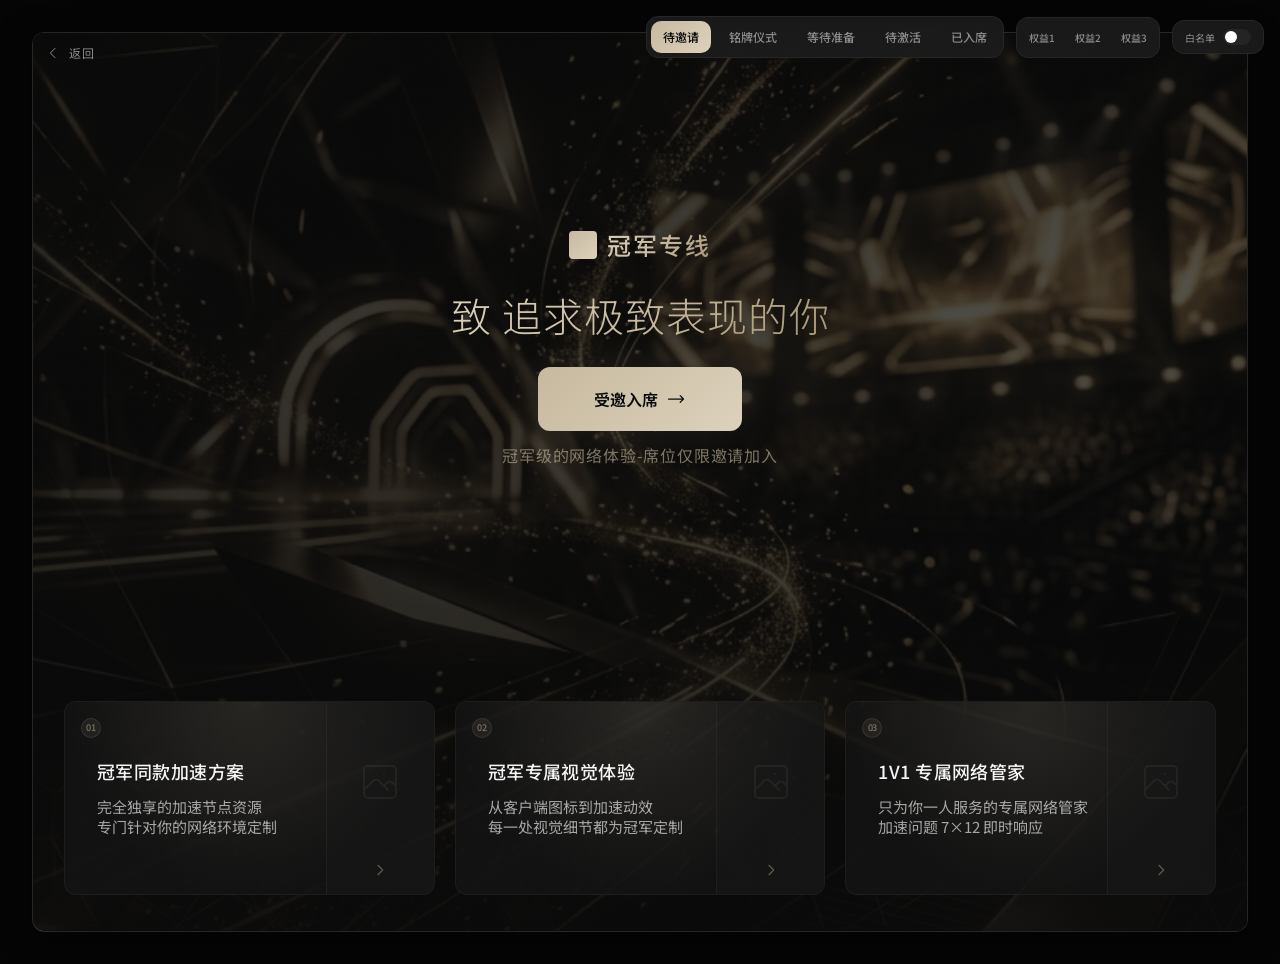
==== commit cde46bb7: "champion-line: 修复背景图路径为相对路径 🤖 Generated with [Qoder][https://qoder.com]" ====
--- a/champion-line/index.html
+++ b/champion-line/index.html
@@ -6,7 +6,7 @@
     <meta name="viewport" content="width=device-width, initial-scale=1.0" />
     <title>冠军专线 - Champion Route</title>
     <meta name="description" content="认真对待每一局的人，值得冠军级的网络体验。" />
-    <script type="module" crossorigin src="./assets/index-BuMBqFyP.js"></script>
+    <script type="module" crossorigin src="./assets/index-CxQJfzVA.js"></script>
     <link rel="stylesheet" crossorigin href="./assets/index-CMuoFwNg.css">
   </head>
   <body>
